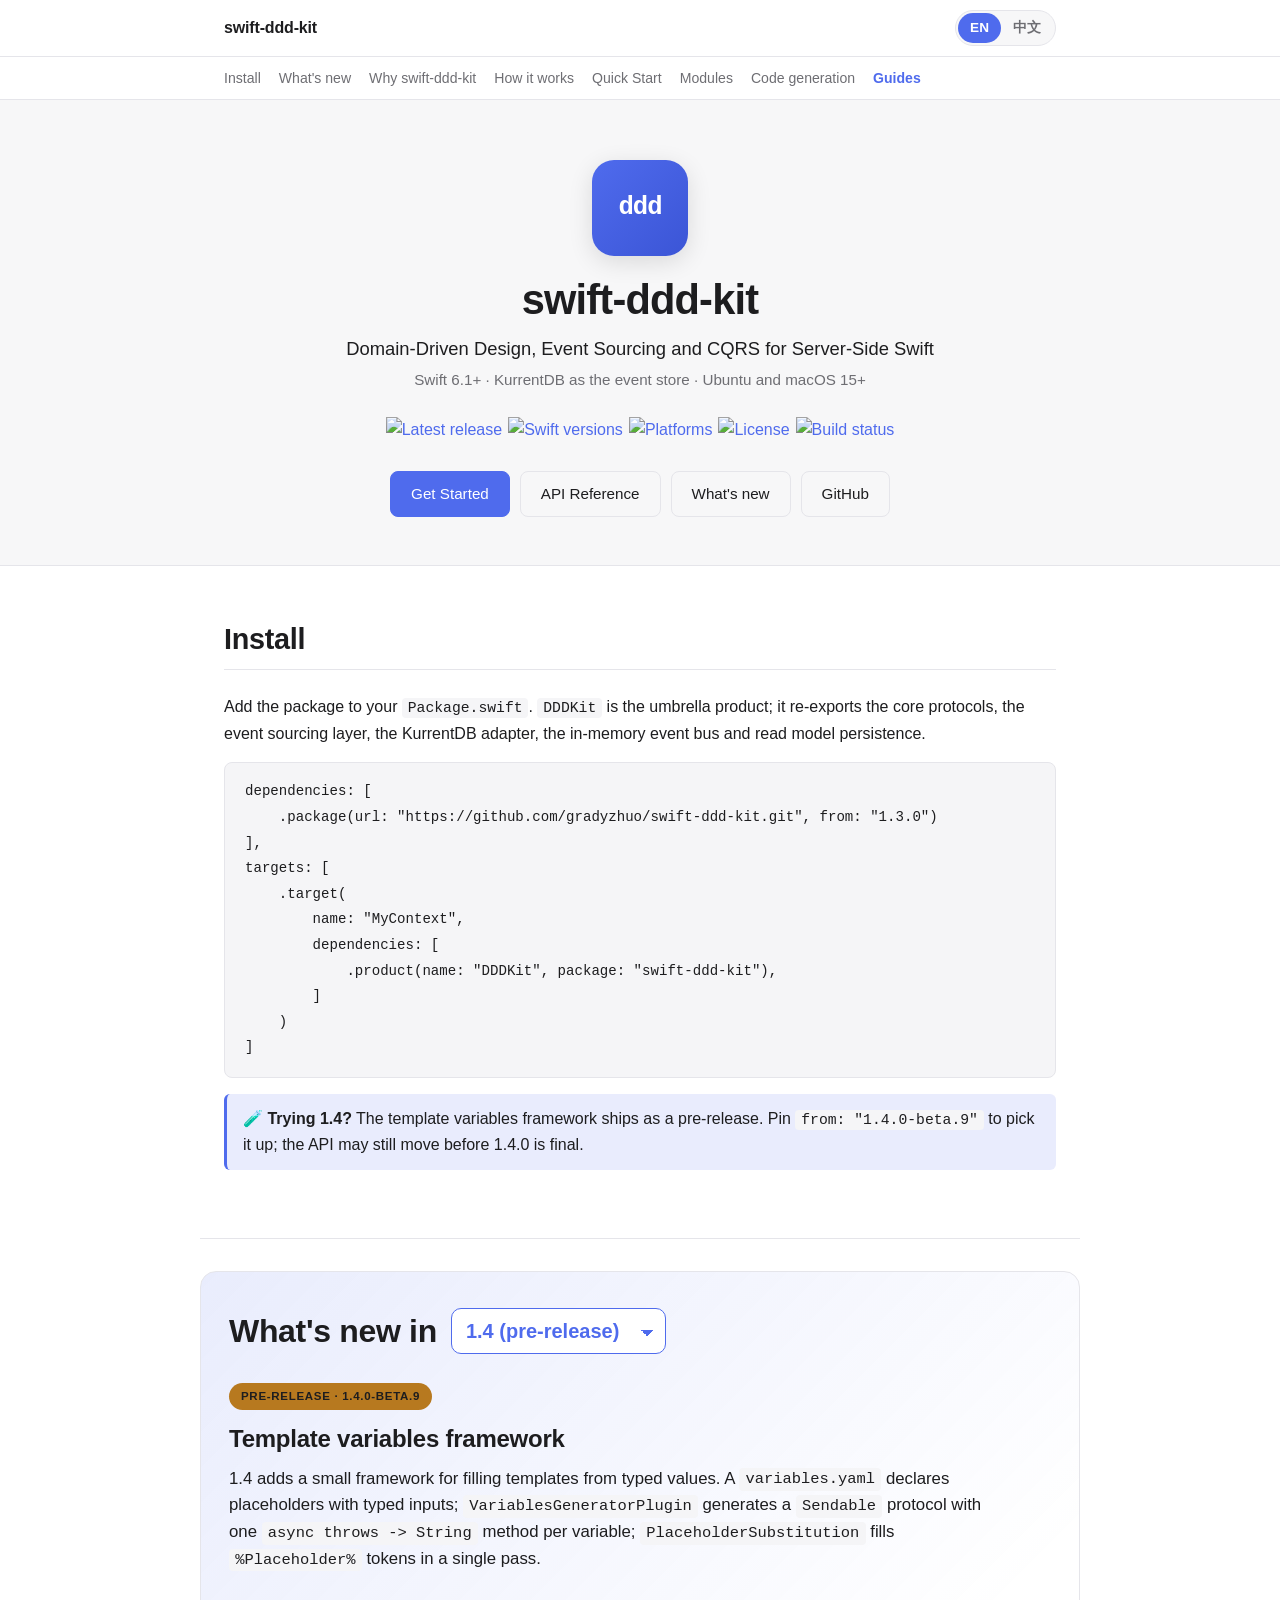
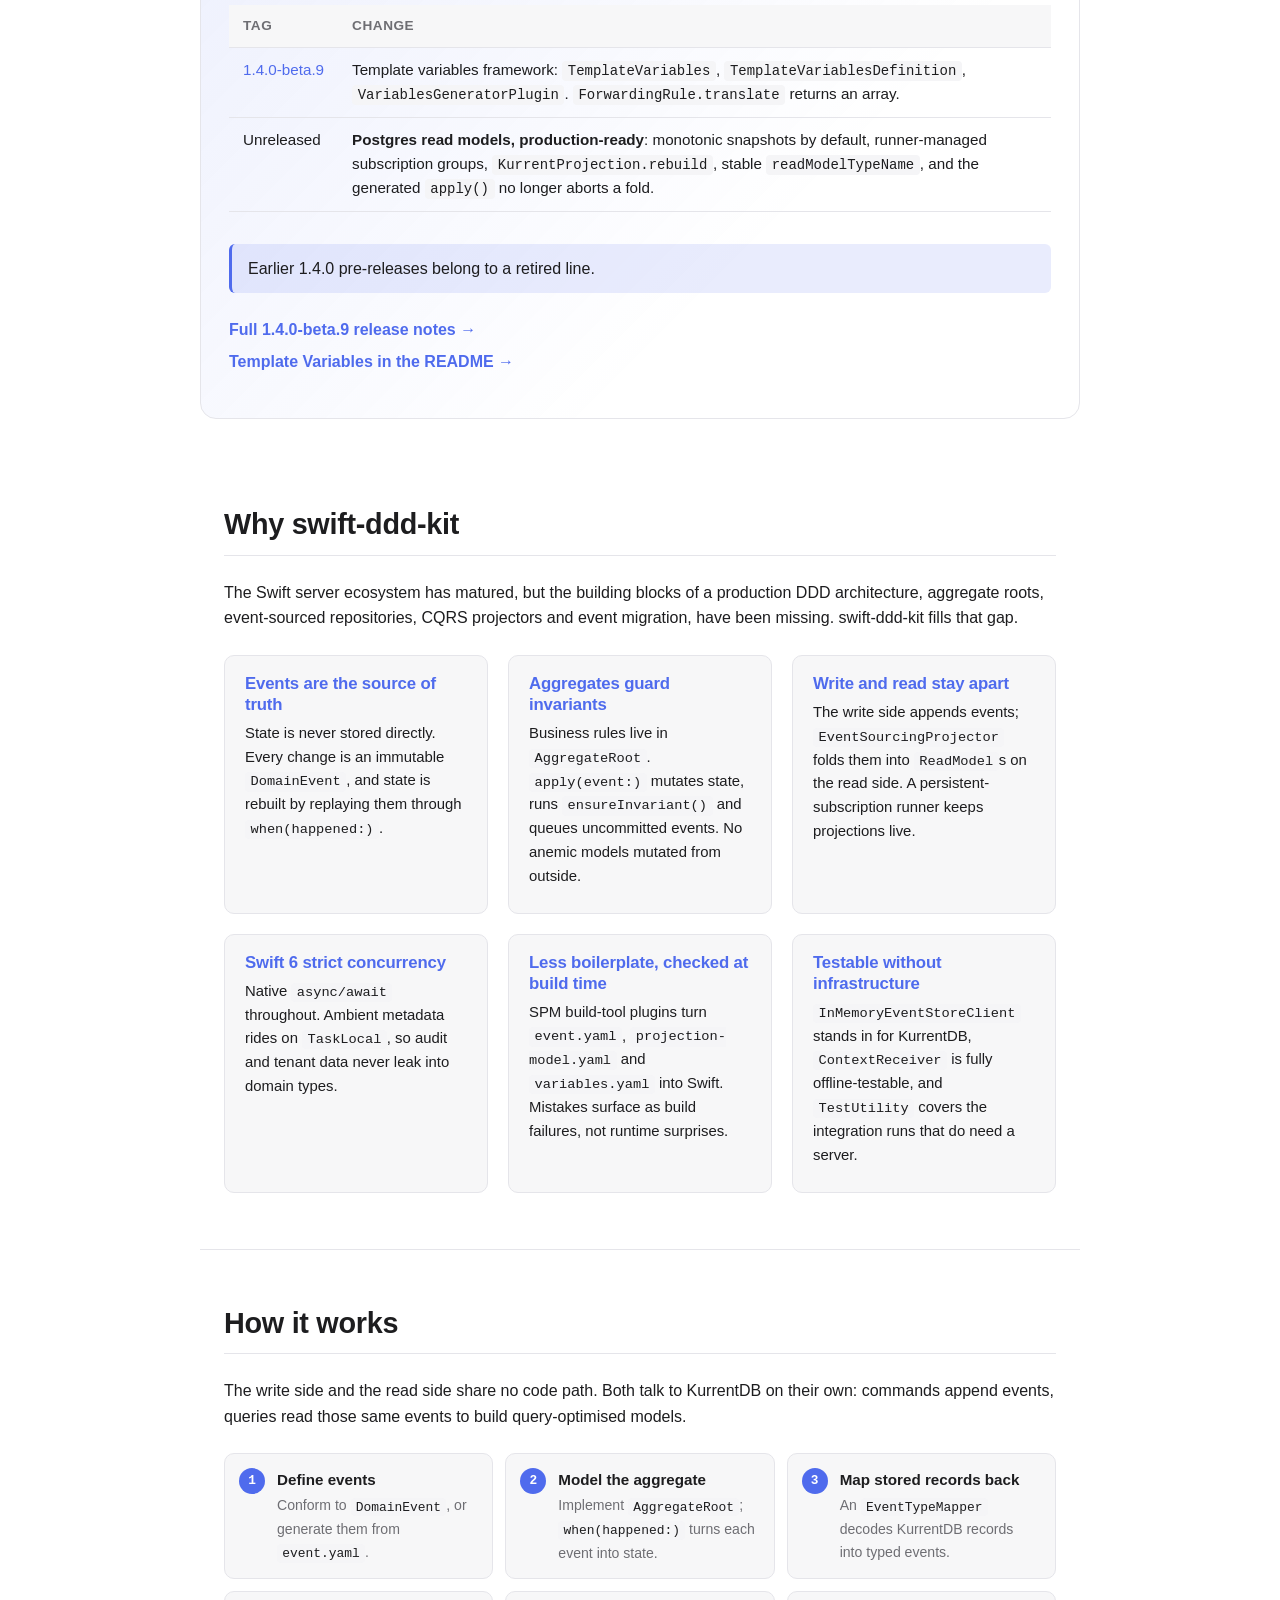
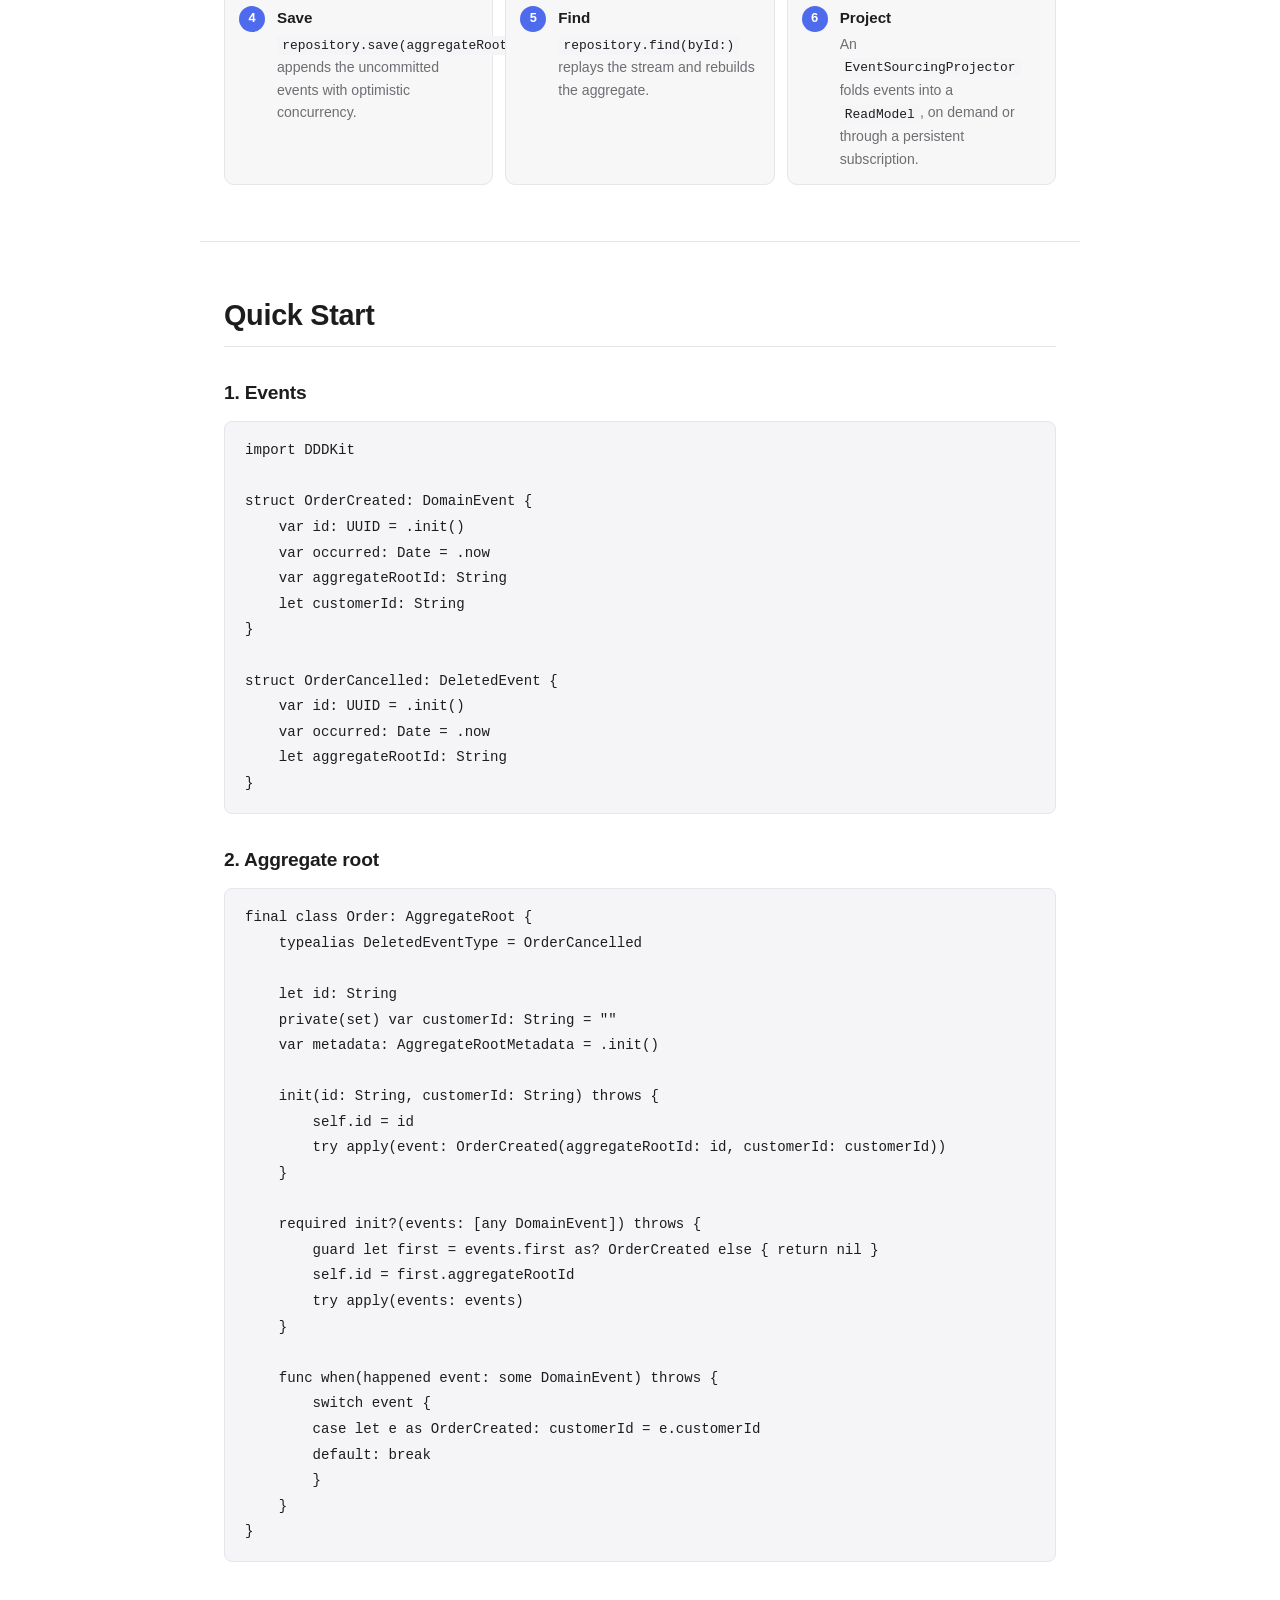
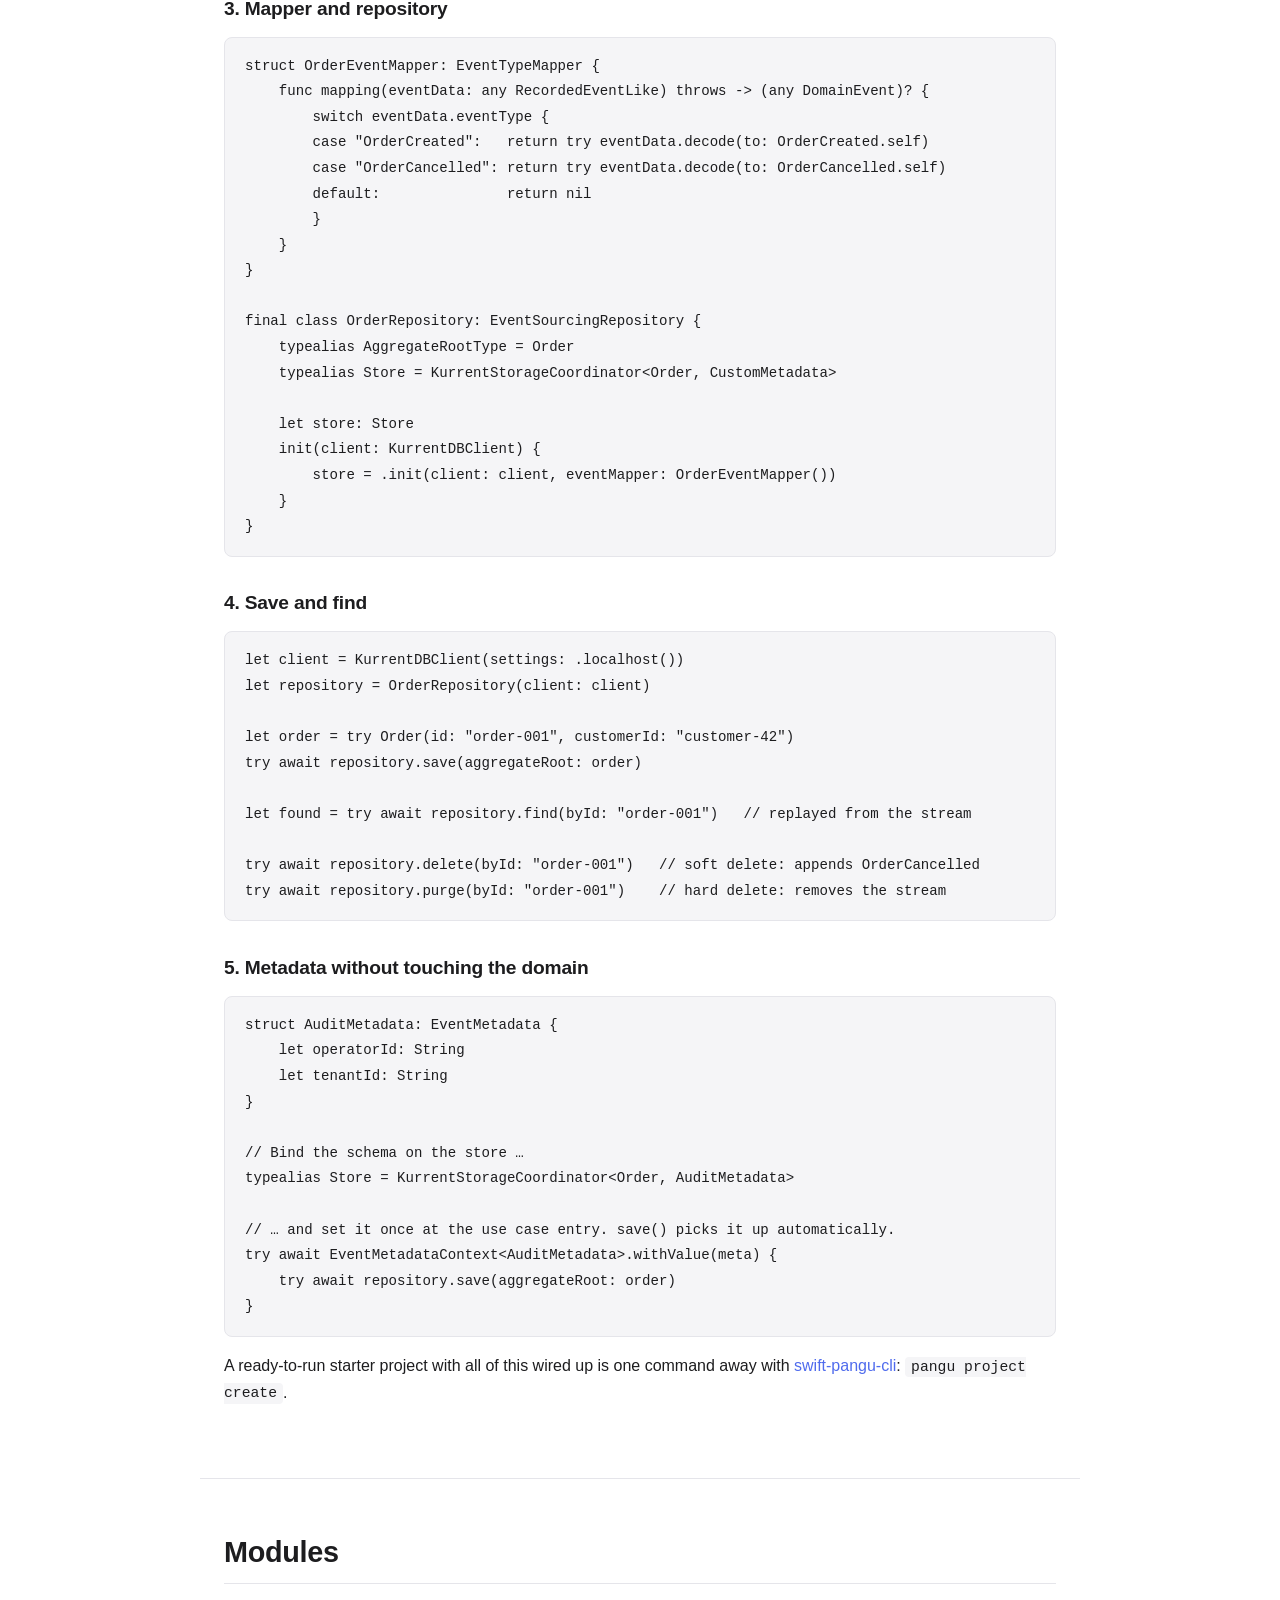
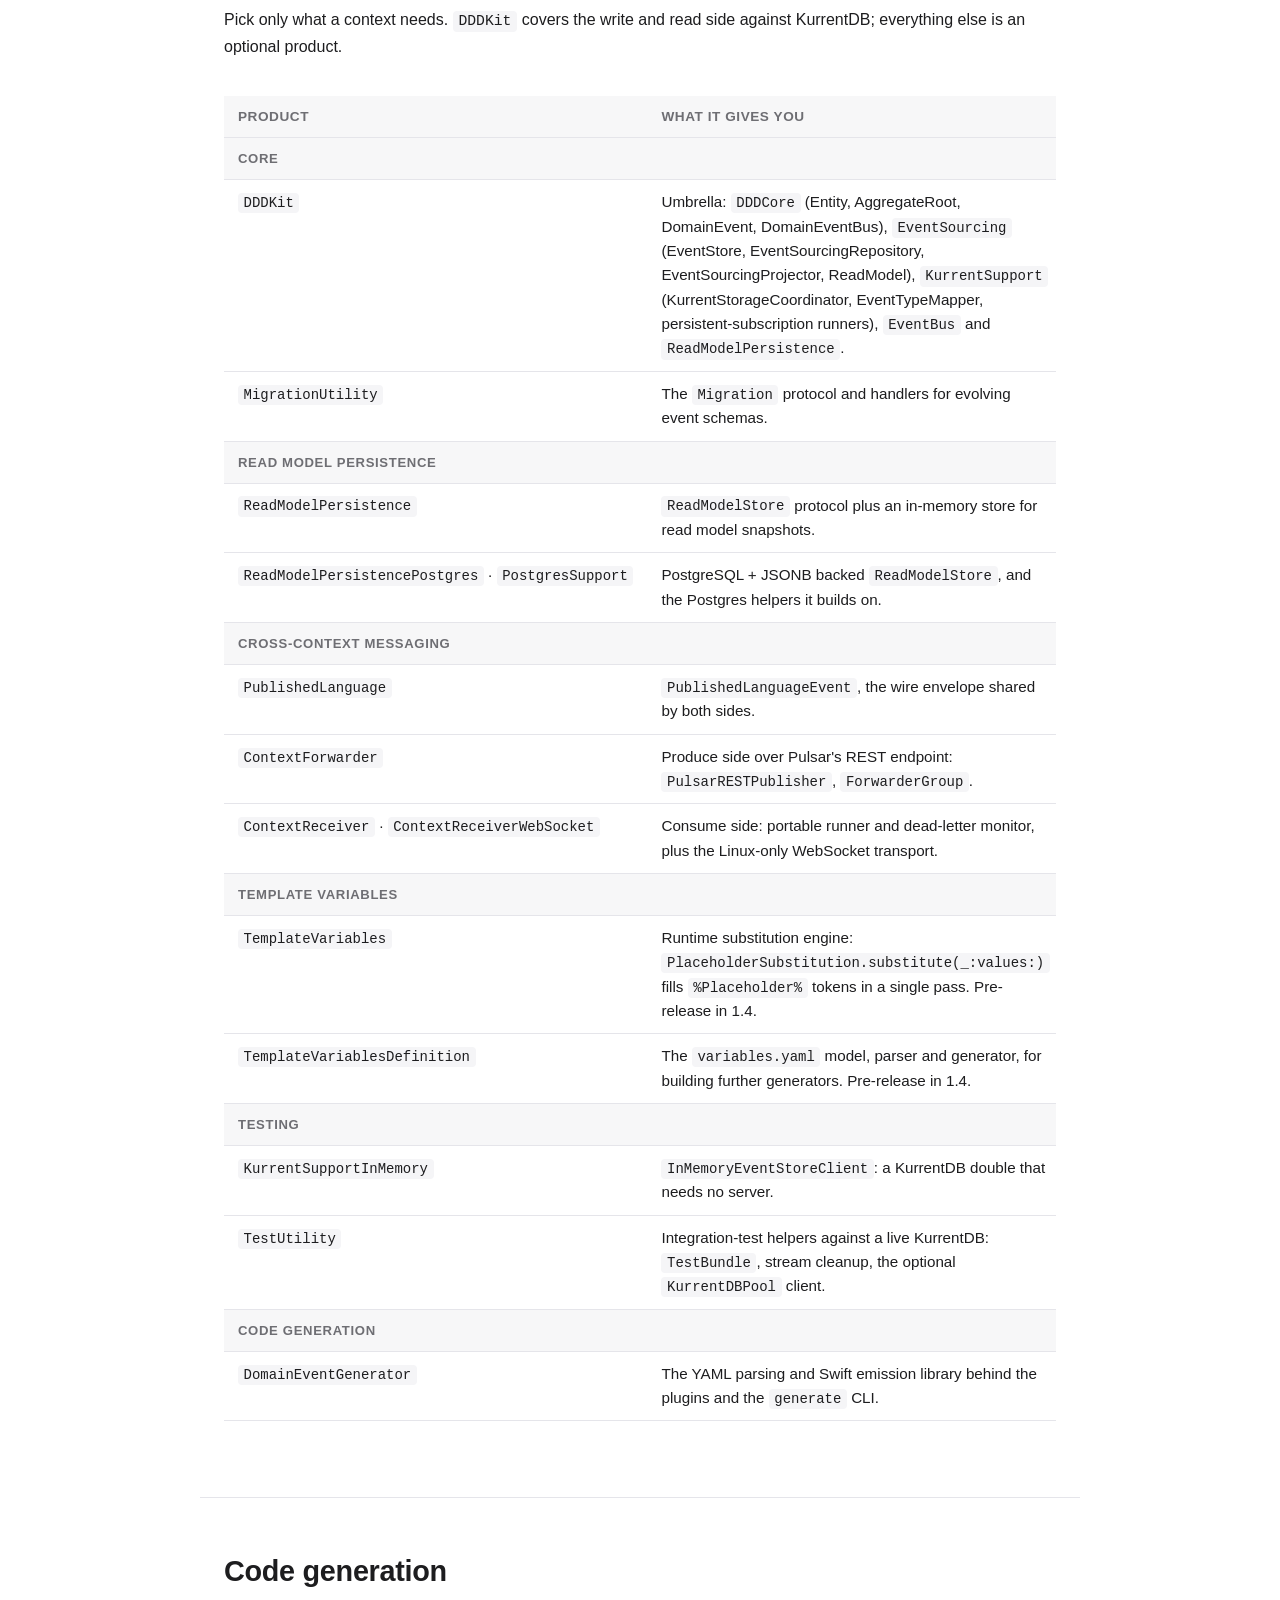
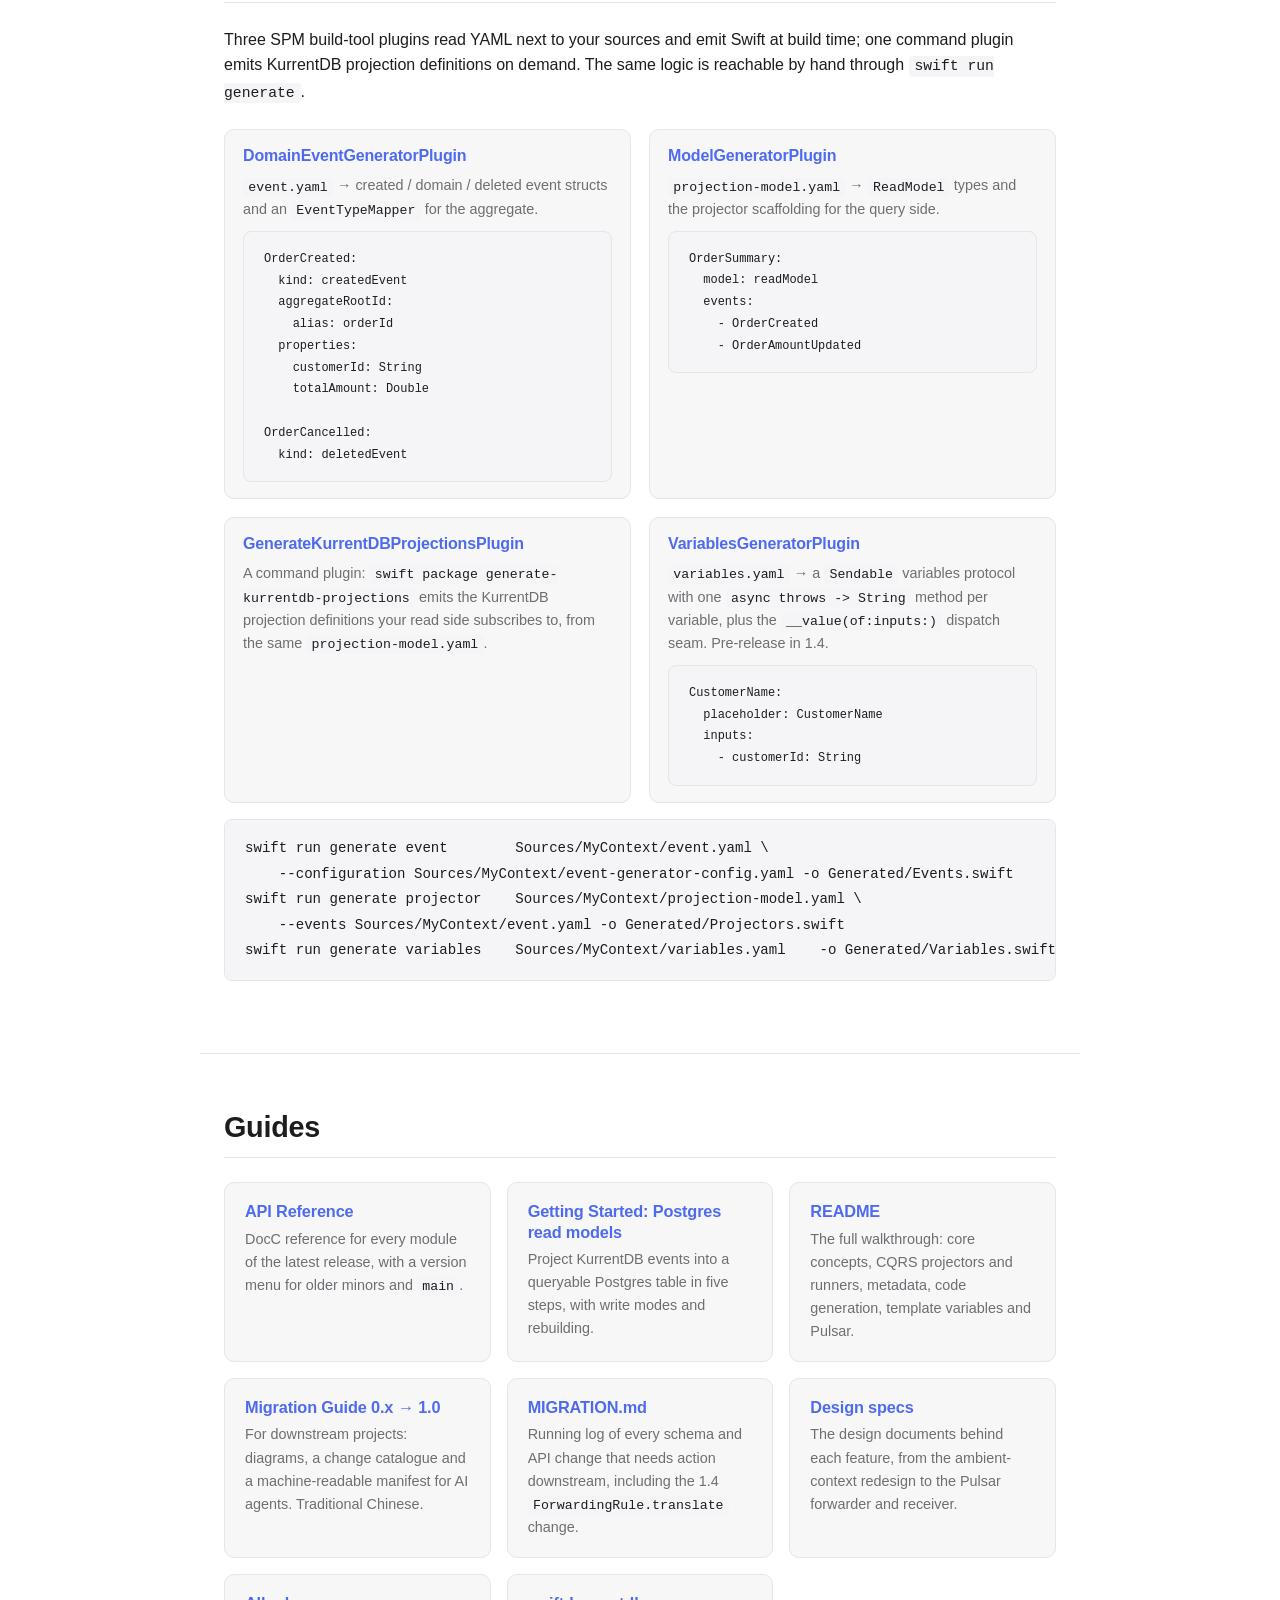
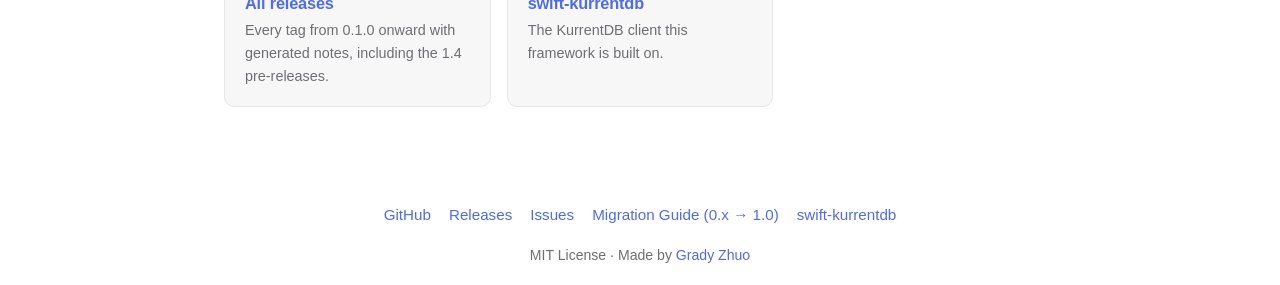
==== docs/index.html @ 11a8700d "build: raise the minimum Swift version to 6.1 The test suite already uses Swift 6.1 syntax, and the " ====
<!DOCTYPE html>
<html lang="en" data-lang="en">
<head>
  <meta charset="UTF-8">
  <meta name="viewport" content="width=device-width, initial-scale=1.0, viewport-fit=cover">
  <title>swift-ddd-kit — DDD, Event Sourcing and CQRS for Server-Side Swift</title>
  <meta name="description" content="swift-ddd-kit brings Domain-Driven Design, Event Sourcing and CQRS to Server-Side Swift: aggregate roots, event-sourced repositories, projectors, YAML code generation and KurrentDB as the event store. Swift 6.1+, Ubuntu and macOS 15+.">
  <meta property="og:title" content="swift-ddd-kit">
  <meta property="og:description" content="Domain-Driven Design, Event Sourcing and CQRS for Server-Side Swift, backed by KurrentDB.">
  <meta property="og:url" content="https://gradyzhuo.github.io/swift-ddd-kit/">
  <meta property="og:type" content="website">
  <link rel="stylesheet" href="style.css">
</head>
<body>

<nav class="topbar" aria-label="Site">
  <div class="container topbar-inner">
    <a class="topbar-brand" href="#top">swift-ddd-kit</a>
    <div class="lang-switch" role="group" aria-label="Language · 語言">
      <button type="button" data-lang-switch="en" aria-pressed="true">EN</button>
      <button type="button" data-lang-switch="zh" aria-pressed="false">中文</button>
    </div>
  </div>
</nav>

<nav class="toc" aria-label="On this page · 本頁目錄">
  <p class="toc-title"><span lang="en">On this page</span><span lang="zh-Hant">本頁目錄</span></p>
  <ol>
    <li><a href="#install"><span lang="en">Install</span><span lang="zh-Hant">安裝</span></a></li>
    <li><a href="#whats-new"><span lang="en">What's new</span><span lang="zh-Hant">版本更新</span></a></li>
    <li><a href="#why"><span lang="en">Why swift-ddd-kit</span><span lang="zh-Hant">為什麼選擇</span></a></li>
    <li><a href="#flow"><span lang="en">How it works</span><span lang="zh-Hant">運作方式</span></a></li>
    <li><a href="#quick-start"><span lang="en">Quick Start</span><span lang="zh-Hant">快速上手</span></a></li>
    <li><a href="#modules"><span lang="en">Modules</span><span lang="zh-Hant">模組</span></a></li>
    <li><a href="#codegen"><span lang="en">Code generation</span><span lang="zh-Hant">程式碼生成</span></a></li>
    <li><a href="#docs"><span lang="en">Guides</span><span lang="zh-Hant">文件</span></a></li>
  </ol>
</nav>

<header class="hero" id="top">
  <div class="container">
    <div class="hero-mark" aria-hidden="true">ddd</div>
    <h1>swift-ddd-kit</h1>
    <p class="tagline" lang="en">Domain-Driven Design, Event Sourcing and CQRS for Server-Side Swift</p>
    <p class="tagline" lang="zh-Hant">為 Server-Side Swift 打造的 Domain-Driven Design、Event Sourcing 與 CQRS 框架</p>
    <p class="subtagline" lang="en">Swift 6.1+ · KurrentDB as the event store · Ubuntu and macOS 15+</p>
    <p class="subtagline" lang="zh-Hant">Swift 6.1+ · 以 KurrentDB 作為事件儲存 · Ubuntu 與 macOS 15+</p>

    <div class="badges">
      <a href="https://github.com/gradyzhuo/swift-ddd-kit/releases"><img src="https://img.shields.io/github/v/release/gradyzhuo/swift-ddd-kit?include_prereleases&label=release" alt="Latest release"></a>
      <a href="https://swiftpackageindex.com/gradyzhuo/swift-ddd-kit"><img src="https://img.shields.io/endpoint?url=https%3A%2F%2Fswiftpackageindex.com%2Fapi%2Fpackages%2Fgradyzhuo%2Fswift-ddd-kit%2Fbadge%3Ftype%3Dswift-versions" alt="Swift versions"></a>
      <a href="https://swiftpackageindex.com/gradyzhuo/swift-ddd-kit"><img src="https://img.shields.io/endpoint?url=https%3A%2F%2Fswiftpackageindex.com%2Fapi%2Fpackages%2Fgradyzhuo%2Fswift-ddd-kit%2Fbadge%3Ftype%3Dplatforms" alt="Platforms"></a>
      <a href="https://github.com/gradyzhuo/swift-ddd-kit/blob/main/LICENSE"><img src="https://img.shields.io/badge/license-MIT-blue.svg" alt="License"></a>
      <a href="https://github.com/gradyzhuo/swift-ddd-kit/actions/workflows/swift-build-testing.yml"><img src="https://github.com/gradyzhuo/swift-ddd-kit/actions/workflows/swift-build-testing.yml/badge.svg" alt="Build status"></a>
    </div>

    <div class="cta">
      <a class="btn primary" href="#quick-start"><span lang="en">Get Started</span><span lang="zh-Hant">開始使用</span></a>
      <a class="btn" href="./documentation/"><span lang="en">API Reference</span><span lang="zh-Hant">API 文件</span></a>
      <a class="btn" href="#whats-new"><span lang="en">What's new</span><span lang="zh-Hant">版本更新</span></a>
      <a class="btn" href="https://github.com/gradyzhuo/swift-ddd-kit" target="_blank" rel="noopener">GitHub</a>
    </div>
  </div>
</header>

<!-- ===================================================================== -->
<section id="install" class="container">
  <h2><span lang="en">Install</span><span lang="zh-Hant">安裝</span></h2>
  <p lang="en">Add the package to your <code>Package.swift</code>. <code>DDDKit</code> is the umbrella product; it re-exports the core protocols, the event sourcing layer, the KurrentDB adapter, the in-memory event bus and read model persistence.</p>
  <p lang="zh-Hant">在 <code>Package.swift</code> 加入套件。<code>DDDKit</code> 是 umbrella product，會一併重新導出核心協定、event sourcing 層、KurrentDB 轉接層、記憶體內 event bus 與 read model 持久化。</p>
  <pre><code class="lang-swift">dependencies: [
    .package(url: "https://github.com/gradyzhuo/swift-ddd-kit.git", from: "1.3.0")
],
targets: [
    .target(
        name: "MyContext",
        dependencies: [
            .product(name: "DDDKit", package: "swift-ddd-kit"),
        ]
    )
]</code></pre>
  <p class="note" lang="en">🧪 <strong>Trying 1.4?</strong> The template variables framework ships as a pre-release. Pin <code>from: "1.4.0-beta.9"</code> to pick it up; the API may still move before 1.4.0 is final.</p>
  <p class="note" lang="zh-Hant">🧪 <strong>想試 1.4？</strong> Template variables 框架目前以 pre-release 發佈。將版本設為 <code>from: "1.4.0-beta.9"</code> 即可取得；在 1.4.0 正式版之前 API 仍可能調整。</p>
</section>

<!-- ===================================================================== -->
<section id="whats-new" class="container whats-new">
  <div class="release-header">
    <h2>
      <span lang="en">What's new in</span><span lang="zh-Hant">版本更新</span>
    </h2>
    <div class="release-picker">
      <label class="visually-hidden" for="release-select"><span lang="en">Choose a release</span><span lang="zh-Hant">選擇版本</span></label>
      <select id="release-select">
        <option value="v1.4" data-en="1.4 (pre-release)" data-zh="1.4（預覽版）">1.4 (pre-release)</option>
        <option value="v1.3" data-en="1.3 (latest stable)" data-zh="1.3（最新穩定版）">1.3 (latest stable)</option>
        <option value="v1.2" data-en="1.2" data-zh="1.2">1.2</option>
        <option value="v1.1" data-en="1.1" data-zh="1.1">1.1</option>
        <option value="v1.0" data-en="1.0" data-zh="1.0">1.0</option>
      </select>
    </div>
  </div>

  <!-- ------------------------------------------------------------------ 1.4 -->
  <article class="release" id="v1.4">
    <div class="whats-new-tag beta"><span lang="en">Pre-release · 1.4.0-beta.9</span><span lang="zh-Hant">預覽版 · 1.4.0-beta.9</span></div>
    <h3 class="release-title"><span lang="en">Template variables framework</span><span lang="zh-Hant">Template variables 框架</span></h3>
    <p class="lead" lang="en">
      1.4 adds a small framework for filling templates from typed values. A <code>variables.yaml</code>
      declares placeholders with typed inputs; <code>VariablesGeneratorPlugin</code> generates a
      <code>Sendable</code> protocol with one <code>async throws -&gt; String</code> method per variable;
      <code>PlaceholderSubstitution</code> fills <code>%Placeholder%</code> tokens in a single pass.
    </p>
    <p class="lead" lang="zh-Hant">
      1.4 新增一個以型別化數值填入模板的小框架。<code>variables.yaml</code> 宣告帶有型別化 input 的 placeholder；
      <code>VariablesGeneratorPlugin</code> 為每個變數生成一個 <code>async throws -&gt; String</code> 方法，
      組成一個 <code>Sendable</code> protocol；<code>PlaceholderSubstitution</code> 以單一遍歷填入 <code>%Placeholder%</code>。
    </p>

    <div class="table-scroll">
      <table class="compat">
        <thead>
          <tr>
            <th><span lang="en">Tag</span><span lang="zh-Hant">Tag</span></th>
            <th><span lang="en">Change</span><span lang="zh-Hant">變更</span></th>
          </tr>
        </thead>
        <tbody>
          <tr><td><a href="https://github.com/gradyzhuo/swift-ddd-kit/releases/tag/1.4.0-beta.9">1.4.0-beta.9</a></td><td><span lang="en">Template variables framework: <code>TemplateVariables</code>, <code>TemplateVariablesDefinition</code>, <code>VariablesGeneratorPlugin</code>. <code>ForwardingRule.translate</code> returns an array.</span><span lang="zh-Hant">Template variables 框架：<code>TemplateVariables</code>、<code>TemplateVariablesDefinition</code>、<code>VariablesGeneratorPlugin</code>。<code>ForwardingRule.translate</code> 改為回傳陣列。</span></td></tr>
          <tr><td><span lang="en">Unreleased</span><span lang="zh-Hant">未發行</span></td><td><span lang="en"><strong>Postgres read models, production-ready</strong>: monotonic snapshots by default, runner-managed subscription groups, <code>KurrentProjection.rebuild</code>, stable <code>readModelTypeName</code>, and the generated <code>apply()</code> no longer aborts a fold.</span><span lang="zh-Hant"><strong>Postgres read model 上線強化</strong>：預設 monotonic snapshot、runner 自行管理 subscription group、<code>KurrentProjection.rebuild</code>、穩定的 <code>readModelTypeName</code>，且生成的 <code>apply()</code> 不再中斷整個 fold。</span></td></tr>
        </tbody>
      </table>
    </div>
    <p class="note" lang="en">Earlier 1.4.0 pre-releases belong to a retired line.</p>
    <p class="note" lang="zh-Hant">較早的 1.4.0 預覽版屬於已停用的版本線。</p>

    <p class="release-link"><a href="https://github.com/gradyzhuo/swift-ddd-kit/releases/tag/1.4.0-beta.9" target="_blank" rel="noopener"><span lang="en">Full 1.4.0-beta.9 release notes →</span><span lang="zh-Hant">1.4.0-beta.9 完整 release notes →</span></a></p>
    <p class="release-link"><a href="https://github.com/gradyzhuo/swift-ddd-kit/blob/main/README.md#template-variables" target="_blank" rel="noopener"><span lang="en">Template Variables in the README →</span><span lang="zh-Hant">README 的 Template Variables 章節 →</span></a></p>
  </article>

  <!-- ------------------------------------------------------------------ 1.3 -->
  <article class="release" id="v1.3">
    <div class="whats-new-tag"><span lang="en">Latest stable · 1.3.0</span><span lang="zh-Hant">最新穩定版 · 1.3.0</span></div>
    <h3 class="release-title"><span lang="en">Cross-context events over Apache Pulsar</span><span lang="zh-Hant">跨 Bounded Context 的事件：Apache Pulsar</span></h3>
    <p class="lead" lang="en">
      Domain events stay inside their context. What crosses the boundary is a Published Language
      event, and 1.3 adds both halves of that trip over Apache Pulsar, with neither side depending
      on a Pulsar client library.
    </p>
    <p class="lead" lang="zh-Hant">
      Domain event 留在自己的 context 裡；跨越邊界的是 Published Language 事件。1.3 補上這段旅程在 Apache Pulsar 上的兩端，
      而且兩端都不依賴 Pulsar 的 client library。
    </p>

    <div class="highlights">
      <div class="highlight">
        <h3>PublishedLanguage</h3>
        <p lang="en">The zero-dependency wire envelope, <code>PublishedLanguageEvent</code>, shared by producers and consumers.</p>
        <p lang="zh-Hant">零依賴的 wire envelope <code>PublishedLanguageEvent</code>，由發送端與接收端共用。</p>
      </div>
      <div class="highlight">
        <h3>ContextForwarder</h3>
        <p lang="en">Produce side. Subscribes to the context's own KurrentDB, translates events through <code>ForwardingRule</code>s and posts them to Pulsar's REST produce endpoint. Bearer-token auth and a self-healing <code>ForwarderGroup</code>.</p>
        <p lang="zh-Hant">發送端。訂閱自身 context 的 KurrentDB，透過 <code>ForwardingRule</code> 轉譯後 POST 到 Pulsar 的 REST produce 端點。支援 Bearer token 驗證與會自我修復的 <code>ForwarderGroup</code>。</p>
      </div>
      <div class="highlight">
        <h3>ContextReceiver</h3>
        <p lang="en">Consume side, portable. Drives a <code>PulsarMessageSource</code> into your handler with permit-based flow control, settlement rules and a <code>DeadLetterMonitor</code>. Fully testable offline.</p>
        <p lang="zh-Hant">接收端，可攜。透過 permit 流量控制把 <code>PulsarMessageSource</code> 的訊息送進你的 handler，內含結算規則與 <code>DeadLetterMonitor</code>。可完全離線測試。</p>
      </div>
      <div class="highlight">
        <h3>ContextReceiverWebSocket</h3>
        <p lang="en">The concrete transport over Pulsar's WebSocket consumer protocol. Linux-only for now: the upstream WebSocket dependency does not build on the macOS 26 SDK.</p>
        <p lang="zh-Hant">走 Pulsar WebSocket consumer 協定的實際 transport。目前僅支援 Linux：上游的 WebSocket 依賴在 macOS 26 SDK 上無法編譯。</p>
      </div>
    </div>

    <p class="note warn" lang="en"><strong>Things only a live broker teaches.</strong> REST produce takes a raw JSON string while the WebSocket consumer returns it base64-encoded. Delivery is at-least-once, so derive downstream ids from the upstream <code>eventId</code> to stay idempotent. Set <code>maxRedeliverCount</code> and <code>deadLetterTopic</code>, or a message you gave up on will redeliver forever.</p>
    <p class="note warn" lang="zh-Hant"><strong>只有真實 broker 才會教你的事。</strong> REST produce 收原始 JSON 字串，WebSocket consumer 卻回傳 base64 編碼。投遞是 at-least-once，請從上游 <code>eventId</code> 推導下游 id 以保持冪等。務必設定 <code>maxRedeliverCount</code> 與 <code>deadLetterTopic</code>，否則放棄的訊息會無限重送。</p>

    <p class="release-link"><a href="https://github.com/gradyzhuo/swift-ddd-kit/releases/tag/1.3.0" target="_blank" rel="noopener"><span lang="en">Full 1.3.0 release notes →</span><span lang="zh-Hant">1.3.0 完整 release notes →</span></a></p>
  </article>

  <!-- ------------------------------------------------------------------ 1.2 -->
  <article class="release" id="v1.2">
    <div class="whats-new-tag"><span lang="en">1.2.0</span><span lang="zh-Hant">1.2.0</span></div>
    <h3 class="release-title"><span lang="en">Test without a server: an in-memory KurrentDB double</span><span lang="zh-Hant">不用伺服器也能測：記憶體內的 KurrentDB 替身</span></h3>
    <p class="lead" lang="en">
      swift-kurrentdb's <code>RecordedEvent</code> and <code>Streams</code> cannot be constructed
      from outside that package, so a fake could never conform to the client protocol. 1.2 adds a
      narrow <code>EventStoreClient</code> seam covering exactly what the coordinator and the
      projection runners call, and ships two conformances: the live one, and one that needs no
      server at all.
    </p>
    <p class="lead" lang="zh-Hant">
      swift-kurrentdb 的 <code>RecordedEvent</code> 與 <code>Streams</code> 無法在套件外建構，因此假物件永遠無法 conform 原本的 client 協定。
      1.2 新增一個窄的 <code>EventStoreClient</code> seam，只涵蓋 coordinator 與 projection runner 實際呼叫的操作，並提供兩個實作：一個接真實伺服器，一個完全不需要伺服器。
    </p>

    <div class="highlights">
      <div class="highlight">
        <h3>InMemoryEventStoreClient</h3>
        <p lang="en">In the new <code>KurrentSupportInMemory</code> product. Real optimistic-concurrency semantics, <code>$ce-</code> category routing, replay-on-subscribe for "seed then subscribe" tests, and an opt-in <code>deliveryDelay</code> to test eventual consistency on purpose.</p>
        <p lang="zh-Hant">位於新的 <code>KurrentSupportInMemory</code> product。真實的 optimistic concurrency 語意、<code>$ce-</code> category 路由、訂閱時重播（方便「先塞資料再訂閱」的測試），以及可選的 <code>deliveryDelay</code> 用來刻意測試最終一致性。</p>
      </div>
      <div class="highlight">
        <h3>LiveEventStoreClient</h3>
        <p lang="en">The production conformance wrapping a real <code>KurrentDBClient</code>. The <code>client: KurrentDBClient</code> convenience initializers stay, so existing call sites do not change.</p>
        <p lang="zh-Hant">包著真實 <code>KurrentDBClient</code> 的生產環境實作。<code>client: KurrentDBClient</code> 便利初始化器保留，既有呼叫端不需修改。</p>
      </div>
      <div class="highlight">
        <h3>KurrentDBPool <span class="dim">(TestUtility)</span></h3>
        <p lang="en"><code>KurrentDBClient.withPooledIntegrationTestClient</code> borrows a client from a pool when <code>KURRENTDB_POOL_URLS</code> is set and falls back to the fixed cluster otherwise. Opt-in only.</p>
        <p lang="zh-Hant"><code>KurrentDBClient.withPooledIntegrationTestClient</code> 在設定 <code>KURRENTDB_POOL_URLS</code> 時從連線池借用 client，否則退回固定叢集。純選用。</p>
      </div>
    </div>

    <h4 class="subsection-title"><span lang="en">Breaking: mappers receive <code>any RecordedEventLike</code></span><span lang="zh-Hant">破壞性變更：mapper 改收 <code>any RecordedEventLike</code></span></h4>
    <div class="compare">
      <div class="compare-col compare-old">
        <h5><span lang="en">1.1</span><span lang="zh-Hant">1.1</span></h5>
        <pre><code class="lang-swift">func mapping(eventData: RecordedEvent) throws
    -> (any DomainEvent)? {
    switch eventData.eventType { ... }
}

let stream = record.streamIdentifier.name</code></pre>
      </div>
      <div class="compare-col compare-new">
        <h5><span lang="en">1.2</span><span lang="zh-Hant">1.2</span></h5>
        <pre><code class="lang-swift">func mapping(eventData: any RecordedEventLike) throws
    -> (any DomainEvent)? {
    switch eventData.eventType { ... }   // unchanged body
}

let stream = record.streamName</code></pre>
      </div>
    </div>
    <p lang="en">The same applies to <code>KurrentProjection</code>'s <code>register(extractInput:)</code> closures. Code that only switches on <code>eventType</code> and calls <code>decode(to:)</code> is source-compatible after updating the parameter type. The <code>dddkit</code> scaffolding CLI moved out to <a href="https://github.com/gradyzhuo/swift-pangu-cli">swift-pangu-cli</a> in this release.</p>
    <p lang="zh-Hant"><code>KurrentProjection</code> 的 <code>register(extractInput:)</code> closure 也一樣。只 switch <code>eventType</code>、呼叫 <code>decode(to:)</code> 的程式碼，改參數型別後即可相容。此版也把 <code>dddkit</code> 腳手架 CLI 拆到 <a href="https://github.com/gradyzhuo/swift-pangu-cli">swift-pangu-cli</a>。</p>

    <p class="release-link"><a href="https://github.com/gradyzhuo/swift-ddd-kit/releases/tag/1.2.0" target="_blank" rel="noopener"><span lang="en">Full 1.2.0 release notes →</span><span lang="zh-Hant">1.2.0 完整 release notes →</span></a></p>
  </article>

  <!-- ------------------------------------------------------------------ 1.1 -->
  <article class="release" id="v1.1">
    <div class="whats-new-tag"><span lang="en">1.1.0 · 1.1.1</span><span lang="zh-Hant">1.1.0 · 1.1.1</span></div>
    <h3 class="release-title"><span lang="en">A scaffolding CLI, and a safer first save</span><span lang="zh-Hant">專案腳手架 CLI，與更安全的首次寫入</span></h3>
    <p class="lead" lang="en">
      1.1.0 added the <code>dddkit</code> command-line tool for scaffolding a runnable starter
      project (aggregate, use cases, KurrentDB wiring) plus a release pipeline that publishes it
      as a GitHub Release, a signed apt repository and a Homebrew tap. 1.1.1 fixed a correctness
      hole in the write path.
    </p>
    <p class="lead" lang="zh-Hant">
      1.1.0 新增 <code>dddkit</code> 命令列工具，可產生可直接執行的起始專案（aggregate、use case、KurrentDB 接線），
      並附上把它發佈為 GitHub Release、簽章 apt repository 與 Homebrew tap 的 release pipeline。1.1.1 修補了寫入路徑上的一個正確性漏洞。
    </p>

    <div class="highlights">
      <div class="highlight">
        <h3><span lang="en">First save expects <code>.noStream</code></span><span lang="zh-Hant">首次寫入預期 <code>.noStream</code></span> <span class="since">1.1.1</span></h3>
        <p lang="en">A never-persisted aggregate has no version. <code>KurrentStorageCoordinator.append</code> used to send <code>expectedRevision: .any</code> in that case, which skips the concurrency check entirely. It now sends <code>.noStream</code>, so a duplicate or concurrent create collides with the existing stream instead of silently succeeding.</p>
        <p lang="zh-Hant">從未持久化的 aggregate 沒有版本號。過去 <code>KurrentStorageCoordinator.append</code> 在這種情況送出 <code>expectedRevision: .any</code>，等於完全跳過並行檢查。現在改送 <code>.noStream</code>，重複或並行的建立會撞到既有 stream，而不是靜默成功。</p>
      </div>
      <div class="highlight">
        <h3><span lang="en">Where the CLI lives now</span><span lang="zh-Hant">CLI 現在的位置</span></h3>
        <p lang="en">Since 1.2 the scaffolding tool is maintained separately as <a href="https://github.com/gradyzhuo/swift-pangu-cli">swift-pangu-cli</a> (<code>pangu project create</code>), with no dependency on this package's library targets.</p>
        <p lang="zh-Hant">自 1.2 起，腳手架工具獨立維護為 <a href="https://github.com/gradyzhuo/swift-pangu-cli">swift-pangu-cli</a>（<code>pangu project create</code>），不再依賴本套件的 library target。</p>
      </div>
    </div>

    <p class="release-link"><a href="https://github.com/gradyzhuo/swift-ddd-kit/releases/tag/1.1.1" target="_blank" rel="noopener"><span lang="en">Full 1.1.1 release notes →</span><span lang="zh-Hant">1.1.1 完整 release notes →</span></a></p>
    <p class="release-link"><a href="https://github.com/gradyzhuo/swift-ddd-kit/releases/tag/1.1.0" target="_blank" rel="noopener"><span lang="en">Full 1.1.0 release notes →</span><span lang="zh-Hant">1.1.0 完整 release notes →</span></a></p>
  </article>

  <!-- ------------------------------------------------------------------ 1.0 -->
  <article class="release" id="v1.0">
    <div class="whats-new-tag breaking"><span lang="en">Breaking · 1.0.0 · 1.0.1</span><span lang="zh-Hant">破壞性變更 · 1.0.0 · 1.0.1</span></div>
    <h3 class="release-title"><span lang="en">Ambient context and pluggable metadata</span><span lang="zh-Hant">Ambient context 與可替換的 metadata</span></h3>
    <p class="lead" lang="en">
      0.x carried audit metadata to the store as an <code>external: [String: String]?</code>
      dictionary threaded through every <code>save</code>. 1.0 replaces that with a typed ambient
      context: define your own <code>EventMetadata</code> schema, set it once at the use case entry,
      and structured concurrency carries it to <code>EventStore.append</code>. Aggregates, events
      and use cases never see it.
    </p>
    <p class="lead" lang="zh-Hant">
      0.x 用 <code>external: [String: String]?</code> 字典把稽核 metadata 一路傳進每個 <code>save</code>。
      1.0 改成型別化的 ambient context：自行定義 <code>EventMetadata</code> schema，在 use case 入口設定一次，
      由 structured concurrency 帶到 <code>EventStore.append</code>。Aggregate、event 與 use case 完全不需要碰它。
    </p>

    <div class="compare">
      <div class="compare-col compare-old">
        <h5><span lang="en">0.x</span><span lang="zh-Hant">0.x</span></h5>
        <pre><code class="lang-swift">try await repository.save(
    aggregateRoot: order,
    external: ["operatorId": input.operatorId]
)</code></pre>
      </div>
      <div class="compare-col compare-new">
        <h5><span lang="en">1.0</span><span lang="zh-Hant">1.0</span></h5>
        <pre><code class="lang-swift">struct AuditMetadata: EventMetadata {
    let operatorId: String
    let tenantId: String
}

let meta = AuditMetadata(operatorId: ..., tenantId: ...)
try await EventMetadataContext&lt;AuditMetadata&gt;.withValue(meta) {
    try await repository.save(aggregateRoot: order)
}</code></pre>
      </div>
    </div>

    <h4 class="subsection-title"><span lang="en">Renames at a glance</span><span lang="zh-Hant">重新命名一覽</span></h4>
    <div class="table-scroll">
      <table class="compat rename">
        <thead>
          <tr>
            <th><span lang="en">Concept</span><span lang="zh-Hant">項目</span></th>
            <th>0.x</th>
            <th>1.0</th>
          </tr>
        </thead>
        <tbody>
          <tr><td><span lang="en">Storage protocol</span><span lang="zh-Hant">儲存抽象 protocol</span></td><td class="old"><code>EventStorageCoordinator</code></td><td class="new"><code>EventStore</code></td></tr>
          <tr><td><span lang="en">Repository / Projector associated type</span><span lang="zh-Hant">Repository / Projector 關聯型別</span></td><td class="old"><code>StorageCoordinator</code></td><td class="new"><code>Store</code></td></tr>
          <tr><td><span lang="en">Repository / Projector property</span><span lang="zh-Hant">Repository / Projector 屬性</span></td><td class="old"><code>coordinator</code></td><td class="new"><code>store</code></td></tr>
          <tr><td><span lang="en">Metadata channel on append</span><span lang="zh-Hant">append 的 metadata 通道</span></td><td class="old"><code>external: [String:String]?</code></td><td class="new"><code>metadata: Metadata?</code></td></tr>
          <tr><td><span lang="en">Kurrent store generics</span><span lang="zh-Hant">Kurrent 儲存實作泛型</span></td><td class="old"><code>KurrentStorageCoordinator&lt;S&gt;</code></td><td class="new"><code>KurrentStorageCoordinator&lt;S, Metadata&gt;</code></td></tr>
          <tr><td><span lang="en">Event type discriminator</span><span lang="zh-Hant">事件型別判斷</span></td><td class="old"><code>RecordedEvent.mappingClassName</code></td><td class="new"><code>RecordedEvent.eventType</code></td></tr>
          <tr><td><code>CustomMetadata</code></td><td class="old"><code>{ className, external }</code></td><td class="new"><code>{ operatorId }</code></td></tr>
        </tbody>
      </table>
    </div>
    <p lang="en">1.0.1 fixed a double-apply bug in <code>find(byId:hiddingDeleted: false)</code> when reconstructing a soft-deleted aggregate.</p>
    <p lang="zh-Hant">1.0.1 修正 <code>find(byId:hiddingDeleted: false)</code> 重建已軟刪除 aggregate 時的重複 apply 錯誤。</p>

    <div class="cta-row">
      <a class="btn primary" href="./migration/swift-ddd-kit-0.x-to-1.0.html"><span lang="en">0.x → 1.0 Migration Guide</span><span lang="zh-Hant">0.x → 1.0 遷移指南</span></a>
      <p class="cta-note" lang="en">Step-by-step changes, before/after data flow, and a machine-readable manifest for AI agents. Written in Traditional Chinese.</p>
      <p class="cta-note" lang="zh-Hant">逐項變更、新舊資料流對照，以及給 AI agent 的機器可讀遷移清單。</p>
    </div>

    <p class="release-link"><a href="https://github.com/gradyzhuo/swift-ddd-kit/releases/tag/1.0.1" target="_blank" rel="noopener"><span lang="en">Full 1.0.1 release notes →</span><span lang="zh-Hant">1.0.1 完整 release notes →</span></a></p>
    <p class="release-link"><a href="https://github.com/gradyzhuo/swift-ddd-kit/releases/tag/1.0.0" target="_blank" rel="noopener"><span lang="en">Full 1.0.0 release notes →</span><span lang="zh-Hant">1.0.0 完整 release notes →</span></a></p>
  </article>
</section>

<!-- ===================================================================== -->
<section id="why" class="container">
  <h2><span lang="en">Why swift-ddd-kit</span><span lang="zh-Hant">為什麼選擇 swift-ddd-kit</span></h2>
  <p lang="en">The Swift server ecosystem has matured, but the building blocks of a production DDD architecture, aggregate roots, event-sourced repositories, CQRS projectors and event migration, have been missing. swift-ddd-kit fills that gap.</p>
  <p lang="zh-Hant">Swift 後端生態已經成熟，但 production 等級 DDD 架構的建構元件，aggregate root、event-sourced repository、CQRS projector、事件 migration，一直缺席。swift-ddd-kit 補上這一塊。</p>
  <div class="features">
    <div class="feature">
      <h3><span lang="en">Events are the source of truth</span><span lang="zh-Hant">事件就是事實的來源</span></h3>
      <p lang="en">State is never stored directly. Every change is an immutable <code>DomainEvent</code>, and state is rebuilt by replaying them through <code>when(happened:)</code>.</p>
      <p lang="zh-Hant">狀態從不直接儲存。每次變更都是一個不可變的 <code>DomainEvent</code>，狀態透過 <code>when(happened:)</code> 重播事件重建。</p>
    </div>
    <div class="feature">
      <h3><span lang="en">Aggregates guard invariants</span><span lang="zh-Hant">Aggregate 守住不變條件</span></h3>
      <p lang="en">Business rules live in <code>AggregateRoot</code>. <code>apply(event:)</code> mutates state, runs <code>ensureInvariant()</code> and queues uncommitted events. No anemic models mutated from outside.</p>
      <p lang="zh-Hant">商業規則放在 <code>AggregateRoot</code>。<code>apply(event:)</code> 變更狀態、執行 <code>ensureInvariant()</code> 並排入未提交事件。沒有從外部被改動的貧血模型。</p>
    </div>
    <div class="feature">
      <h3><span lang="en">Write and read stay apart</span><span lang="zh-Hant">讀寫分離</span></h3>
      <p lang="en">The write side appends events; <code>EventSourcingProjector</code> folds them into <code>ReadModel</code>s on the read side. A persistent-subscription runner keeps projections live.</p>
      <p lang="zh-Hant">寫入端只附加事件；讀取端由 <code>EventSourcingProjector</code> 把事件折疊成 <code>ReadModel</code>。Persistent subscription runner 讓投影持續更新。</p>
    </div>
    <div class="feature">
      <h3><span lang="en">Swift 6 strict concurrency</span><span lang="zh-Hant">Swift 6 strict concurrency</span></h3>
      <p lang="en">Native <code>async/await</code> throughout. Ambient metadata rides on <code>TaskLocal</code>, so audit and tenant data never leak into domain types.</p>
      <p lang="zh-Hant">全面使用原生 <code>async/await</code>。Ambient metadata 搭在 <code>TaskLocal</code> 上，稽核與租戶資料永遠不會滲入 domain 型別。</p>
    </div>
    <div class="feature">
      <h3><span lang="en">Less boilerplate, checked at build time</span><span lang="zh-Hant">更少樣板，在建置期檢查</span></h3>
      <p lang="en">SPM build-tool plugins turn <code>event.yaml</code>, <code>projection-model.yaml</code> and <code>variables.yaml</code> into Swift. Mistakes surface as build failures, not runtime surprises.</p>
      <p lang="zh-Hant">SPM build-tool plugin 把 <code>event.yaml</code>、<code>projection-model.yaml</code> 與 <code>variables.yaml</code> 轉成 Swift。錯誤在建置時就浮現，而不是執行期才發現。</p>
    </div>
    <div class="feature">
      <h3><span lang="en">Testable without infrastructure</span><span lang="zh-Hant">不需基礎設施也能測</span></h3>
      <p lang="en"><code>InMemoryEventStoreClient</code> stands in for KurrentDB, <code>ContextReceiver</code> is fully offline-testable, and <code>TestUtility</code> covers the integration runs that do need a server.</p>
      <p lang="zh-Hant"><code>InMemoryEventStoreClient</code> 代替 KurrentDB，<code>ContextReceiver</code> 可完全離線測試，<code>TestUtility</code> 則涵蓋真的需要伺服器的整合測試。</p>
    </div>
  </div>
</section>

<!-- ===================================================================== -->
<section id="flow" class="container">
  <h2><span lang="en">How it works</span><span lang="zh-Hant">運作方式</span></h2>
  <p lang="en">The write side and the read side share no code path. Both talk to KurrentDB on their own: commands append events, queries read those same events to build query-optimised models.</p>
  <p lang="zh-Hant">寫入端與讀取端沒有共用的程式路徑，各自對 KurrentDB 存取：command 附加事件，query 讀取同一批事件建立查詢最佳化的模型。</p>
  <ol class="steps">
    <li>
      <strong><span lang="en">Define events</span><span lang="zh-Hant">定義事件</span></strong>
      <p lang="en">Conform to <code>DomainEvent</code>, or generate them from <code>event.yaml</code>.</p>
      <p lang="zh-Hant">讓事件 conform <code>DomainEvent</code>，或從 <code>event.yaml</code> 生成。</p>
    </li>
    <li>
      <strong><span lang="en">Model the aggregate</span><span lang="zh-Hant">建立 aggregate</span></strong>
      <p lang="en">Implement <code>AggregateRoot</code>; <code>when(happened:)</code> turns each event into state.</p>
      <p lang="zh-Hant">實作 <code>AggregateRoot</code>；<code>when(happened:)</code> 把每個事件轉成狀態。</p>
    </li>
    <li>
      <strong><span lang="en">Map stored records back</span><span lang="zh-Hant">把儲存的記錄映射回來</span></strong>
      <p lang="en">An <code>EventTypeMapper</code> decodes KurrentDB records into typed events.</p>
      <p lang="zh-Hant"><code>EventTypeMapper</code> 把 KurrentDB 的記錄解碼回型別化的事件。</p>
    </li>
    <li>
      <strong><span lang="en">Save</span><span lang="zh-Hant">儲存</span></strong>
      <p lang="en"><code>repository.save(aggregateRoot:)</code> appends the uncommitted events with optimistic concurrency.</p>
      <p lang="zh-Hant"><code>repository.save(aggregateRoot:)</code> 以 optimistic concurrency 附加未提交的事件。</p>
    </li>
    <li>
      <strong><span lang="en">Find</span><span lang="zh-Hant">讀取</span></strong>
      <p lang="en"><code>repository.find(byId:)</code> replays the stream and rebuilds the aggregate.</p>
      <p lang="zh-Hant"><code>repository.find(byId:)</code> 重播 stream、重建 aggregate。</p>
    </li>
    <li>
      <strong><span lang="en">Project</span><span lang="zh-Hant">投影</span></strong>
      <p lang="en">An <code>EventSourcingProjector</code> folds events into a <code>ReadModel</code>, on demand or through a persistent subscription.</p>
      <p lang="zh-Hant"><code>EventSourcingProjector</code> 把事件折疊成 <code>ReadModel</code>，可即時計算，也可透過 persistent subscription 持續更新。</p>
    </li>
  </ol>
</section>

<!-- ===================================================================== -->
<section id="quick-start" class="container">
  <h2><span lang="en">Quick Start</span><span lang="zh-Hant">快速上手</span></h2>

  <h3><span lang="en">1. Events</span><span lang="zh-Hant">1. 事件</span></h3>
  <pre><code class="lang-swift">import DDDKit

struct OrderCreated: DomainEvent {
    var id: UUID = .init()
    var occurred: Date = .now
    var aggregateRootId: String
    let customerId: String
}

struct OrderCancelled: DeletedEvent {
    var id: UUID = .init()
    var occurred: Date = .now
    let aggregateRootId: String
}</code></pre>

  <h3><span lang="en">2. Aggregate root</span><span lang="zh-Hant">2. Aggregate root</span></h3>
  <pre><code class="lang-swift">final class Order: AggregateRoot {
    typealias DeletedEventType = OrderCancelled

    let id: String
    private(set) var customerId: String = ""
    var metadata: AggregateRootMetadata = .init()

    init(id: String, customerId: String) throws {
        self.id = id
        try apply(event: OrderCreated(aggregateRootId: id, customerId: customerId))
    }

    required init?(events: [any DomainEvent]) throws {
        guard let first = events.first as? OrderCreated else { return nil }
        self.id = first.aggregateRootId
        try apply(events: events)
    }

    func when(happened event: some DomainEvent) throws {
        switch event {
        case let e as OrderCreated: customerId = e.customerId
        default: break
        }
    }
}</code></pre>

  <h3><span lang="en">3. Mapper and repository</span><span lang="zh-Hant">3. Mapper 與 repository</span></h3>
  <pre><code class="lang-swift">struct OrderEventMapper: EventTypeMapper {
    func mapping(eventData: any RecordedEventLike) throws -> (any DomainEvent)? {
        switch eventData.eventType {
        case "OrderCreated":   return try eventData.decode(to: OrderCreated.self)
        case "OrderCancelled": return try eventData.decode(to: OrderCancelled.self)
        default:               return nil
        }
    }
}

final class OrderRepository: EventSourcingRepository {
    typealias AggregateRootType = Order
    typealias Store = KurrentStorageCoordinator&lt;Order, CustomMetadata&gt;

    let store: Store
    init(client: KurrentDBClient) {
        store = .init(client: client, eventMapper: OrderEventMapper())
    }
}</code></pre>

  <h3><span lang="en">4. Save and find</span><span lang="zh-Hant">4. 儲存與讀取</span></h3>
  <pre><code class="lang-swift">let client = KurrentDBClient(settings: .localhost())
let repository = OrderRepository(client: client)

let order = try Order(id: "order-001", customerId: "customer-42")
try await repository.save(aggregateRoot: order)

let found = try await repository.find(byId: "order-001")   // replayed from the stream

try await repository.delete(byId: "order-001")   // soft delete: appends OrderCancelled
try await repository.purge(byId: "order-001")    // hard delete: removes the stream</code></pre>

  <h3><span lang="en">5. Metadata without touching the domain</span><span lang="zh-Hant">5. 不碰 domain 的 metadata</span></h3>
  <pre><code class="lang-swift">struct AuditMetadata: EventMetadata {
    let operatorId: String
    let tenantId: String
}

// Bind the schema on the store …
typealias Store = KurrentStorageCoordinator&lt;Order, AuditMetadata&gt;

// … and set it once at the use case entry. save() picks it up automatically.
try await EventMetadataContext&lt;AuditMetadata&gt;.withValue(meta) {
    try await repository.save(aggregateRoot: order)
}</code></pre>
  <p lang="en">A ready-to-run starter project with all of this wired up is one command away with <a href="https://github.com/gradyzhuo/swift-pangu-cli">swift-pangu-cli</a>: <code>pangu project create</code>.</p>
  <p lang="zh-Hant">想要一個已經接好線、可直接執行的起始專案，用 <a href="https://github.com/gradyzhuo/swift-pangu-cli">swift-pangu-cli</a> 一行搞定：<code>pangu project create</code>。</p>
</section>

<!-- ===================================================================== -->
<section id="modules" class="container">
  <h2><span lang="en">Modules</span><span lang="zh-Hant">模組</span></h2>
  <p lang="en">Pick only what a context needs. <code>DDDKit</code> covers the write and read side against KurrentDB; everything else is an optional product.</p>
  <p lang="zh-Hant">只挑 context 需要的部分。<code>DDDKit</code> 涵蓋對 KurrentDB 的寫入與讀取端；其餘都是選用的 product。</p>
  <div class="table-scroll">
    <table class="compat">
      <thead>
        <tr>
          <th><span lang="en">Product</span><span lang="zh-Hant">Product</span></th>
          <th><span lang="en">What it gives you</span><span lang="zh-Hant">提供什麼</span></th>
        </tr>
      </thead>
      <tbody>
        <tr class="group-row"><td colspan="2"><span lang="en">Core</span><span lang="zh-Hant">核心</span></td></tr>
        <tr><td><code>DDDKit</code></td><td><span lang="en">Umbrella: <code>DDDCore</code> (Entity, AggregateRoot, DomainEvent, DomainEventBus), <code>EventSourcing</code> (EventStore, EventSourcingRepository, EventSourcingProjector, ReadModel), <code>KurrentSupport</code> (KurrentStorageCoordinator, EventTypeMapper, persistent-subscription runners), <code>EventBus</code> and <code>ReadModelPersistence</code>.</span><span lang="zh-Hant">Umbrella：<code>DDDCore</code>（Entity、AggregateRoot、DomainEvent、DomainEventBus）、<code>EventSourcing</code>（EventStore、EventSourcingRepository、EventSourcingProjector、ReadModel）、<code>KurrentSupport</code>（KurrentStorageCoordinator、EventTypeMapper、persistent subscription runner）、<code>EventBus</code> 與 <code>ReadModelPersistence</code>。</span></td></tr>
        <tr><td><code>MigrationUtility</code></td><td><span lang="en">The <code>Migration</code> protocol and handlers for evolving event schemas.</span><span lang="zh-Hant"><code>Migration</code> 協定與 handler，用於演進事件 schema。</span></td></tr>
        <tr class="group-row"><td colspan="2"><span lang="en">Read model persistence</span><span lang="zh-Hant">Read model 持久化</span></td></tr>
        <tr><td><code>ReadModelPersistence</code></td><td><span lang="en"><code>ReadModelStore</code> protocol plus an in-memory store for read model snapshots.</span><span lang="zh-Hant"><code>ReadModelStore</code> 協定與記憶體內的 read model 快照儲存。</span></td></tr>
        <tr><td><code>ReadModelPersistencePostgres</code> · <code>PostgresSupport</code></td><td><span lang="en">PostgreSQL + JSONB backed <code>ReadModelStore</code>, and the Postgres helpers it builds on.</span><span lang="zh-Hant">以 PostgreSQL + JSONB 實作的 <code>ReadModelStore</code>，以及它依賴的 Postgres 輔助工具。</span></td></tr>
        <tr class="group-row"><td colspan="2"><span lang="en">Cross-context messaging</span><span lang="zh-Hant">跨 context 訊息</span></td></tr>
        <tr><td><code>PublishedLanguage</code></td><td><span lang="en"><code>PublishedLanguageEvent</code>, the wire envelope shared by both sides.</span><span lang="zh-Hant">雙方共用的 wire envelope <code>PublishedLanguageEvent</code>。</span></td></tr>
        <tr><td><code>ContextForwarder</code></td><td><span lang="en">Produce side over Pulsar's REST endpoint: <code>PulsarRESTPublisher</code>, <code>ForwarderGroup</code>.</span><span lang="zh-Hant">透過 Pulsar REST 端點的發送端：<code>PulsarRESTPublisher</code>、<code>ForwarderGroup</code>。</span></td></tr>
        <tr><td><code>ContextReceiver</code> · <code>ContextReceiverWebSocket</code></td><td><span lang="en">Consume side: portable runner and dead-letter monitor, plus the Linux-only WebSocket transport.</span><span lang="zh-Hant">接收端：可攜的 runner 與 dead-letter monitor，加上僅限 Linux 的 WebSocket transport。</span></td></tr>
        <tr class="group-row"><td colspan="2"><span lang="en">Template variables</span><span lang="zh-Hant">模板變數</span></td></tr>
        <tr><td><code>TemplateVariables</code></td><td><span lang="en">Runtime substitution engine: <code>PlaceholderSubstitution.substitute(_:values:)</code> fills <code>%Placeholder%</code> tokens in a single pass. Pre-release in 1.4.</span><span lang="zh-Hant">Runtime 替換引擎：<code>PlaceholderSubstitution.substitute(_:values:)</code> 以單一遍歷填入 <code>%Placeholder%</code>。1.4 預覽版。</span></td></tr>
        <tr><td><code>TemplateVariablesDefinition</code></td><td><span lang="en">The <code>variables.yaml</code> model, parser and generator, for building further generators. Pre-release in 1.4.</span><span lang="zh-Hant"><code>variables.yaml</code> 的模型、解析器與生成器，供建立更多生成器使用。1.4 預覽版。</span></td></tr>
        <tr class="group-row"><td colspan="2"><span lang="en">Testing</span><span lang="zh-Hant">測試</span></td></tr>
        <tr><td><code>KurrentSupportInMemory</code></td><td><span lang="en"><code>InMemoryEventStoreClient</code>: a KurrentDB double that needs no server.</span><span lang="zh-Hant"><code>InMemoryEventStoreClient</code>：不需要伺服器的 KurrentDB 替身。</span></td></tr>
        <tr><td><code>TestUtility</code></td><td><span lang="en">Integration-test helpers against a live KurrentDB: <code>TestBundle</code>, stream cleanup, the optional <code>KurrentDBPool</code> client.</span><span lang="zh-Hant">對真實 KurrentDB 做整合測試的輔助：<code>TestBundle</code>、stream 清理、選用的 <code>KurrentDBPool</code> client。</span></td></tr>
        <tr class="group-row"><td colspan="2"><span lang="en">Code generation</span><span lang="zh-Hant">程式碼生成</span></td></tr>
        <tr><td><code>DomainEventGenerator</code></td><td><span lang="en">The YAML parsing and Swift emission library behind the plugins and the <code>generate</code> CLI.</span><span lang="zh-Hant">plugin 與 <code>generate</code> CLI 背後的 YAML 解析與 Swift 輸出函式庫。</span></td></tr>
      </tbody>
    </table>
  </div>
</section>

<!-- ===================================================================== -->
<section id="codegen" class="container">
  <h2><span lang="en">Code generation</span><span lang="zh-Hant">程式碼生成</span></h2>
  <p lang="en">Three SPM build-tool plugins read YAML next to your sources and emit Swift at build time; one command plugin emits KurrentDB projection definitions on demand. The same logic is reachable by hand through <code>swift run generate</code>.</p>
  <p lang="zh-Hant">三個 SPM build-tool plugin 讀取原始碼旁的 YAML，在建置時輸出 Swift；另有一個 command plugin 可隨時輸出 KurrentDB projection 定義。同樣的邏輯也可以透過 <code>swift run generate</code> 手動執行。</p>

  <div class="api-grid">
    <div class="api-card">
      <h3>DomainEventGeneratorPlugin</h3>
      <p lang="en"><code>event.yaml</code> → created / domain / deleted event structs and an <code>EventTypeMapper</code> for the aggregate.</p>
      <p lang="zh-Hant"><code>event.yaml</code> → created / domain / deleted 事件 struct，以及該 aggregate 的 <code>EventTypeMapper</code>。</p>
      <pre><code class="lang-yaml">OrderCreated:
  kind: createdEvent
  aggregateRootId:
    alias: orderId
  properties:
    customerId: String
    totalAmount: Double

OrderCancelled:
  kind: deletedEvent</code></pre>
    </div>
    <div class="api-card">
      <h3>ModelGeneratorPlugin</h3>
      <p lang="en"><code>projection-model.yaml</code> → <code>ReadModel</code> types and the projector scaffolding for the query side.</p>
      <p lang="zh-Hant"><code>projection-model.yaml</code> → 查詢端的 <code>ReadModel</code> 型別與 projector 骨架。</p>
      <pre><code class="lang-yaml">OrderSummary:
  model: readModel
  events:
    - OrderCreated
    - OrderAmountUpdated</code></pre>
    </div>
    <div class="api-card">
      <h3>GenerateKurrentDBProjectionsPlugin</h3>
      <p lang="en">A command plugin: <code>swift package generate-kurrentdb-projections</code> emits the KurrentDB projection definitions your read side subscribes to, from the same <code>projection-model.yaml</code>.</p>
      <p lang="zh-Hant">Command plugin：<code>swift package generate-kurrentdb-projections</code> 從同一份 <code>projection-model.yaml</code> 輸出讀取端要訂閱的 KurrentDB projection 定義。</p>
    </div>
    <div class="api-card">
      <h3>VariablesGeneratorPlugin</h3>
      <p lang="en"><code>variables.yaml</code> → a <code>Sendable</code> variables protocol with one <code>async throws -&gt; String</code> method per variable, plus the <code>__value(of:inputs:)</code> dispatch seam. Pre-release in 1.4.</p>
      <p lang="zh-Hant"><code>variables.yaml</code> → 一個 <code>Sendable</code> 變數 protocol，每個變數一個 <code>async throws -&gt; String</code> 方法，另附 <code>__value(of:inputs:)</code> 分派入口。1.4 預覽版。</p>
      <pre><code class="lang-yaml">CustomerName:
  placeholder: CustomerName
  inputs:
    - customerId: String</code></pre>
    </div>
  </div>
  <pre><code class="lang-bash">swift run generate event        Sources/MyContext/event.yaml \
    --configuration Sources/MyContext/event-generator-config.yaml -o Generated/Events.swift
swift run generate projector    Sources/MyContext/projection-model.yaml \
    --events Sources/MyContext/event.yaml -o Generated/Projectors.swift
swift run generate variables    Sources/MyContext/variables.yaml    -o Generated/Variables.swift</code></pre>
</section>

<!-- ===================================================================== -->
<section id="docs" class="container">
  <h2><span lang="en">Guides</span><span lang="zh-Hant">文件</span></h2>
  <div class="doc-cards">
    <a class="doc-card" href="./documentation/">
      <h3><span lang="en">API Reference</span><span lang="zh-Hant">API 文件</span></h3>
      <p lang="en">DocC reference for every module of the latest release, with a version menu for older minors and <code>main</code>.</p>
      <p lang="zh-Hant">最新版本每個模組的 DocC 參考文件，可用版本選單切換到較舊的 minor 版本與 <code>main</code>。</p>
    </a>
    <a class="doc-card" href="https://gradyzhuo.github.io/swift-ddd-kit/main/documentation/readmodelpersistencepostgres/gettingstarted" target="_blank" rel="noopener">
      <h3><span lang="en">Getting Started: Postgres read models</span><span lang="zh-Hant">快速上手：Postgres read model</span></h3>
      <p lang="en">Project KurrentDB events into a queryable Postgres table in five steps, with write modes and rebuilding.</p>
      <p lang="zh-Hant">五個步驟把 KurrentDB 事件投影到可查詢的 Postgres 資料表，並說明寫入模式與重建。</p>
    </a>
    <a class="doc-card" href="https://github.com/gradyzhuo/swift-ddd-kit#readme" target="_blank" rel="noopener">
      <h3>README</h3>
      <p lang="en">The full walkthrough: core concepts, CQRS projectors and runners, metadata, code generation, template variables and Pulsar.</p>
      <p lang="zh-Hant">完整導覽：核心概念、CQRS projector 與 runner、metadata、程式碼生成、模板變數與 Pulsar。</p>
    </a>
    <a class="doc-card" href="./migration/swift-ddd-kit-0.x-to-1.0.html">
      <h3><span lang="en">Migration Guide 0.x → 1.0</span><span lang="zh-Hant">遷移指南 0.x → 1.0</span></h3>
      <p lang="en">For downstream projects: diagrams, a change catalogue and a machine-readable manifest for AI agents. Traditional Chinese.</p>
      <p lang="zh-Hant">給下游專案：圖表、變更總表，以及給 AI agent 的機器可讀遷移清單。</p>
    </a>
    <a class="doc-card" href="https://github.com/gradyzhuo/swift-ddd-kit/blob/main/MIGRATION.md" target="_blank" rel="noopener">
      <h3>MIGRATION.md</h3>
      <p lang="en">Running log of every schema and API change that needs action downstream, including the 1.4 <code>ForwardingRule.translate</code> change.</p>
      <p lang="zh-Hant">所有需要下游處理的 schema 與 API 變更紀錄，包含 1.4 的 <code>ForwardingRule.translate</code> 調整。</p>
    </a>
    <a class="doc-card" href="https://github.com/gradyzhuo/swift-ddd-kit/tree/main/docs/superpowers/specs" target="_blank" rel="noopener">
      <h3><span lang="en">Design specs</span><span lang="zh-Hant">設計文件</span></h3>
      <p lang="en">The design documents behind each feature, from the ambient-context redesign to the Pulsar forwarder and receiver.</p>
      <p lang="zh-Hant">每個功能背後的設計文件，從 ambient context 重構到 Pulsar 發送端與接收端。</p>
    </a>
    <a class="doc-card" href="https://github.com/gradyzhuo/swift-ddd-kit/releases" target="_blank" rel="noopener">
      <h3><span lang="en">All releases</span><span lang="zh-Hant">所有版本</span></h3>
      <p lang="en">Every tag from 0.1.0 onward with generated notes, including the 1.4 pre-releases.</p>
      <p lang="zh-Hant">從 0.1.0 起每個 tag 的 release notes，包含 1.4 的預覽版。</p>
    </a>
    <a class="doc-card" href="https://gradyzhuo.github.io/swift-kurrentdb/" target="_blank" rel="noopener">
      <h3>swift-kurrentdb</h3>
      <p lang="en">The KurrentDB client this framework is built on.</p>
      <p lang="zh-Hant">本框架所依賴的 KurrentDB client。</p>
    </a>
  </div>
</section>

<footer class="container">
  <div class="footer-links">
    <a href="https://github.com/gradyzhuo/swift-ddd-kit" target="_blank" rel="noopener">GitHub</a>
    <a href="https://github.com/gradyzhuo/swift-ddd-kit/releases" target="_blank" rel="noopener"><span lang="en">Releases</span><span lang="zh-Hant">版本</span></a>
    <a href="https://github.com/gradyzhuo/swift-ddd-kit/issues" target="_blank" rel="noopener">Issues</a>
    <a href="./migration/swift-ddd-kit-0.x-to-1.0.html"><span lang="en">Migration Guide (0.x → 1.0)</span><span lang="zh-Hant">遷移指南（0.x → 1.0）</span></a>
    <a href="https://gradyzhuo.github.io/swift-kurrentdb/" target="_blank" rel="noopener">swift-kurrentdb</a>
  </div>
  <p class="footer-meta"><span lang="en">MIT License · Made by</span><span lang="zh-Hant">MIT 授權 · 作者</span> <a href="https://github.com/gradyzhuo" target="_blank" rel="noopener">Grady Zhuo</a></p>
</footer>

<script src="site.js"></script>
</body>
</html>
---- docs/style.css ----
:root {
  --accent: #4F6BED;
  --accent-strong: #3B55D6;
  --accent-soft: #4F6BED20;
  --bg: #ffffff;
  --bg-alt: #f7f7f8;
  --text: #1d1d1f;
  --text-dim: #6e6e73;
  --border: #e5e5ea;
  --code-bg: #f5f5f7;
  --code-text: #1d1d1f;
  --ok: #1f8a4c;
  --warn: #b7791f;
}

@media (prefers-color-scheme: dark) {
  :root {
    --bg: #0d0d0f;
    --bg-alt: #15151a;
    --text: #f5f5f7;
    --text-dim: #9a9aa3;
    --border: #2a2a30;
    --code-bg: #16161b;
    --code-text: #e8e8ec;
    --accent: #7B8FFF;
    --accent-strong: #98a8ff;
    --accent-soft: #7B8FFF33;
    --ok: #4fd07f;
    --warn: #e3b341;
  }
}

* { box-sizing: border-box; }

html, body {
  margin: 0;
  padding: 0;
  background: var(--bg);
  color: var(--text);
  font-family: -apple-system, BlinkMacSystemFont, "Segoe UI", "PingFang TC", "Hiragino Sans", "Noto Sans CJK TC", sans-serif;
  font-size: 16px;
  line-height: 1.6;
  -webkit-font-smoothing: antialiased;
}

.container {
  max-width: 880px;
  margin: 0 auto;
  /* Side gutter only. A `padding` shorthand here would out-rank `section` /
     `footer` (class beats element) and silently zero their vertical padding. */
  padding-inline: 24px;
}

a {
  color: var(--accent);
  text-decoration: none;
}
a:hover { text-decoration: underline; }

code {
  font-family: "SF Mono", "JetBrains Mono", Menlo, Monaco, Consolas, monospace;
  font-size: 0.92em;
  background: var(--code-bg);
  color: var(--code-text);
  padding: 0.15em 0.4em;
  border-radius: 4px;
}

pre {
  background: var(--code-bg);
  color: var(--code-text);
  padding: 16px 20px;
  border-radius: 8px;
  overflow-x: auto;
  border: 1px solid var(--border);
  margin: 16px 0;
}

pre code {
  background: none;
  padding: 0;
  font-size: 0.88em;
  line-height: 1.55;
  color: inherit;
}

h1, h2, h3 {
  line-height: 1.25;
  letter-spacing: -0.01em;
}

h2 {
  font-size: 1.8rem;
  margin-top: 0;
  border-bottom: 1px solid var(--border);
  padding-bottom: 0.4em;
}

h3 {
  font-size: 1.2rem;
  margin-top: 1.8em;
  margin-bottom: 0.4em;
}

/* Language switch: the page carries both languages; only the chosen one shows.
   <html data-lang="en"> ships in the markup, so without JS the page is English. */
html[data-lang="en"] body [lang="zh-Hant"],
html[data-lang="zh"] body [lang="en"] {
  display: none !important;
}

[hidden] { display: none !important; }

.visually-hidden {
  position: absolute;
  width: 1px;
  height: 1px;
  margin: -1px;
  padding: 0;
  overflow: hidden;
  clip: rect(0 0 0 0);
  white-space: nowrap;
  border: 0;
}

.dim { color: var(--text-dim); font-weight: normal; }

/* Anchor jumps: smooth, and clear of the sticky top bar. */
html { scroll-behavior: smooth; }
@media (prefers-reduced-motion: reduce) {
  html { scroll-behavior: auto; }
}
section[id], header[id] { scroll-margin-top: 64px; }

/* Table of contents.
   Narrow screens: a horizontal, scrollable row under the top bar.
   Wide screens (≥ 1320px, where the left gutter can hold it without
   covering the 880px content column): a fixed sidebar on the left. */
.toc {
  border-bottom: 1px solid var(--border);
  background: var(--bg);
  overflow-x: auto;
  padding-inline: 24px;
}
.toc-title { display: none; }
.toc ol {
  list-style: none;
  margin: 0 auto;
  padding: 8px 0;
  max-width: 832px;
  display: flex;
  gap: 4px 18px;
  white-space: nowrap;
}
.toc a {
  display: block;
  font-size: 0.88rem;
  color: var(--text-dim);
  padding: 2px 0;
  border-radius: 4px;
}
.toc a:hover { color: var(--text); text-decoration: none; }
.toc a[aria-current="true"] { color: var(--accent); font-weight: 600; }
.toc a:focus-visible { outline: 2px solid var(--accent); outline-offset: 2px; }

@media (min-width: 1320px) {
  .toc {
    position: fixed;
    top: calc(env(safe-area-inset-top, 0px) + 84px);
    left: calc((100vw - 880px) / 2 - 204px);
    width: 180px;
    padding: 0;
    border-bottom: 0;
    background: transparent;
    overflow: visible;
    z-index: 5;
  }
  .toc-title {
    display: block;
    margin: 0 0 8px;
    font-size: 0.72rem;
    font-weight: 700;
    letter-spacing: 0.06em;
    text-transform: uppercase;
    color: var(--text-dim);
  }
  .toc ol {
    flex-direction: column;
    gap: 2px;
    padding: 0;
    white-space: normal;
    border-left: 1px solid var(--border);
  }
  .toc a {
    padding: 4px 0 4px 12px;
    margin-left: -1px;
    border-left: 2px solid transparent;
    border-radius: 0;
  }
  .toc a[aria-current="true"] { border-left-color: var(--accent); }
}

/* Top bar */
.topbar {
  position: sticky;
  top: env(safe-area-inset-top, 0px);
  z-index: 10;
  background: var(--bg);
  background: color-mix(in srgb, var(--bg) 88%, transparent);
  -webkit-backdrop-filter: saturate(180%) blur(12px);
  backdrop-filter: saturate(180%) blur(12px);
  border-bottom: 1px solid var(--border);
}
.topbar-inner {
  display: flex;
  align-items: center;
  justify-content: space-between;
  gap: 12px;
  padding-block: 10px;
}
.topbar-brand {
  font-weight: 700;
  color: var(--text);
  letter-spacing: -0.01em;
}
.topbar-brand:hover { text-decoration: none; color: var(--accent); }

.lang-switch {
  display: inline-flex;
  border: 1px solid var(--border);
  border-radius: 999px;
  padding: 2px;
  background: var(--bg-alt);
}
.lang-switch button {
  font: inherit;
  font-size: 0.85rem;
  font-weight: 600;
  color: var(--text-dim);
  background: transparent;
  border: 0;
  border-radius: 999px;
  padding: 4px 12px;
  cursor: pointer;
}
.lang-switch button[aria-pressed="true"] {
  background: var(--accent);
  color: #fff;
}
.lang-switch button:focus-visible,
.release-picker select:focus-visible {
  outline: 2px solid var(--accent);
  outline-offset: 2px;
}

.note {
  background: var(--accent-soft);
  border-left: 3px solid var(--accent);
  padding: 12px 16px;
  border-radius: 6px;
  margin: 12px 0;
}
.note.warn {
  background: color-mix(in srgb, var(--warn) 14%, transparent);
  border-left-color: var(--warn);
}

/* Hero */
.hero {
  background: var(--bg-alt);
  border-bottom: 1px solid var(--border);
  padding: 60px 0 48px;
  text-align: center;
}

.hero-mark {
  display: inline-grid;
  place-items: center;
  width: 96px;
  height: 96px;
  border-radius: 22px;
  background: linear-gradient(135deg, var(--accent) 0%, var(--accent-strong) 100%);
  color: #fff;
  font-family: "SF Mono", "JetBrains Mono", Menlo, monospace;
  font-weight: 700;
  font-size: 1.6rem;
  letter-spacing: -0.04em;
  box-shadow: 0 6px 24px rgba(0,0,0,0.12);
}

.hero h1 {
  font-size: 2.6rem;
  margin: 18px 0 4px;
  letter-spacing: -0.02em;
}

.tagline {
  font-size: 1.15rem;
  margin: 8px 0 4px;
  font-weight: 500;
}

.subtagline {
  color: var(--text-dim);
  margin: 0 0 24px;
  font-size: 0.95rem;
}

.badges {
  display: flex;
  flex-wrap: wrap;
  gap: 6px;
  justify-content: center;
  margin: 20px 0 28px;
}
.badges img { vertical-align: middle; }

.cta {
  display: flex;
  flex-wrap: wrap;
  gap: 10px;
  justify-content: center;
  margin-top: 8px;
}

.btn {
  display: inline-block;
  padding: 10px 20px;
  border: 1px solid var(--border);
  border-radius: 8px;
  color: var(--text);
  font-weight: 500;
  font-size: 0.95rem;
  transition: background 0.15s, border-color 0.15s;
}
.btn:hover {
  background: var(--bg);
  text-decoration: none;
  border-color: var(--text-dim);
}
.btn.primary {
  background: var(--accent);
  color: #fff;
  border-color: var(--accent);
}
.btn.primary:hover {
  background: var(--accent-strong);
  border-color: var(--accent-strong);
}

/* Sections */
section {
  padding: 56px 0;
  border-bottom: 1px solid var(--border);
}
section:last-of-type { border-bottom: none; }

/* Features grid */
.features {
  display: grid;
  grid-template-columns: repeat(auto-fit, minmax(240px, 1fr));
  gap: 20px;
  margin-top: 24px;
}

.feature {
  background: var(--bg-alt);
  border: 1px solid var(--border);
  border-radius: 10px;
  padding: 18px 20px;
}
.feature h3 {
  margin: 0 0 6px;
  font-size: 1.05rem;
  color: var(--accent);
}
.feature p { margin: 6px 0; font-size: 0.93rem; }

/* Event-sourcing flow: numbered steps */
.steps {
  list-style: none;
  counter-reset: step;
  padding: 0;
  margin: 24px 0 0;
  display: grid;
  grid-template-columns: repeat(auto-fit, minmax(260px, 1fr));
  gap: 12px;
}
.steps li {
  counter-increment: step;
  position: relative;
  background: var(--bg-alt);
  border: 1px solid var(--border);
  border-radius: 10px;
  padding: 14px 16px 14px 52px;
}
.steps li::before {
  content: counter(step);
  position: absolute;
  left: 14px;
  top: 14px;
  width: 26px;
  height: 26px;
  border-radius: 50%;
  background: var(--accent);
  color: #fff;
  font: 700 0.8rem/26px "SF Mono", Menlo, monospace;
  text-align: center;
}
.steps li strong { display: block; font-size: 0.95rem; margin-bottom: 2px; }
.steps li p { margin: 0; font-size: 0.88rem; color: var(--text-dim); }

/* Module table */
.table-scroll { overflow-x: auto; }
table.compat {
  width: 100%;
  border-collapse: collapse;
  margin: 20px 0;
  font-size: 0.95rem;
}
table.compat th,
table.compat td {
  text-align: left;
  padding: 10px 14px;
  border-bottom: 1px solid var(--border);
  vertical-align: top;
}
table.compat thead {
  background: var(--bg-alt);
}
table.compat th {
  font-weight: 600;
  font-size: 0.85rem;
  text-transform: uppercase;
  letter-spacing: 0.04em;
  color: var(--text-dim);
}
table.compat td:first-child { white-space: nowrap; }
.group-row td {
  background: var(--bg-alt);
  font-weight: 600;
  font-size: 0.82rem;
  text-transform: uppercase;
  letter-spacing: 0.05em;
  color: var(--text-dim);
}

/* API grid */
.api-grid {
  display: grid;
  grid-template-columns: repeat(auto-fit, minmax(320px, 1fr));
  gap: 18px;
  margin-top: 24px;
}

.api-card {
  background: var(--bg-alt);
  border: 1px solid var(--border);
  border-radius: 10px;
  padding: 16px 18px;
}
.api-card h3 {
  margin: 0 0 8px;
  font-size: 1rem;
  color: var(--accent);
}
.api-card p { margin: 0 0 10px; font-size: 0.9rem; color: var(--text-dim); }
.api-card pre {
  margin: 0;
  font-size: 0.85em;
}

/* Footer */
footer {
  padding: 40px 0 32px;
  text-align: center;
  color: var(--text-dim);
}
.footer-links {
  display: flex;
  flex-wrap: wrap;
  gap: 18px;
  justify-content: center;
  margin-bottom: 16px;
}
.footer-links a { font-size: 0.95rem; }
.footer-meta {
  margin: 0;
  font-size: 0.88rem;
}

/* What's new */
.whats-new {
  background: linear-gradient(135deg, var(--accent-soft) 0%, transparent 70%);
  border-radius: 16px;
  padding: 36px 28px 44px;
  margin: 32px auto;
  border: 1px solid var(--border);
}

.whats-new-tag {
  display: inline-block;
  padding: 4px 12px;
  background: var(--accent);
  color: #fff;
  border-radius: 100px;
  font-size: 0.72rem;
  font-weight: 700;
  letter-spacing: 0.06em;
  text-transform: uppercase;
  margin-bottom: 10px;
}
.whats-new-tag.beta { background: var(--warn); color: #1d1d1f; }
.whats-new-tag.breaking { background: #c0392b; }

.whats-new h2 {
  border-bottom: none;
  padding-bottom: 0;
  margin: 0;
  font-size: 2rem;
}

/* Release picker: "What's new in [ 1.4 (pre-release) ▾ ]" */
.release-header {
  display: flex;
  flex-wrap: wrap;
  align-items: center;
  gap: 12px 14px;
  margin-bottom: 28px;
}
.release-picker { display: none; }
html.js .release-picker { display: block; }
.release-picker select {
  font: inherit;
  font-size: 1.25rem;
  font-weight: 700;
  color: var(--accent);
  background: var(--bg);
  border: 1px solid var(--accent);
  border-radius: 10px;
  padding: 6px 36px 6px 14px;
  cursor: pointer;
  appearance: none;
  -webkit-appearance: none;
  background-image: linear-gradient(45deg, transparent 50%, var(--accent) 50%),
                    linear-gradient(135deg, var(--accent) 50%, transparent 50%);
  background-position: calc(100% - 18px) 55%, calc(100% - 12px) 55%;
  background-size: 6px 6px, 6px 6px;
  background-repeat: no-repeat;
}

/* Without JS every release is shown; separate them. */
.release + .release {
  margin-top: 40px;
  padding-top: 32px;
  border-top: 1px solid var(--border);
}
html.js .release + .release { margin-top: 0; padding-top: 0; border-top: 0; }

.release-title {
  font-size: 1.5rem;
  margin: 4px 0 8px;
}
.release-link {
  margin: 24px 0 0;
  font-weight: 600;
}
.release-link + .release-link { margin-top: 6px; }

.lead {
  font-size: 1.05rem;
  margin: 12px 0;
  max-width: 760px;
}

.highlights {
  display: grid;
  grid-template-columns: repeat(auto-fit, minmax(240px, 1fr));
  gap: 16px;
  margin: 28px 0 36px;
}

.highlight {
  padding: 18px 20px;
  border-radius: 10px;
  background: var(--bg);
  border: 1px solid var(--border);
  transition: transform 0.15s, box-shadow 0.15s;
}
.highlight:hover {
  transform: translateY(-2px);
  box-shadow: 0 6px 16px rgba(0, 0, 0, 0.06);
}
.highlight h3 {
  margin: 0 0 8px;
  font-size: 1.02rem;
  color: var(--text);
}
.highlight h3 .since {
  display: inline-block;
  margin-left: 6px;
  font-size: 0.7rem;
  font-weight: 700;
  color: var(--accent);
  background: var(--accent-soft);
  border-radius: 999px;
  padding: 2px 8px;
  vertical-align: middle;
}
.highlight p {
  margin: 6px 0;
  font-size: 0.92rem;
}
.highlight pre {
  margin: 10px 0 0;
  font-size: 0.8em;
}

.compare {
  display: grid;
  grid-template-columns: 1fr 1fr;
  gap: 16px;
  margin: 16px 0 24px;
}
.compare-col h5 {
  margin: 0 0 8px;
  font-size: 0.8rem;
  font-weight: 700;
  text-transform: uppercase;
  letter-spacing: 0.06em;
  color: var(--text-dim);
}
.compare-old h5::before {
  content: "↩ ";
  color: var(--text-dim);
}
.compare-new h5 {
  color: var(--accent);
}
.compare-new h5::before {
  content: "→ ";
}
.compare-col pre {
  margin: 0;
  font-size: 0.82em;
  height: 100%;
}
.compare-new pre {
  border-color: var(--accent);
  box-shadow: 0 0 0 1px var(--accent-soft);
}

.subsection-title {
  margin: 32px 0 10px;
  font-size: 1.15rem;
}

.cta-row {
  display: flex;
  flex-wrap: wrap;
  align-items: center;
  gap: 18px;
  margin-top: 8px;
}
.cta-note {
  color: var(--text-dim);
  font-size: 0.88rem;
  flex: 1;
  min-width: 220px;
}

/* Rename table inside a release */
table.rename td code { white-space: nowrap; }
table.rename td.old { color: #c0392b; }
table.rename td.new { color: var(--ok); }

/* Docs cards */
.doc-cards {
  display: grid;
  grid-template-columns: repeat(auto-fit, minmax(240px, 1fr));
  gap: 16px;
  margin-top: 24px;
}
.doc-card {
  display: block;
  background: var(--bg-alt);
  border: 1px solid var(--border);
  border-radius: 10px;
  padding: 18px 20px;
  color: var(--text);
}
.doc-card:hover { border-color: var(--accent); text-decoration: none; }
.doc-card h3 { margin: 0 0 6px; font-size: 1.02rem; color: var(--accent); }
.doc-card p { margin: 0; font-size: 0.9rem; color: var(--text-dim); }

@media (max-width: 720px) {
  .compare { grid-template-columns: 1fr; }
}

/* Mobile */
@media (max-width: 600px) {
  .hero { padding: 40px 0 32px; }
  .hero h1 { font-size: 2rem; }
  .tagline { font-size: 1rem; }
  h2 { font-size: 1.5rem; }
  section { padding: 40px 0; }
  pre { padding: 12px 14px; font-size: 0.85em; }
  .whats-new { padding: 28px 20px 32px; margin: 20px 12px; }
  .whats-new h2 { font-size: 1.6rem; }
}
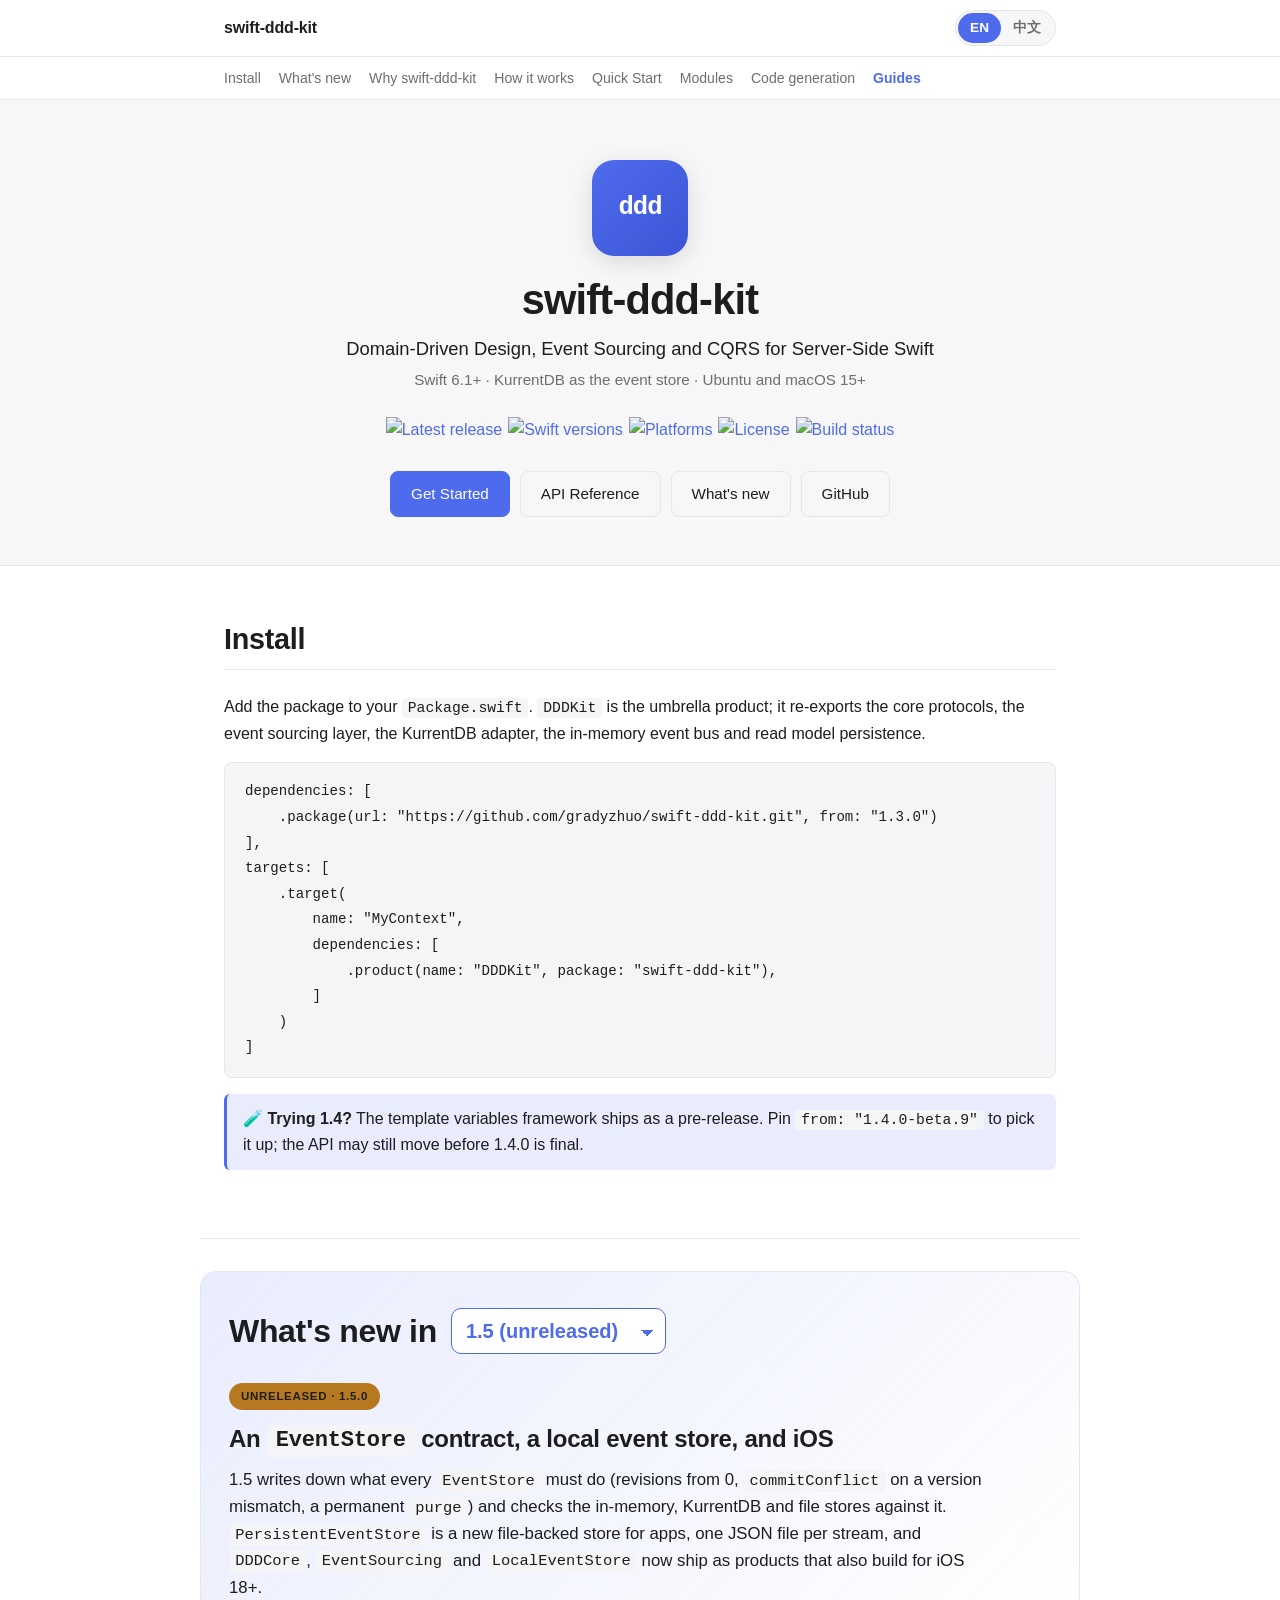
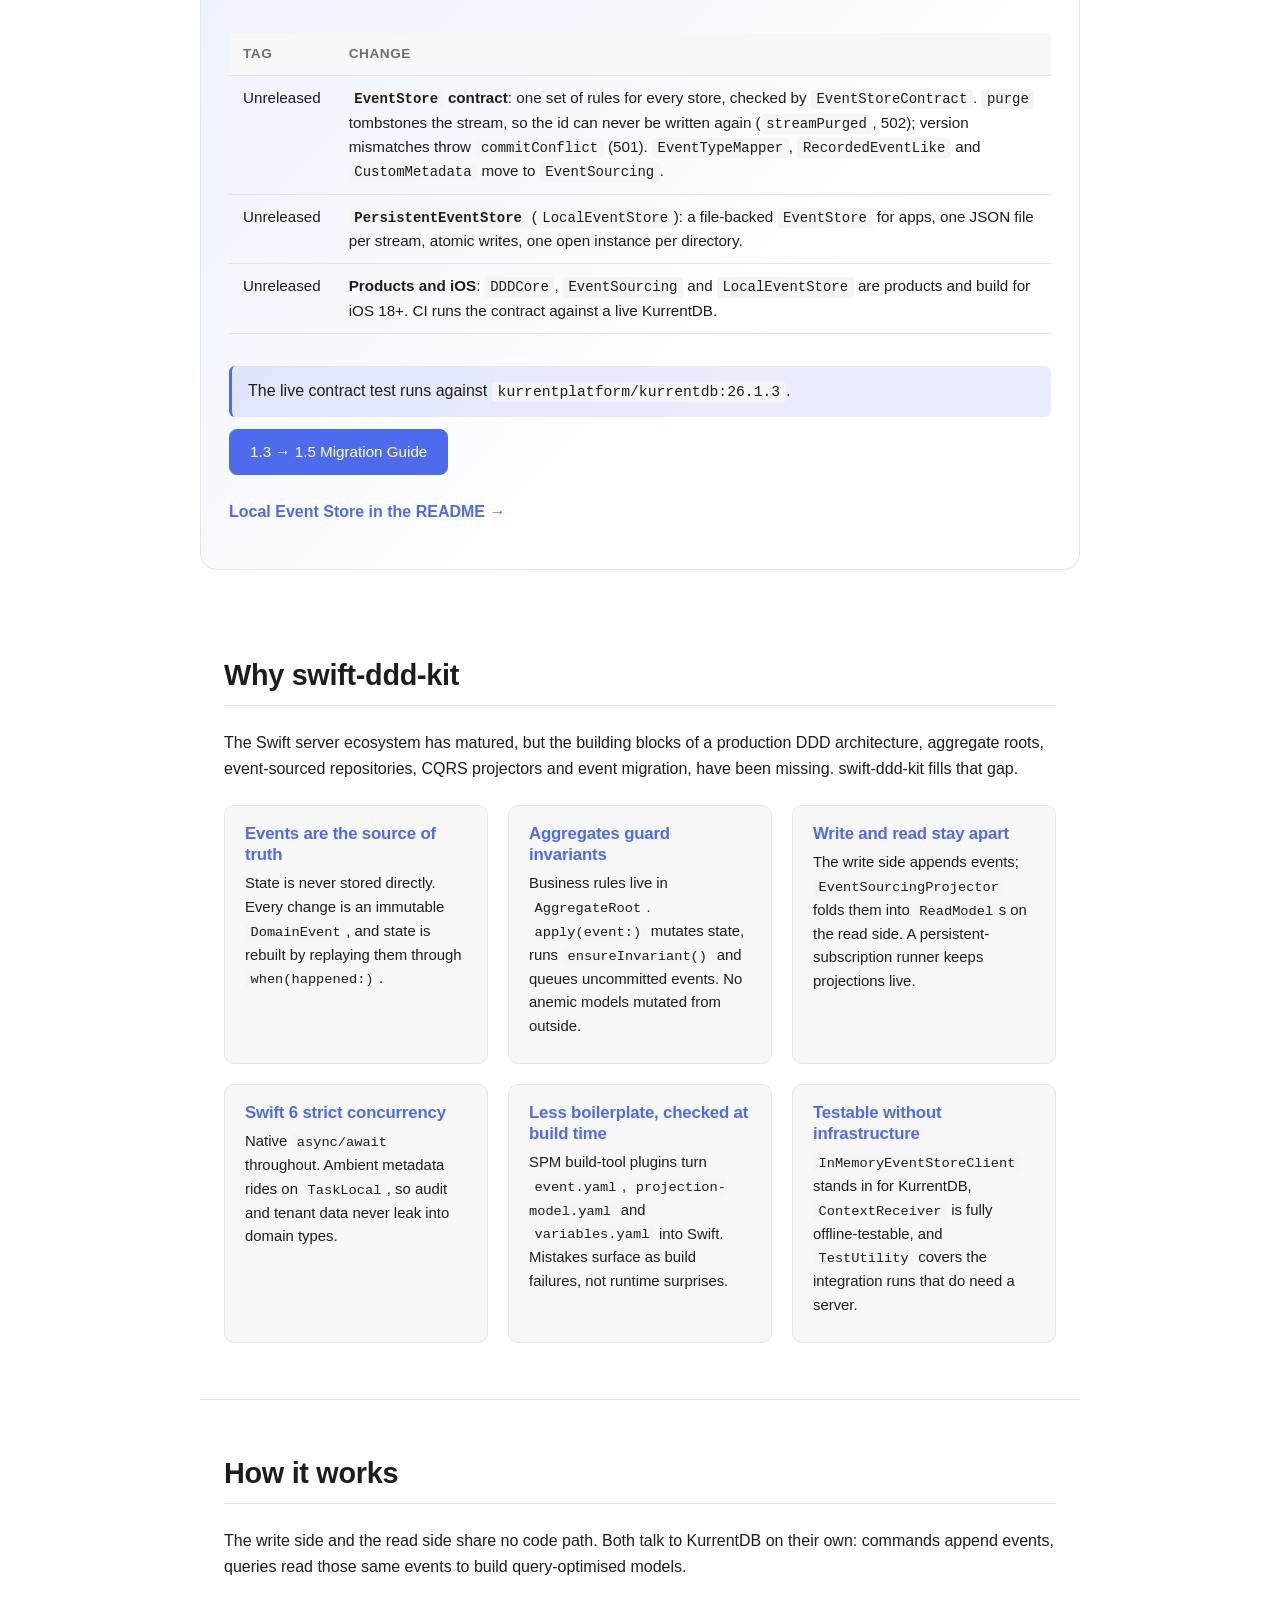
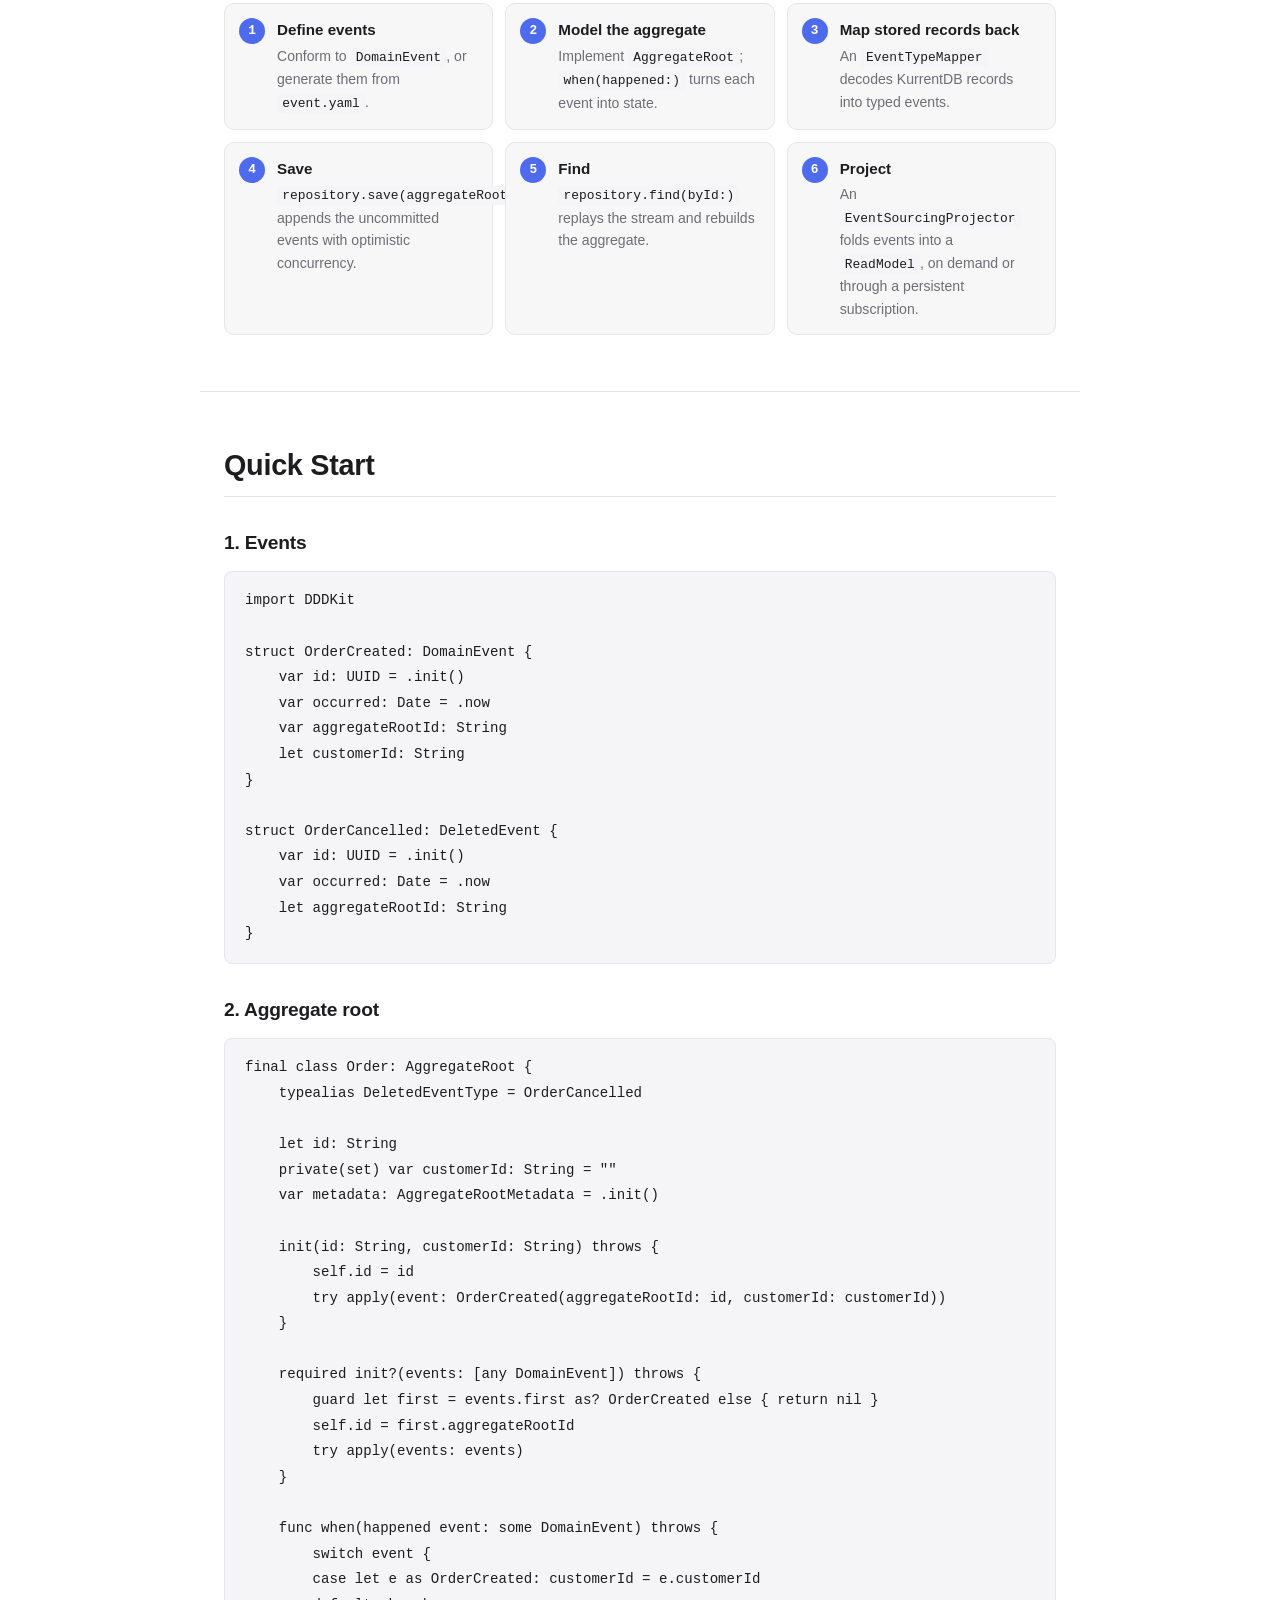
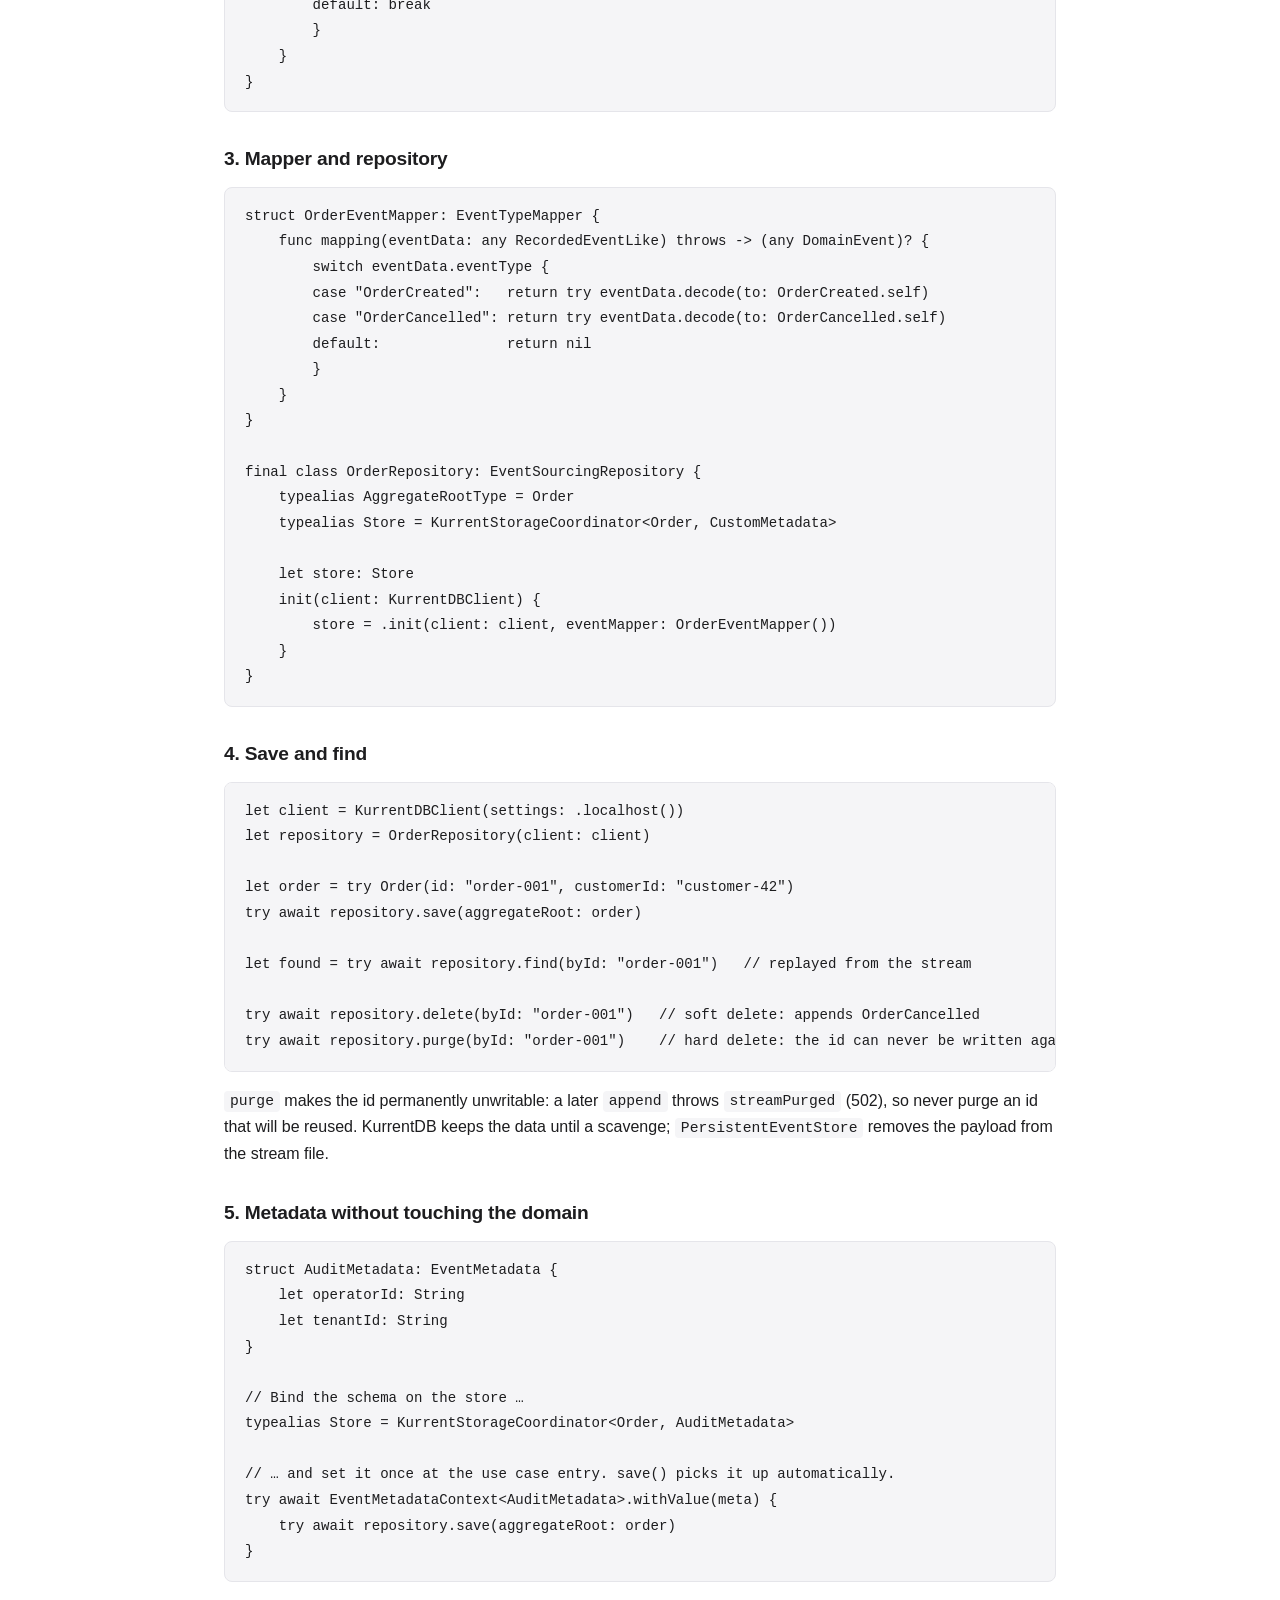
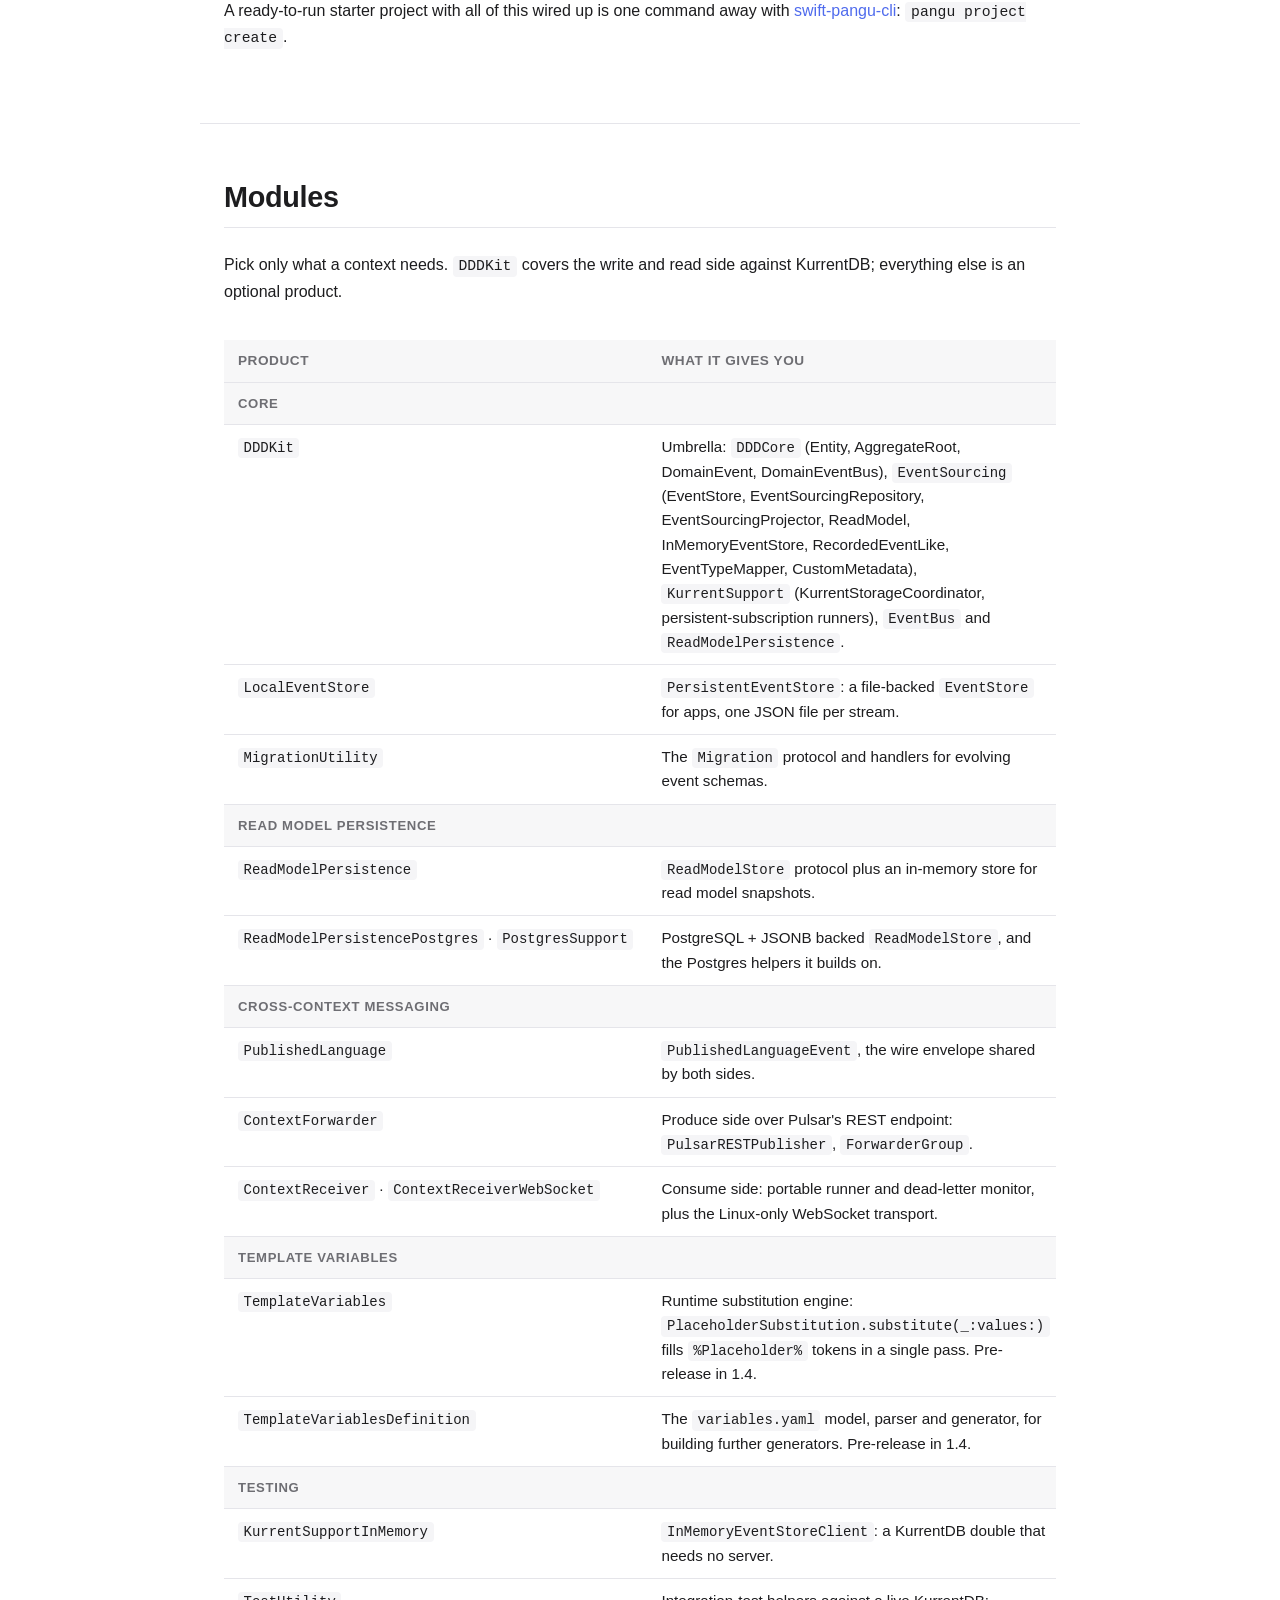
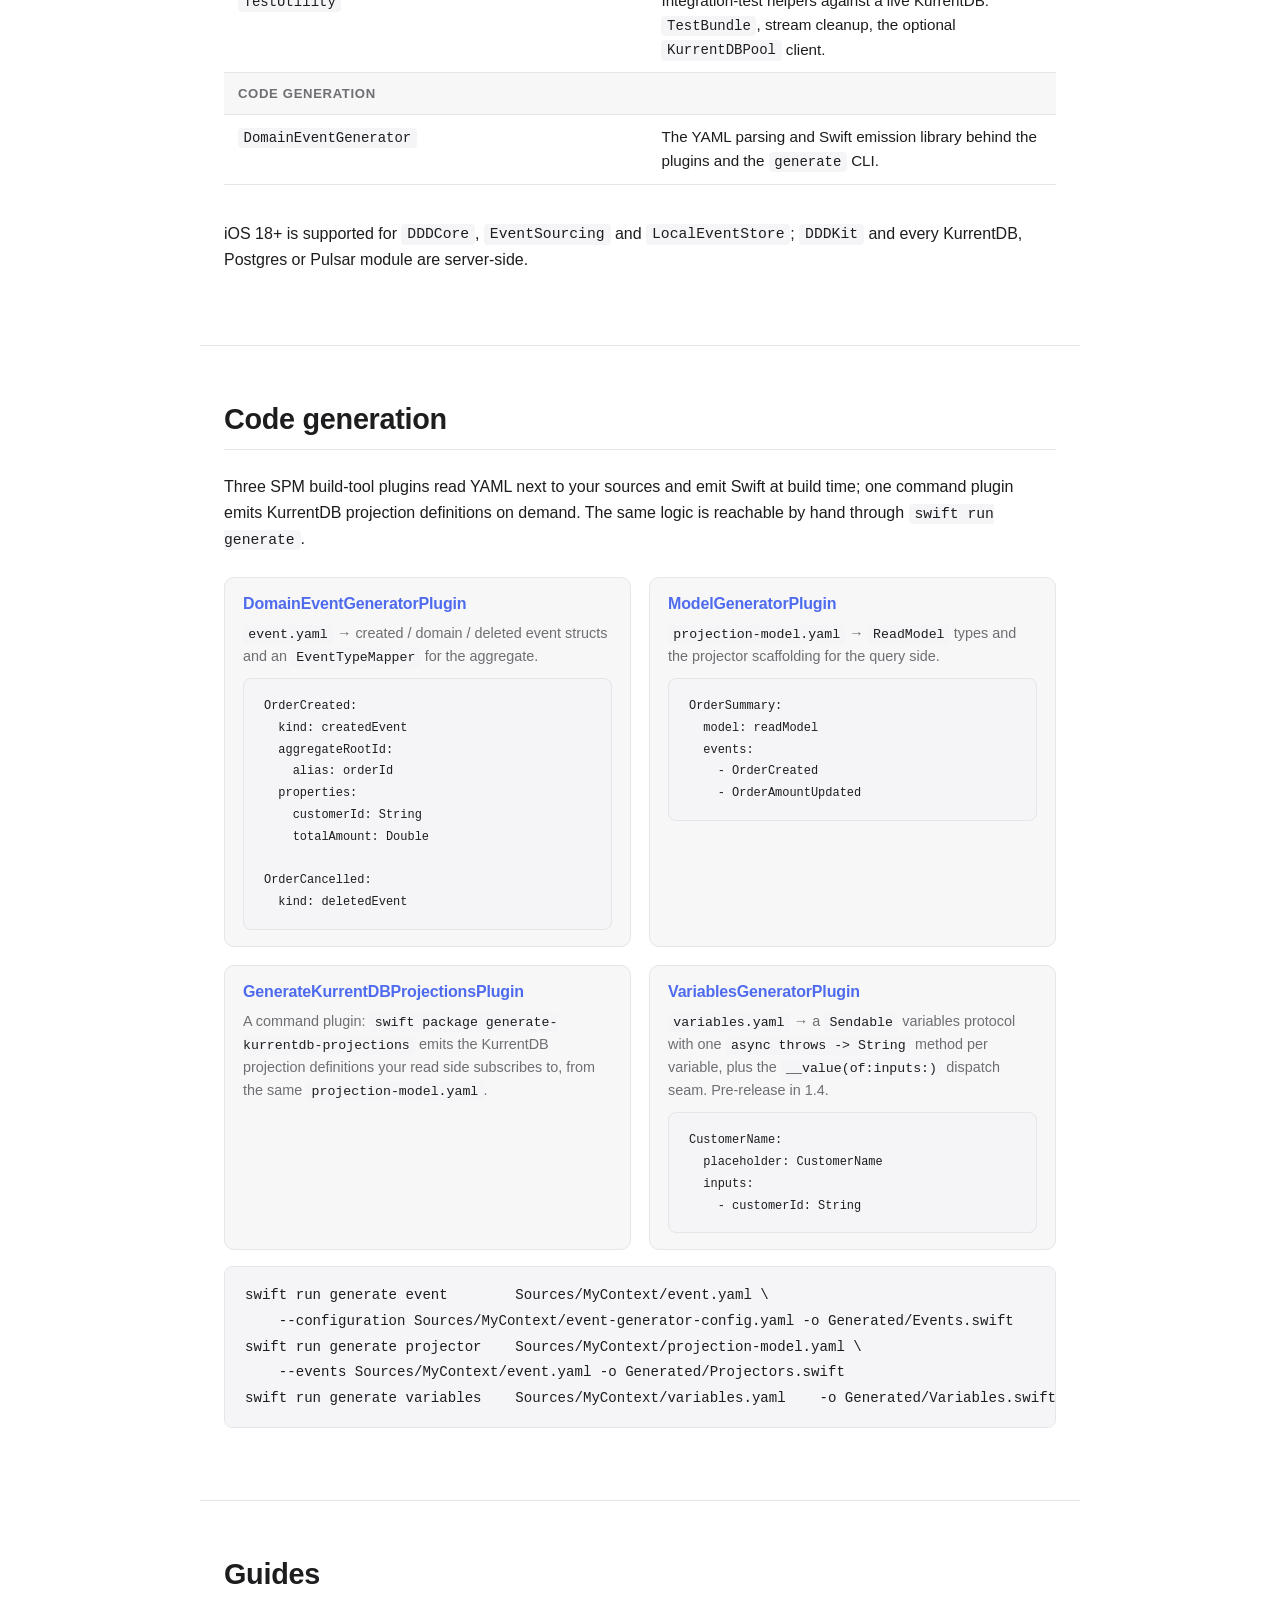
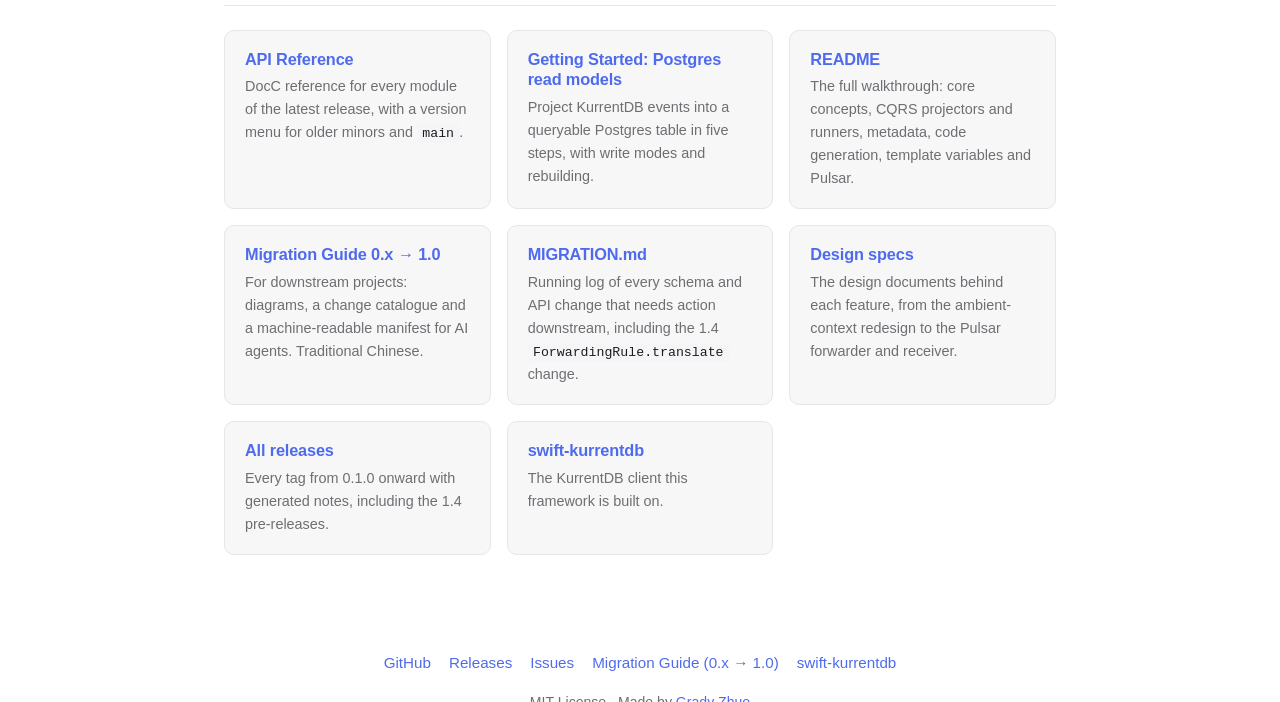
==== commit abb9fff3: "docs: document LocalEventStore, iOS products, purge semantics and the live contract test Co-Authored" ====
--- a/docs/index.html
+++ b/docs/index.html
@@ -92,6 +92,7 @@
     <div class="release-picker">
       <label class="visually-hidden" for="release-select"><span lang="en">Choose a release</span><span lang="zh-Hant">選擇版本</span></label>
       <select id="release-select">
+        <option value="v1.5" data-en="1.5 (unreleased)" data-zh="1.5（未發行）">1.5 (unreleased)</option>
         <option value="v1.4" data-en="1.4 (pre-release)" data-zh="1.4（預覽版）">1.4 (pre-release)</option>
         <option value="v1.3" data-en="1.3 (latest stable)" data-zh="1.3（最新穩定版）">1.3 (latest stable)</option>
         <option value="v1.2" data-en="1.2" data-zh="1.2">1.2</option>
@@ -101,9 +102,52 @@
     </div>
   </div>
 
+  <!-- ------------------------------------------------------------------ 1.5 -->
+  <article class="release" id="v1.5">
+    <div class="whats-new-tag beta"><span lang="en">Unreleased · 1.5.0</span><span lang="zh-Hant">未發行 · 1.5.0</span></div>
+    <h3 class="release-title"><span lang="en">An <code>EventStore</code> contract, a local event store, and iOS</span><span lang="zh-Hant"><code>EventStore</code> 契約、本機事件儲存與 iOS</span></h3>
+    <p class="lead" lang="en">
+      1.5 writes down what every <code>EventStore</code> must do (revisions from 0, <code>commitConflict</code> on a
+      version mismatch, a permanent <code>purge</code>) and checks the in-memory, KurrentDB and file stores against
+      it. <code>PersistentEventStore</code> is a new file-backed store for apps, one JSON file per stream, and
+      <code>DDDCore</code>, <code>EventSourcing</code> and <code>LocalEventStore</code> now ship as products that also
+      build for iOS 18+.
+    </p>
+    <p class="lead" lang="zh-Hant">
+      1.5 明文規定每個 <code>EventStore</code> 該怎麼做（revision 從 0 起算、版本不符丟 <code>commitConflict</code>、
+      <code>purge</code> 永久生效），並以此檢查記憶體、KurrentDB 與檔案三種儲存。新增的 <code>PersistentEventStore</code>
+      是給 app 用的檔案儲存，每個 stream 一個 JSON 檔；<code>DDDCore</code>、<code>EventSourcing</code> 與
+      <code>LocalEventStore</code> 改以 product 發佈，並可建置於 iOS 18+。
+    </p>
+
+    <div class="table-scroll">
+      <table class="compat">
+        <thead>
+          <tr>
+            <th><span lang="en">Tag</span><span lang="zh-Hant">Tag</span></th>
+            <th><span lang="en">Change</span><span lang="zh-Hant">變更</span></th>
+          </tr>
+        </thead>
+        <tbody>
+          <tr><td><span lang="en">Unreleased</span><span lang="zh-Hant">未發行</span></td><td><span lang="en"><strong><code>EventStore</code> contract</strong>: one set of rules for every store, checked by <code>EventStoreContract</code>. <code>purge</code> tombstones the stream, so the id can never be written again (<code>streamPurged</code>, 502); version mismatches throw <code>commitConflict</code> (501). <code>EventTypeMapper</code>, <code>RecordedEventLike</code> and <code>CustomMetadata</code> move to <code>EventSourcing</code>.</span><span lang="zh-Hant"><strong><code>EventStore</code> 契約</strong>：所有儲存共用一套規則，由 <code>EventStoreContract</code> 檢查。<code>purge</code> 改為 tombstone，該 id 永遠無法再寫入（<code>streamPurged</code>，502）；版本不符丟 <code>commitConflict</code>（501）。<code>EventTypeMapper</code>、<code>RecordedEventLike</code> 與 <code>CustomMetadata</code> 搬到 <code>EventSourcing</code>。</span></td></tr>
+          <tr><td><span lang="en">Unreleased</span><span lang="zh-Hant">未發行</span></td><td><span lang="en"><strong><code>PersistentEventStore</code></strong> (<code>LocalEventStore</code>): a file-backed <code>EventStore</code> for apps, one JSON file per stream, atomic writes, one open instance per directory.</span><span lang="zh-Hant"><strong><code>PersistentEventStore</code></strong>（<code>LocalEventStore</code>）：給 app 用的檔案式 <code>EventStore</code>，每個 stream 一個 JSON 檔、原子寫入、每個目錄只能開一個實例。</span></td></tr>
+          <tr><td><span lang="en">Unreleased</span><span lang="zh-Hant">未發行</span></td><td><span lang="en"><strong>Products and iOS</strong>: <code>DDDCore</code>, <code>EventSourcing</code> and <code>LocalEventStore</code> are products and build for iOS 18+. CI runs the contract against a live KurrentDB.</span><span lang="zh-Hant"><strong>Product 與 iOS</strong>：<code>DDDCore</code>、<code>EventSourcing</code> 與 <code>LocalEventStore</code> 成為 product，並可建置於 iOS 18+。CI 對真實 KurrentDB 執行契約測試。</span></td></tr>
+        </tbody>
+      </table>
+    </div>
+    <p class="note" lang="en">The live contract test runs against <code>kurrentplatform/kurrentdb:26.1.3</code>.</p>
+    <p class="note" lang="zh-Hant">真實 KurrentDB 的契約測試以 <code>kurrentplatform/kurrentdb:26.1.3</code> 為準。</p>
+
+    <div class="cta-row">
+      <a class="btn primary" href="./migration/swift-ddd-kit-1.3-to-1.5.html"><span lang="en">1.3 → 1.5 Migration Guide</span><span lang="zh-Hant">1.3 → 1.5 遷移指南</span></a>
+    </div>
+
+    <p class="release-link"><a href="https://github.com/gradyzhuo/swift-ddd-kit/blob/main/README.md#local-event-store-ios-and-macos-apps" target="_blank" rel="noopener"><span lang="en">Local Event Store in the README →</span><span lang="zh-Hant">README 的 Local Event Store 章節 →</span></a></p>
+  </article>
+
   <!-- ------------------------------------------------------------------ 1.4 -->
   <article class="release" id="v1.4">
-    <div class="whats-new-tag beta"><span lang="en">Pre-release · 1.4.0-beta.9</span><span lang="zh-Hant">預覽版 · 1.4.0-beta.9</span></div>
+    <div class="whats-new-tag beta"><span lang="en">Pre-release · 1.4.0-beta.14</span><span lang="zh-Hant">預覽版 · 1.4.0-beta.14</span></div>
     <h3 class="release-title"><span lang="en">Template variables framework</span><span lang="zh-Hant">Template variables 框架</span></h3>
     <p class="lead" lang="en">
       1.4 adds a small framework for filling templates from typed values. A <code>variables.yaml</code>
@@ -127,7 +171,7 @@
         </thead>
         <tbody>
           <tr><td><a href="https://github.com/gradyzhuo/swift-ddd-kit/releases/tag/1.4.0-beta.9">1.4.0-beta.9</a></td><td><span lang="en">Template variables framework: <code>TemplateVariables</code>, <code>TemplateVariablesDefinition</code>, <code>VariablesGeneratorPlugin</code>. <code>ForwardingRule.translate</code> returns an array.</span><span lang="zh-Hant">Template variables 框架：<code>TemplateVariables</code>、<code>TemplateVariablesDefinition</code>、<code>VariablesGeneratorPlugin</code>。<code>ForwardingRule.translate</code> 改為回傳陣列。</span></td></tr>
-          <tr><td><span lang="en">Unreleased</span><span lang="zh-Hant">未發行</span></td><td><span lang="en"><strong>Postgres read models, production-ready</strong>: monotonic snapshots by default, runner-managed subscription groups, <code>KurrentProjection.rebuild</code>, stable <code>readModelTypeName</code>, and the generated <code>apply()</code> no longer aborts a fold.</span><span lang="zh-Hant"><strong>Postgres read model 上線強化</strong>：預設 monotonic snapshot、runner 自行管理 subscription group、<code>KurrentProjection.rebuild</code>、穩定的 <code>readModelTypeName</code>，且生成的 <code>apply()</code> 不再中斷整個 fold。</span></td></tr>
+          <tr><td><a href="https://github.com/gradyzhuo/swift-ddd-kit/releases/tag/1.4.0-beta.12">1.4.0-beta.12</a></td><td><span lang="en"><strong>Postgres read models, production-ready</strong>: monotonic snapshots by default, runner-managed subscription groups, <code>KurrentProjection.rebuild</code>, stable <code>readModelTypeName</code>, and the generated <code>apply()</code> no longer aborts a fold.</span><span lang="zh-Hant"><strong>Postgres read model 上線強化</strong>：預設 monotonic snapshot、runner 自行管理 subscription group、<code>KurrentProjection.rebuild</code>、穩定的 <code>readModelTypeName</code>，且生成的 <code>apply()</code> 不再中斷整個 fold。</span></td></tr>
         </tbody>
       </table>
     </div>
@@ -504,7 +548,9 @@
 let found = try await repository.find(byId: "order-001")   // replayed from the stream
 
 try await repository.delete(byId: "order-001")   // soft delete: appends OrderCancelled
-try await repository.purge(byId: "order-001")    // hard delete: removes the stream</code></pre>
+try await repository.purge(byId: "order-001")    // hard delete: the id can never be written again</code></pre>
+  <p lang="en"><code>purge</code> makes the id permanently unwritable: a later <code>append</code> throws <code>streamPurged</code> (502), so never purge an id that will be reused. KurrentDB keeps the data until a scavenge; <code>PersistentEventStore</code> removes the payload from the stream file.</p>
+  <p lang="zh-Hant"><code>purge</code> 讓該 id 永久無法寫入：之後的 <code>append</code> 會丟 <code>streamPurged</code>（502），所以不要 purge 之後還會重用的 id。KurrentDB 會保留資料直到 scavenge；<code>PersistentEventStore</code> 會把 payload 從 stream 檔中移除。</p>
 
   <h3><span lang="en">5. Metadata without touching the domain</span><span lang="zh-Hant">5. 不碰 domain 的 metadata</span></h3>
   <pre><code class="lang-swift">struct AuditMetadata: EventMetadata {
@@ -538,7 +584,8 @@
       </thead>
       <tbody>
         <tr class="group-row"><td colspan="2"><span lang="en">Core</span><span lang="zh-Hant">核心</span></td></tr>
-        <tr><td><code>DDDKit</code></td><td><span lang="en">Umbrella: <code>DDDCore</code> (Entity, AggregateRoot, DomainEvent, DomainEventBus), <code>EventSourcing</code> (EventStore, EventSourcingRepository, EventSourcingProjector, ReadModel), <code>KurrentSupport</code> (KurrentStorageCoordinator, EventTypeMapper, persistent-subscription runners), <code>EventBus</code> and <code>ReadModelPersistence</code>.</span><span lang="zh-Hant">Umbrella：<code>DDDCore</code>（Entity、AggregateRoot、DomainEvent、DomainEventBus）、<code>EventSourcing</code>（EventStore、EventSourcingRepository、EventSourcingProjector、ReadModel）、<code>KurrentSupport</code>（KurrentStorageCoordinator、EventTypeMapper、persistent subscription runner）、<code>EventBus</code> 與 <code>ReadModelPersistence</code>。</span></td></tr>
+        <tr><td><code>DDDKit</code></td><td><span lang="en">Umbrella: <code>DDDCore</code> (Entity, AggregateRoot, DomainEvent, DomainEventBus), <code>EventSourcing</code> (EventStore, EventSourcingRepository, EventSourcingProjector, ReadModel, InMemoryEventStore, RecordedEventLike, EventTypeMapper, CustomMetadata), <code>KurrentSupport</code> (KurrentStorageCoordinator, persistent-subscription runners), <code>EventBus</code> and <code>ReadModelPersistence</code>.</span><span lang="zh-Hant">Umbrella：<code>DDDCore</code>（Entity、AggregateRoot、DomainEvent、DomainEventBus）、<code>EventSourcing</code>（EventStore、EventSourcingRepository、EventSourcingProjector、ReadModel、InMemoryEventStore、RecordedEventLike、EventTypeMapper、CustomMetadata）、<code>KurrentSupport</code>（KurrentStorageCoordinator、persistent subscription runner）、<code>EventBus</code> 與 <code>ReadModelPersistence</code>。</span></td></tr>
+        <tr><td><code>LocalEventStore</code></td><td><span lang="en"><code>PersistentEventStore</code>: a file-backed <code>EventStore</code> for apps, one JSON file per stream.</span><span lang="zh-Hant"><code>PersistentEventStore</code>：給 app 用的檔案式 <code>EventStore</code>，每個 stream 一個 JSON 檔。</span></td></tr>
         <tr><td><code>MigrationUtility</code></td><td><span lang="en">The <code>Migration</code> protocol and handlers for evolving event schemas.</span><span lang="zh-Hant"><code>Migration</code> 協定與 handler，用於演進事件 schema。</span></td></tr>
         <tr class="group-row"><td colspan="2"><span lang="en">Read model persistence</span><span lang="zh-Hant">Read model 持久化</span></td></tr>
         <tr><td><code>ReadModelPersistence</code></td><td><span lang="en"><code>ReadModelStore</code> protocol plus an in-memory store for read model snapshots.</span><span lang="zh-Hant"><code>ReadModelStore</code> 協定與記憶體內的 read model 快照儲存。</span></td></tr>
@@ -558,6 +605,8 @@
       </tbody>
     </table>
   </div>
+  <p lang="en">iOS 18+ is supported for <code>DDDCore</code>, <code>EventSourcing</code> and <code>LocalEventStore</code>; <code>DDDKit</code> and every KurrentDB, Postgres or Pulsar module are server-side.</p>
+  <p lang="zh-Hant"><code>DDDCore</code>、<code>EventSourcing</code> 與 <code>LocalEventStore</code> 支援 iOS 18+；<code>DDDKit</code> 以及所有 KurrentDB、Postgres、Pulsar 模組都是伺服器端用的。</p>
 </section>
 
 <!-- ===================================================================== -->
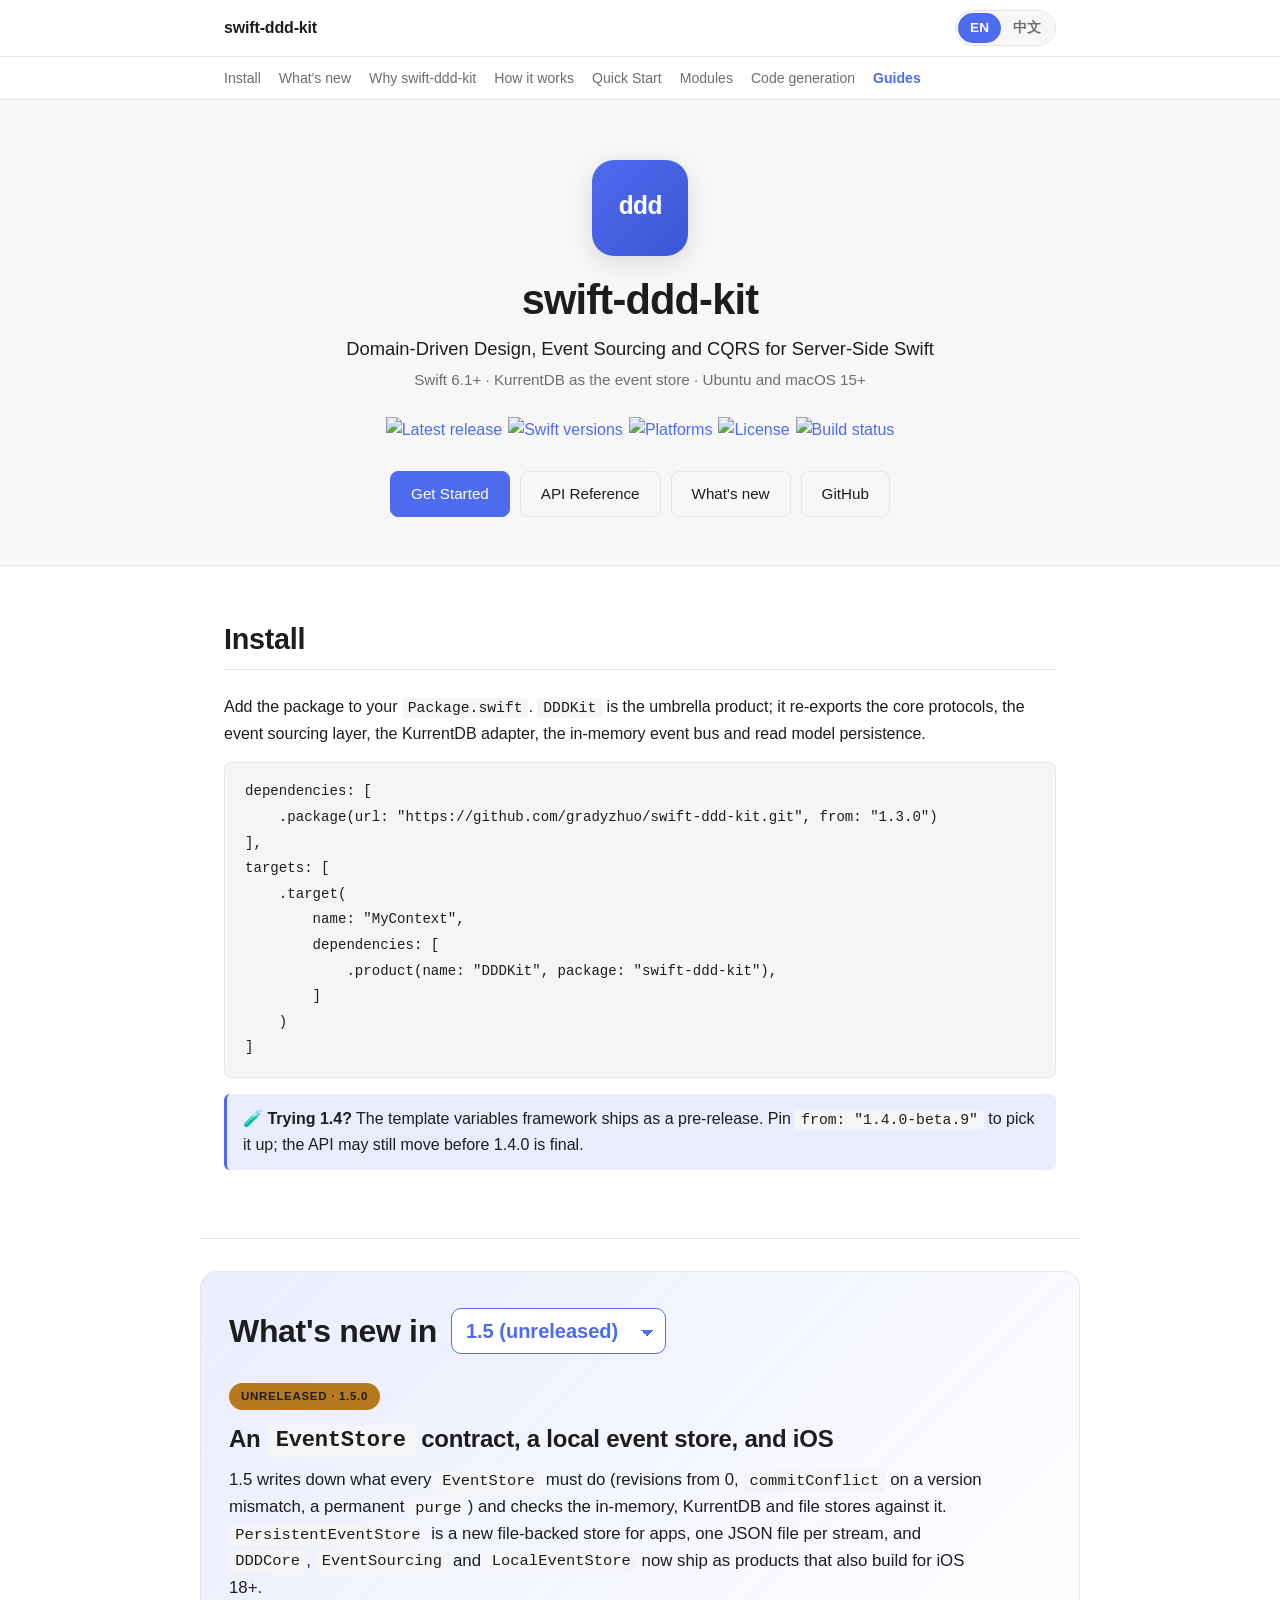
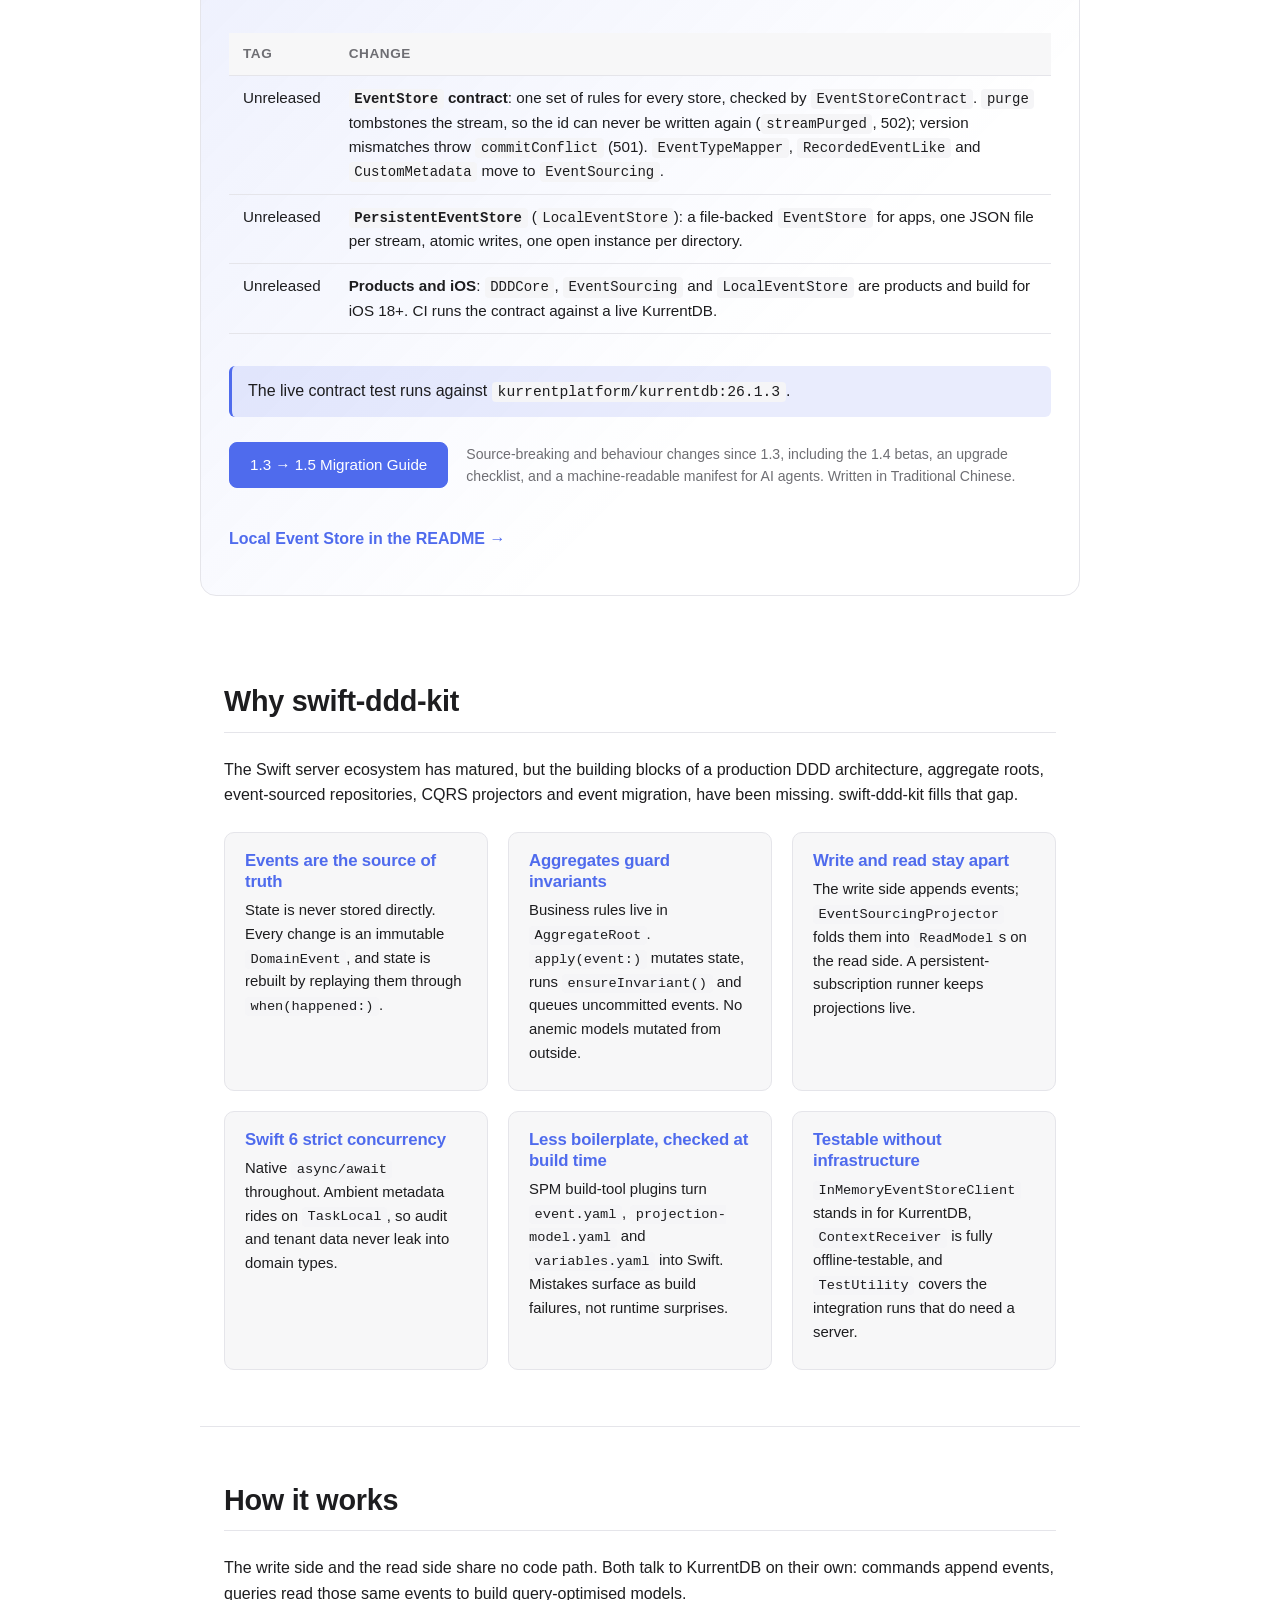
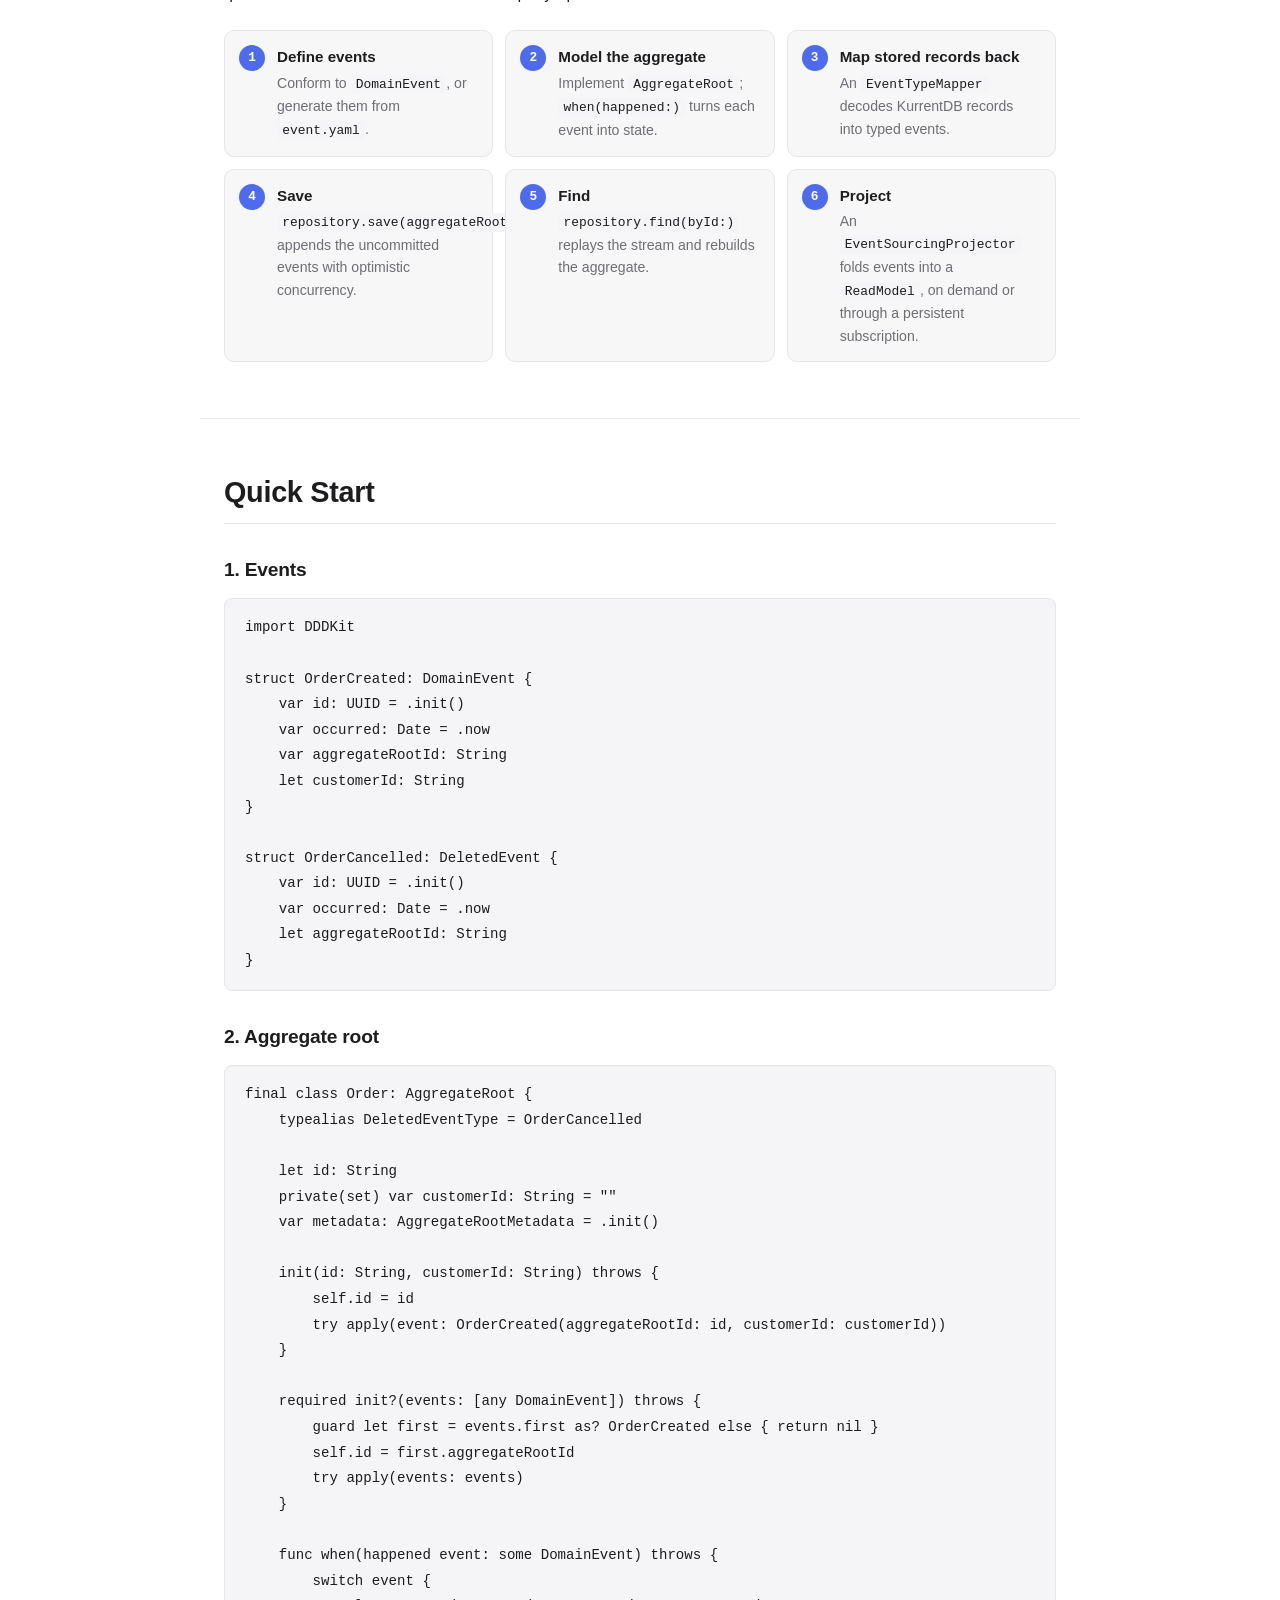
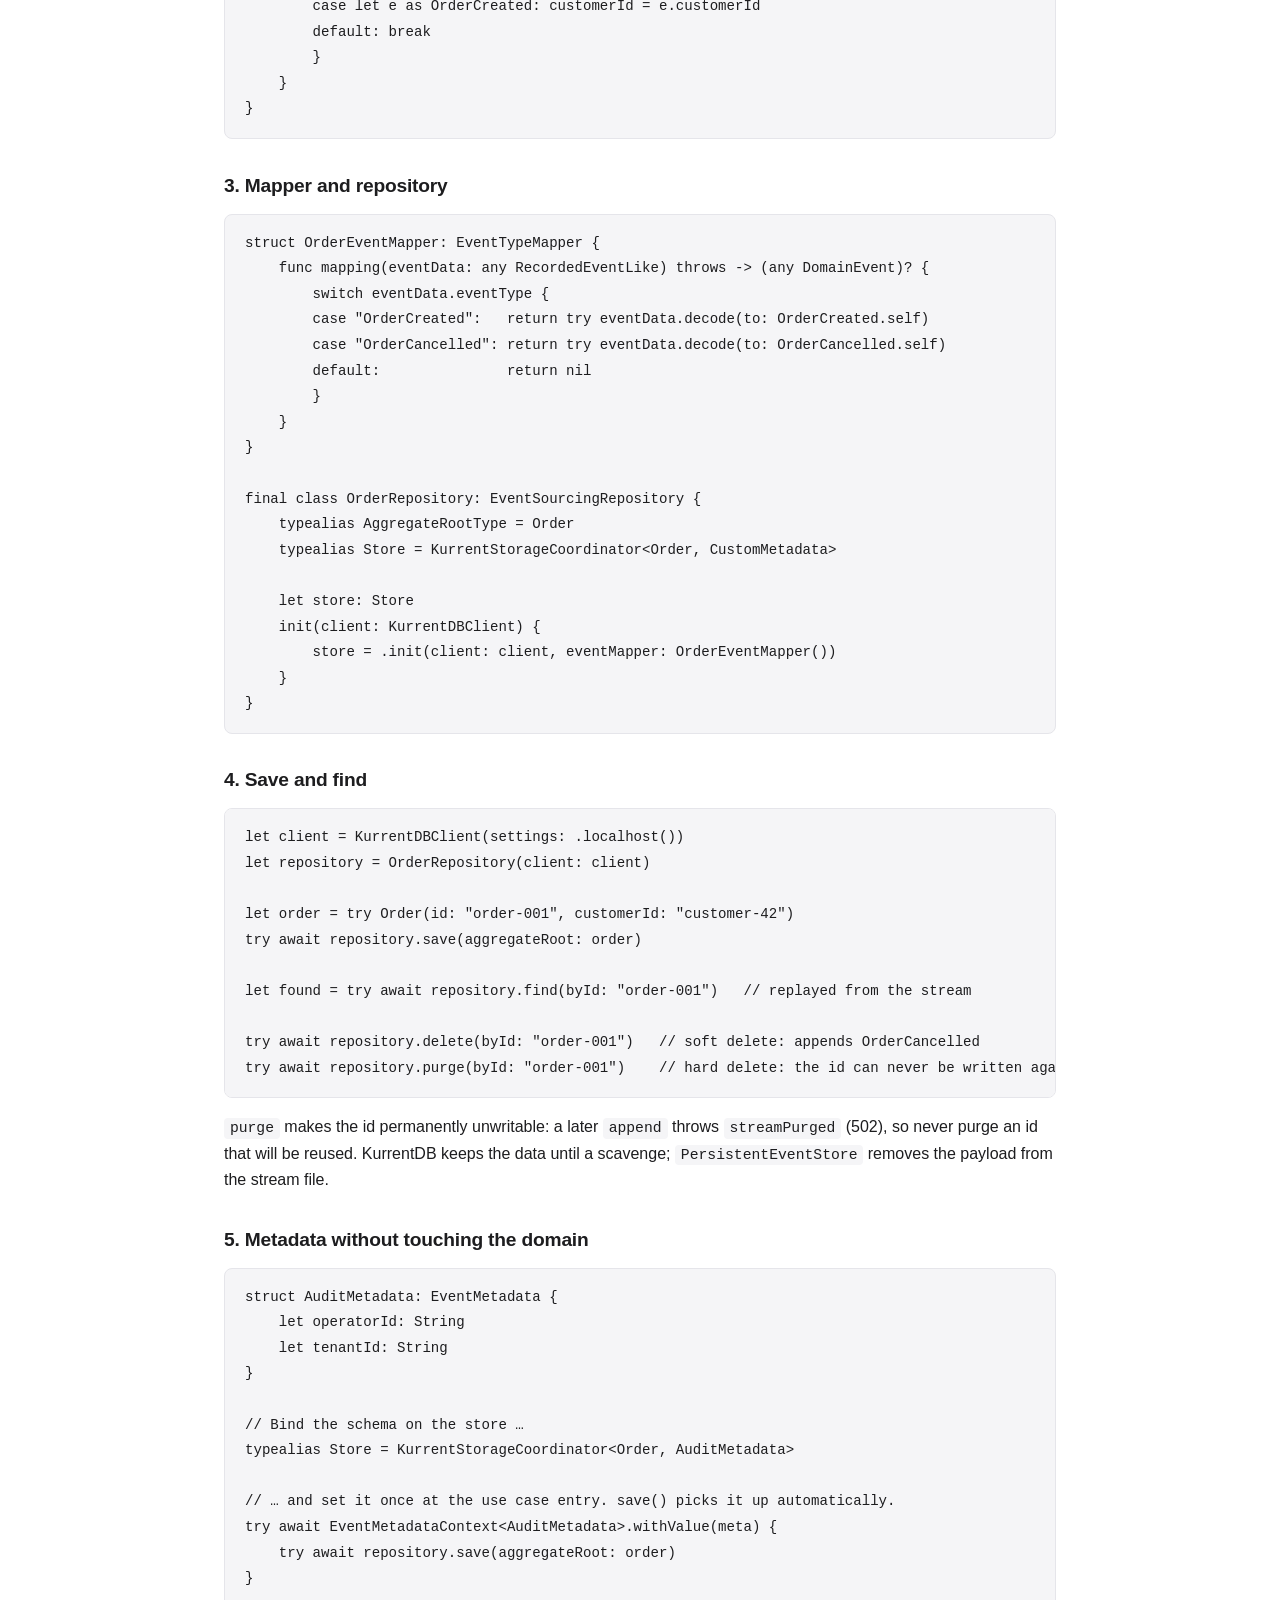
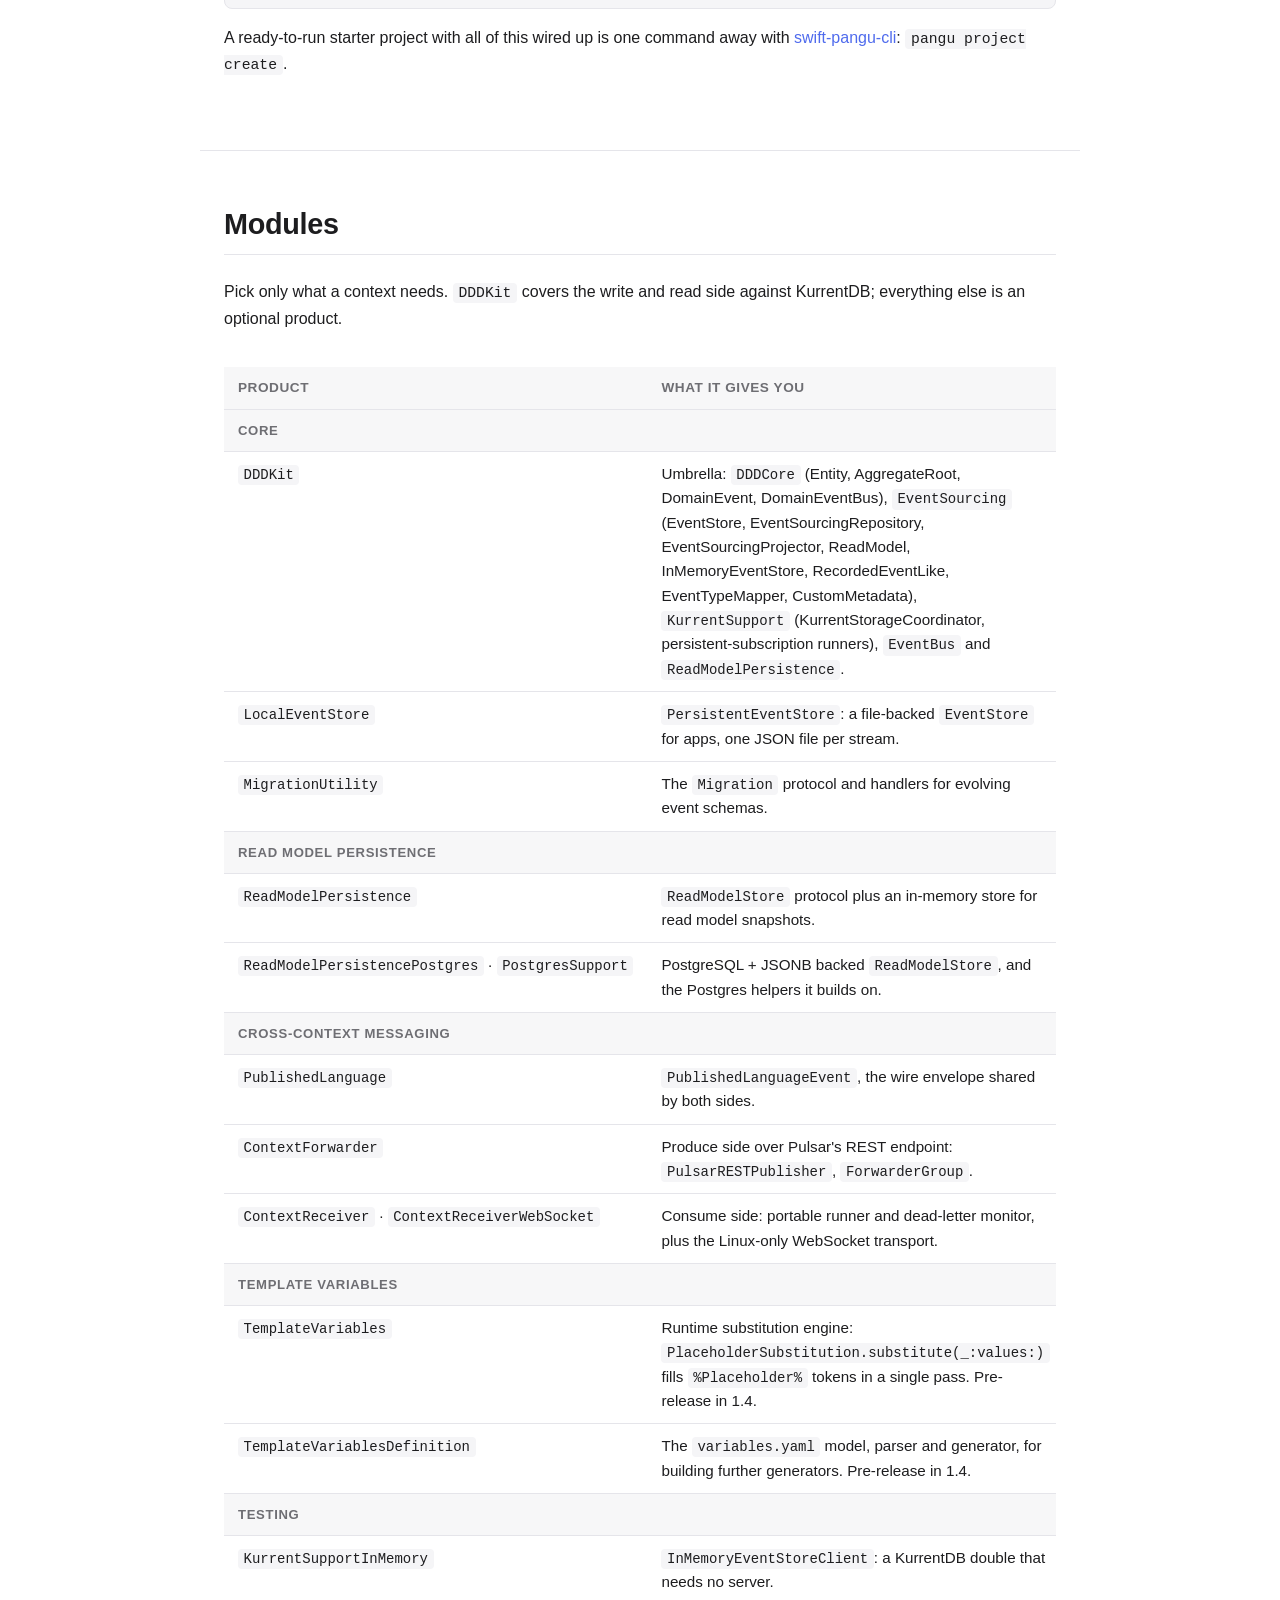
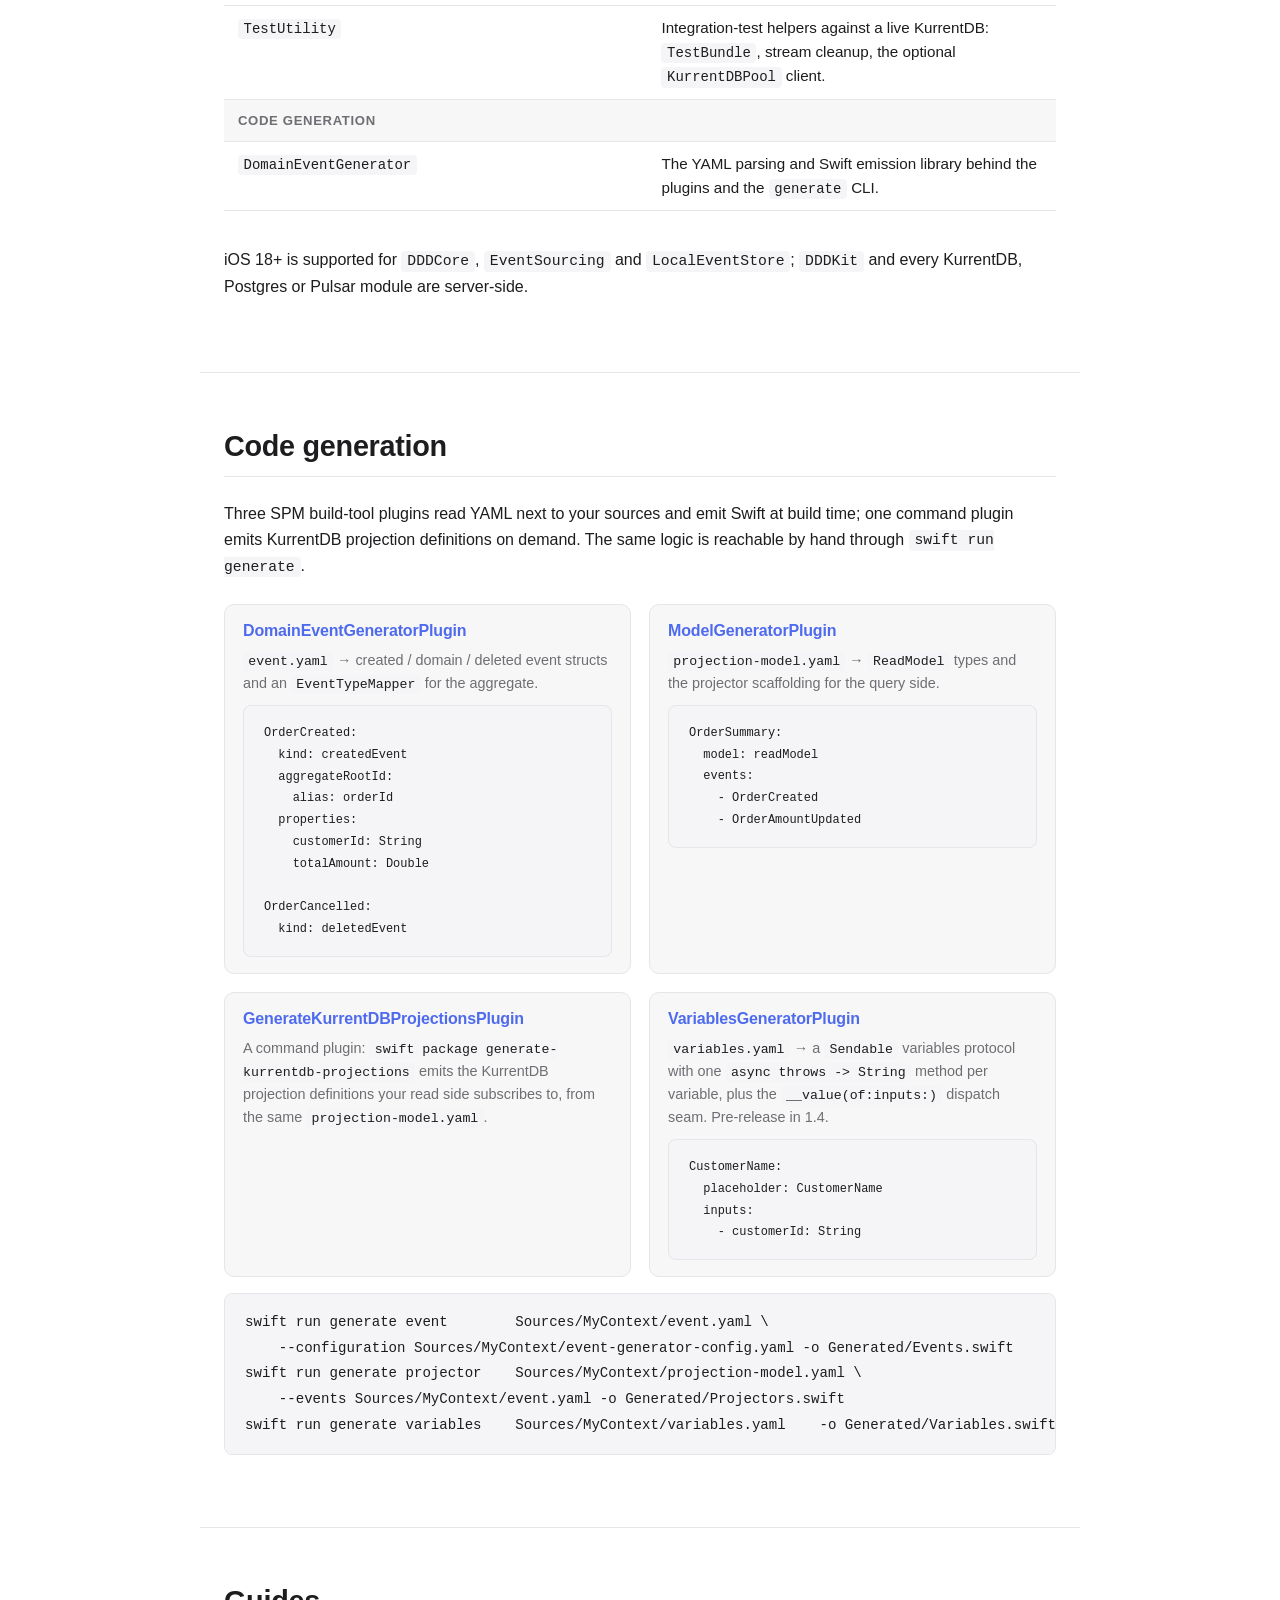
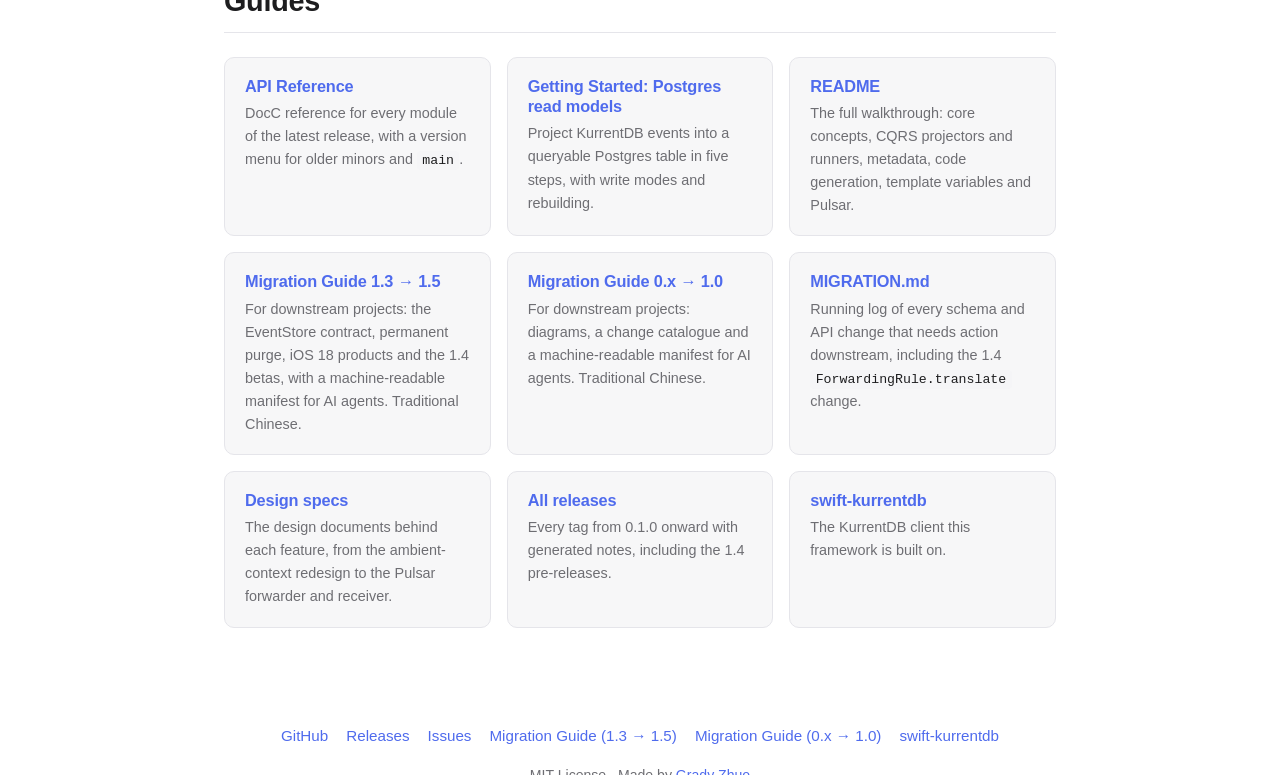
==== commit 4e1cce78: "docs(migration): 1.5.0 notes in MIGRATION.md and a 1.3 to 1.5 guide Co-Authored-By: Claude Opus 5.5 " ====
--- a/docs/index.html
+++ b/docs/index.html
@@ -140,6 +140,8 @@
 
     <div class="cta-row">
       <a class="btn primary" href="./migration/swift-ddd-kit-1.3-to-1.5.html"><span lang="en">1.3 → 1.5 Migration Guide</span><span lang="zh-Hant">1.3 → 1.5 遷移指南</span></a>
+      <p class="cta-note" lang="en">Source-breaking and behaviour changes since 1.3, including the 1.4 betas, an upgrade checklist, and a machine-readable manifest for AI agents. Written in Traditional Chinese.</p>
+      <p class="cta-note" lang="zh-Hant">1.3 以來的 source-breaking 與行為變更（包含 1.4 預覽版）、升級步驟清單，以及給 AI agent 的機器可讀遷移清單。</p>
     </div>
 
     <p class="release-link"><a href="https://github.com/gradyzhuo/swift-ddd-kit/blob/main/README.md#local-event-store-ios-and-macos-apps" target="_blank" rel="noopener"><span lang="en">Local Event Store in the README →</span><span lang="zh-Hant">README 的 Local Event Store 章節 →</span></a></p>
@@ -682,6 +684,11 @@
       <p lang="en">The full walkthrough: core concepts, CQRS projectors and runners, metadata, code generation, template variables and Pulsar.</p>
       <p lang="zh-Hant">完整導覽：核心概念、CQRS projector 與 runner、metadata、程式碼生成、模板變數與 Pulsar。</p>
     </a>
+    <a class="doc-card" href="./migration/swift-ddd-kit-1.3-to-1.5.html">
+      <h3><span lang="en">Migration Guide 1.3 → 1.5</span><span lang="zh-Hant">遷移指南 1.3 → 1.5</span></h3>
+      <p lang="en">For downstream projects: the EventStore contract, permanent purge, iOS 18 products and the 1.4 betas, with a machine-readable manifest for AI agents. Traditional Chinese.</p>
+      <p lang="zh-Hant">給下游專案：EventStore 契約、永久 purge、iOS 18 product 與 1.4 預覽版的變更，附給 AI agent 的機器可讀遷移清單。</p>
+    </a>
     <a class="doc-card" href="./migration/swift-ddd-kit-0.x-to-1.0.html">
       <h3><span lang="en">Migration Guide 0.x → 1.0</span><span lang="zh-Hant">遷移指南 0.x → 1.0</span></h3>
       <p lang="en">For downstream projects: diagrams, a change catalogue and a machine-readable manifest for AI agents. Traditional Chinese.</p>
@@ -715,6 +722,7 @@
     <a href="https://github.com/gradyzhuo/swift-ddd-kit" target="_blank" rel="noopener">GitHub</a>
     <a href="https://github.com/gradyzhuo/swift-ddd-kit/releases" target="_blank" rel="noopener"><span lang="en">Releases</span><span lang="zh-Hant">版本</span></a>
     <a href="https://github.com/gradyzhuo/swift-ddd-kit/issues" target="_blank" rel="noopener">Issues</a>
+    <a href="./migration/swift-ddd-kit-1.3-to-1.5.html"><span lang="en">Migration Guide (1.3 → 1.5)</span><span lang="zh-Hant">遷移指南（1.3 → 1.5）</span></a>
     <a href="./migration/swift-ddd-kit-0.x-to-1.0.html"><span lang="en">Migration Guide (0.x → 1.0)</span><span lang="zh-Hant">遷移指南（0.x → 1.0）</span></a>
     <a href="https://gradyzhuo.github.io/swift-kurrentdb/" target="_blank" rel="noopener">swift-kurrentdb</a>
   </div>
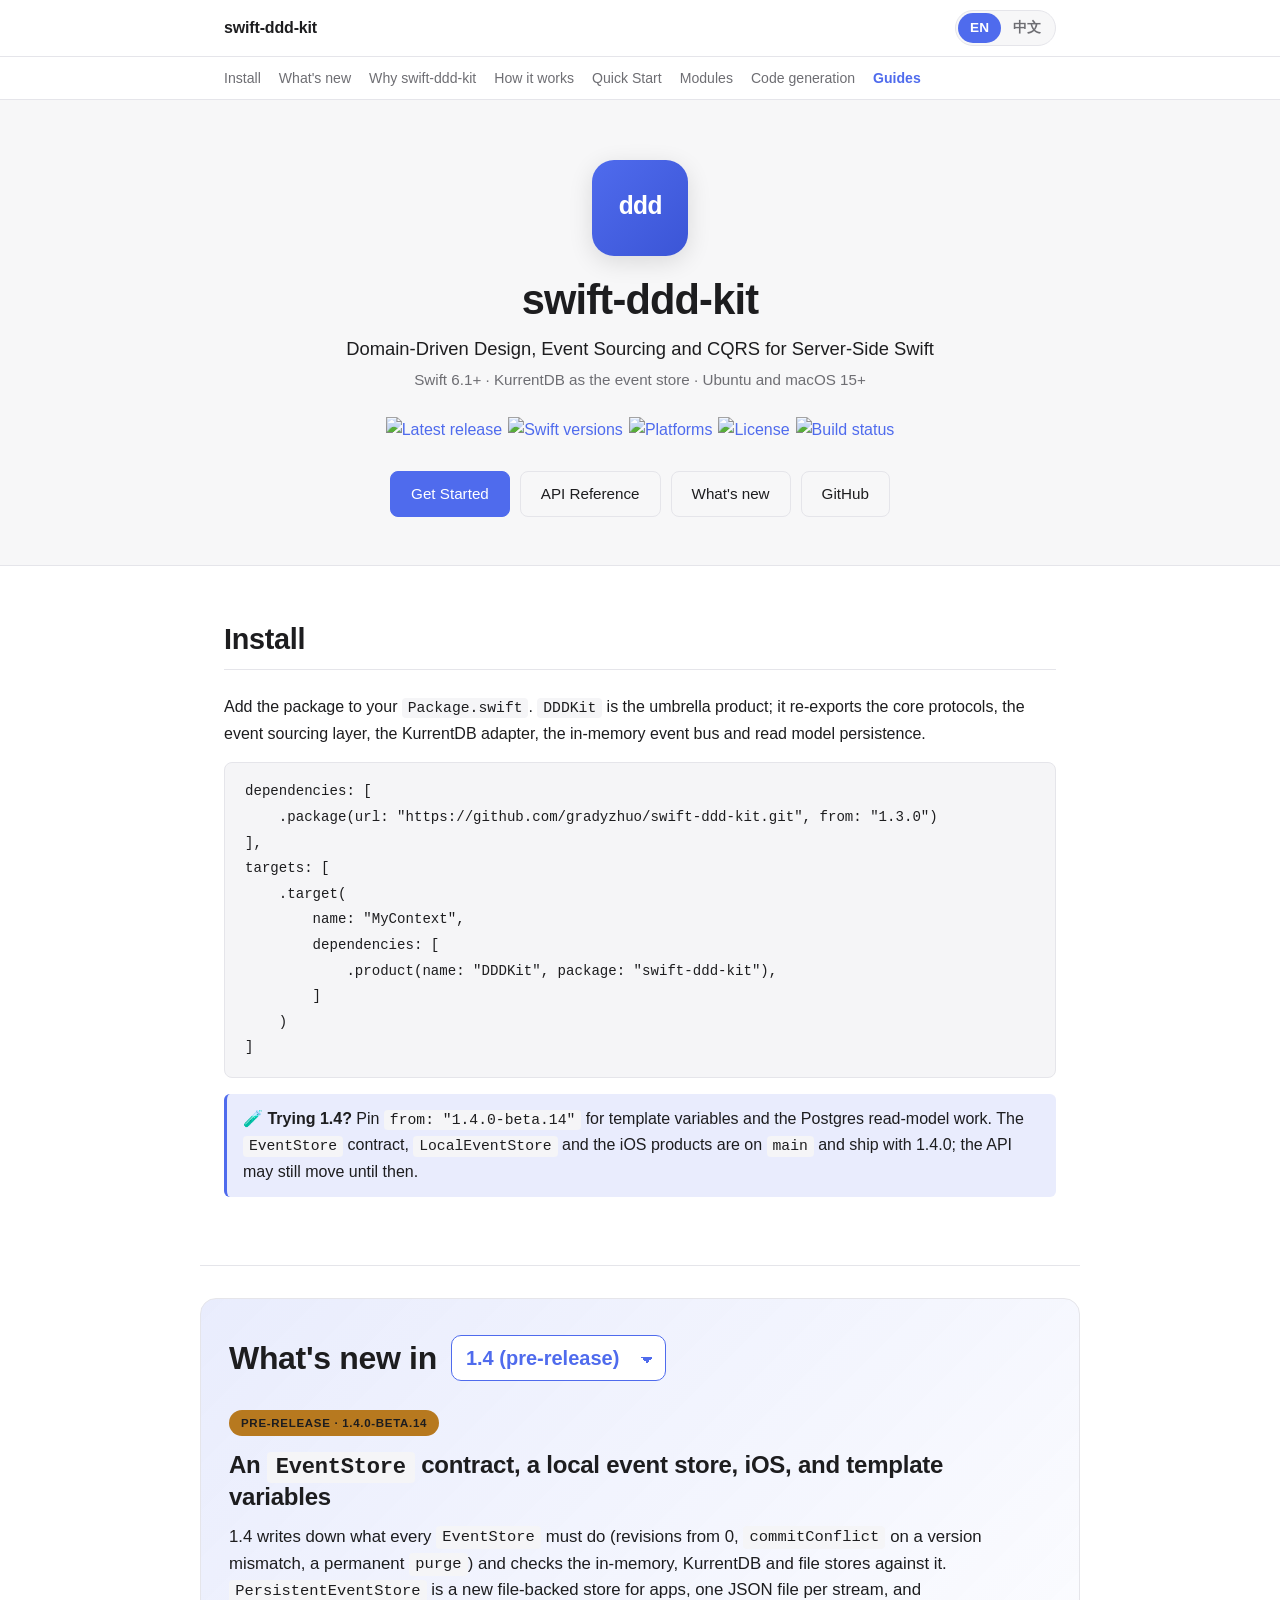
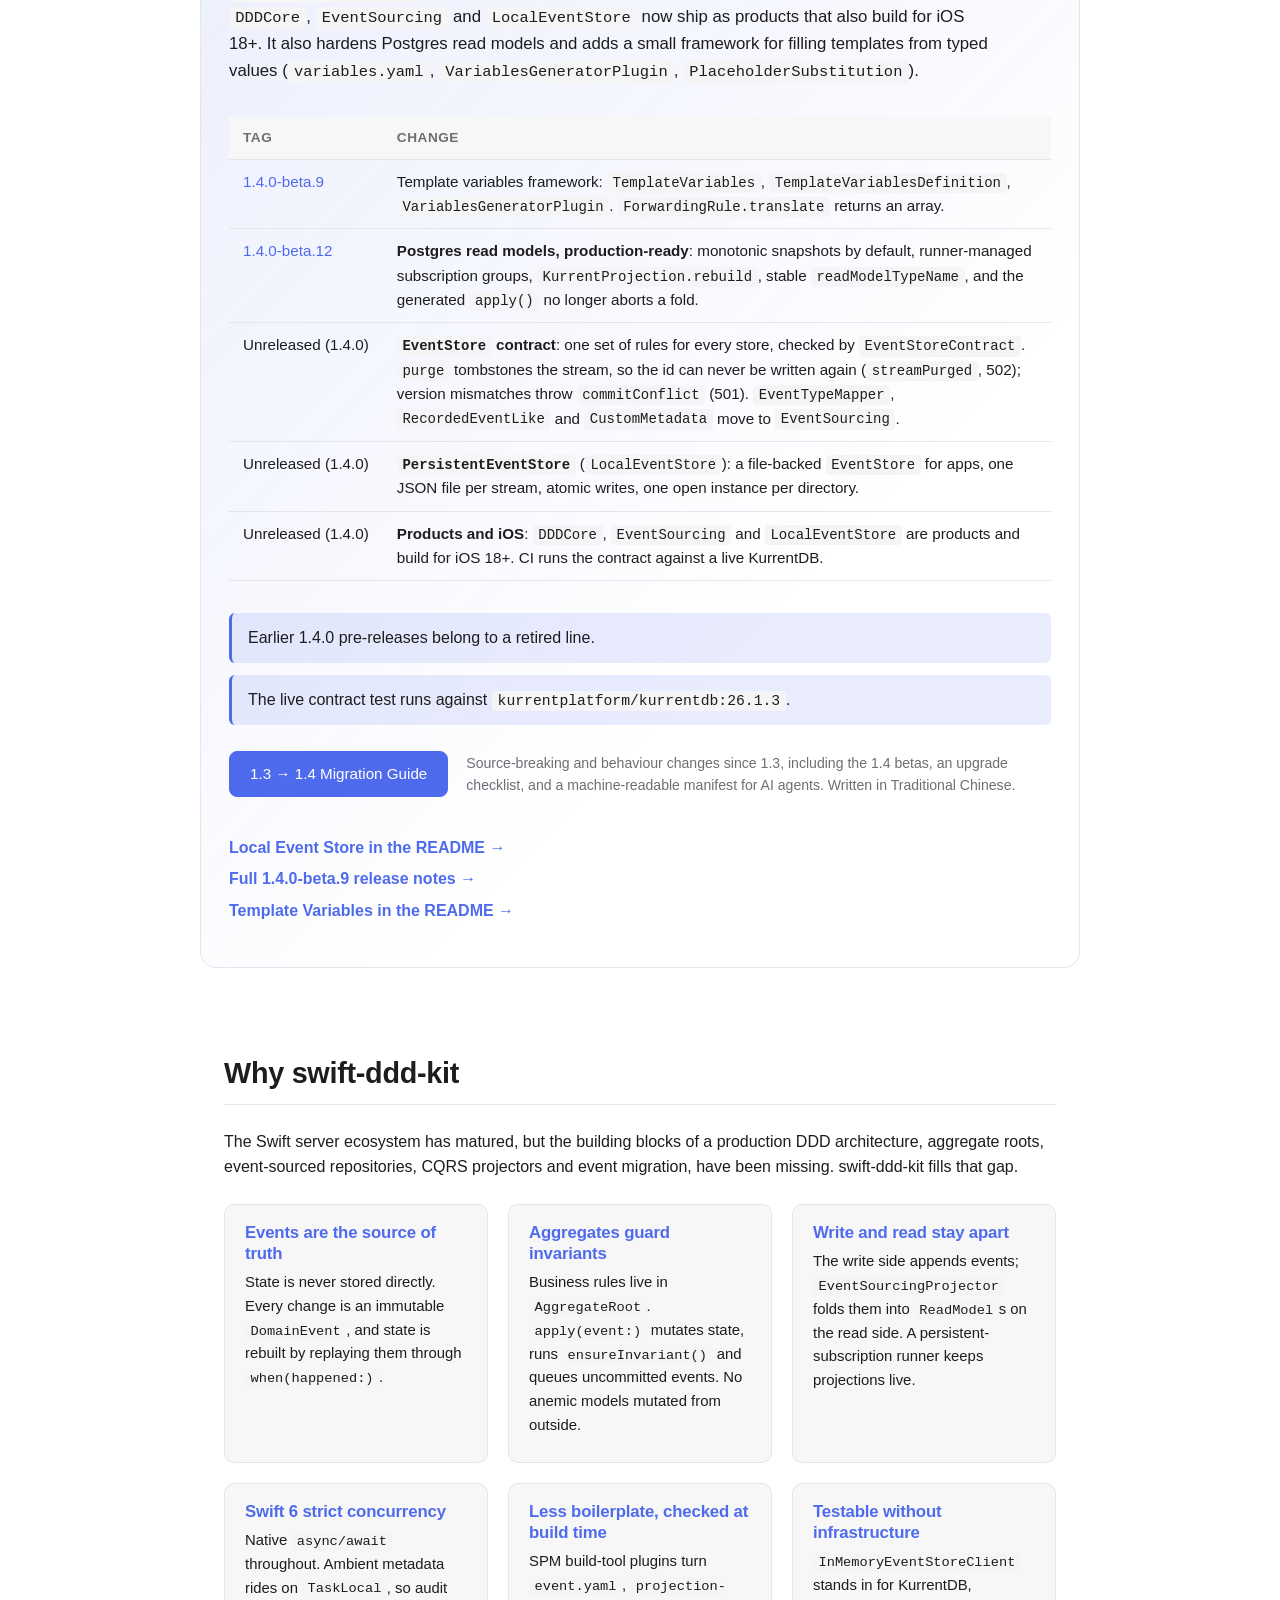
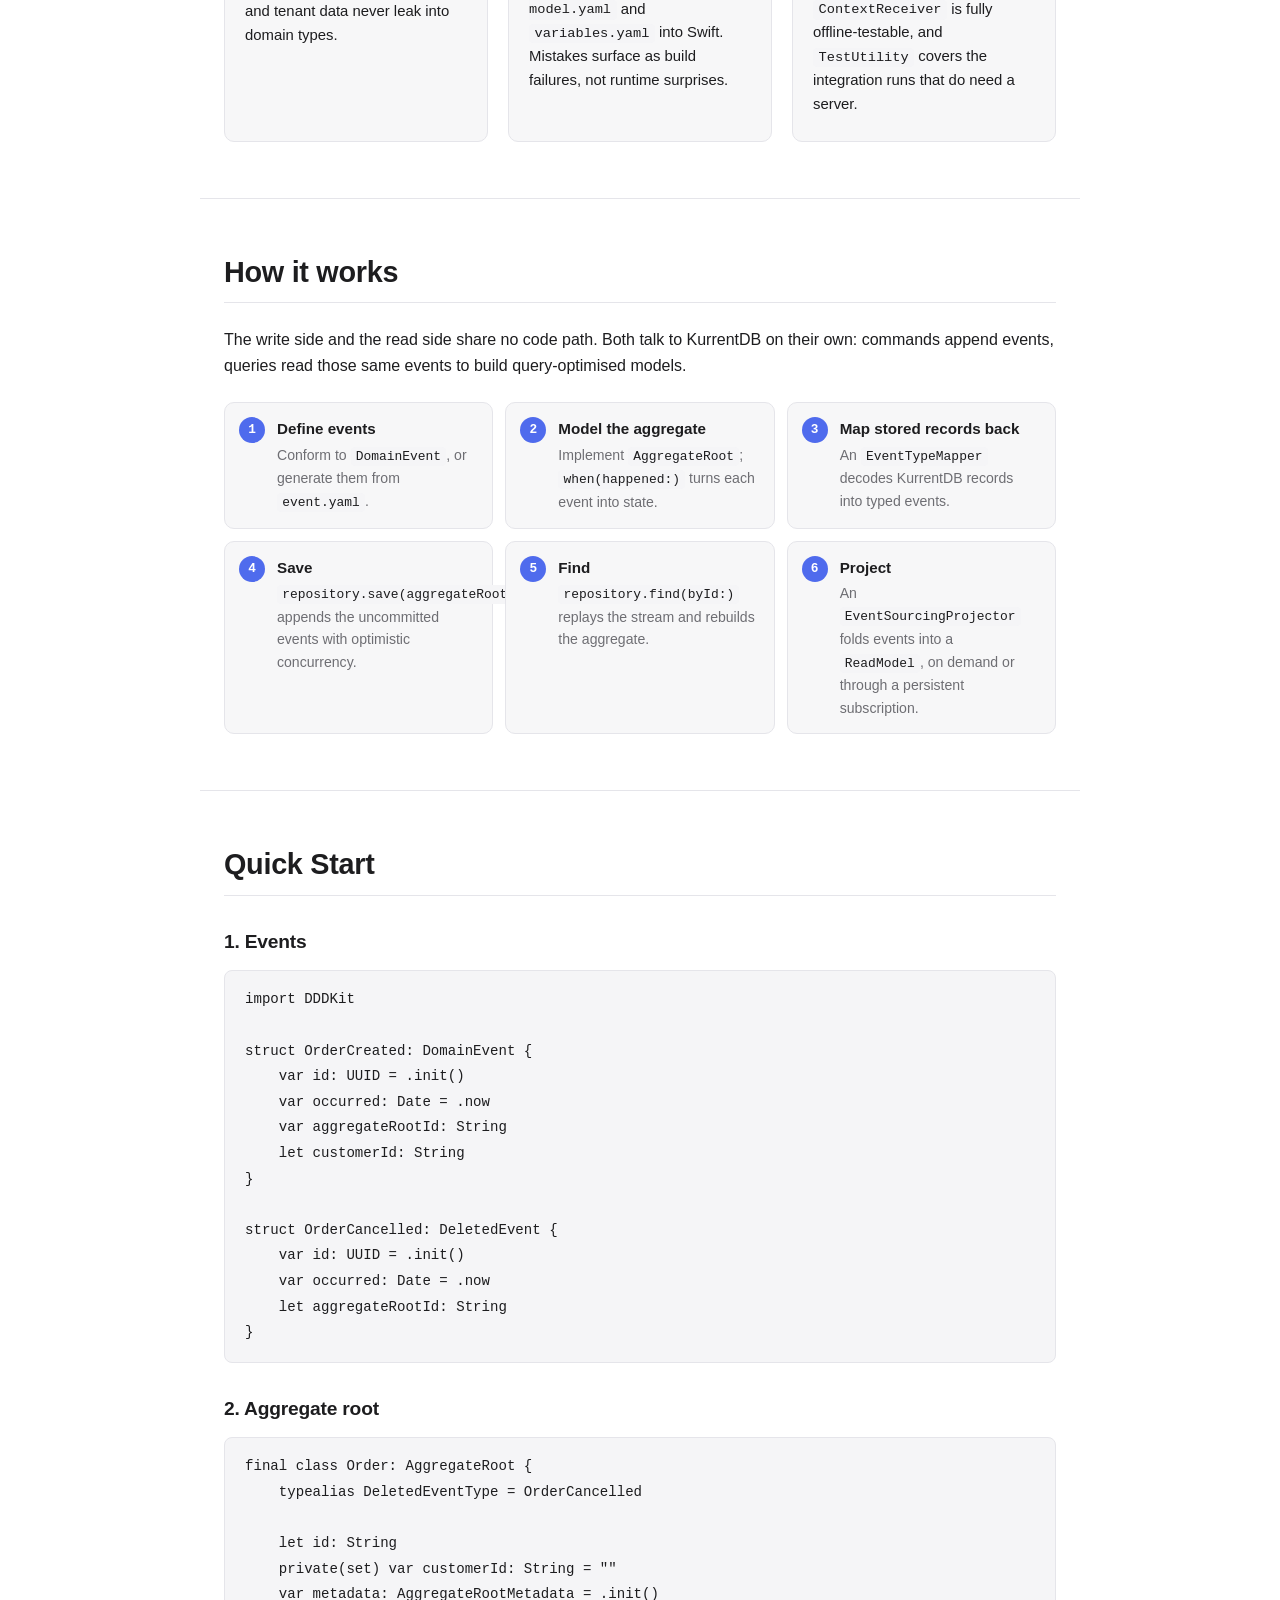
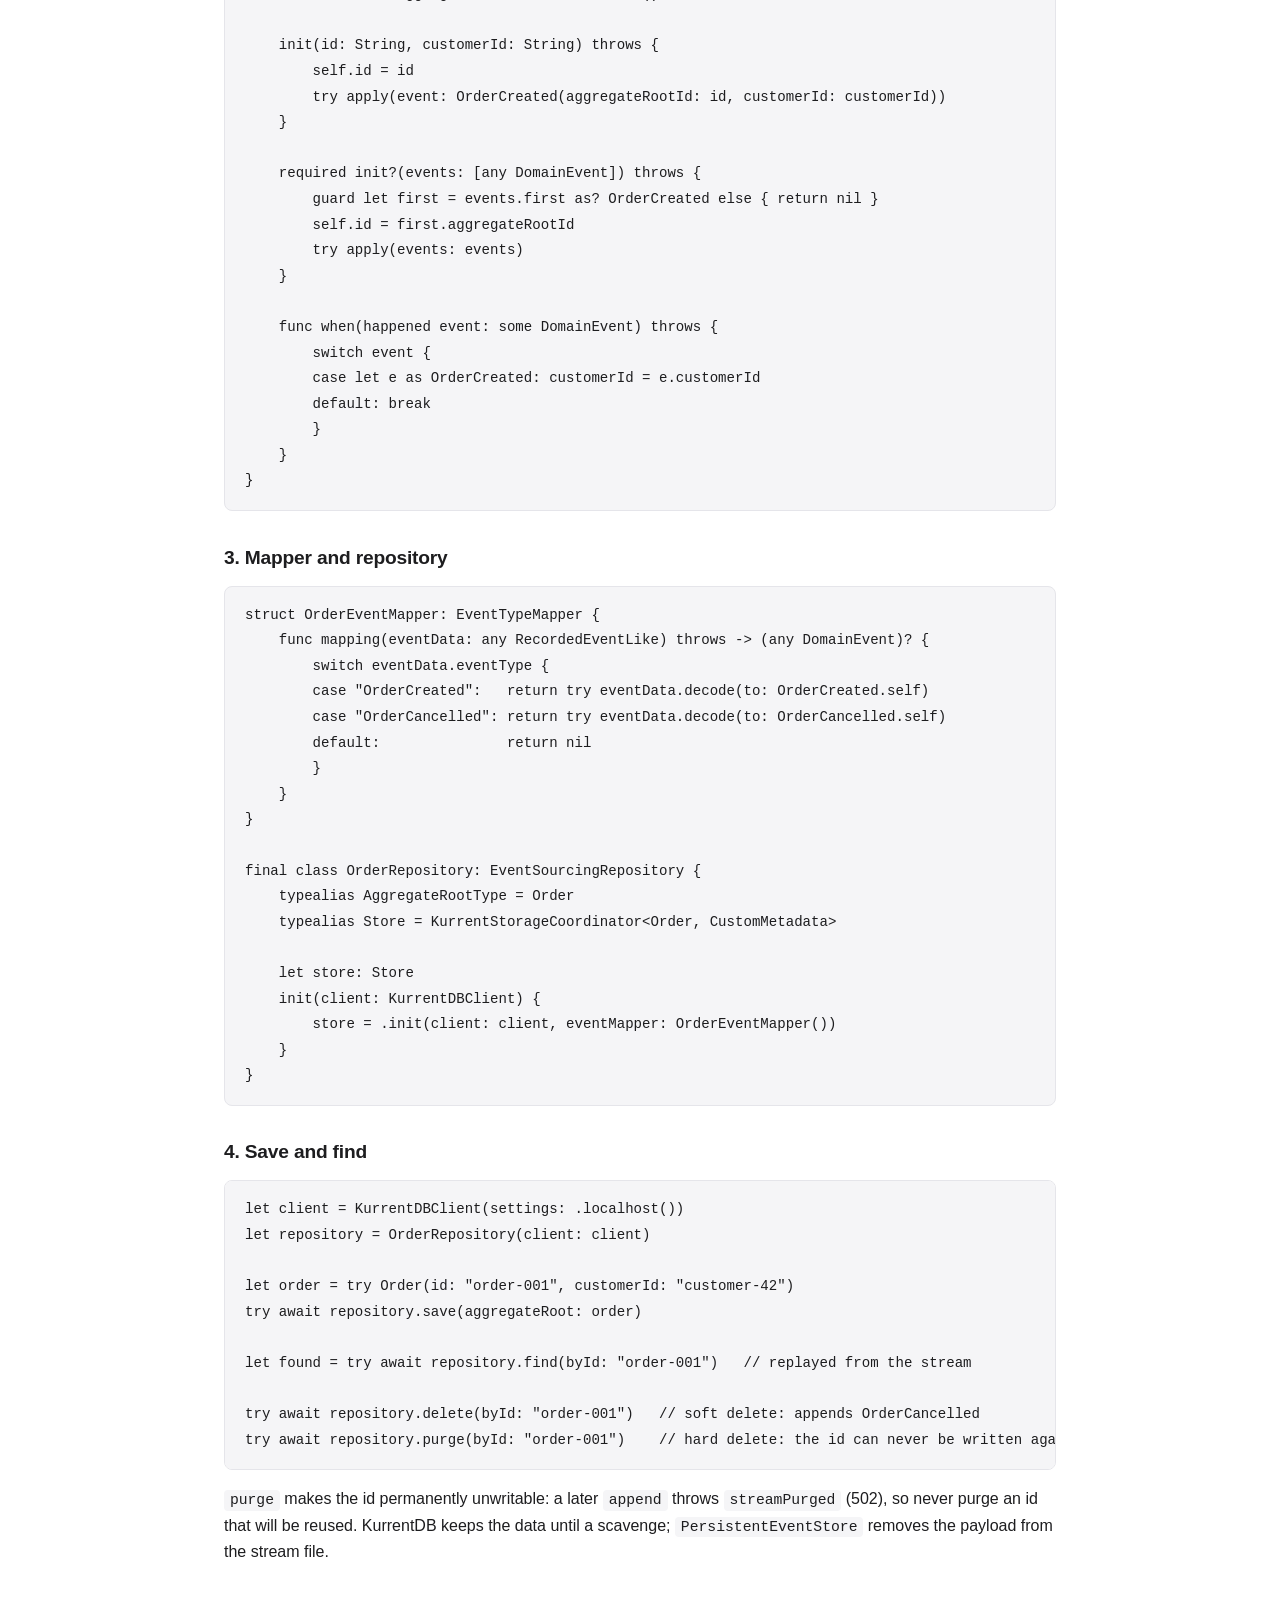
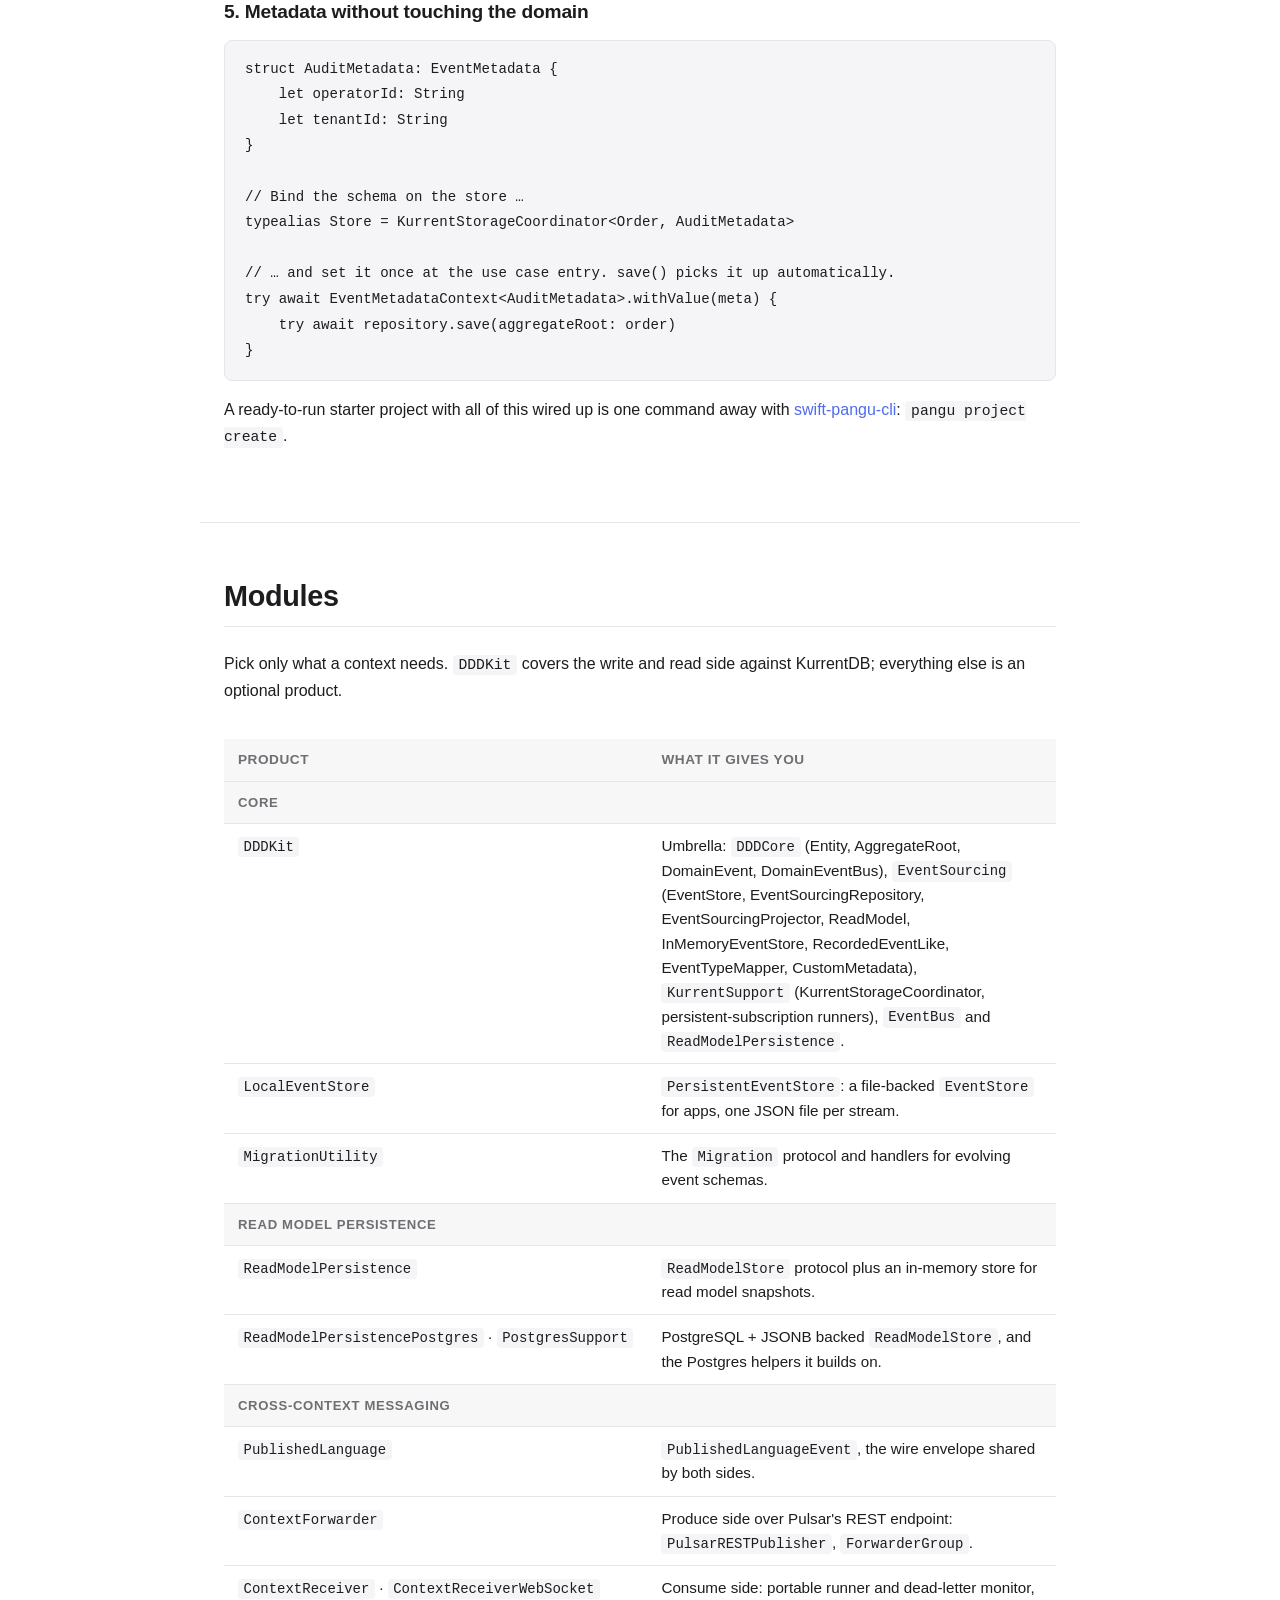
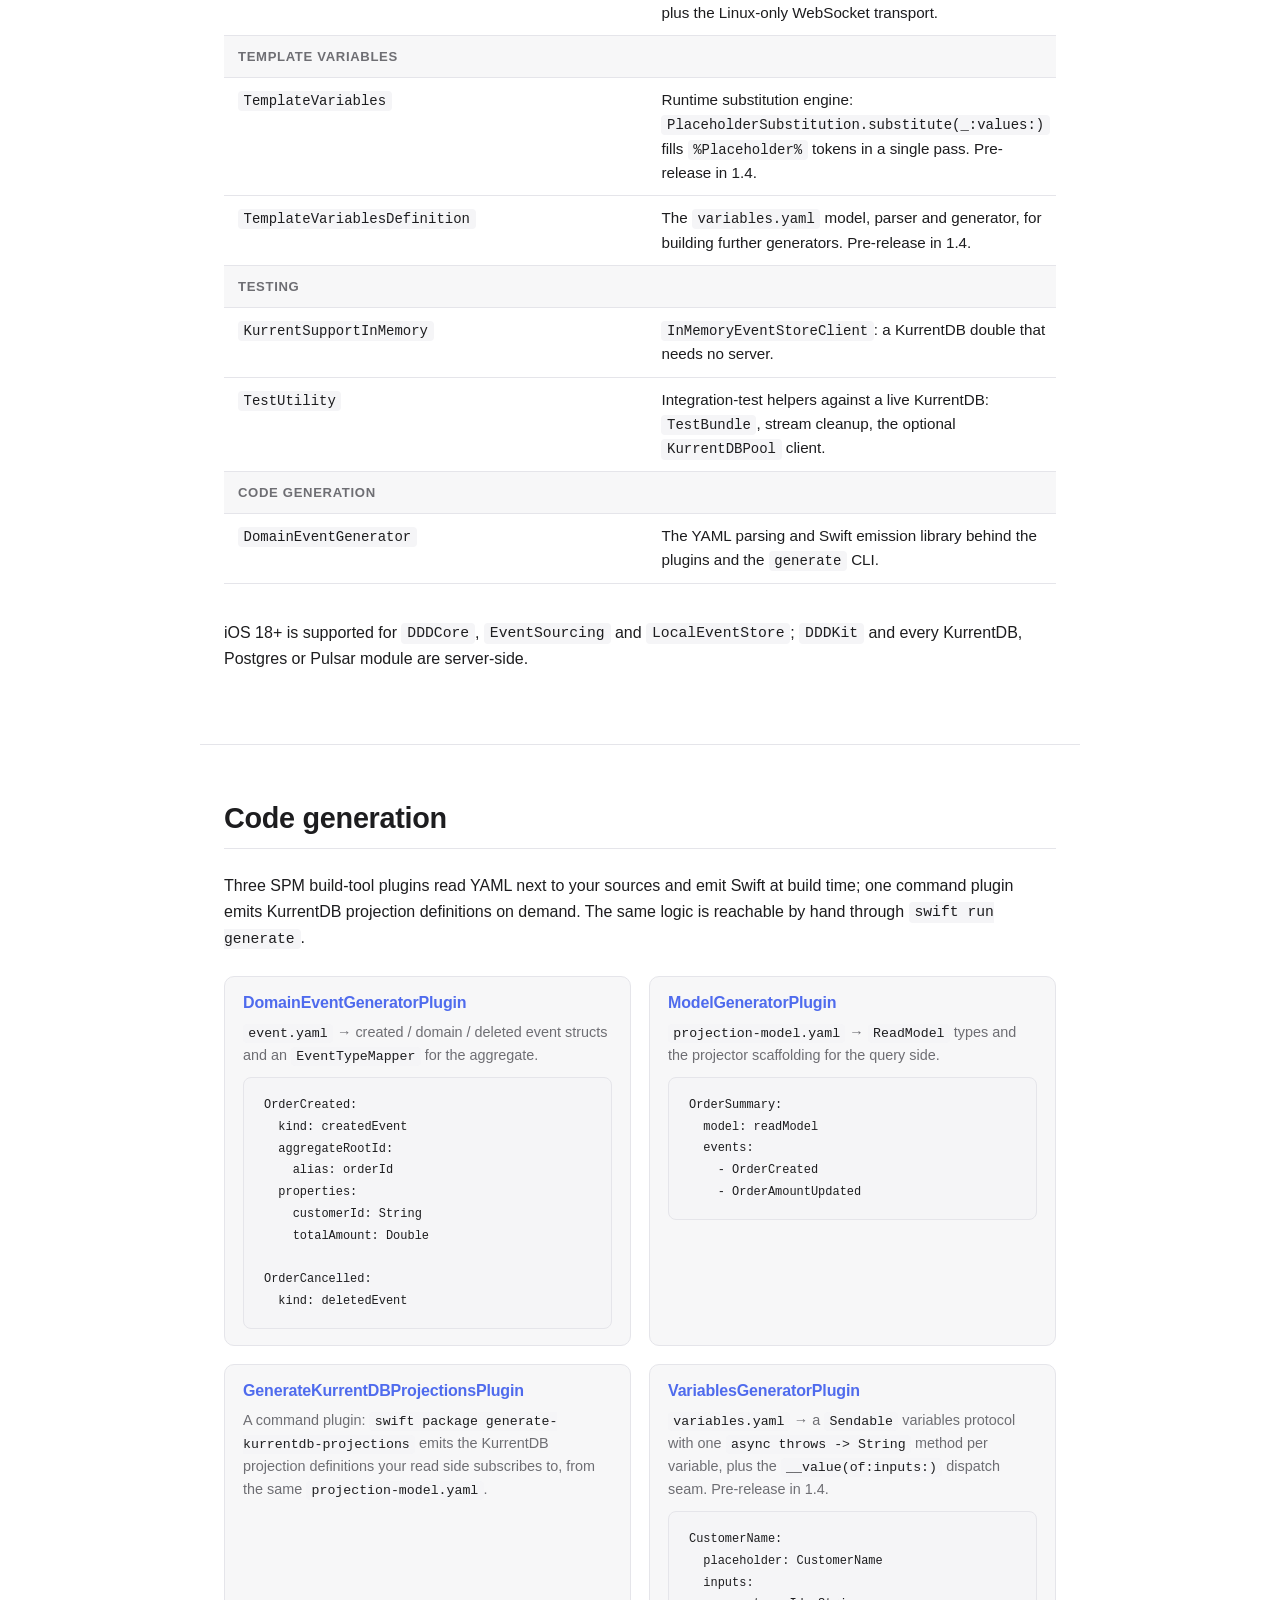
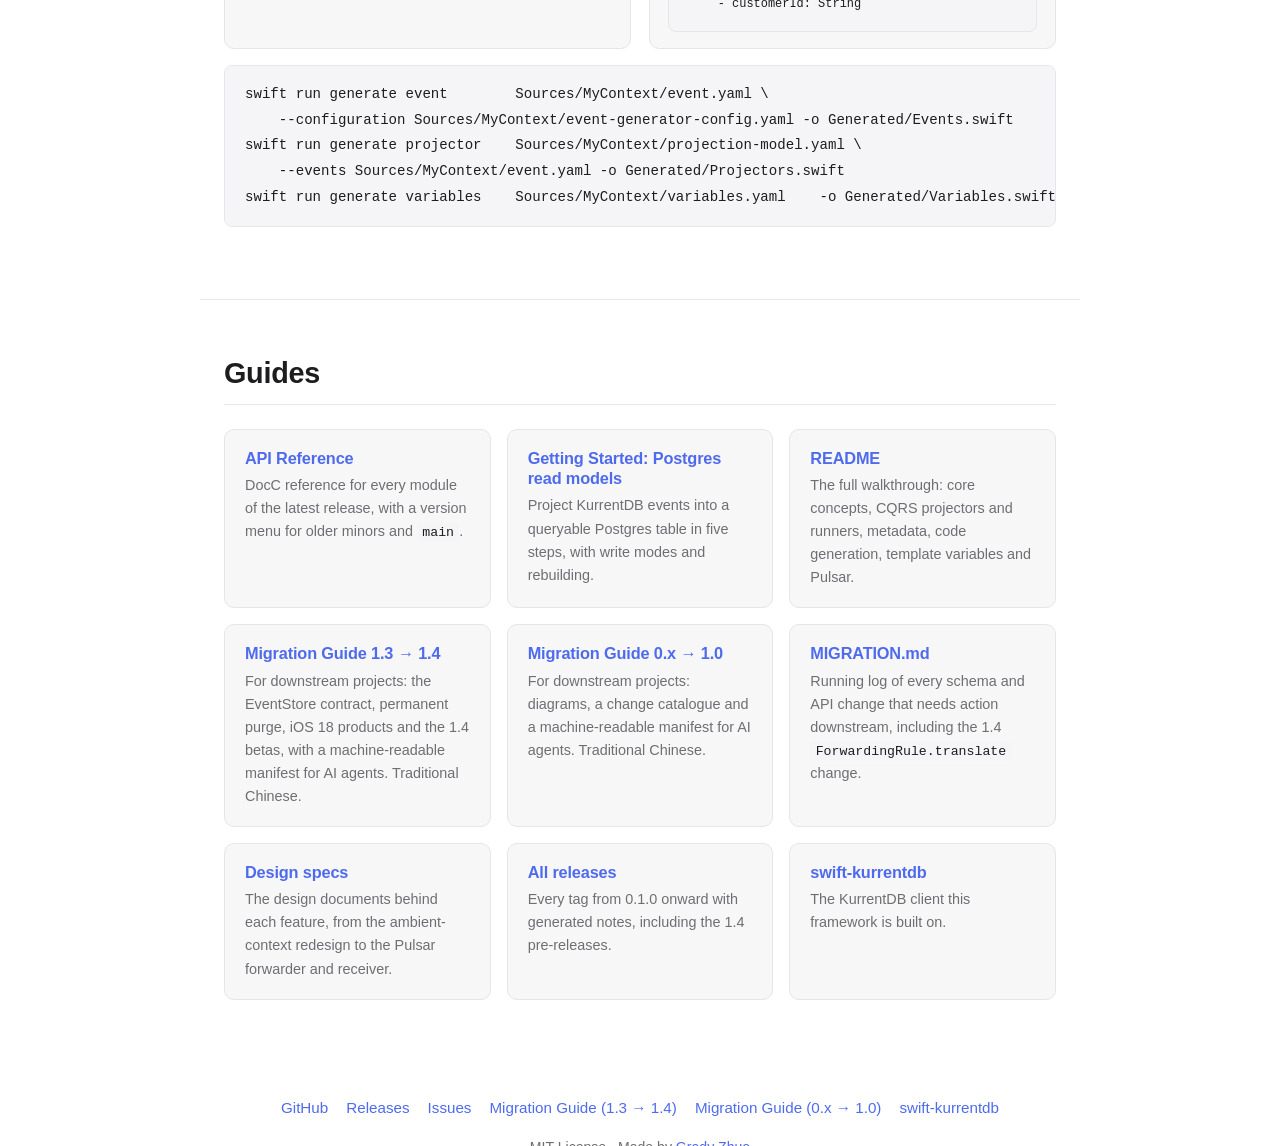
==== commit a5847ef7: "docs: label the EventStore contract work as 1.4.0, not 1.5 1.4.0 has not shipped yet, so the contrac" ====
--- a/docs/index.html
+++ b/docs/index.html
@@ -79,8 +79,8 @@
         ]
     )
 ]</code></pre>
-  <p class="note" lang="en">🧪 <strong>Trying 1.4?</strong> The template variables framework ships as a pre-release. Pin <code>from: "1.4.0-beta.9"</code> to pick it up; the API may still move before 1.4.0 is final.</p>
-  <p class="note" lang="zh-Hant">🧪 <strong>想試 1.4？</strong> Template variables 框架目前以 pre-release 發佈。將版本設為 <code>from: "1.4.0-beta.9"</code> 即可取得；在 1.4.0 正式版之前 API 仍可能調整。</p>
+  <p class="note" lang="en">🧪 <strong>Trying 1.4?</strong> Pin <code>from: "1.4.0-beta.14"</code> for template variables and the Postgres read-model work. The <code>EventStore</code> contract, <code>LocalEventStore</code> and the iOS products are on <code>main</code> and ship with 1.4.0; the API may still move until then.</p>
+  <p class="note" lang="zh-Hant">🧪 <strong>想試 1.4？</strong> 將版本設為 <code>from: "1.4.0-beta.14"</code> 即可取得 Template variables 與 Postgres read model 的改進。<code>EventStore</code> 契約、<code>LocalEventStore</code> 與 iOS product 已在 <code>main</code>，隨 1.4.0 正式版發佈；在那之前 API 仍可能調整。</p>
 </section>
 
 <!-- ===================================================================== -->
@@ -92,7 +92,6 @@
     <div class="release-picker">
       <label class="visually-hidden" for="release-select"><span lang="en">Choose a release</span><span lang="zh-Hant">選擇版本</span></label>
       <select id="release-select">
-        <option value="v1.5" data-en="1.5 (unreleased)" data-zh="1.5（未發行）">1.5 (unreleased)</option>
         <option value="v1.4" data-en="1.4 (pre-release)" data-zh="1.4（預覽版）">1.4 (pre-release)</option>
         <option value="v1.3" data-en="1.3 (latest stable)" data-zh="1.3（最新穩定版）">1.3 (latest stable)</option>
         <option value="v1.2" data-en="1.2" data-zh="1.2">1.2</option>
@@ -102,65 +101,24 @@
     </div>
   </div>
 
-  <!-- ------------------------------------------------------------------ 1.5 -->
-  <article class="release" id="v1.5">
-    <div class="whats-new-tag beta"><span lang="en">Unreleased · 1.5.0</span><span lang="zh-Hant">未發行 · 1.5.0</span></div>
-    <h3 class="release-title"><span lang="en">An <code>EventStore</code> contract, a local event store, and iOS</span><span lang="zh-Hant"><code>EventStore</code> 契約、本機事件儲存與 iOS</span></h3>
+  <!-- ------------------------------------------------------------------ 1.4 -->
+  <article class="release" id="v1.4">
+    <div class="whats-new-tag beta"><span lang="en">Pre-release · 1.4.0-beta.14</span><span lang="zh-Hant">預覽版 · 1.4.0-beta.14</span></div>
+    <h3 class="release-title"><span lang="en">An <code>EventStore</code> contract, a local event store, iOS, and template variables</span><span lang="zh-Hant"><code>EventStore</code> 契約、本機事件儲存、iOS 與 Template variables</span></h3>
     <p class="lead" lang="en">
-      1.5 writes down what every <code>EventStore</code> must do (revisions from 0, <code>commitConflict</code> on a
+      1.4 writes down what every <code>EventStore</code> must do (revisions from 0, <code>commitConflict</code> on a
       version mismatch, a permanent <code>purge</code>) and checks the in-memory, KurrentDB and file stores against
       it. <code>PersistentEventStore</code> is a new file-backed store for apps, one JSON file per stream, and
       <code>DDDCore</code>, <code>EventSourcing</code> and <code>LocalEventStore</code> now ship as products that also
-      build for iOS 18+.
+      build for iOS 18+. It also hardens Postgres read models and adds a small framework for filling templates from
+      typed values (<code>variables.yaml</code>, <code>VariablesGeneratorPlugin</code>, <code>PlaceholderSubstitution</code>).
     </p>
     <p class="lead" lang="zh-Hant">
-      1.5 明文規定每個 <code>EventStore</code> 該怎麼做（revision 從 0 起算、版本不符丟 <code>commitConflict</code>、
+      1.4 明文規定每個 <code>EventStore</code> 該怎麼做（revision 從 0 起算、版本不符丟 <code>commitConflict</code>、
       <code>purge</code> 永久生效），並以此檢查記憶體、KurrentDB 與檔案三種儲存。新增的 <code>PersistentEventStore</code>
       是給 app 用的檔案儲存，每個 stream 一個 JSON 檔；<code>DDDCore</code>、<code>EventSourcing</code> 與
-      <code>LocalEventStore</code> 改以 product 發佈，並可建置於 iOS 18+。
-    </p>
-
-    <div class="table-scroll">
-      <table class="compat">
-        <thead>
-          <tr>
-            <th><span lang="en">Tag</span><span lang="zh-Hant">Tag</span></th>
-            <th><span lang="en">Change</span><span lang="zh-Hant">變更</span></th>
-          </tr>
-        </thead>
-        <tbody>
-          <tr><td><span lang="en">Unreleased</span><span lang="zh-Hant">未發行</span></td><td><span lang="en"><strong><code>EventStore</code> contract</strong>: one set of rules for every store, checked by <code>EventStoreContract</code>. <code>purge</code> tombstones the stream, so the id can never be written again (<code>streamPurged</code>, 502); version mismatches throw <code>commitConflict</code> (501). <code>EventTypeMapper</code>, <code>RecordedEventLike</code> and <code>CustomMetadata</code> move to <code>EventSourcing</code>.</span><span lang="zh-Hant"><strong><code>EventStore</code> 契約</strong>：所有儲存共用一套規則，由 <code>EventStoreContract</code> 檢查。<code>purge</code> 改為 tombstone，該 id 永遠無法再寫入（<code>streamPurged</code>，502）；版本不符丟 <code>commitConflict</code>（501）。<code>EventTypeMapper</code>、<code>RecordedEventLike</code> 與 <code>CustomMetadata</code> 搬到 <code>EventSourcing</code>。</span></td></tr>
-          <tr><td><span lang="en">Unreleased</span><span lang="zh-Hant">未發行</span></td><td><span lang="en"><strong><code>PersistentEventStore</code></strong> (<code>LocalEventStore</code>): a file-backed <code>EventStore</code> for apps, one JSON file per stream, atomic writes, one open instance per directory.</span><span lang="zh-Hant"><strong><code>PersistentEventStore</code></strong>（<code>LocalEventStore</code>）：給 app 用的檔案式 <code>EventStore</code>，每個 stream 一個 JSON 檔、原子寫入、每個目錄只能開一個實例。</span></td></tr>
-          <tr><td><span lang="en">Unreleased</span><span lang="zh-Hant">未發行</span></td><td><span lang="en"><strong>Products and iOS</strong>: <code>DDDCore</code>, <code>EventSourcing</code> and <code>LocalEventStore</code> are products and build for iOS 18+. CI runs the contract against a live KurrentDB.</span><span lang="zh-Hant"><strong>Product 與 iOS</strong>：<code>DDDCore</code>、<code>EventSourcing</code> 與 <code>LocalEventStore</code> 成為 product，並可建置於 iOS 18+。CI 對真實 KurrentDB 執行契約測試。</span></td></tr>
-        </tbody>
-      </table>
-    </div>
-    <p class="note" lang="en">The live contract test runs against <code>kurrentplatform/kurrentdb:26.1.3</code>.</p>
-    <p class="note" lang="zh-Hant">真實 KurrentDB 的契約測試以 <code>kurrentplatform/kurrentdb:26.1.3</code> 為準。</p>
-
-    <div class="cta-row">
-      <a class="btn primary" href="./migration/swift-ddd-kit-1.3-to-1.5.html"><span lang="en">1.3 → 1.5 Migration Guide</span><span lang="zh-Hant">1.3 → 1.5 遷移指南</span></a>
-      <p class="cta-note" lang="en">Source-breaking and behaviour changes since 1.3, including the 1.4 betas, an upgrade checklist, and a machine-readable manifest for AI agents. Written in Traditional Chinese.</p>
-      <p class="cta-note" lang="zh-Hant">1.3 以來的 source-breaking 與行為變更（包含 1.4 預覽版）、升級步驟清單，以及給 AI agent 的機器可讀遷移清單。</p>
-    </div>
-
-    <p class="release-link"><a href="https://github.com/gradyzhuo/swift-ddd-kit/blob/main/README.md#local-event-store-ios-and-macos-apps" target="_blank" rel="noopener"><span lang="en">Local Event Store in the README →</span><span lang="zh-Hant">README 的 Local Event Store 章節 →</span></a></p>
-  </article>
-
-  <!-- ------------------------------------------------------------------ 1.4 -->
-  <article class="release" id="v1.4">
-    <div class="whats-new-tag beta"><span lang="en">Pre-release · 1.4.0-beta.14</span><span lang="zh-Hant">預覽版 · 1.4.0-beta.14</span></div>
-    <h3 class="release-title"><span lang="en">Template variables framework</span><span lang="zh-Hant">Template variables 框架</span></h3>
-    <p class="lead" lang="en">
-      1.4 adds a small framework for filling templates from typed values. A <code>variables.yaml</code>
-      declares placeholders with typed inputs; <code>VariablesGeneratorPlugin</code> generates a
-      <code>Sendable</code> protocol with one <code>async throws -&gt; String</code> method per variable;
-      <code>PlaceholderSubstitution</code> fills <code>%Placeholder%</code> tokens in a single pass.
-    </p>
-    <p class="lead" lang="zh-Hant">
-      1.4 新增一個以型別化數值填入模板的小框架。<code>variables.yaml</code> 宣告帶有型別化 input 的 placeholder；
-      <code>VariablesGeneratorPlugin</code> 為每個變數生成一個 <code>async throws -&gt; String</code> 方法，
-      組成一個 <code>Sendable</code> protocol；<code>PlaceholderSubstitution</code> 以單一遍歷填入 <code>%Placeholder%</code>。
+      <code>LocalEventStore</code> 改以 product 發佈，並可建置於 iOS 18+。另外強化 Postgres read model，並新增以型別化數值填入模板的小框架
+      （<code>variables.yaml</code>、<code>VariablesGeneratorPlugin</code>、<code>PlaceholderSubstitution</code>）。
     </p>
 
     <div class="table-scroll">
@@ -174,12 +132,24 @@
         <tbody>
           <tr><td><a href="https://github.com/gradyzhuo/swift-ddd-kit/releases/tag/1.4.0-beta.9">1.4.0-beta.9</a></td><td><span lang="en">Template variables framework: <code>TemplateVariables</code>, <code>TemplateVariablesDefinition</code>, <code>VariablesGeneratorPlugin</code>. <code>ForwardingRule.translate</code> returns an array.</span><span lang="zh-Hant">Template variables 框架：<code>TemplateVariables</code>、<code>TemplateVariablesDefinition</code>、<code>VariablesGeneratorPlugin</code>。<code>ForwardingRule.translate</code> 改為回傳陣列。</span></td></tr>
           <tr><td><a href="https://github.com/gradyzhuo/swift-ddd-kit/releases/tag/1.4.0-beta.12">1.4.0-beta.12</a></td><td><span lang="en"><strong>Postgres read models, production-ready</strong>: monotonic snapshots by default, runner-managed subscription groups, <code>KurrentProjection.rebuild</code>, stable <code>readModelTypeName</code>, and the generated <code>apply()</code> no longer aborts a fold.</span><span lang="zh-Hant"><strong>Postgres read model 上線強化</strong>：預設 monotonic snapshot、runner 自行管理 subscription group、<code>KurrentProjection.rebuild</code>、穩定的 <code>readModelTypeName</code>，且生成的 <code>apply()</code> 不再中斷整個 fold。</span></td></tr>
+          <tr><td><span lang="en">Unreleased (1.4.0)</span><span lang="zh-Hant">未發行（1.4.0）</span></td><td><span lang="en"><strong><code>EventStore</code> contract</strong>: one set of rules for every store, checked by <code>EventStoreContract</code>. <code>purge</code> tombstones the stream, so the id can never be written again (<code>streamPurged</code>, 502); version mismatches throw <code>commitConflict</code> (501). <code>EventTypeMapper</code>, <code>RecordedEventLike</code> and <code>CustomMetadata</code> move to <code>EventSourcing</code>.</span><span lang="zh-Hant"><strong><code>EventStore</code> 契約</strong>：所有儲存共用一套規則，由 <code>EventStoreContract</code> 檢查。<code>purge</code> 改為 tombstone，該 id 永遠無法再寫入（<code>streamPurged</code>，502）；版本不符丟 <code>commitConflict</code>（501）。<code>EventTypeMapper</code>、<code>RecordedEventLike</code> 與 <code>CustomMetadata</code> 搬到 <code>EventSourcing</code>。</span></td></tr>
+          <tr><td><span lang="en">Unreleased (1.4.0)</span><span lang="zh-Hant">未發行（1.4.0）</span></td><td><span lang="en"><strong><code>PersistentEventStore</code></strong> (<code>LocalEventStore</code>): a file-backed <code>EventStore</code> for apps, one JSON file per stream, atomic writes, one open instance per directory.</span><span lang="zh-Hant"><strong><code>PersistentEventStore</code></strong>（<code>LocalEventStore</code>）：給 app 用的檔案式 <code>EventStore</code>，每個 stream 一個 JSON 檔、原子寫入、每個目錄只能開一個實例。</span></td></tr>
+          <tr><td><span lang="en">Unreleased (1.4.0)</span><span lang="zh-Hant">未發行（1.4.0）</span></td><td><span lang="en"><strong>Products and iOS</strong>: <code>DDDCore</code>, <code>EventSourcing</code> and <code>LocalEventStore</code> are products and build for iOS 18+. CI runs the contract against a live KurrentDB.</span><span lang="zh-Hant"><strong>Product 與 iOS</strong>：<code>DDDCore</code>、<code>EventSourcing</code> 與 <code>LocalEventStore</code> 成為 product，並可建置於 iOS 18+。CI 對真實 KurrentDB 執行契約測試。</span></td></tr>
         </tbody>
       </table>
     </div>
     <p class="note" lang="en">Earlier 1.4.0 pre-releases belong to a retired line.</p>
     <p class="note" lang="zh-Hant">較早的 1.4.0 預覽版屬於已停用的版本線。</p>
-
+    <p class="note" lang="en">The live contract test runs against <code>kurrentplatform/kurrentdb:26.1.3</code>.</p>
+    <p class="note" lang="zh-Hant">真實 KurrentDB 的契約測試以 <code>kurrentplatform/kurrentdb:26.1.3</code> 為準。</p>
+
+    <div class="cta-row">
+      <a class="btn primary" href="./migration/swift-ddd-kit-1.3-to-1.4.html"><span lang="en">1.3 → 1.4 Migration Guide</span><span lang="zh-Hant">1.3 → 1.4 遷移指南</span></a>
+      <p class="cta-note" lang="en">Source-breaking and behaviour changes since 1.3, including the 1.4 betas, an upgrade checklist, and a machine-readable manifest for AI agents. Written in Traditional Chinese.</p>
+      <p class="cta-note" lang="zh-Hant">1.3 以來的 source-breaking 與行為變更（包含 1.4 預覽版）、升級步驟清單，以及給 AI agent 的機器可讀遷移清單。</p>
+    </div>
+
+    <p class="release-link"><a href="https://github.com/gradyzhuo/swift-ddd-kit/blob/main/README.md#local-event-store-ios-and-macos-apps" target="_blank" rel="noopener"><span lang="en">Local Event Store in the README →</span><span lang="zh-Hant">README 的 Local Event Store 章節 →</span></a></p>
     <p class="release-link"><a href="https://github.com/gradyzhuo/swift-ddd-kit/releases/tag/1.4.0-beta.9" target="_blank" rel="noopener"><span lang="en">Full 1.4.0-beta.9 release notes →</span><span lang="zh-Hant">1.4.0-beta.9 完整 release notes →</span></a></p>
     <p class="release-link"><a href="https://github.com/gradyzhuo/swift-ddd-kit/blob/main/README.md#template-variables" target="_blank" rel="noopener"><span lang="en">Template Variables in the README →</span><span lang="zh-Hant">README 的 Template Variables 章節 →</span></a></p>
   </article>
@@ -684,8 +654,8 @@
       <p lang="en">The full walkthrough: core concepts, CQRS projectors and runners, metadata, code generation, template variables and Pulsar.</p>
       <p lang="zh-Hant">完整導覽：核心概念、CQRS projector 與 runner、metadata、程式碼生成、模板變數與 Pulsar。</p>
     </a>
-    <a class="doc-card" href="./migration/swift-ddd-kit-1.3-to-1.5.html">
-      <h3><span lang="en">Migration Guide 1.3 → 1.5</span><span lang="zh-Hant">遷移指南 1.3 → 1.5</span></h3>
+    <a class="doc-card" href="./migration/swift-ddd-kit-1.3-to-1.4.html">
+      <h3><span lang="en">Migration Guide 1.3 → 1.4</span><span lang="zh-Hant">遷移指南 1.3 → 1.4</span></h3>
       <p lang="en">For downstream projects: the EventStore contract, permanent purge, iOS 18 products and the 1.4 betas, with a machine-readable manifest for AI agents. Traditional Chinese.</p>
       <p lang="zh-Hant">給下游專案：EventStore 契約、永久 purge、iOS 18 product 與 1.4 預覽版的變更，附給 AI agent 的機器可讀遷移清單。</p>
     </a>
@@ -722,7 +692,7 @@
     <a href="https://github.com/gradyzhuo/swift-ddd-kit" target="_blank" rel="noopener">GitHub</a>
     <a href="https://github.com/gradyzhuo/swift-ddd-kit/releases" target="_blank" rel="noopener"><span lang="en">Releases</span><span lang="zh-Hant">版本</span></a>
     <a href="https://github.com/gradyzhuo/swift-ddd-kit/issues" target="_blank" rel="noopener">Issues</a>
-    <a href="./migration/swift-ddd-kit-1.3-to-1.5.html"><span lang="en">Migration Guide (1.3 → 1.5)</span><span lang="zh-Hant">遷移指南（1.3 → 1.5）</span></a>
+    <a href="./migration/swift-ddd-kit-1.3-to-1.4.html"><span lang="en">Migration Guide (1.3 → 1.4)</span><span lang="zh-Hant">遷移指南（1.3 → 1.4）</span></a>
     <a href="./migration/swift-ddd-kit-0.x-to-1.0.html"><span lang="en">Migration Guide (0.x → 1.0)</span><span lang="zh-Hant">遷移指南（0.x → 1.0）</span></a>
     <a href="https://gradyzhuo.github.io/swift-kurrentdb/" target="_blank" rel="noopener">swift-kurrentdb</a>
   </div>
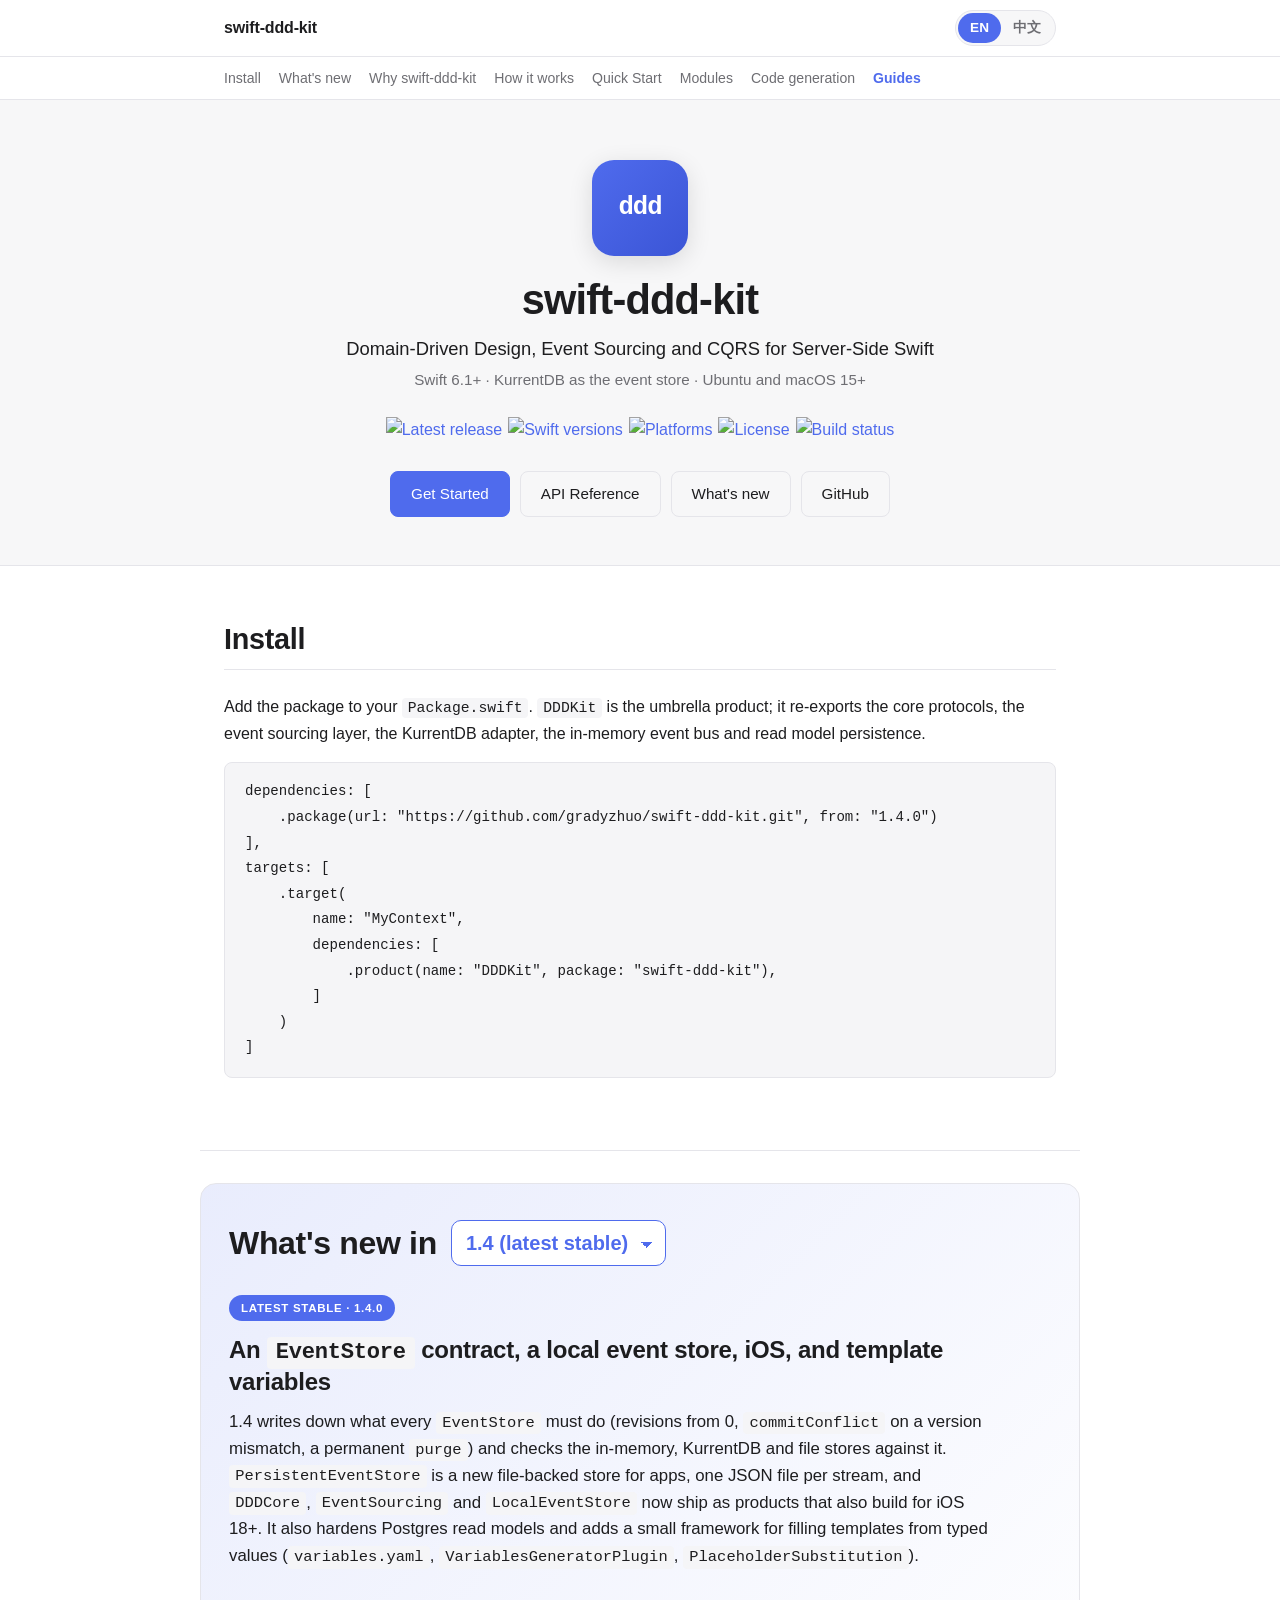
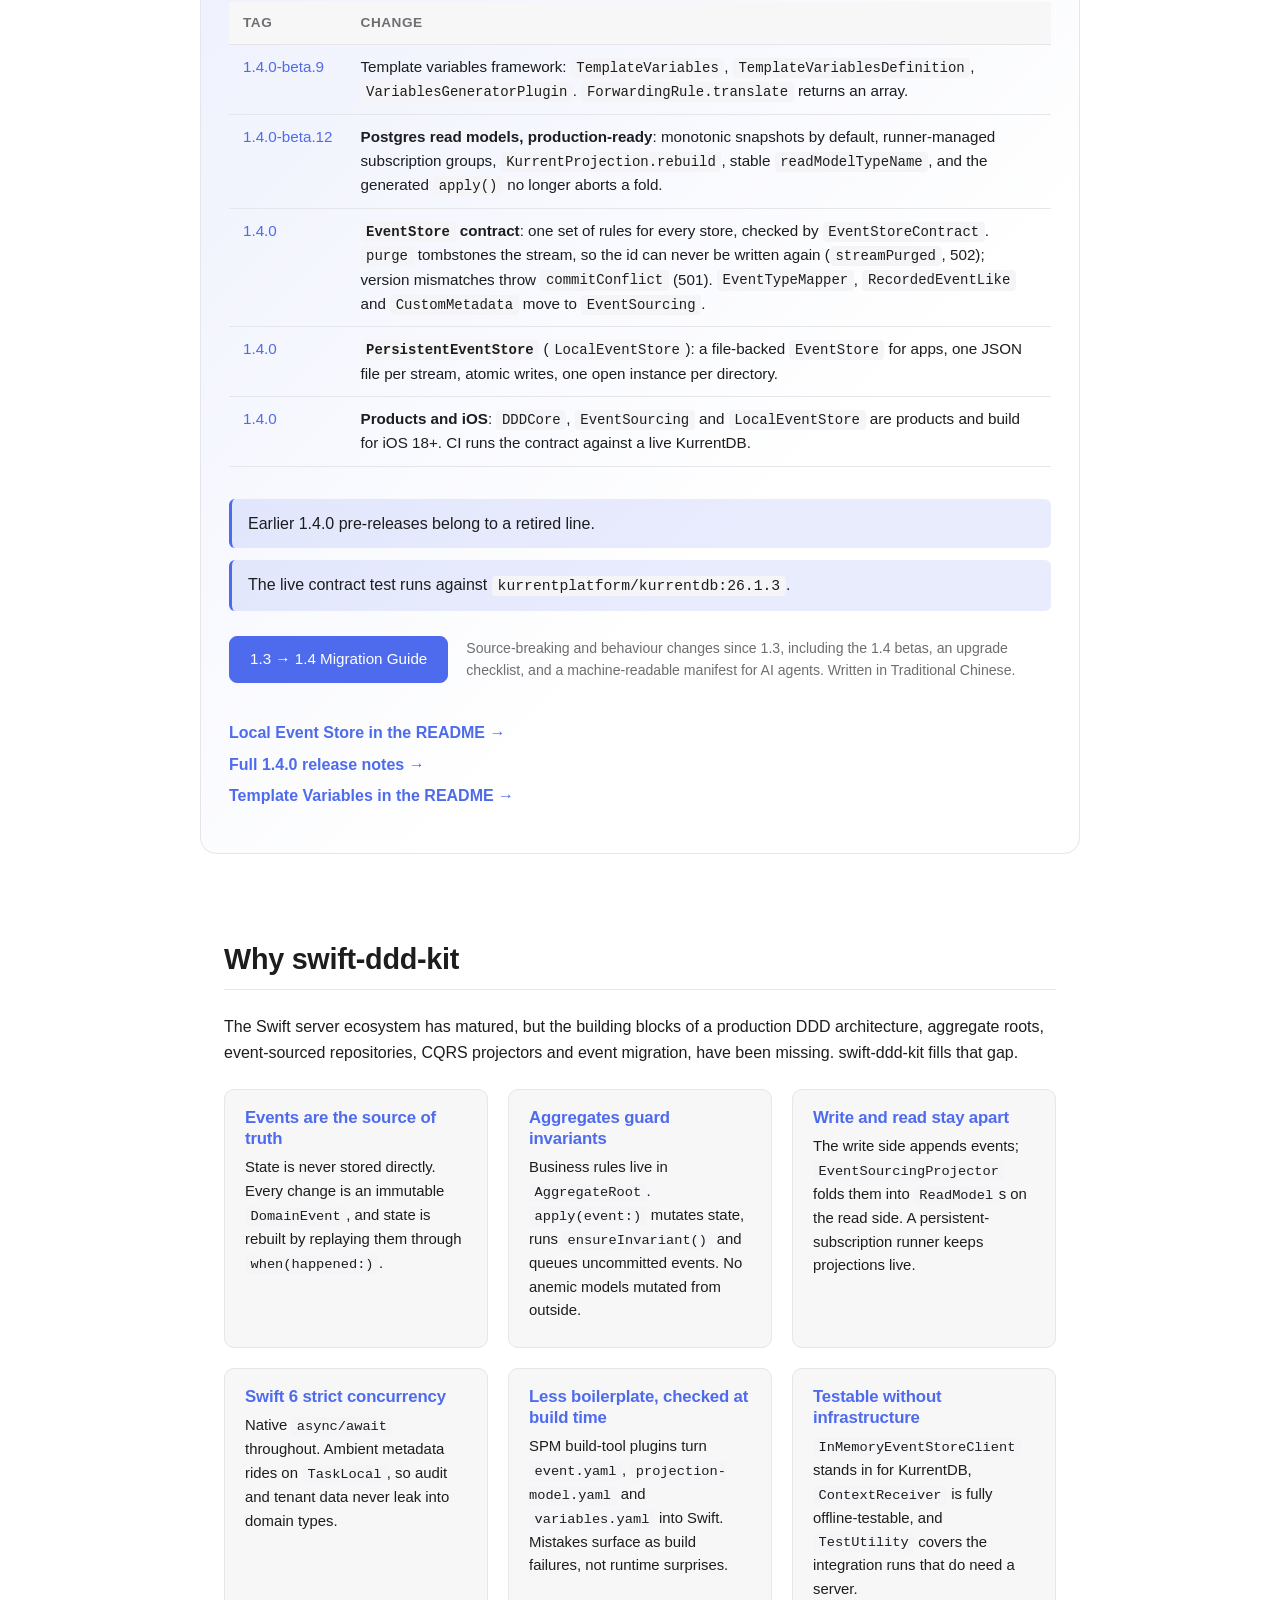
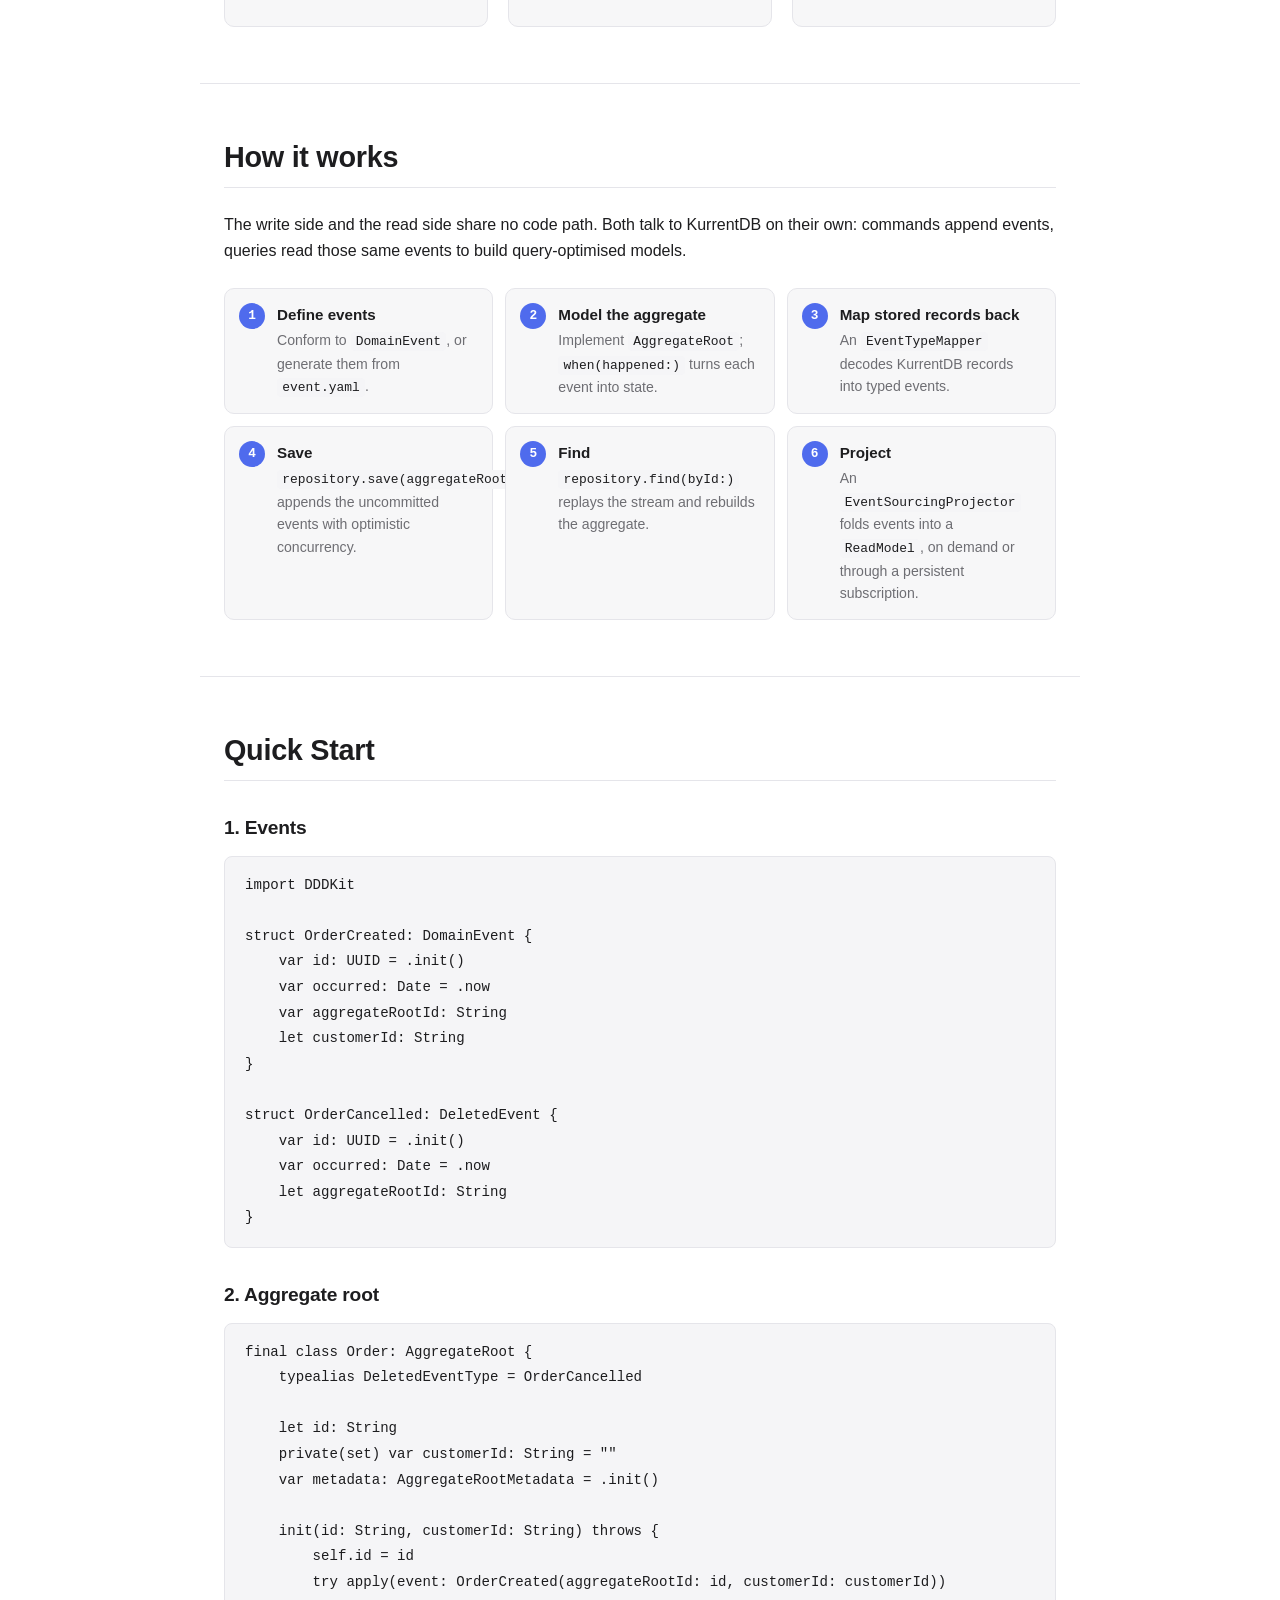
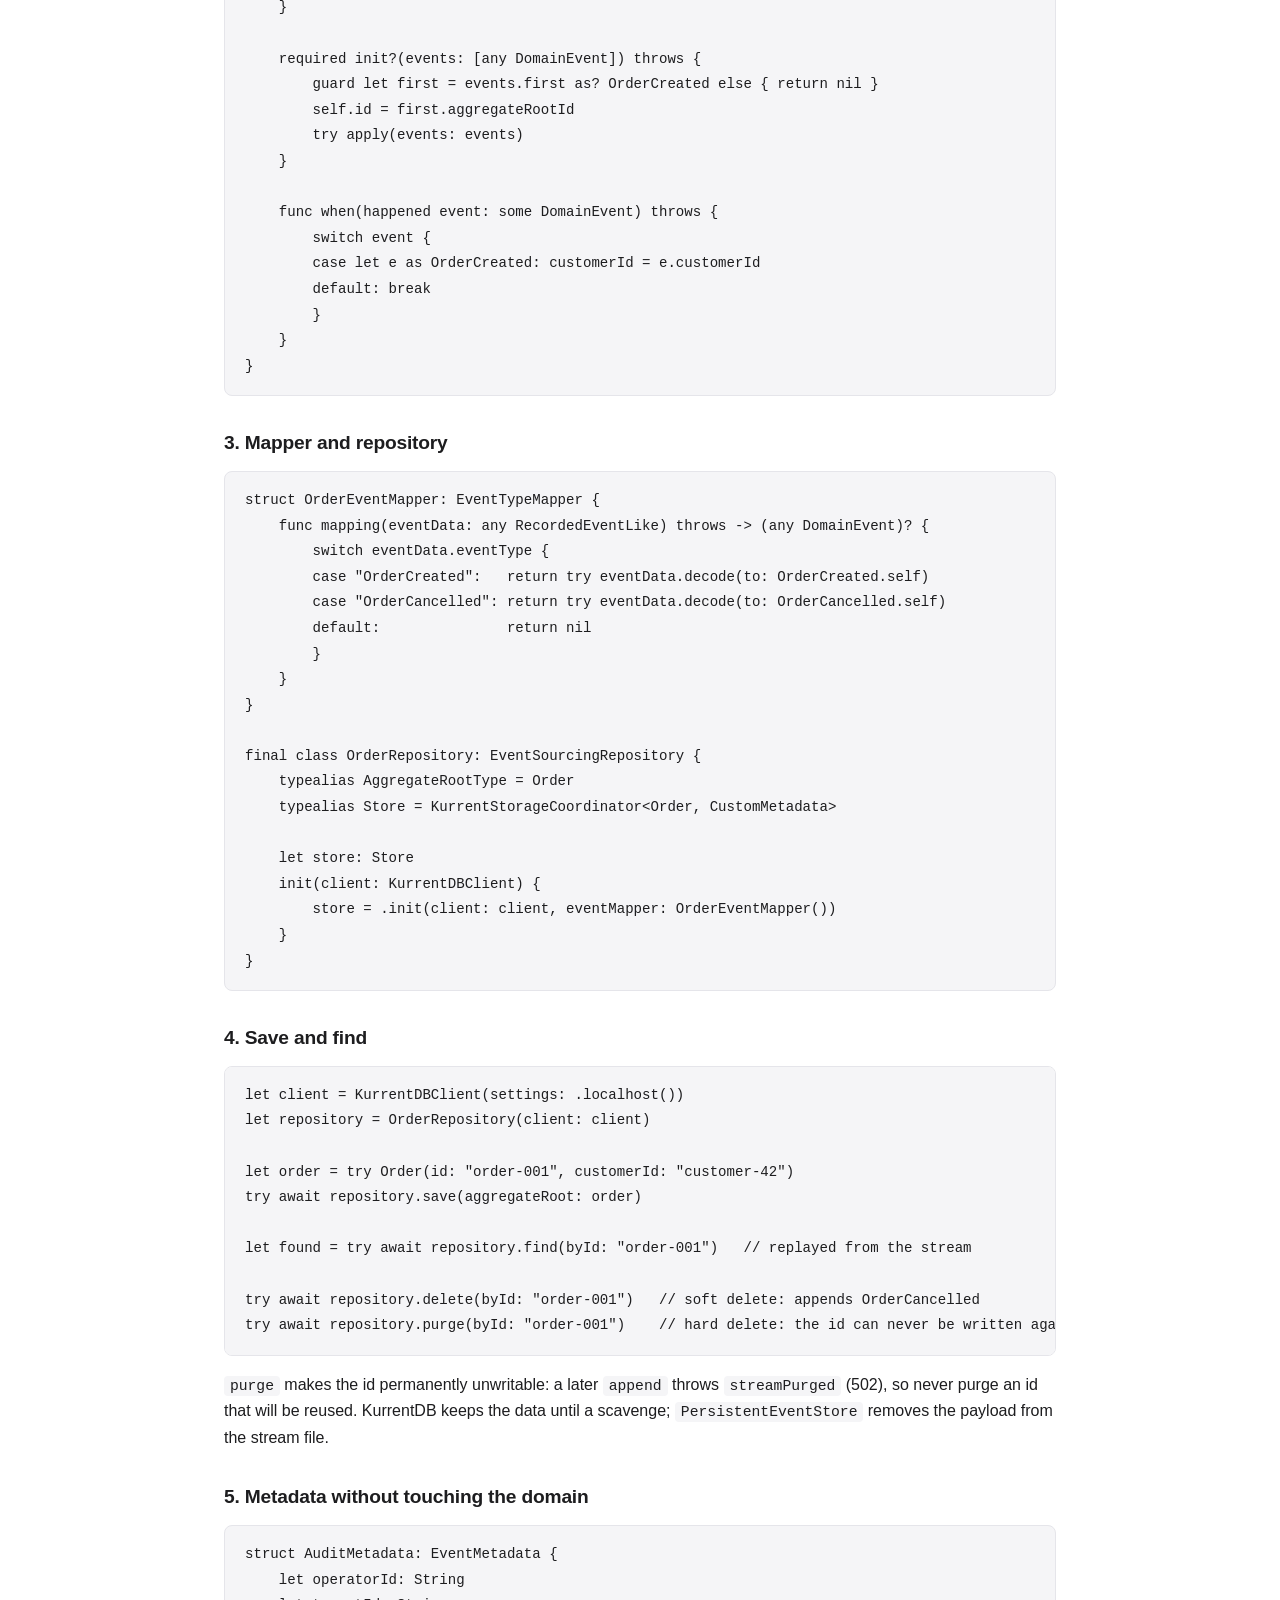
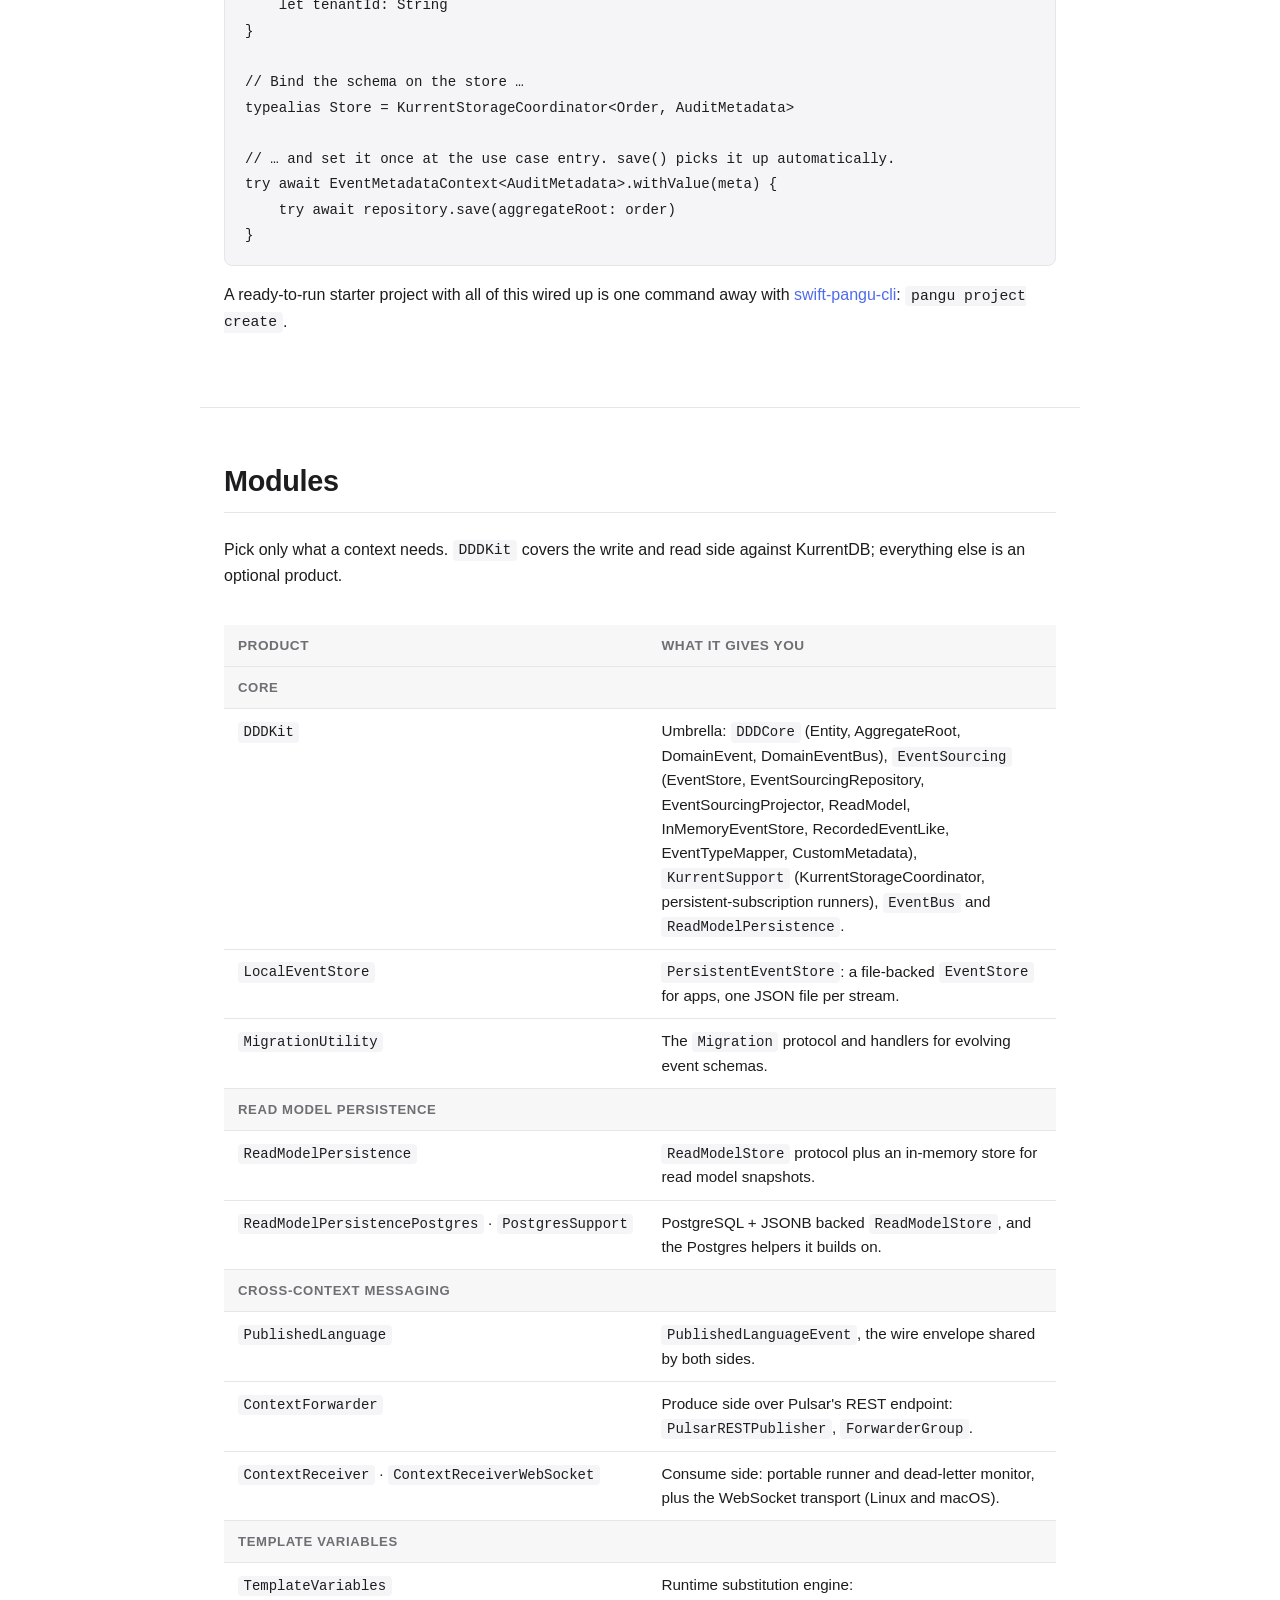
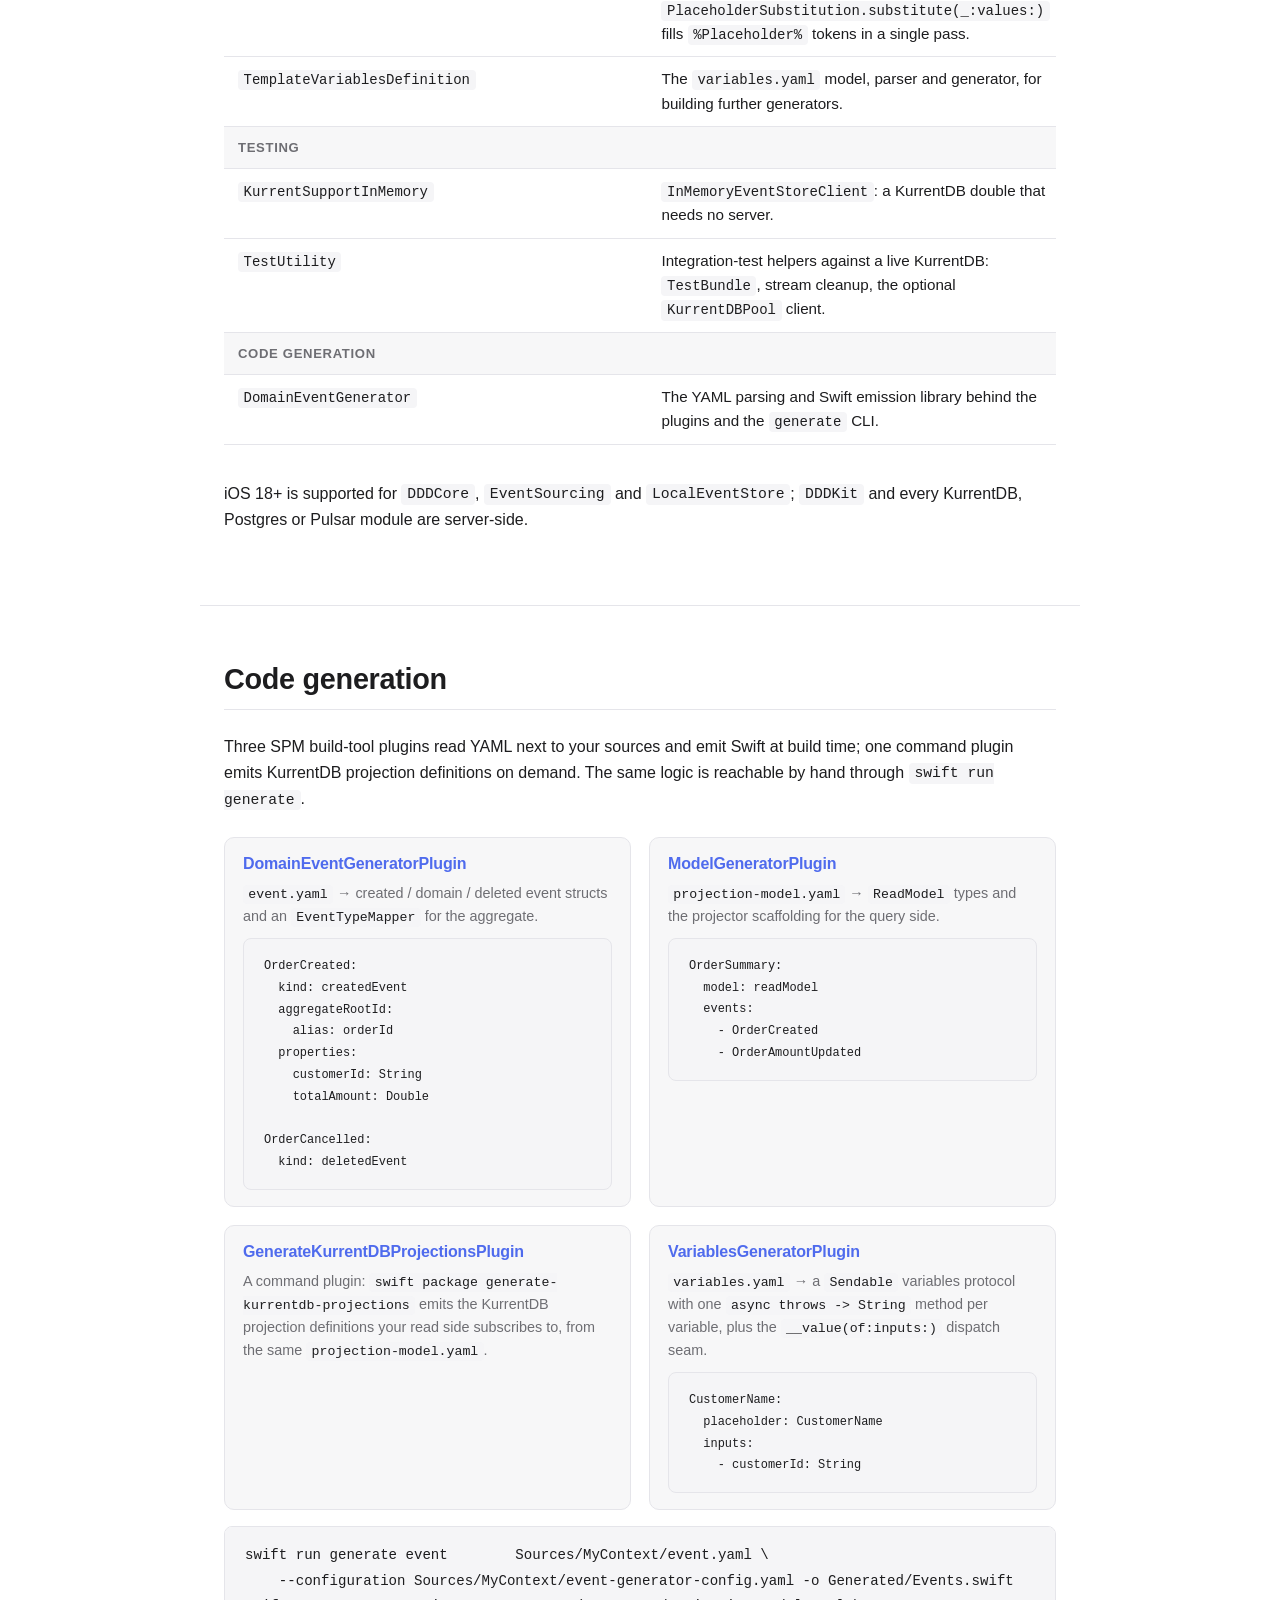
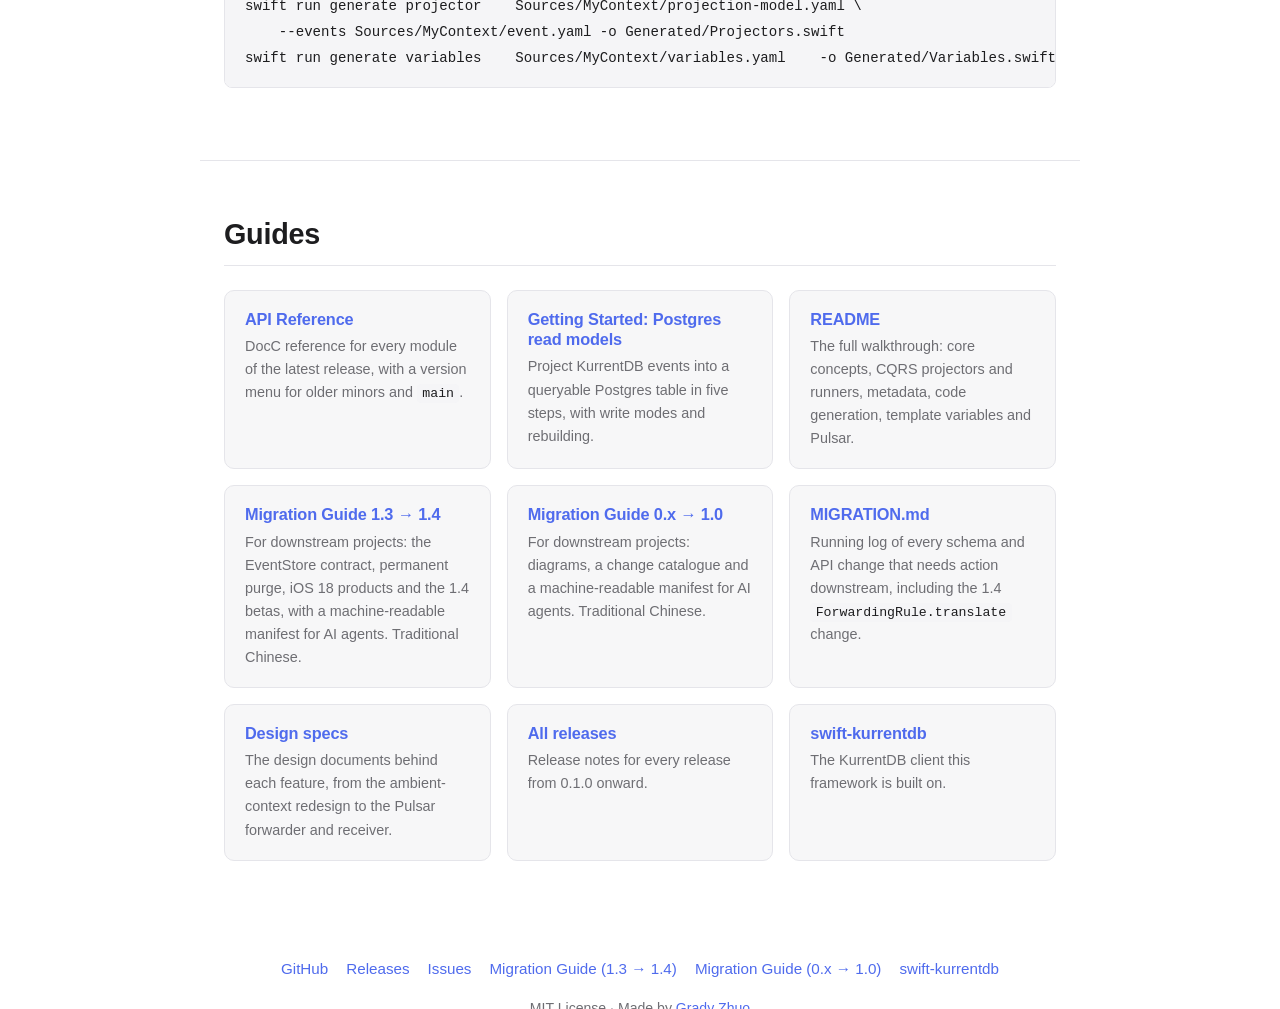
==== commit 1e734fa4: "docs: mark 1.4.0 as the latest stable release The landing page now pins from: "1.4.0" and drops the " ====
--- a/docs/index.html
+++ b/docs/index.html
@@ -69,7 +69,7 @@
   <p lang="en">Add the package to your <code>Package.swift</code>. <code>DDDKit</code> is the umbrella product; it re-exports the core protocols, the event sourcing layer, the KurrentDB adapter, the in-memory event bus and read model persistence.</p>
   <p lang="zh-Hant">在 <code>Package.swift</code> 加入套件。<code>DDDKit</code> 是 umbrella product，會一併重新導出核心協定、event sourcing 層、KurrentDB 轉接層、記憶體內 event bus 與 read model 持久化。</p>
   <pre><code class="lang-swift">dependencies: [
-    .package(url: "https://github.com/gradyzhuo/swift-ddd-kit.git", from: "1.3.0")
+    .package(url: "https://github.com/gradyzhuo/swift-ddd-kit.git", from: "1.4.0")
 ],
 targets: [
     .target(
@@ -79,8 +79,6 @@
         ]
     )
 ]</code></pre>
-  <p class="note" lang="en">🧪 <strong>Trying 1.4?</strong> Pin <code>from: "1.4.0-beta.14"</code> for template variables and the Postgres read-model work. The <code>EventStore</code> contract, <code>LocalEventStore</code> and the iOS products are on <code>main</code> and ship with 1.4.0; the API may still move until then.</p>
-  <p class="note" lang="zh-Hant">🧪 <strong>想試 1.4？</strong> 將版本設為 <code>from: "1.4.0-beta.14"</code> 即可取得 Template variables 與 Postgres read model 的改進。<code>EventStore</code> 契約、<code>LocalEventStore</code> 與 iOS product 已在 <code>main</code>，隨 1.4.0 正式版發佈；在那之前 API 仍可能調整。</p>
 </section>
 
 <!-- ===================================================================== -->
@@ -92,8 +90,8 @@
     <div class="release-picker">
       <label class="visually-hidden" for="release-select"><span lang="en">Choose a release</span><span lang="zh-Hant">選擇版本</span></label>
       <select id="release-select">
-        <option value="v1.4" data-en="1.4 (pre-release)" data-zh="1.4（預覽版）">1.4 (pre-release)</option>
-        <option value="v1.3" data-en="1.3 (latest stable)" data-zh="1.3（最新穩定版）">1.3 (latest stable)</option>
+        <option value="v1.4" data-en="1.4 (latest stable)" data-zh="1.4（最新穩定版）">1.4 (latest stable)</option>
+        <option value="v1.3" data-en="1.3" data-zh="1.3">1.3</option>
         <option value="v1.2" data-en="1.2" data-zh="1.2">1.2</option>
         <option value="v1.1" data-en="1.1" data-zh="1.1">1.1</option>
         <option value="v1.0" data-en="1.0" data-zh="1.0">1.0</option>
@@ -103,7 +101,7 @@
 
   <!-- ------------------------------------------------------------------ 1.4 -->
   <article class="release" id="v1.4">
-    <div class="whats-new-tag beta"><span lang="en">Pre-release · 1.4.0-beta.14</span><span lang="zh-Hant">預覽版 · 1.4.0-beta.14</span></div>
+    <div class="whats-new-tag"><span lang="en">Latest stable · 1.4.0</span><span lang="zh-Hant">最新穩定版 · 1.4.0</span></div>
     <h3 class="release-title"><span lang="en">An <code>EventStore</code> contract, a local event store, iOS, and template variables</span><span lang="zh-Hant"><code>EventStore</code> 契約、本機事件儲存、iOS 與 Template variables</span></h3>
     <p class="lead" lang="en">
       1.4 writes down what every <code>EventStore</code> must do (revisions from 0, <code>commitConflict</code> on a
@@ -132,9 +130,9 @@
         <tbody>
           <tr><td><a href="https://github.com/gradyzhuo/swift-ddd-kit/releases/tag/1.4.0-beta.9">1.4.0-beta.9</a></td><td><span lang="en">Template variables framework: <code>TemplateVariables</code>, <code>TemplateVariablesDefinition</code>, <code>VariablesGeneratorPlugin</code>. <code>ForwardingRule.translate</code> returns an array.</span><span lang="zh-Hant">Template variables 框架：<code>TemplateVariables</code>、<code>TemplateVariablesDefinition</code>、<code>VariablesGeneratorPlugin</code>。<code>ForwardingRule.translate</code> 改為回傳陣列。</span></td></tr>
           <tr><td><a href="https://github.com/gradyzhuo/swift-ddd-kit/releases/tag/1.4.0-beta.12">1.4.0-beta.12</a></td><td><span lang="en"><strong>Postgres read models, production-ready</strong>: monotonic snapshots by default, runner-managed subscription groups, <code>KurrentProjection.rebuild</code>, stable <code>readModelTypeName</code>, and the generated <code>apply()</code> no longer aborts a fold.</span><span lang="zh-Hant"><strong>Postgres read model 上線強化</strong>：預設 monotonic snapshot、runner 自行管理 subscription group、<code>KurrentProjection.rebuild</code>、穩定的 <code>readModelTypeName</code>，且生成的 <code>apply()</code> 不再中斷整個 fold。</span></td></tr>
-          <tr><td><span lang="en">Unreleased (1.4.0)</span><span lang="zh-Hant">未發行（1.4.0）</span></td><td><span lang="en"><strong><code>EventStore</code> contract</strong>: one set of rules for every store, checked by <code>EventStoreContract</code>. <code>purge</code> tombstones the stream, so the id can never be written again (<code>streamPurged</code>, 502); version mismatches throw <code>commitConflict</code> (501). <code>EventTypeMapper</code>, <code>RecordedEventLike</code> and <code>CustomMetadata</code> move to <code>EventSourcing</code>.</span><span lang="zh-Hant"><strong><code>EventStore</code> 契約</strong>：所有儲存共用一套規則，由 <code>EventStoreContract</code> 檢查。<code>purge</code> 改為 tombstone，該 id 永遠無法再寫入（<code>streamPurged</code>，502）；版本不符丟 <code>commitConflict</code>（501）。<code>EventTypeMapper</code>、<code>RecordedEventLike</code> 與 <code>CustomMetadata</code> 搬到 <code>EventSourcing</code>。</span></td></tr>
-          <tr><td><span lang="en">Unreleased (1.4.0)</span><span lang="zh-Hant">未發行（1.4.0）</span></td><td><span lang="en"><strong><code>PersistentEventStore</code></strong> (<code>LocalEventStore</code>): a file-backed <code>EventStore</code> for apps, one JSON file per stream, atomic writes, one open instance per directory.</span><span lang="zh-Hant"><strong><code>PersistentEventStore</code></strong>（<code>LocalEventStore</code>）：給 app 用的檔案式 <code>EventStore</code>，每個 stream 一個 JSON 檔、原子寫入、每個目錄只能開一個實例。</span></td></tr>
-          <tr><td><span lang="en">Unreleased (1.4.0)</span><span lang="zh-Hant">未發行（1.4.0）</span></td><td><span lang="en"><strong>Products and iOS</strong>: <code>DDDCore</code>, <code>EventSourcing</code> and <code>LocalEventStore</code> are products and build for iOS 18+. CI runs the contract against a live KurrentDB.</span><span lang="zh-Hant"><strong>Product 與 iOS</strong>：<code>DDDCore</code>、<code>EventSourcing</code> 與 <code>LocalEventStore</code> 成為 product，並可建置於 iOS 18+。CI 對真實 KurrentDB 執行契約測試。</span></td></tr>
+          <tr><td><a href="https://github.com/gradyzhuo/swift-ddd-kit/releases/tag/1.4.0">1.4.0</a></td><td><span lang="en"><strong><code>EventStore</code> contract</strong>: one set of rules for every store, checked by <code>EventStoreContract</code>. <code>purge</code> tombstones the stream, so the id can never be written again (<code>streamPurged</code>, 502); version mismatches throw <code>commitConflict</code> (501). <code>EventTypeMapper</code>, <code>RecordedEventLike</code> and <code>CustomMetadata</code> move to <code>EventSourcing</code>.</span><span lang="zh-Hant"><strong><code>EventStore</code> 契約</strong>：所有儲存共用一套規則，由 <code>EventStoreContract</code> 檢查。<code>purge</code> 改為 tombstone，該 id 永遠無法再寫入（<code>streamPurged</code>，502）；版本不符丟 <code>commitConflict</code>（501）。<code>EventTypeMapper</code>、<code>RecordedEventLike</code> 與 <code>CustomMetadata</code> 搬到 <code>EventSourcing</code>。</span></td></tr>
+          <tr><td><a href="https://github.com/gradyzhuo/swift-ddd-kit/releases/tag/1.4.0">1.4.0</a></td><td><span lang="en"><strong><code>PersistentEventStore</code></strong> (<code>LocalEventStore</code>): a file-backed <code>EventStore</code> for apps, one JSON file per stream, atomic writes, one open instance per directory.</span><span lang="zh-Hant"><strong><code>PersistentEventStore</code></strong>（<code>LocalEventStore</code>）：給 app 用的檔案式 <code>EventStore</code>，每個 stream 一個 JSON 檔、原子寫入、每個目錄只能開一個實例。</span></td></tr>
+          <tr><td><a href="https://github.com/gradyzhuo/swift-ddd-kit/releases/tag/1.4.0">1.4.0</a></td><td><span lang="en"><strong>Products and iOS</strong>: <code>DDDCore</code>, <code>EventSourcing</code> and <code>LocalEventStore</code> are products and build for iOS 18+. CI runs the contract against a live KurrentDB.</span><span lang="zh-Hant"><strong>Product 與 iOS</strong>：<code>DDDCore</code>、<code>EventSourcing</code> 與 <code>LocalEventStore</code> 成為 product，並可建置於 iOS 18+。CI 對真實 KurrentDB 執行契約測試。</span></td></tr>
         </tbody>
       </table>
     </div>
@@ -150,13 +148,13 @@
     </div>
 
     <p class="release-link"><a href="https://github.com/gradyzhuo/swift-ddd-kit/blob/main/README.md#local-event-store-ios-and-macos-apps" target="_blank" rel="noopener"><span lang="en">Local Event Store in the README →</span><span lang="zh-Hant">README 的 Local Event Store 章節 →</span></a></p>
-    <p class="release-link"><a href="https://github.com/gradyzhuo/swift-ddd-kit/releases/tag/1.4.0-beta.9" target="_blank" rel="noopener"><span lang="en">Full 1.4.0-beta.9 release notes →</span><span lang="zh-Hant">1.4.0-beta.9 完整 release notes →</span></a></p>
+    <p class="release-link"><a href="https://github.com/gradyzhuo/swift-ddd-kit/releases/tag/1.4.0" target="_blank" rel="noopener"><span lang="en">Full 1.4.0 release notes →</span><span lang="zh-Hant">1.4.0 完整 release notes →</span></a></p>
     <p class="release-link"><a href="https://github.com/gradyzhuo/swift-ddd-kit/blob/main/README.md#template-variables" target="_blank" rel="noopener"><span lang="en">Template Variables in the README →</span><span lang="zh-Hant">README 的 Template Variables 章節 →</span></a></p>
   </article>
 
   <!-- ------------------------------------------------------------------ 1.3 -->
   <article class="release" id="v1.3">
-    <div class="whats-new-tag"><span lang="en">Latest stable · 1.3.0</span><span lang="zh-Hant">最新穩定版 · 1.3.0</span></div>
+    <div class="whats-new-tag"><span lang="en">1.3.0</span><span lang="zh-Hant">1.3.0</span></div>
     <h3 class="release-title"><span lang="en">Cross-context events over Apache Pulsar</span><span lang="zh-Hant">跨 Bounded Context 的事件：Apache Pulsar</span></h3>
     <p class="lead" lang="en">
       Domain events stay inside their context. What crosses the boundary is a Published Language
@@ -565,10 +563,10 @@
         <tr class="group-row"><td colspan="2"><span lang="en">Cross-context messaging</span><span lang="zh-Hant">跨 context 訊息</span></td></tr>
         <tr><td><code>PublishedLanguage</code></td><td><span lang="en"><code>PublishedLanguageEvent</code>, the wire envelope shared by both sides.</span><span lang="zh-Hant">雙方共用的 wire envelope <code>PublishedLanguageEvent</code>。</span></td></tr>
         <tr><td><code>ContextForwarder</code></td><td><span lang="en">Produce side over Pulsar's REST endpoint: <code>PulsarRESTPublisher</code>, <code>ForwarderGroup</code>.</span><span lang="zh-Hant">透過 Pulsar REST 端點的發送端：<code>PulsarRESTPublisher</code>、<code>ForwarderGroup</code>。</span></td></tr>
-        <tr><td><code>ContextReceiver</code> · <code>ContextReceiverWebSocket</code></td><td><span lang="en">Consume side: portable runner and dead-letter monitor, plus the Linux-only WebSocket transport.</span><span lang="zh-Hant">接收端：可攜的 runner 與 dead-letter monitor，加上僅限 Linux 的 WebSocket transport。</span></td></tr>
+        <tr><td><code>ContextReceiver</code> · <code>ContextReceiverWebSocket</code></td><td><span lang="en">Consume side: portable runner and dead-letter monitor, plus the WebSocket transport (Linux and macOS).</span><span lang="zh-Hant">接收端：可攜的 runner 與 dead-letter monitor，加上 WebSocket transport（Linux 與 macOS）。</span></td></tr>
         <tr class="group-row"><td colspan="2"><span lang="en">Template variables</span><span lang="zh-Hant">模板變數</span></td></tr>
-        <tr><td><code>TemplateVariables</code></td><td><span lang="en">Runtime substitution engine: <code>PlaceholderSubstitution.substitute(_:values:)</code> fills <code>%Placeholder%</code> tokens in a single pass. Pre-release in 1.4.</span><span lang="zh-Hant">Runtime 替換引擎：<code>PlaceholderSubstitution.substitute(_:values:)</code> 以單一遍歷填入 <code>%Placeholder%</code>。1.4 預覽版。</span></td></tr>
-        <tr><td><code>TemplateVariablesDefinition</code></td><td><span lang="en">The <code>variables.yaml</code> model, parser and generator, for building further generators. Pre-release in 1.4.</span><span lang="zh-Hant"><code>variables.yaml</code> 的模型、解析器與生成器，供建立更多生成器使用。1.4 預覽版。</span></td></tr>
+        <tr><td><code>TemplateVariables</code></td><td><span lang="en">Runtime substitution engine: <code>PlaceholderSubstitution.substitute(_:values:)</code> fills <code>%Placeholder%</code> tokens in a single pass.</span><span lang="zh-Hant">Runtime 替換引擎：<code>PlaceholderSubstitution.substitute(_:values:)</code> 以單一遍歷填入 <code>%Placeholder%</code>。</span></td></tr>
+        <tr><td><code>TemplateVariablesDefinition</code></td><td><span lang="en">The <code>variables.yaml</code> model, parser and generator, for building further generators.</span><span lang="zh-Hant"><code>variables.yaml</code> 的模型、解析器與生成器，供建立更多生成器使用。</span></td></tr>
         <tr class="group-row"><td colspan="2"><span lang="en">Testing</span><span lang="zh-Hant">測試</span></td></tr>
         <tr><td><code>KurrentSupportInMemory</code></td><td><span lang="en"><code>InMemoryEventStoreClient</code>: a KurrentDB double that needs no server.</span><span lang="zh-Hant"><code>InMemoryEventStoreClient</code>：不需要伺服器的 KurrentDB 替身。</span></td></tr>
         <tr><td><code>TestUtility</code></td><td><span lang="en">Integration-test helpers against a live KurrentDB: <code>TestBundle</code>, stream cleanup, the optional <code>KurrentDBPool</code> client.</span><span lang="zh-Hant">對真實 KurrentDB 做整合測試的輔助：<code>TestBundle</code>、stream 清理、選用的 <code>KurrentDBPool</code> client。</span></td></tr>
@@ -620,8 +618,8 @@
     </div>
     <div class="api-card">
       <h3>VariablesGeneratorPlugin</h3>
-      <p lang="en"><code>variables.yaml</code> → a <code>Sendable</code> variables protocol with one <code>async throws -&gt; String</code> method per variable, plus the <code>__value(of:inputs:)</code> dispatch seam. Pre-release in 1.4.</p>
-      <p lang="zh-Hant"><code>variables.yaml</code> → 一個 <code>Sendable</code> 變數 protocol，每個變數一個 <code>async throws -&gt; String</code> 方法，另附 <code>__value(of:inputs:)</code> 分派入口。1.4 預覽版。</p>
+      <p lang="en"><code>variables.yaml</code> → a <code>Sendable</code> variables protocol with one <code>async throws -&gt; String</code> method per variable, plus the <code>__value(of:inputs:)</code> dispatch seam.</p>
+      <p lang="zh-Hant"><code>variables.yaml</code> → 一個 <code>Sendable</code> 變數 protocol，每個變數一個 <code>async throws -&gt; String</code> 方法，另附 <code>__value(of:inputs:)</code> 分派入口。</p>
       <pre><code class="lang-yaml">CustomerName:
   placeholder: CustomerName
   inputs:
@@ -676,8 +674,8 @@
     </a>
     <a class="doc-card" href="https://github.com/gradyzhuo/swift-ddd-kit/releases" target="_blank" rel="noopener">
       <h3><span lang="en">All releases</span><span lang="zh-Hant">所有版本</span></h3>
-      <p lang="en">Every tag from 0.1.0 onward with generated notes, including the 1.4 pre-releases.</p>
-      <p lang="zh-Hant">從 0.1.0 起每個 tag 的 release notes，包含 1.4 的預覽版。</p>
+      <p lang="en">Release notes for every release from 0.1.0 onward.</p>
+      <p lang="zh-Hant">從 0.1.0 起每個版本的 release notes。</p>
     </a>
     <a class="doc-card" href="https://gradyzhuo.github.io/swift-kurrentdb/" target="_blank" rel="noopener">
       <h3>swift-kurrentdb</h3>
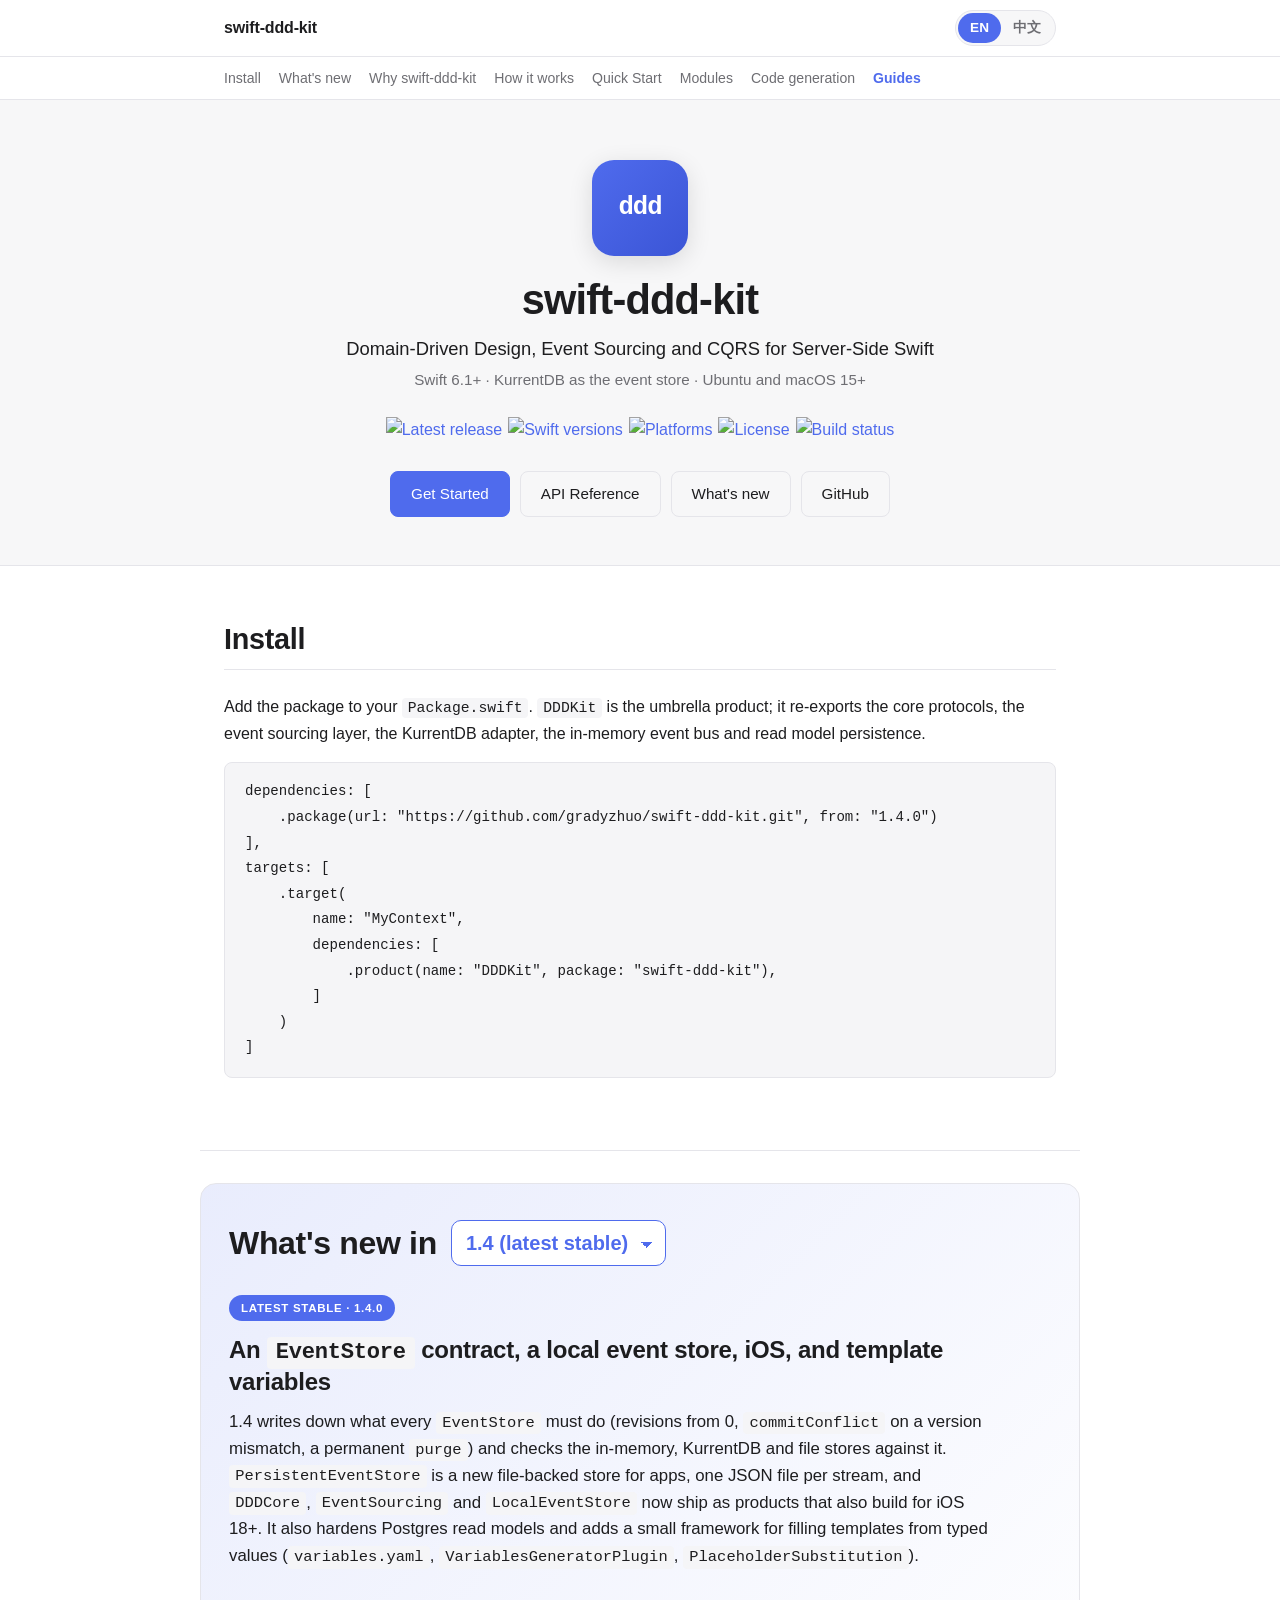
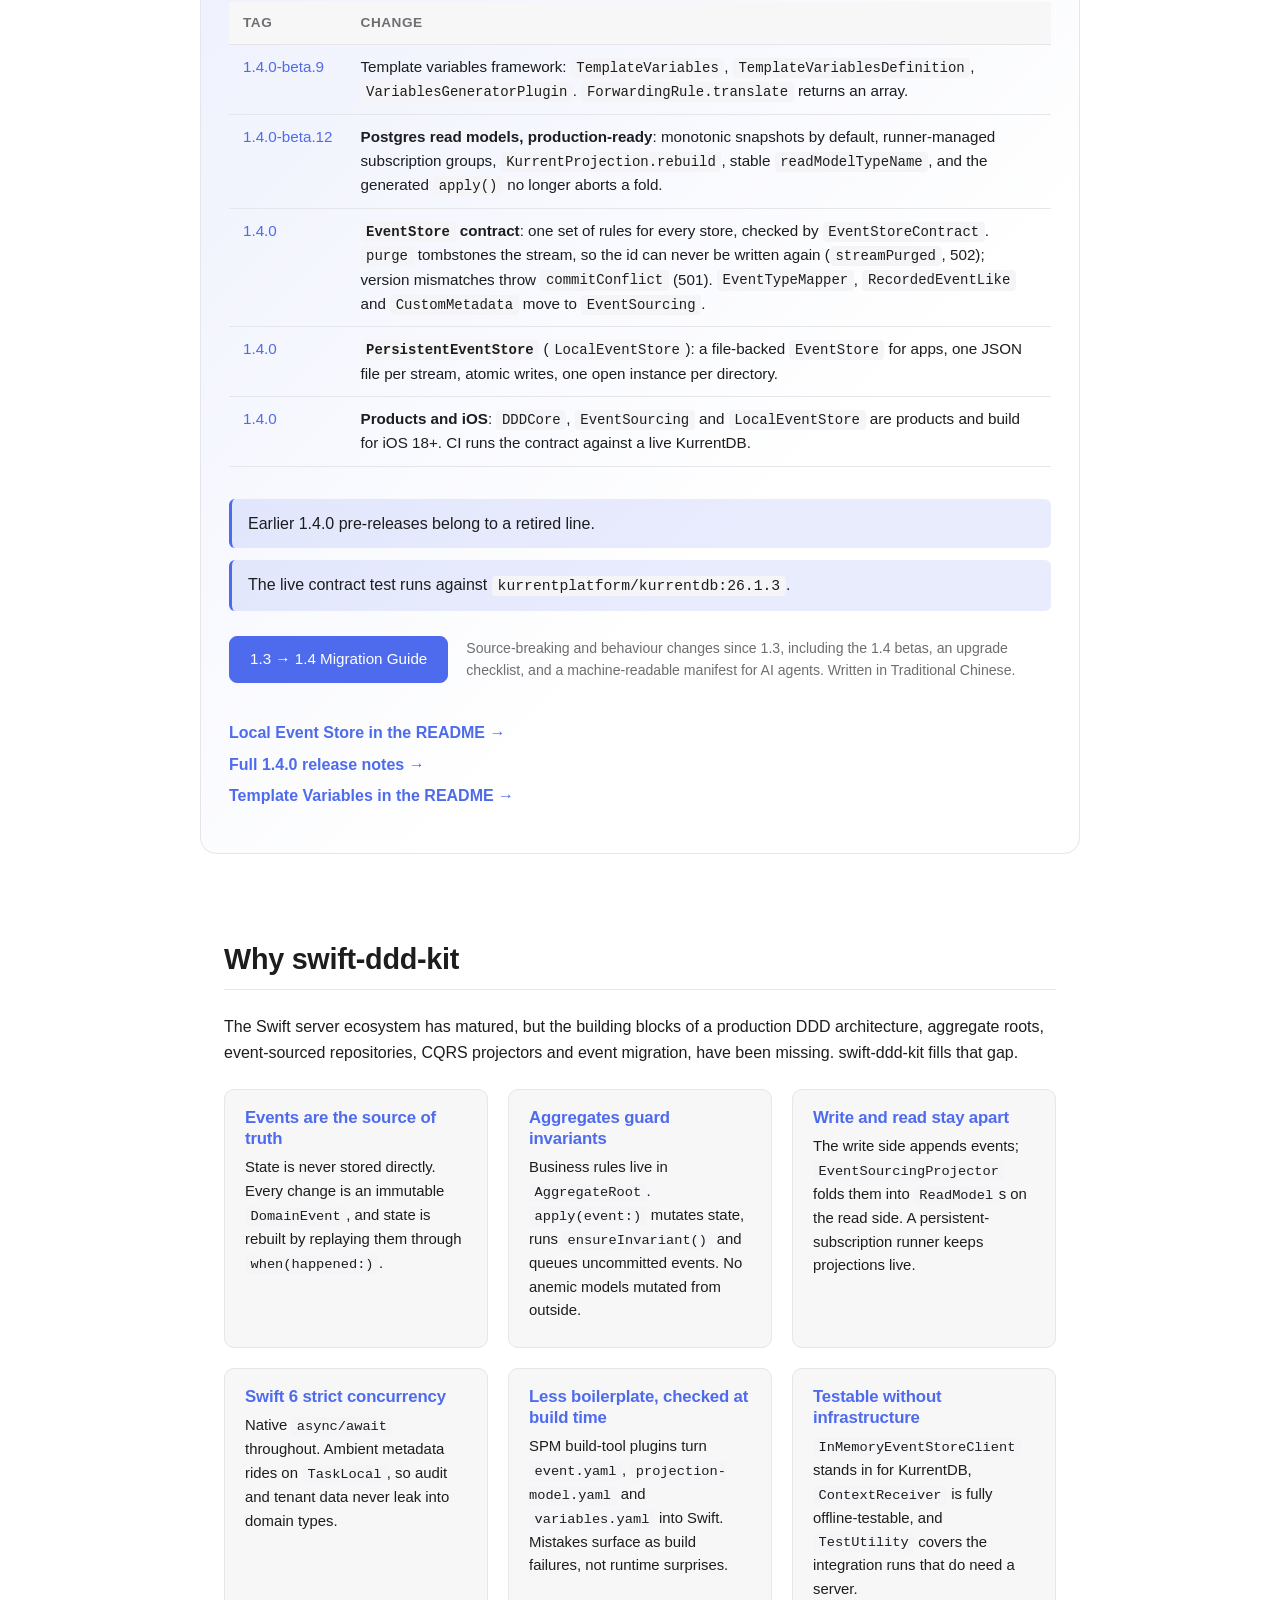
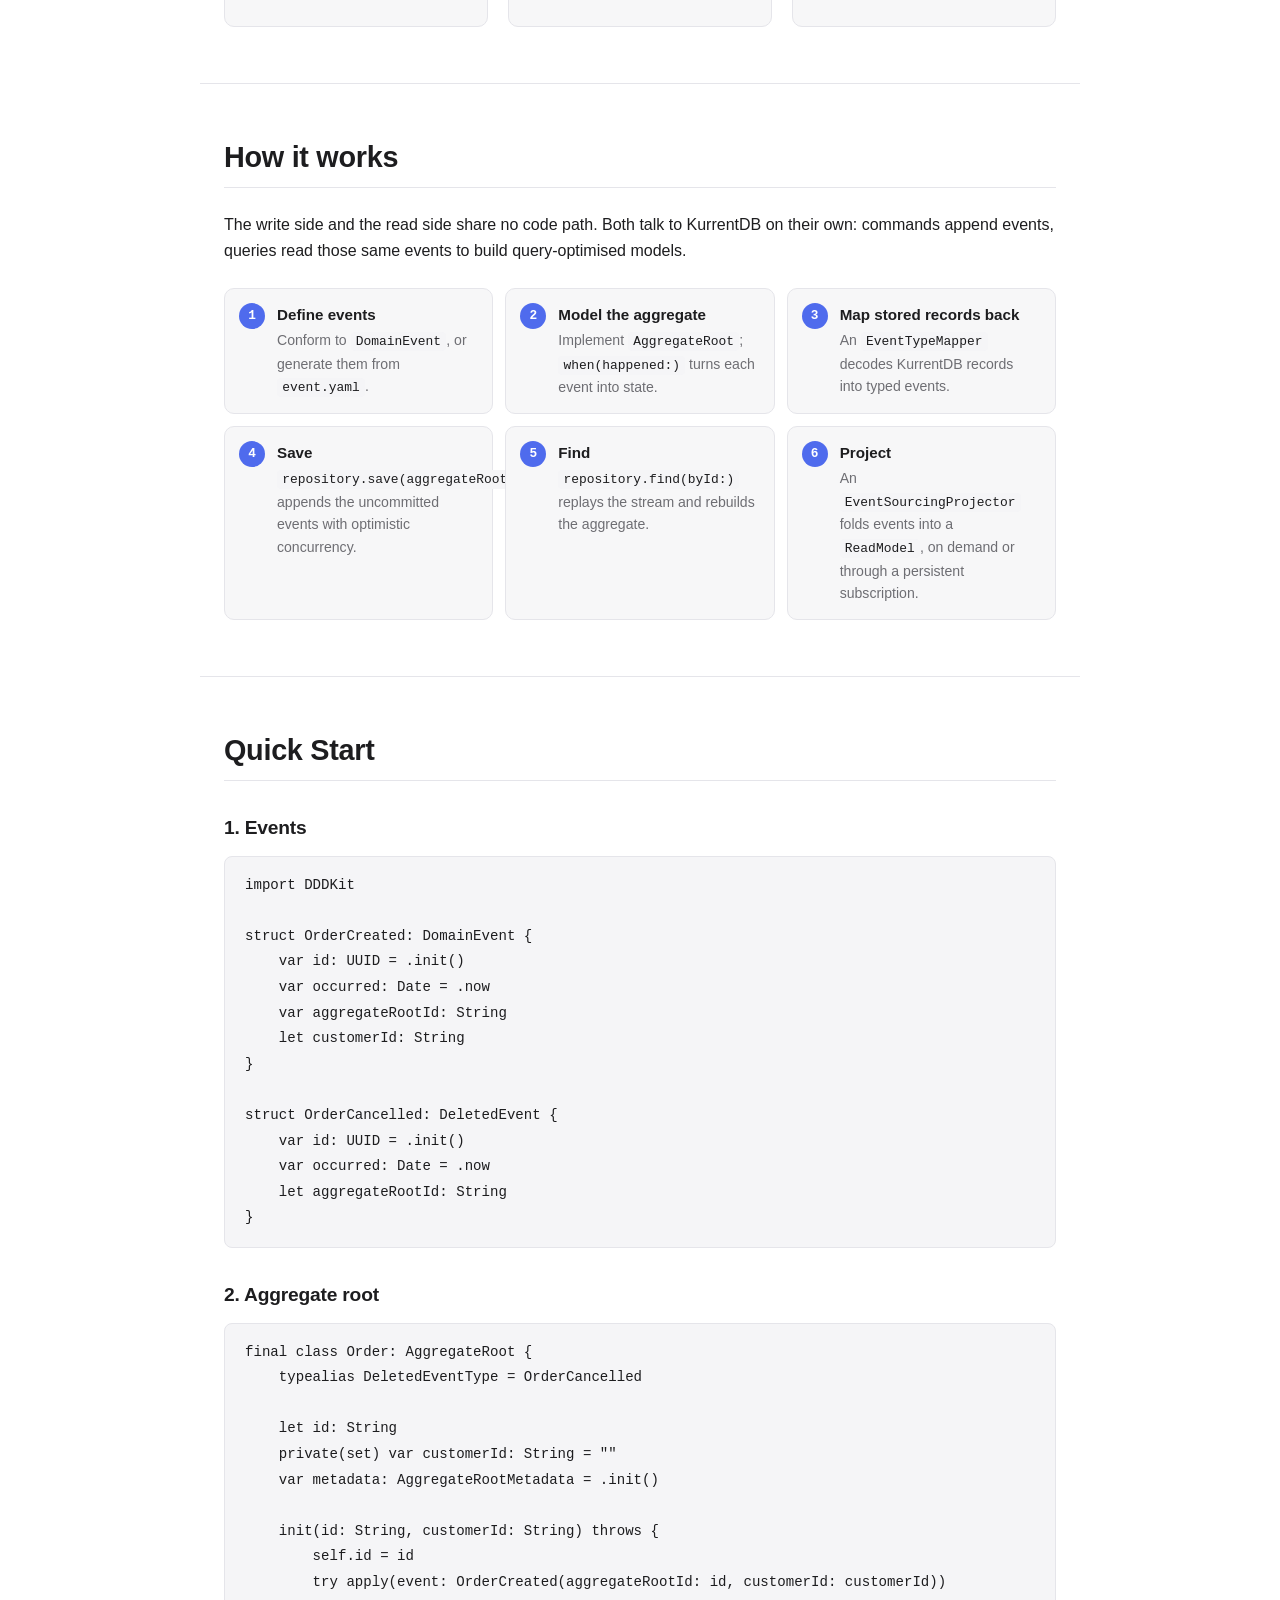
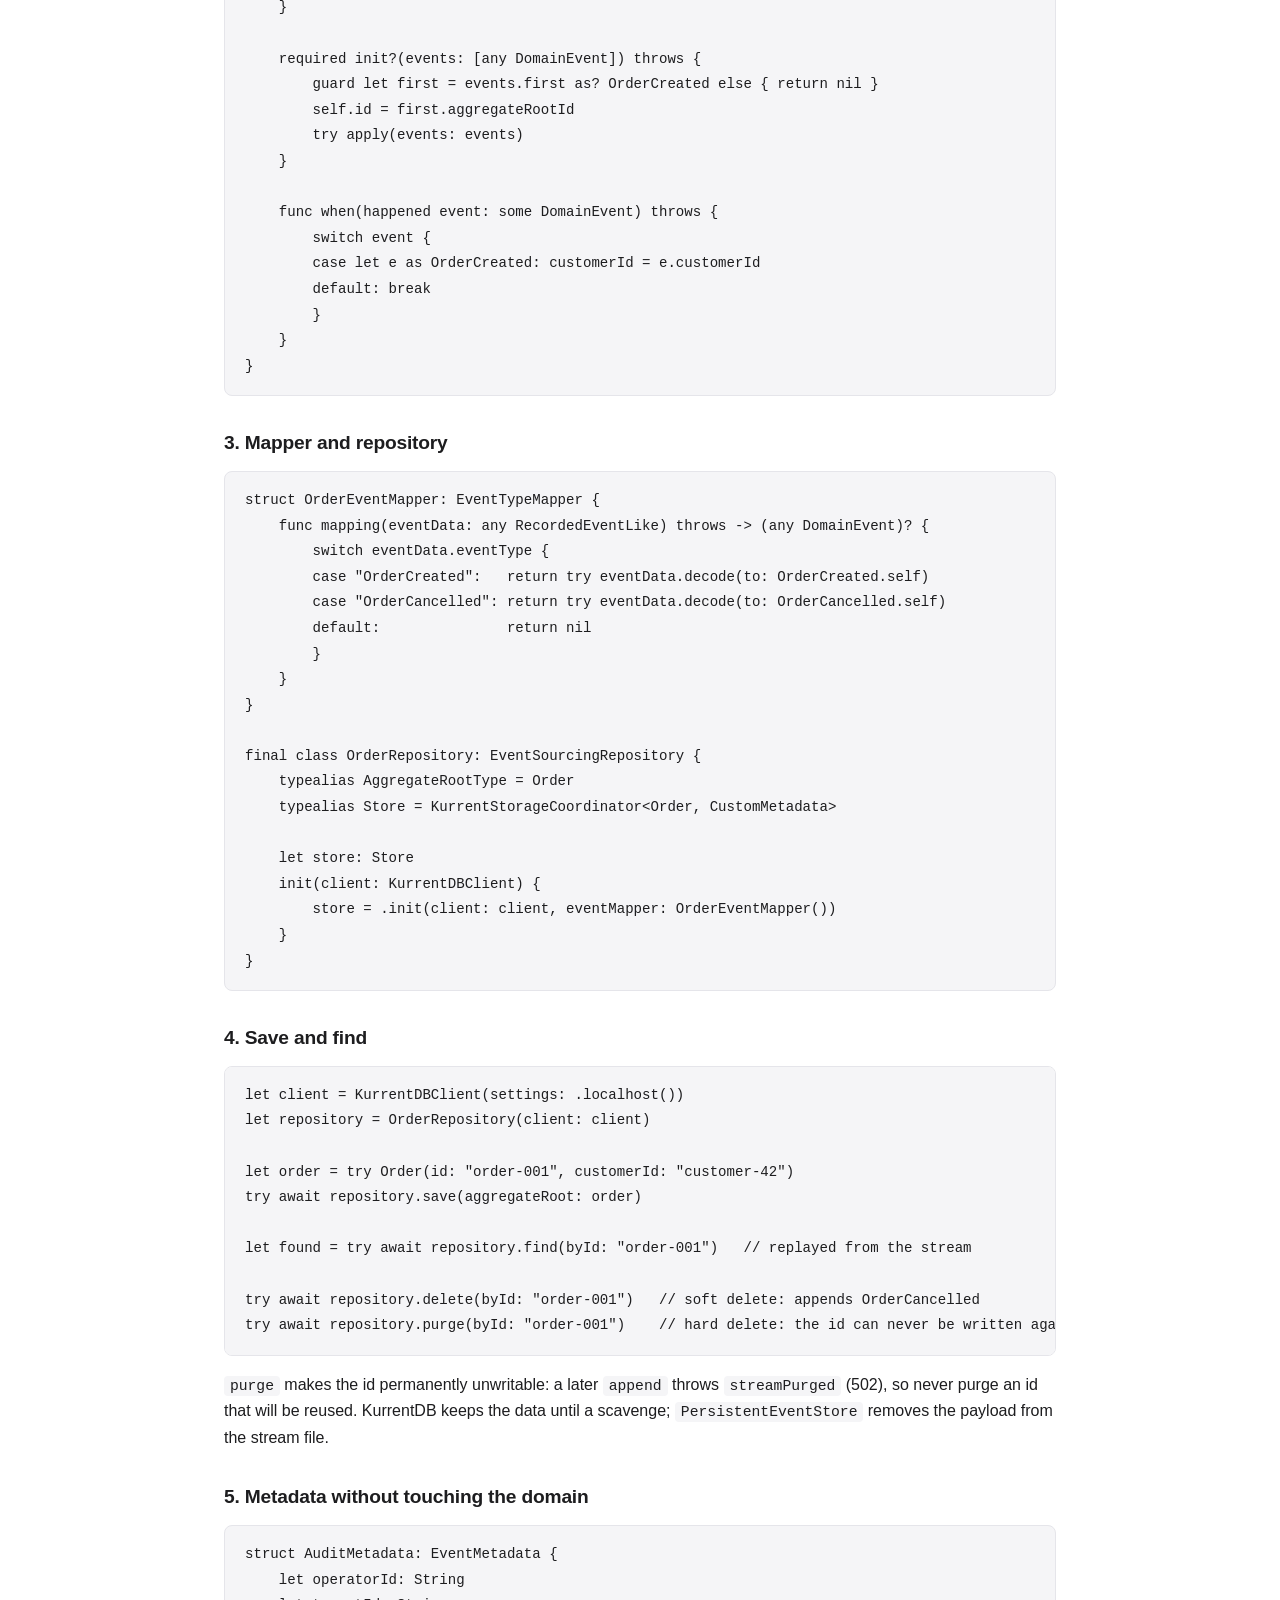
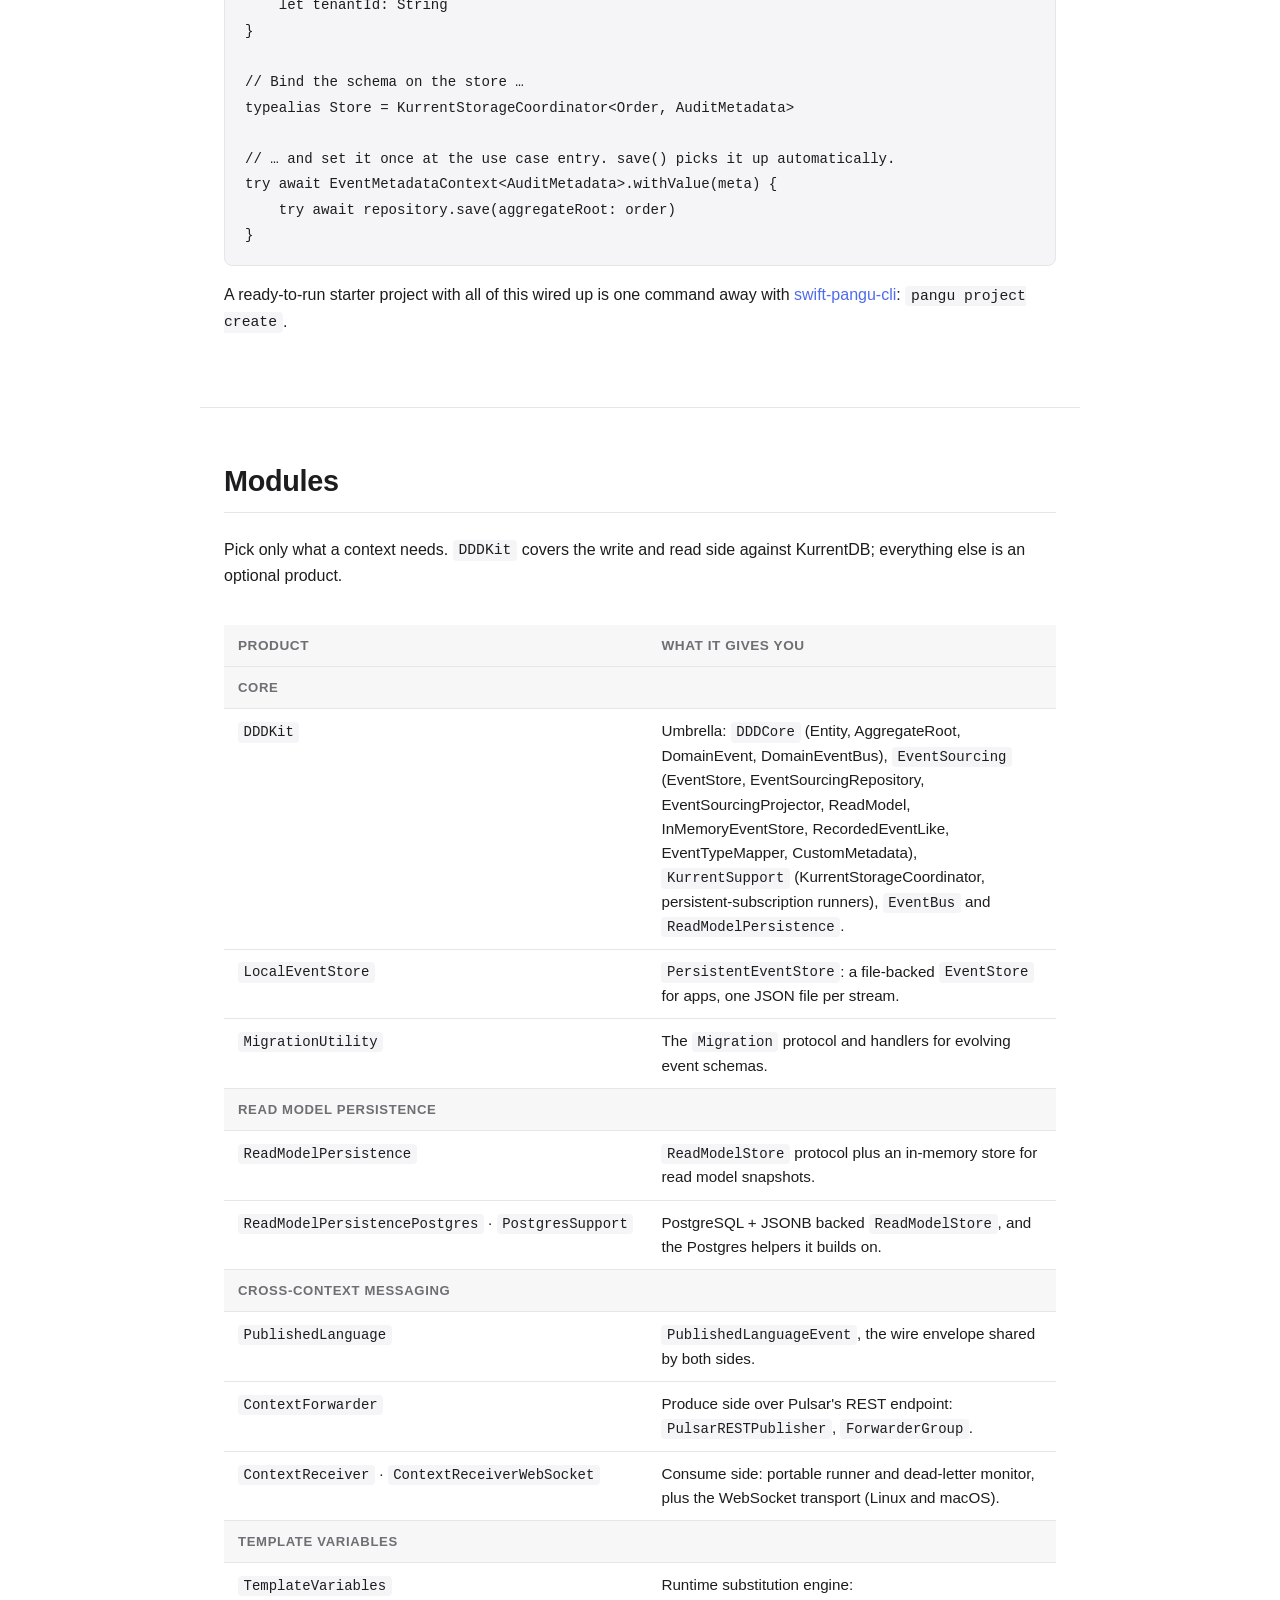
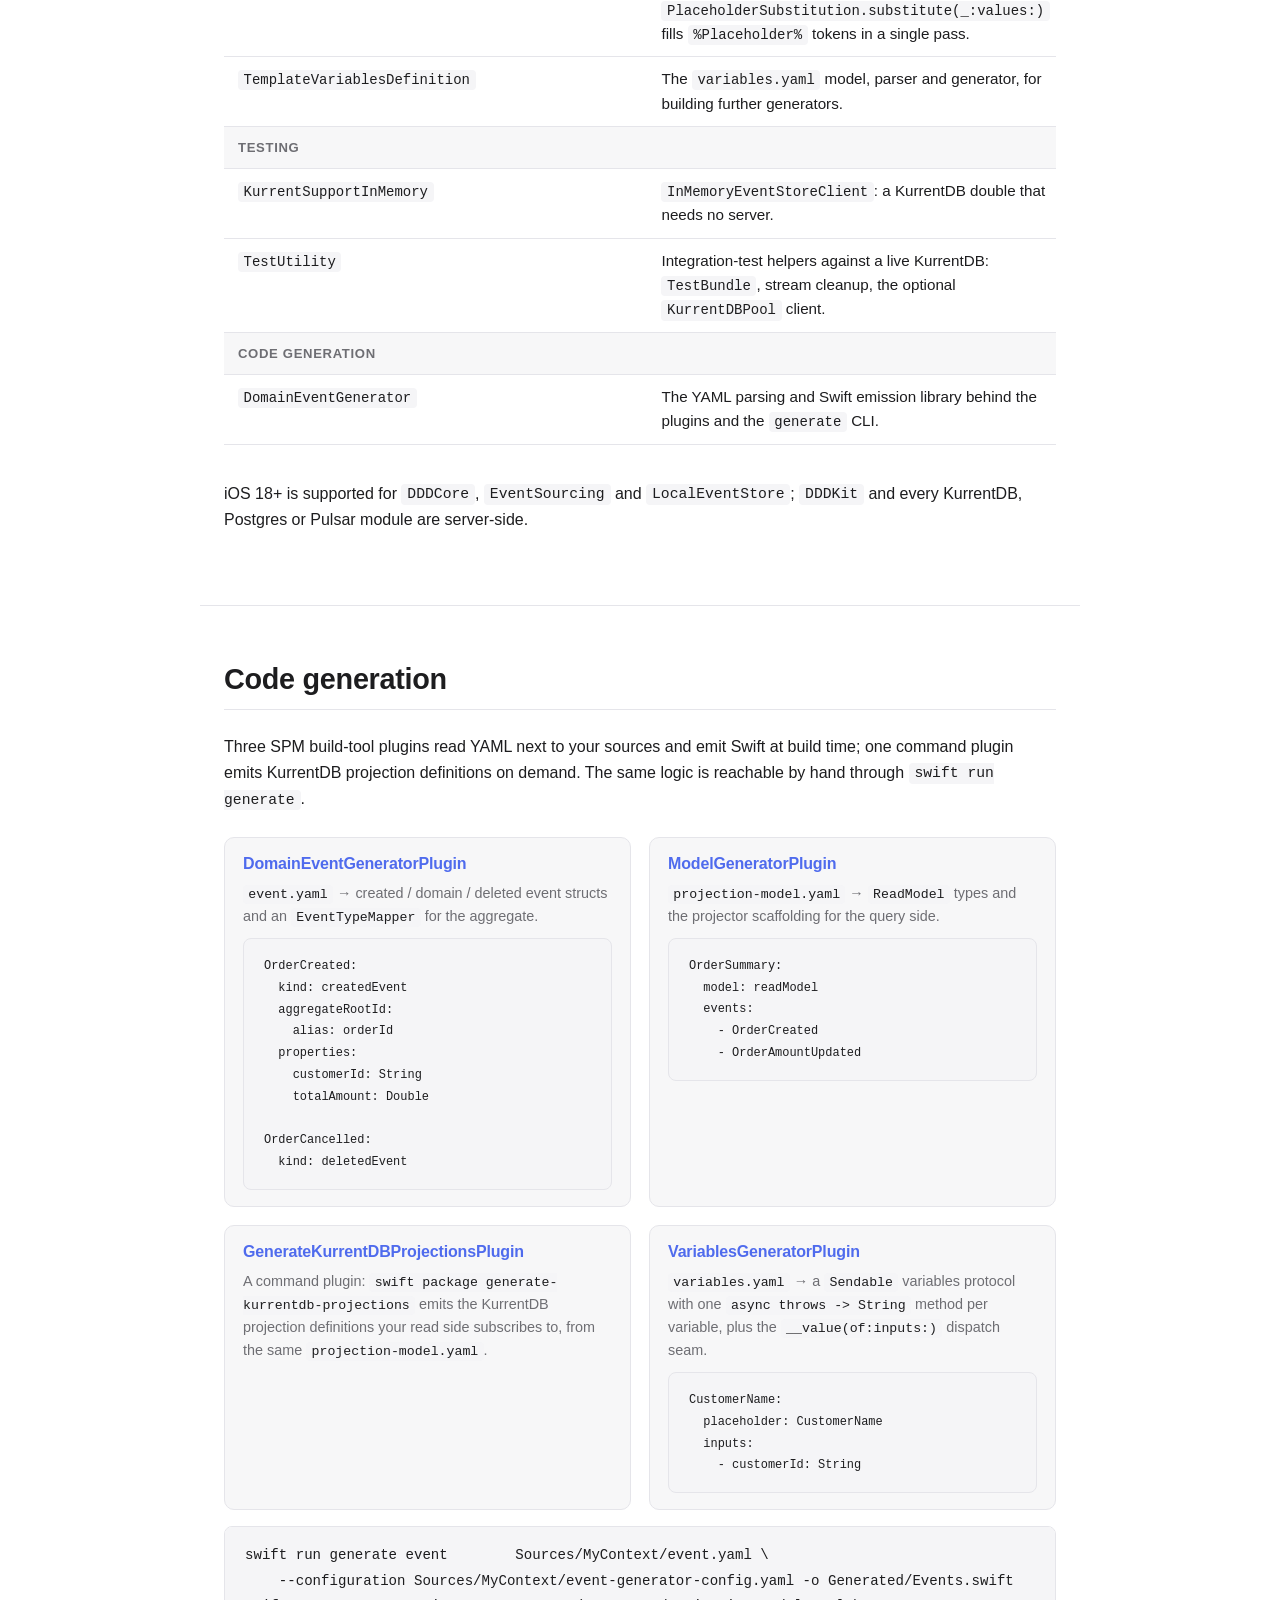
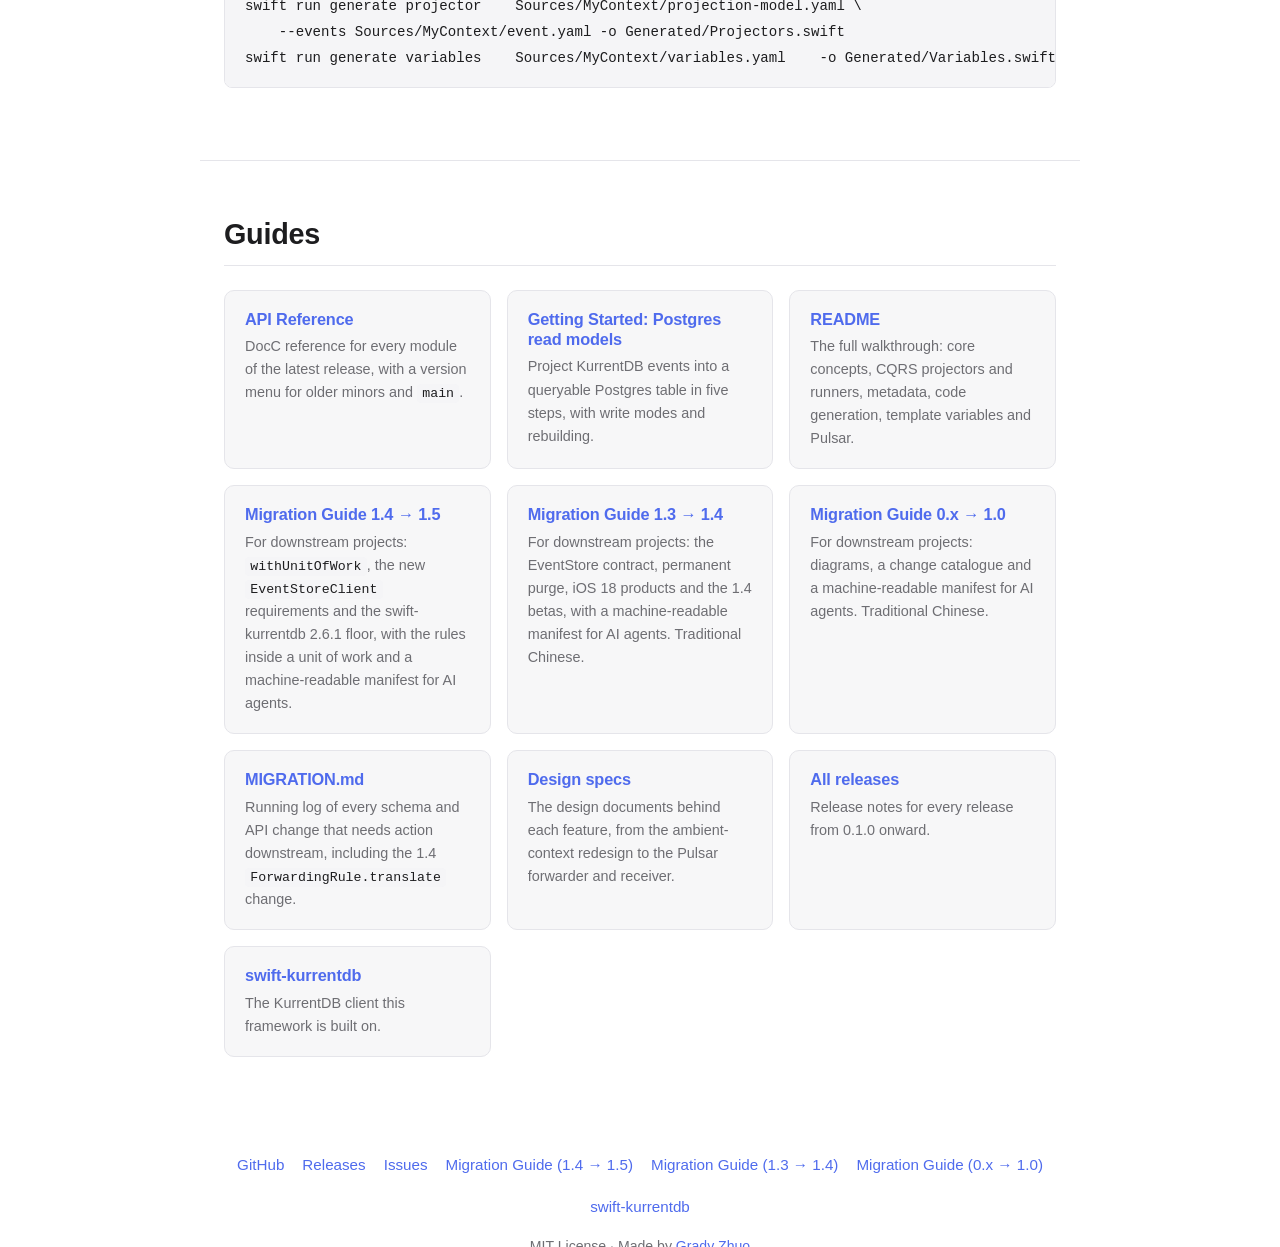
==== commit 516f7082: "docs: describe withUnitOfWork and the 1.5 EventStoreClient changes - README: a "Compose Usecases wit" ====
--- a/docs/index.html
+++ b/docs/index.html
@@ -652,6 +652,11 @@
       <p lang="en">The full walkthrough: core concepts, CQRS projectors and runners, metadata, code generation, template variables and Pulsar.</p>
       <p lang="zh-Hant">完整導覽：核心概念、CQRS projector 與 runner、metadata、程式碼生成、模板變數與 Pulsar。</p>
     </a>
+    <a class="doc-card" href="./migration/swift-ddd-kit-1.4-to-1.5.html">
+      <h3><span lang="en">Migration Guide 1.4 → 1.5</span><span lang="zh-Hant">遷移指南 1.4 → 1.5</span></h3>
+      <p lang="en">For downstream projects: <code>withUnitOfWork</code>, the new <code>EventStoreClient</code> requirements and the swift-kurrentdb 2.6.1 floor, with the rules inside a unit of work and a machine-readable manifest for AI agents.</p>
+      <p lang="zh-Hant">給下游專案：<code>withUnitOfWork</code>、<code>EventStoreClient</code> 的新 requirement 與 swift-kurrentdb 2.6.1 下限，附 unit of work 內的規則與給 AI agent 的機器可讀遷移清單。英文撰寫。</p>
+    </a>
     <a class="doc-card" href="./migration/swift-ddd-kit-1.3-to-1.4.html">
       <h3><span lang="en">Migration Guide 1.3 → 1.4</span><span lang="zh-Hant">遷移指南 1.3 → 1.4</span></h3>
       <p lang="en">For downstream projects: the EventStore contract, permanent purge, iOS 18 products and the 1.4 betas, with a machine-readable manifest for AI agents. Traditional Chinese.</p>
@@ -690,6 +695,7 @@
     <a href="https://github.com/gradyzhuo/swift-ddd-kit" target="_blank" rel="noopener">GitHub</a>
     <a href="https://github.com/gradyzhuo/swift-ddd-kit/releases" target="_blank" rel="noopener"><span lang="en">Releases</span><span lang="zh-Hant">版本</span></a>
     <a href="https://github.com/gradyzhuo/swift-ddd-kit/issues" target="_blank" rel="noopener">Issues</a>
+    <a href="./migration/swift-ddd-kit-1.4-to-1.5.html"><span lang="en">Migration Guide (1.4 → 1.5)</span><span lang="zh-Hant">遷移指南（1.4 → 1.5）</span></a>
     <a href="./migration/swift-ddd-kit-1.3-to-1.4.html"><span lang="en">Migration Guide (1.3 → 1.4)</span><span lang="zh-Hant">遷移指南（1.3 → 1.4）</span></a>
     <a href="./migration/swift-ddd-kit-0.x-to-1.0.html"><span lang="en">Migration Guide (0.x → 1.0)</span><span lang="zh-Hant">遷移指南（0.x → 1.0）</span></a>
     <a href="https://gradyzhuo.github.io/swift-kurrentdb/" target="_blank" rel="noopener">swift-kurrentdb</a>
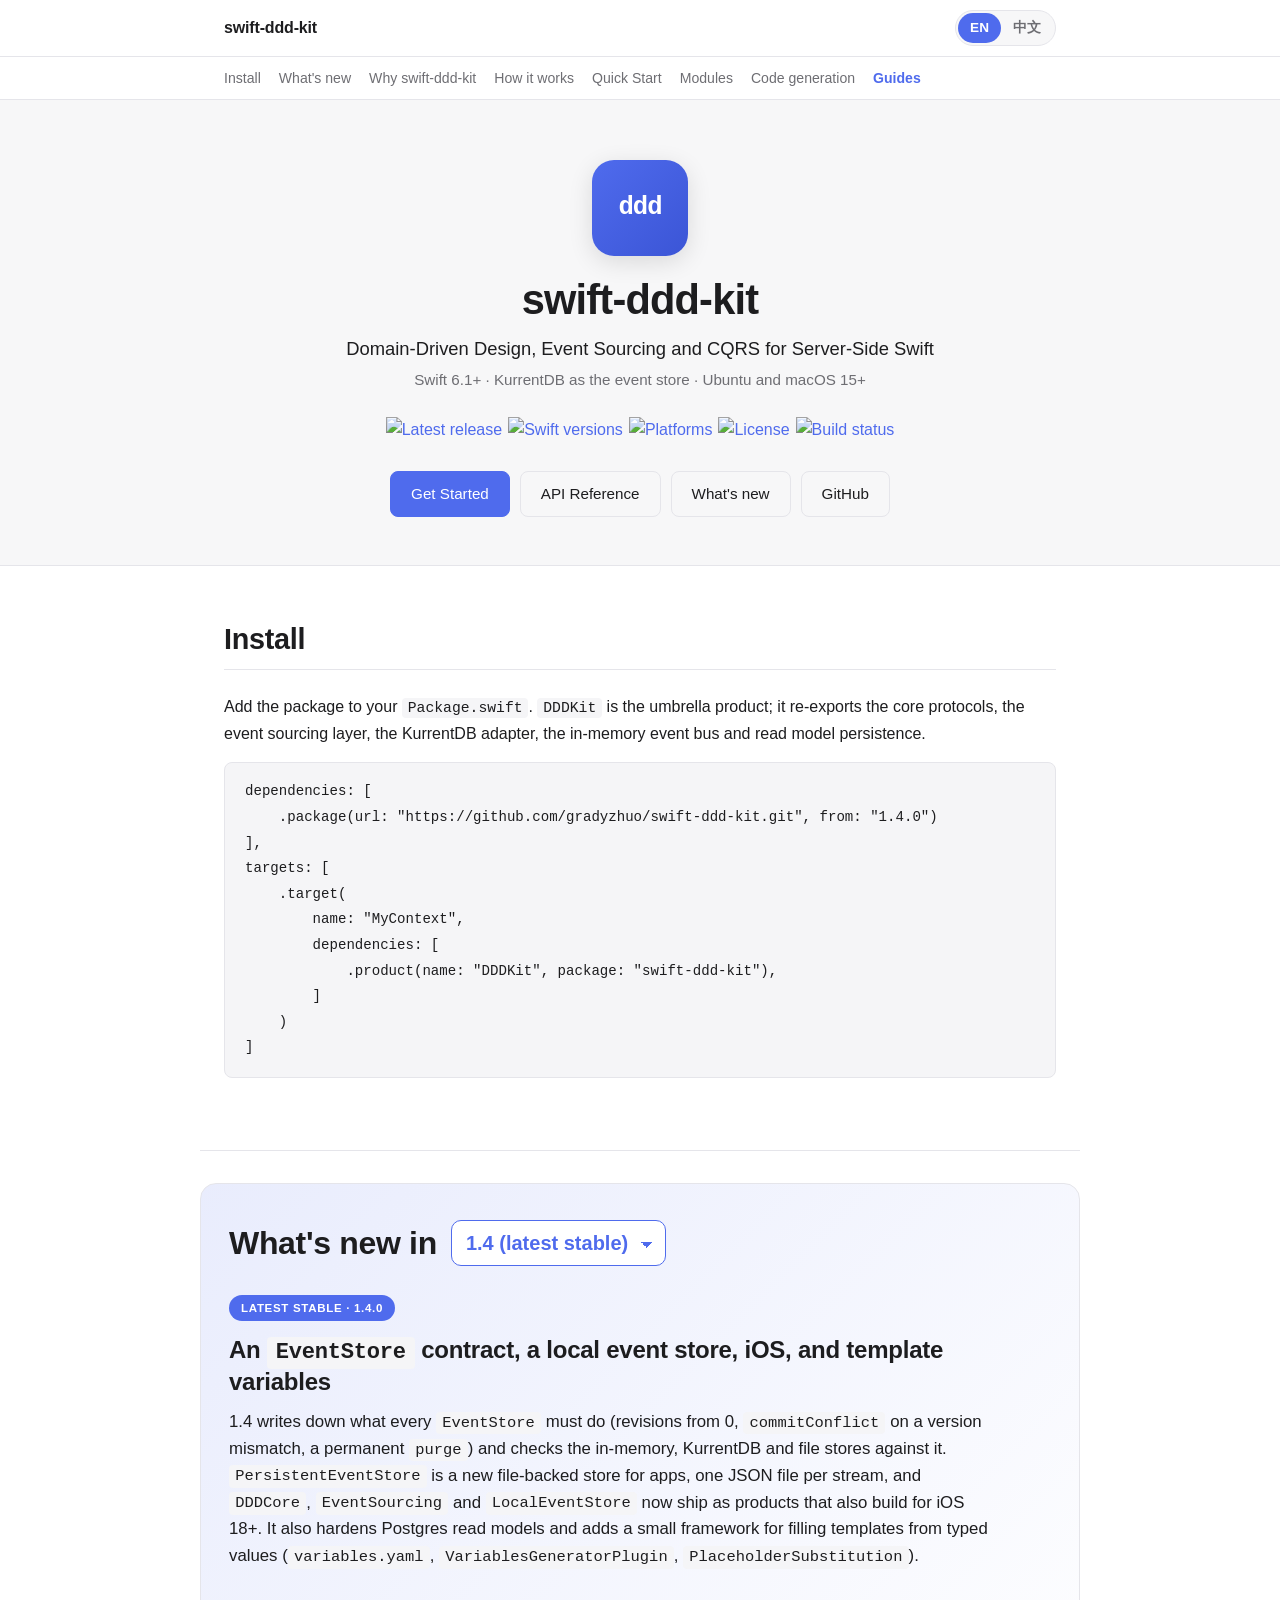
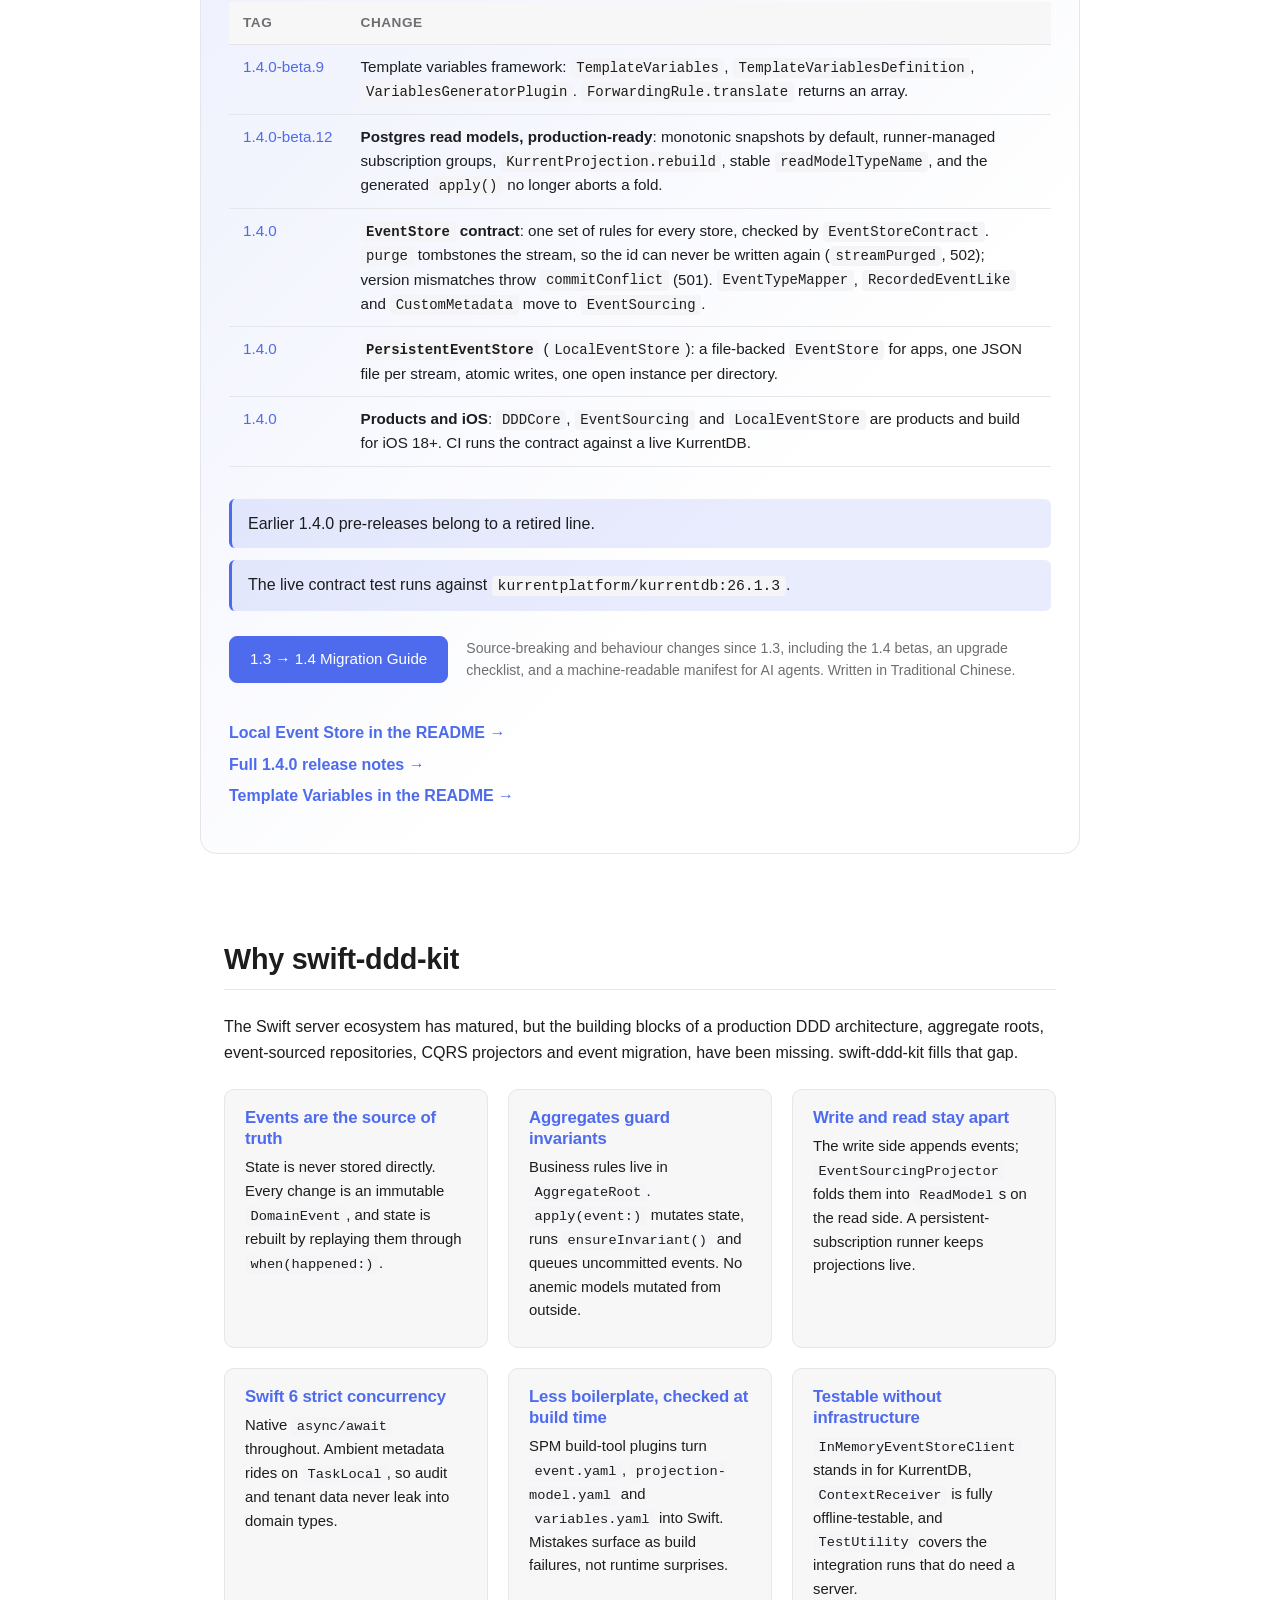
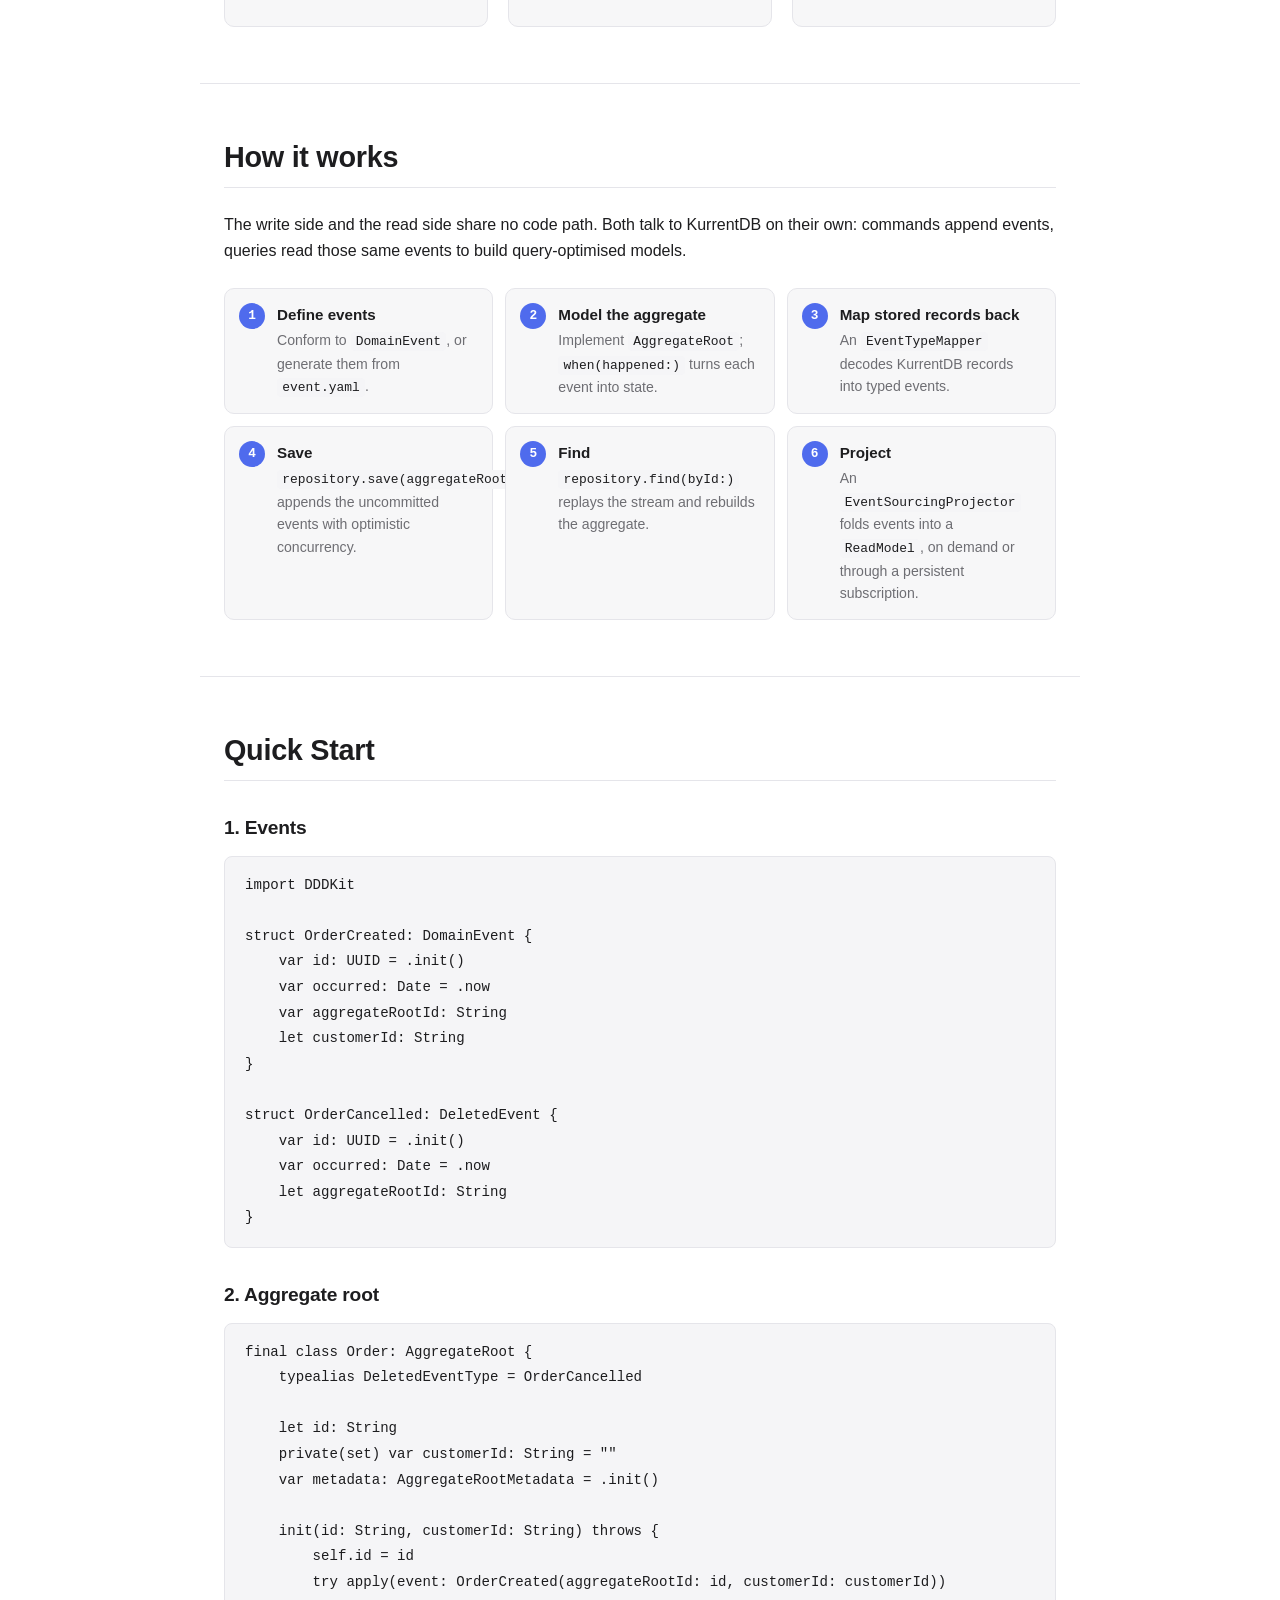
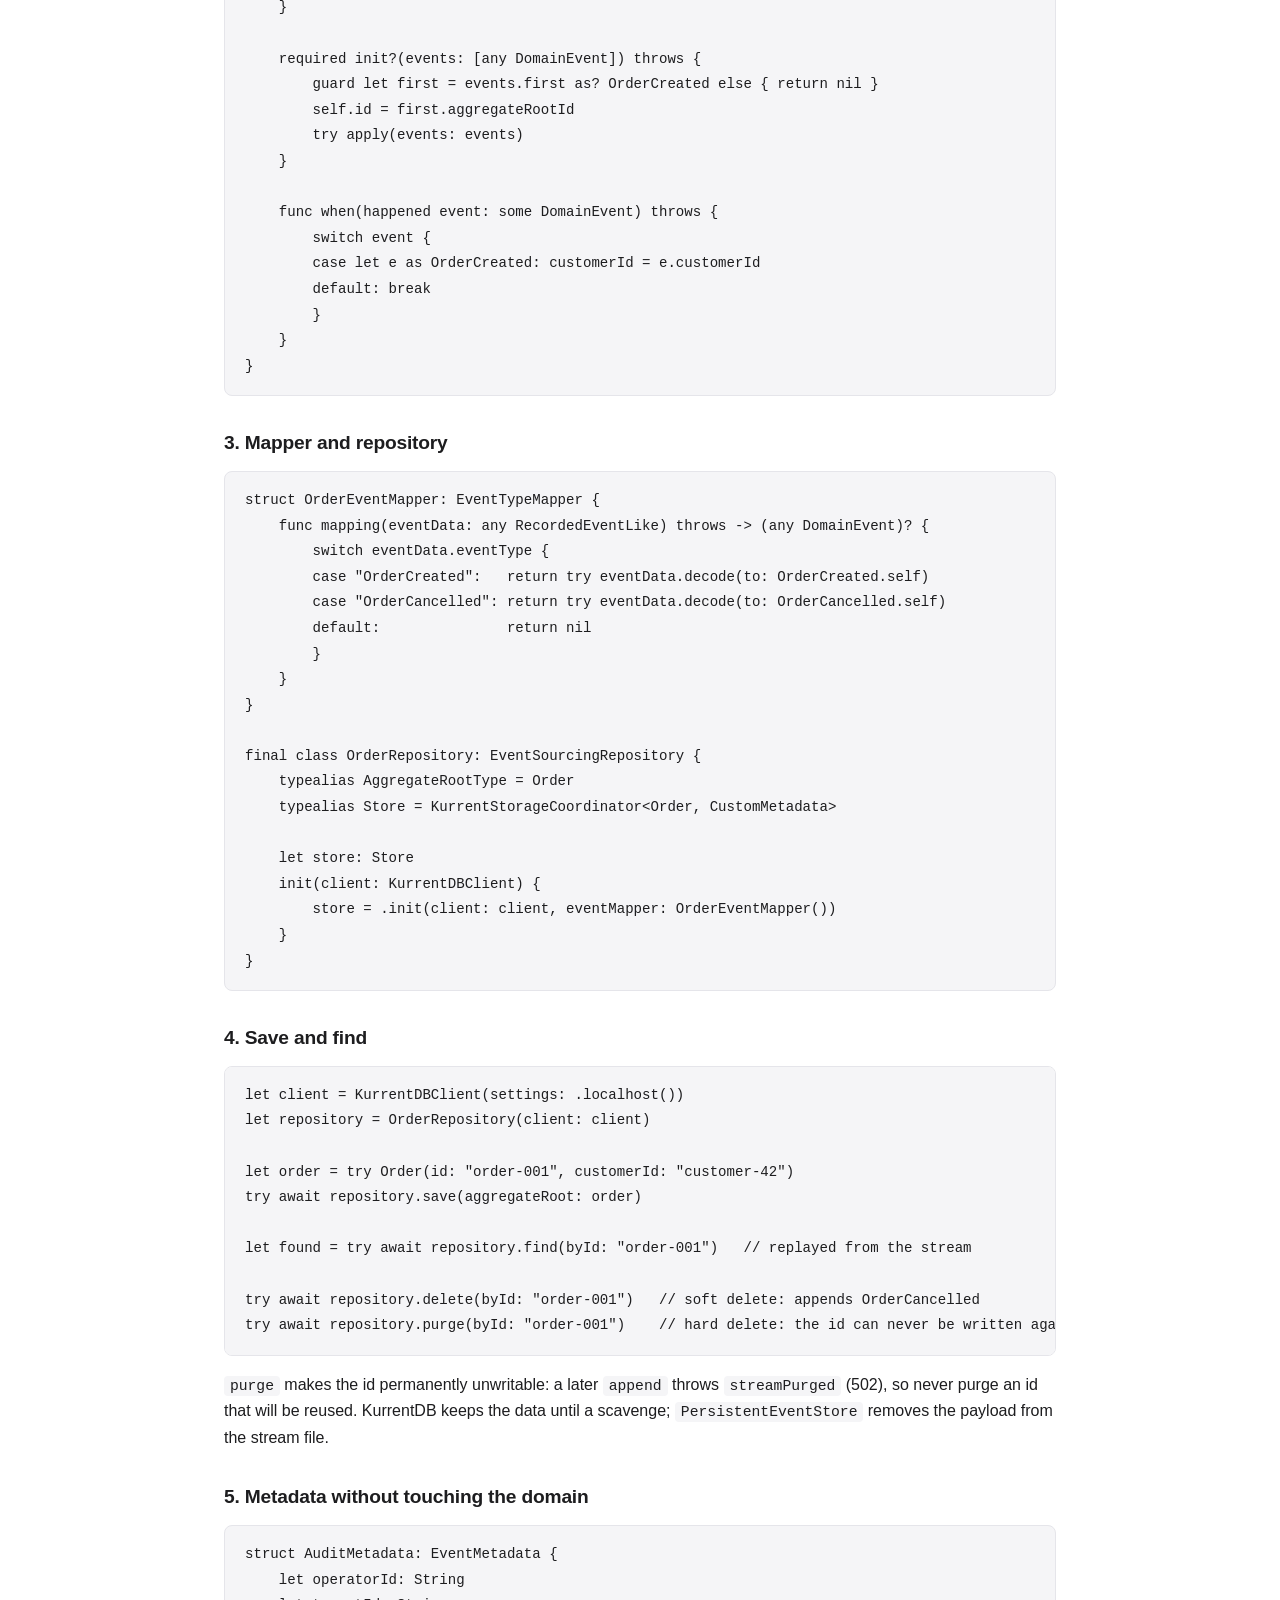
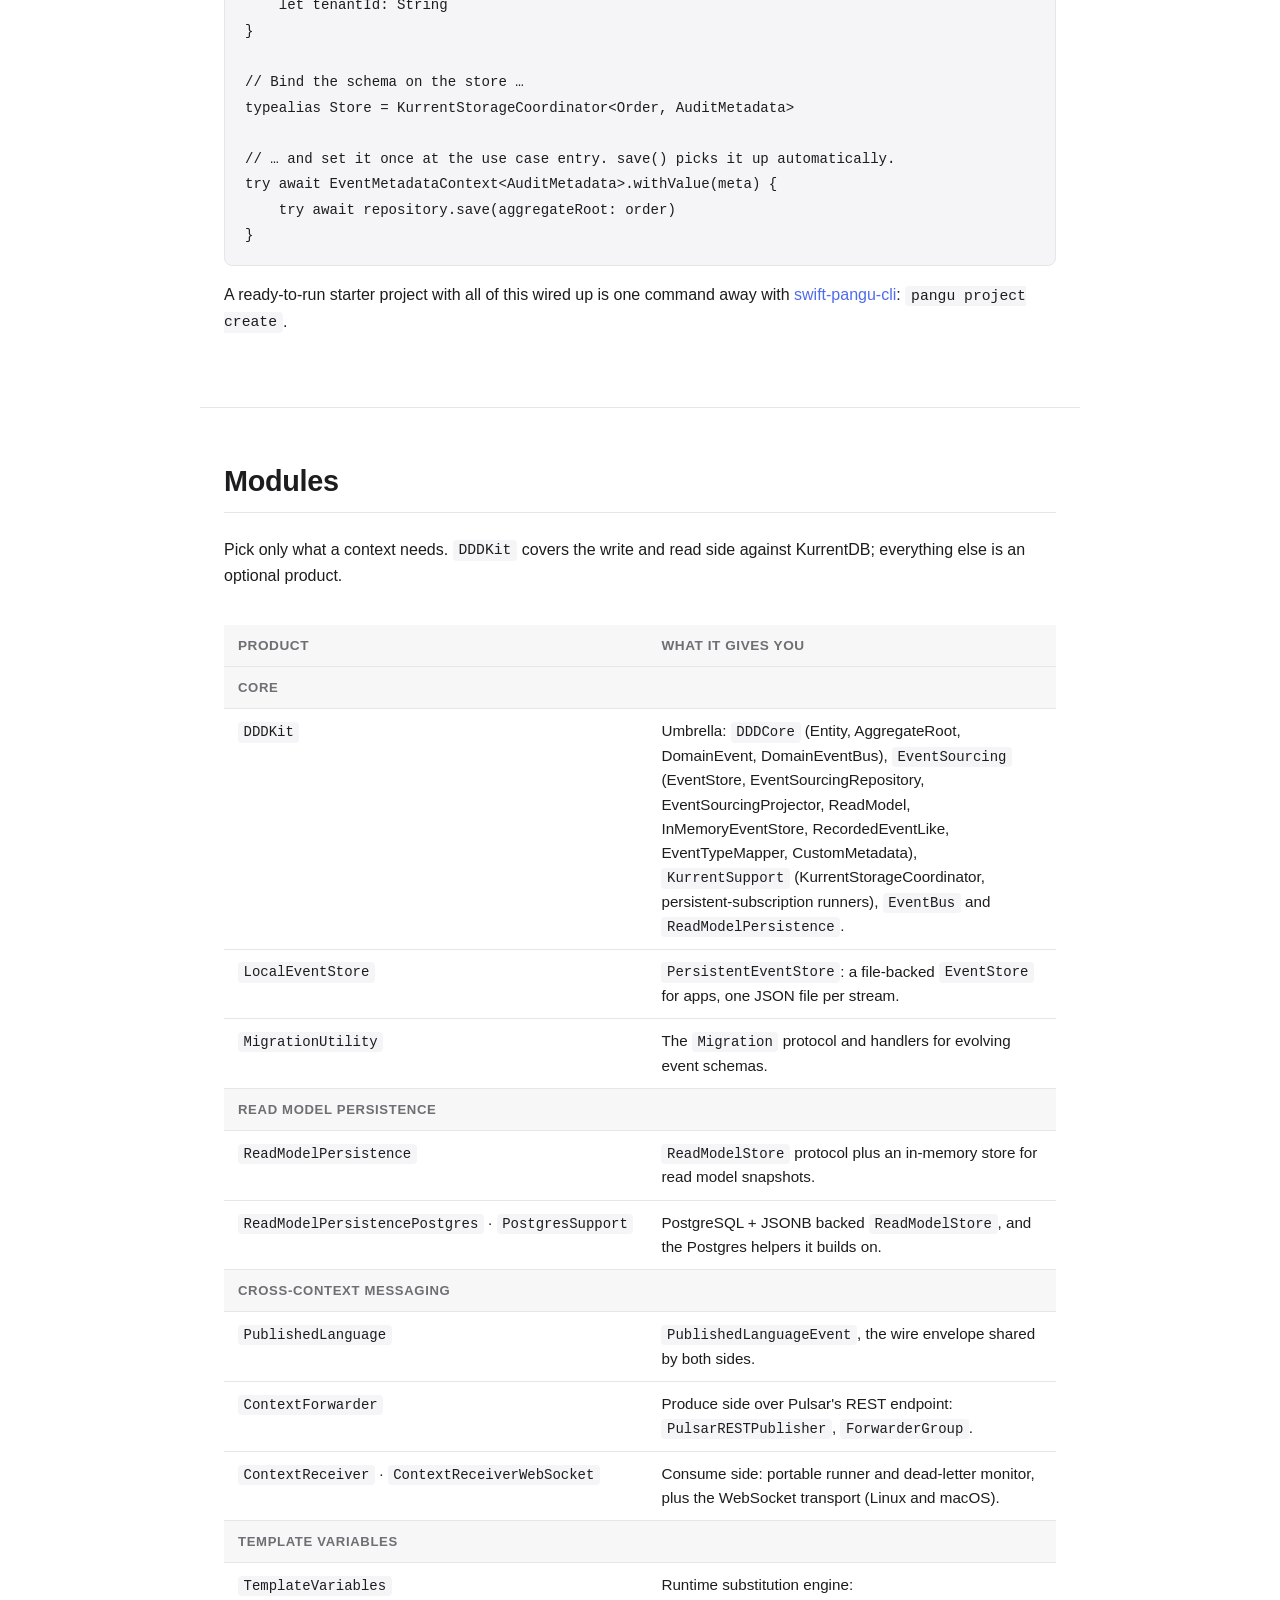
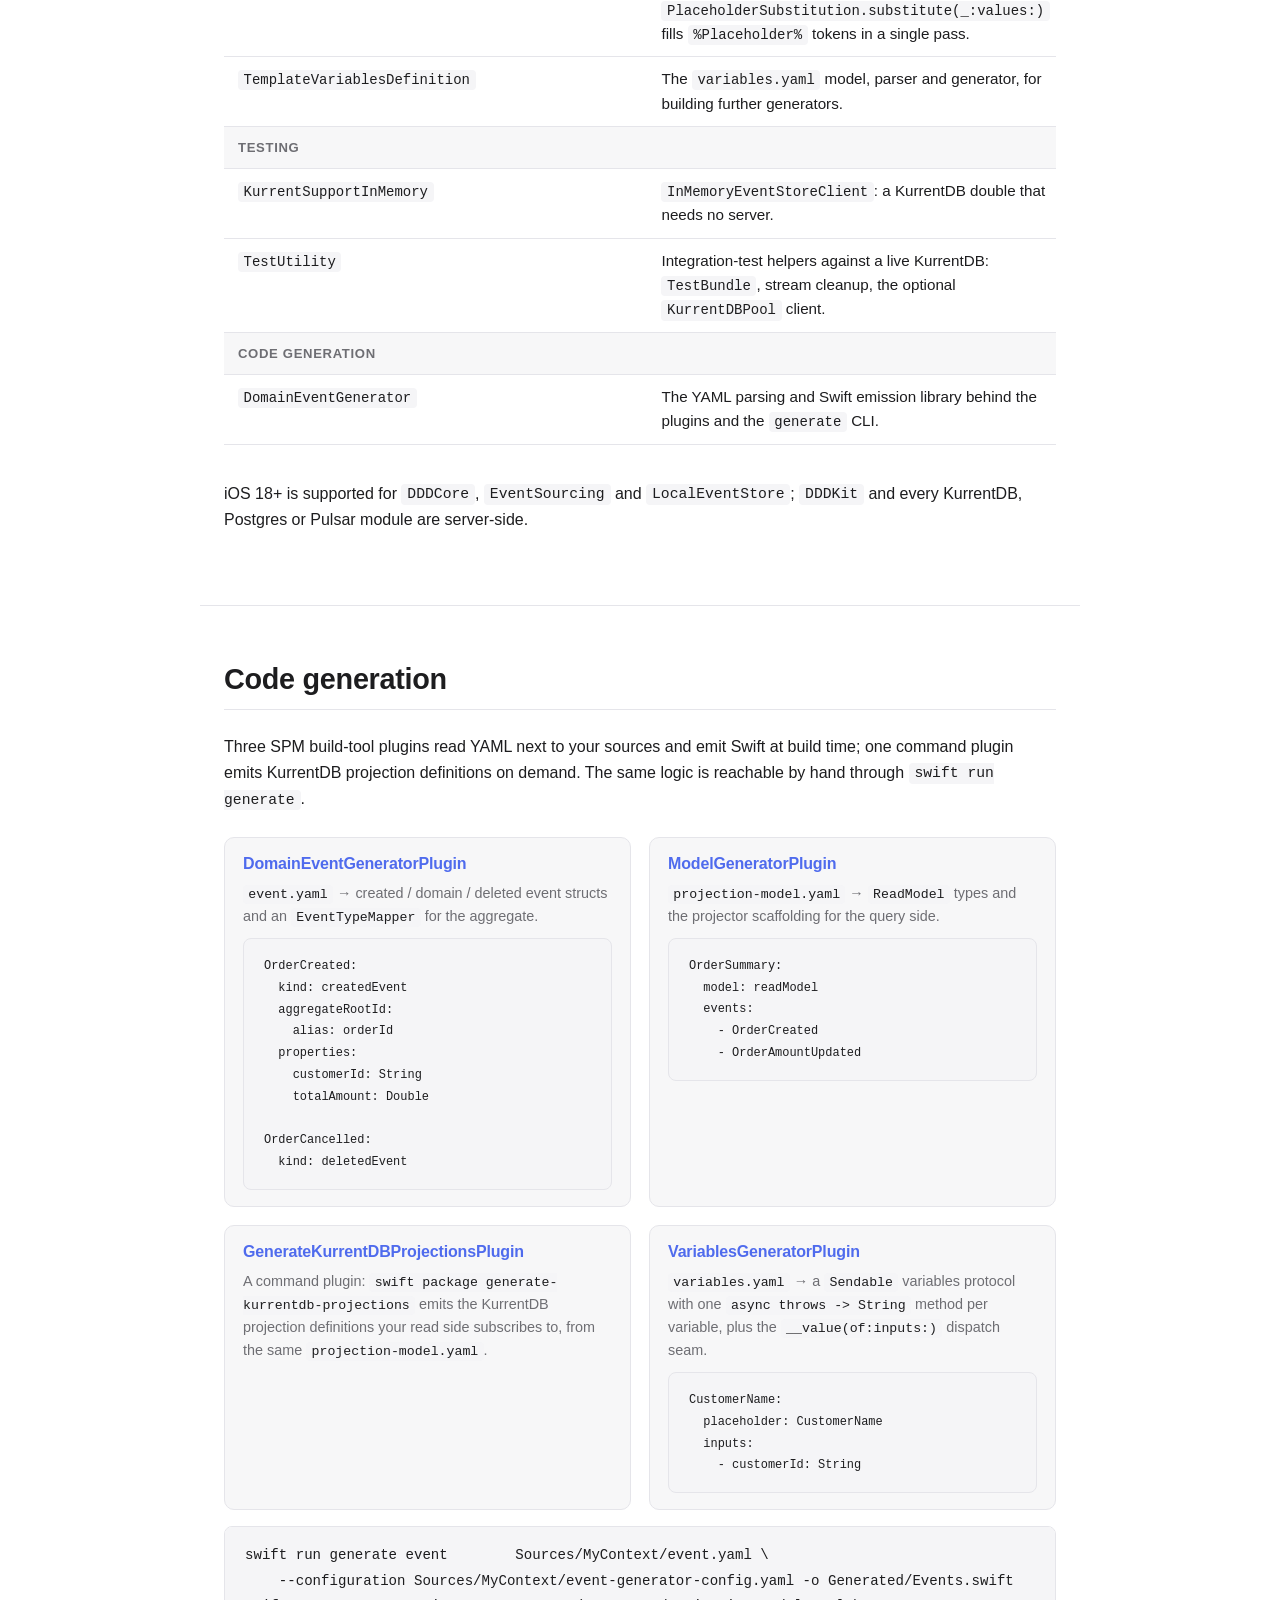
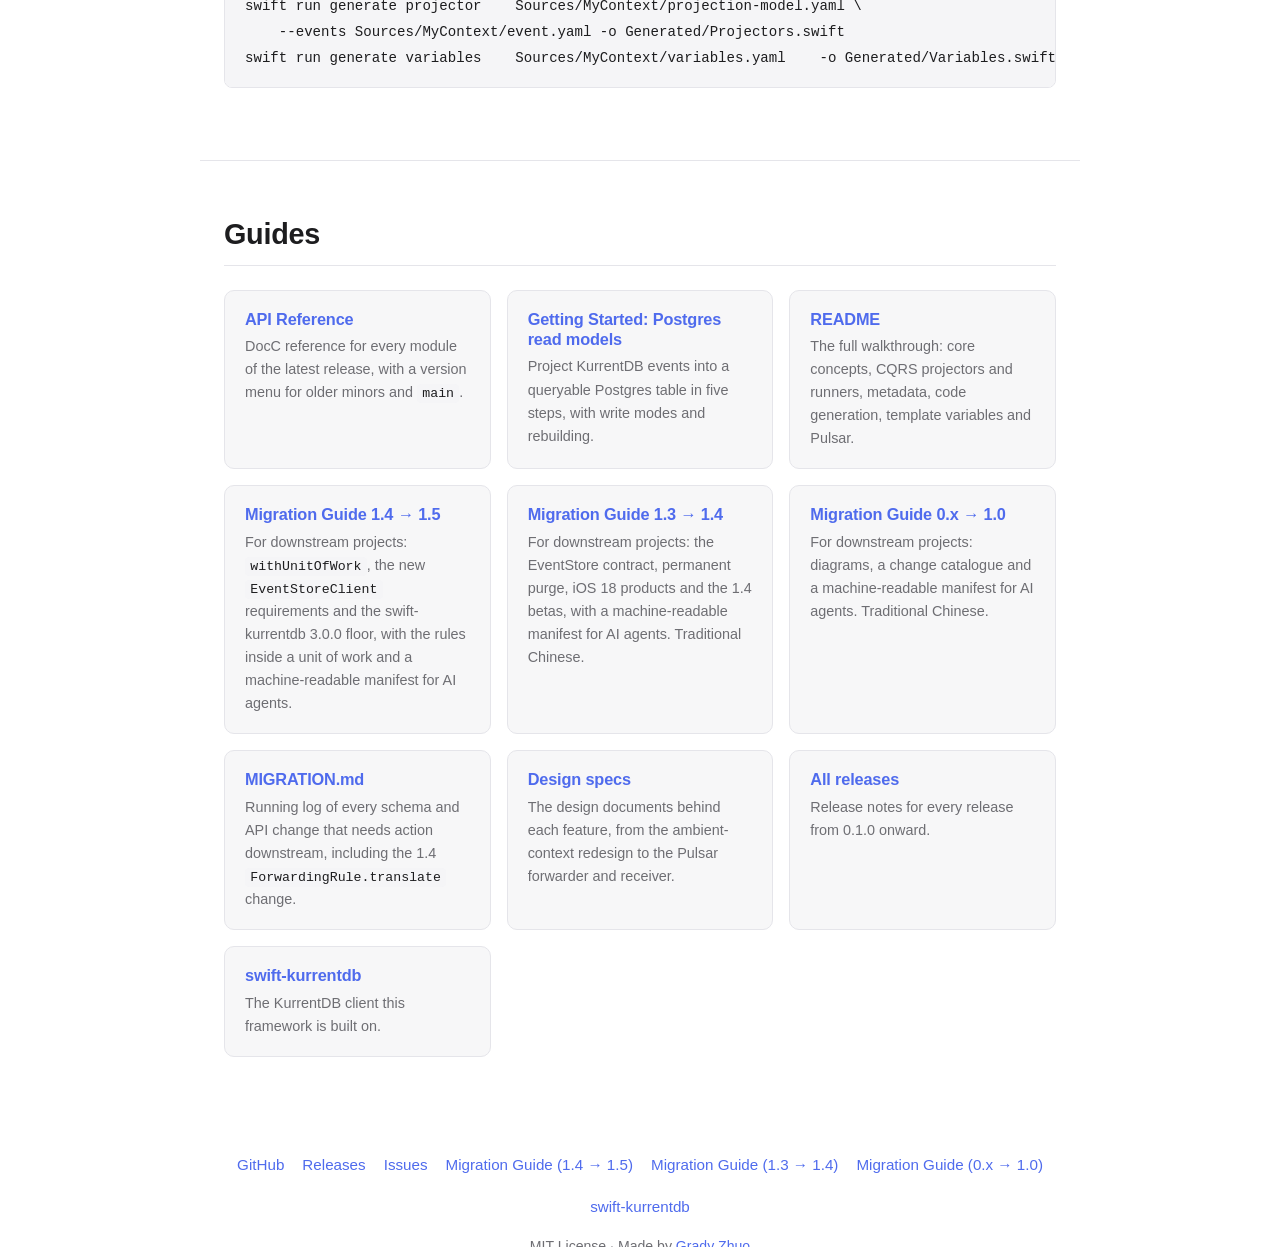
==== commit 1774d79f: "docs: move the 1.5 swift-kurrentdb floor to 3.0.0 SB3 now names 3.0.0 and points at swift-kurrentdb'" ====
--- a/docs/index.html
+++ b/docs/index.html
@@ -654,8 +654,8 @@
     </a>
     <a class="doc-card" href="./migration/swift-ddd-kit-1.4-to-1.5.html">
       <h3><span lang="en">Migration Guide 1.4 → 1.5</span><span lang="zh-Hant">遷移指南 1.4 → 1.5</span></h3>
-      <p lang="en">For downstream projects: <code>withUnitOfWork</code>, the new <code>EventStoreClient</code> requirements and the swift-kurrentdb 2.6.1 floor, with the rules inside a unit of work and a machine-readable manifest for AI agents.</p>
-      <p lang="zh-Hant">給下游專案：<code>withUnitOfWork</code>、<code>EventStoreClient</code> 的新 requirement 與 swift-kurrentdb 2.6.1 下限，附 unit of work 內的規則與給 AI agent 的機器可讀遷移清單。英文撰寫。</p>
+      <p lang="en">For downstream projects: <code>withUnitOfWork</code>, the new <code>EventStoreClient</code> requirements and the swift-kurrentdb 3.0.0 floor, with the rules inside a unit of work and a machine-readable manifest for AI agents.</p>
+      <p lang="zh-Hant">給下游專案：<code>withUnitOfWork</code>、<code>EventStoreClient</code> 的新 requirement 與 swift-kurrentdb 3.0.0 下限，附 unit of work 內的規則與給 AI agent 的機器可讀遷移清單。英文撰寫。</p>
     </a>
     <a class="doc-card" href="./migration/swift-ddd-kit-1.3-to-1.4.html">
       <h3><span lang="en">Migration Guide 1.3 → 1.4</span><span lang="zh-Hant">遷移指南 1.3 → 1.4</span></h3>
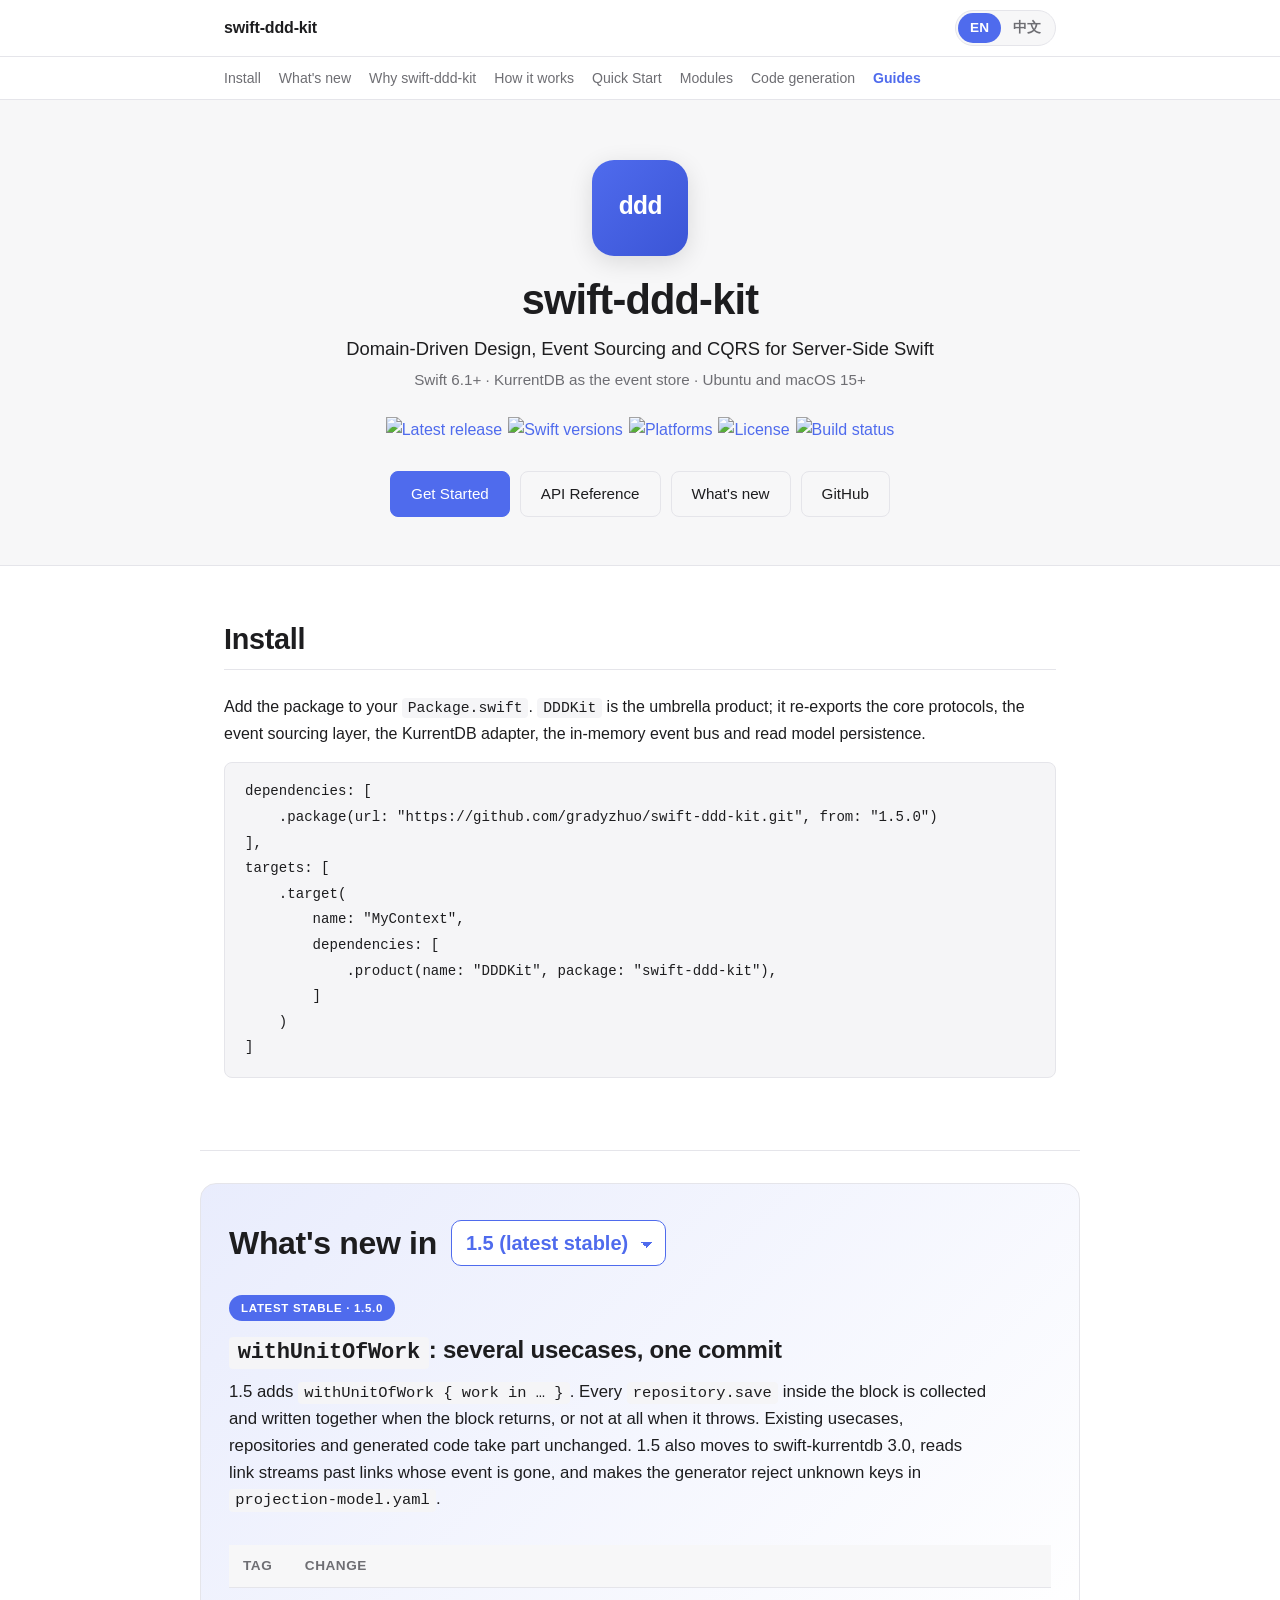
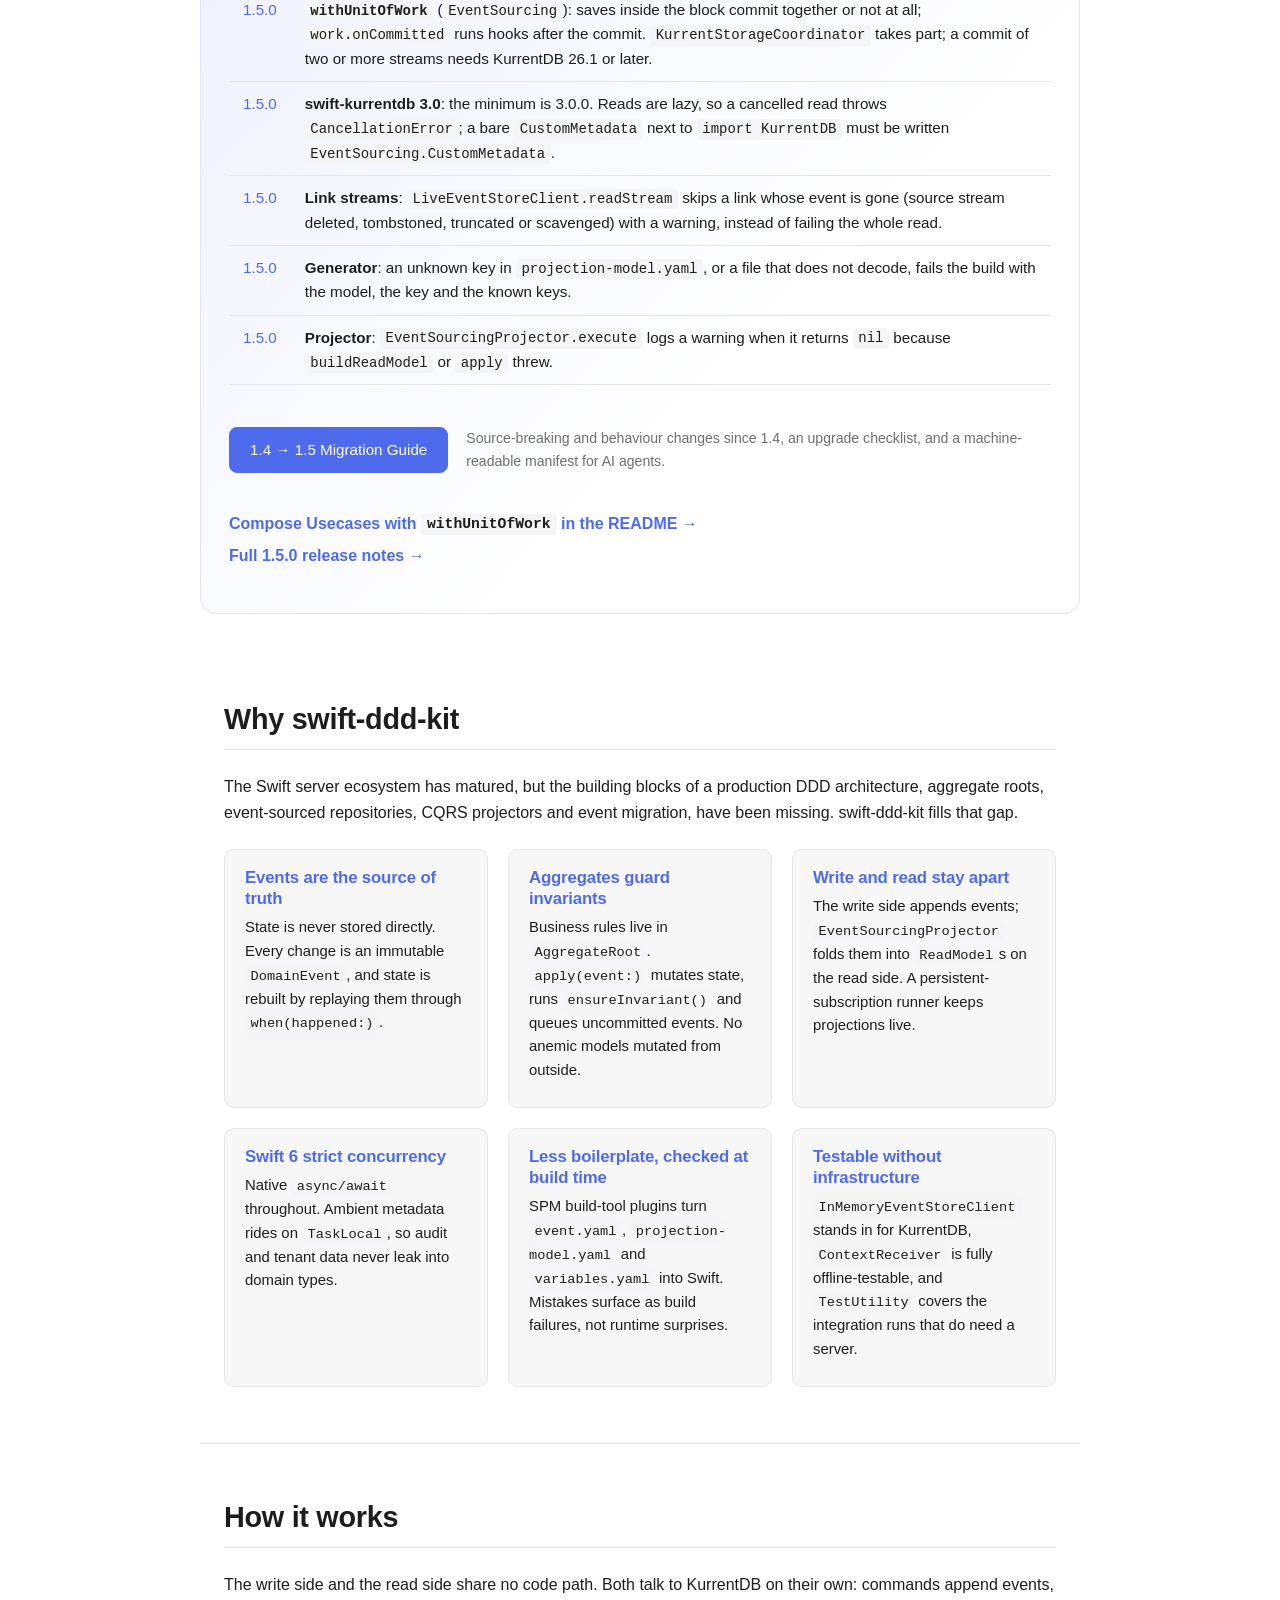
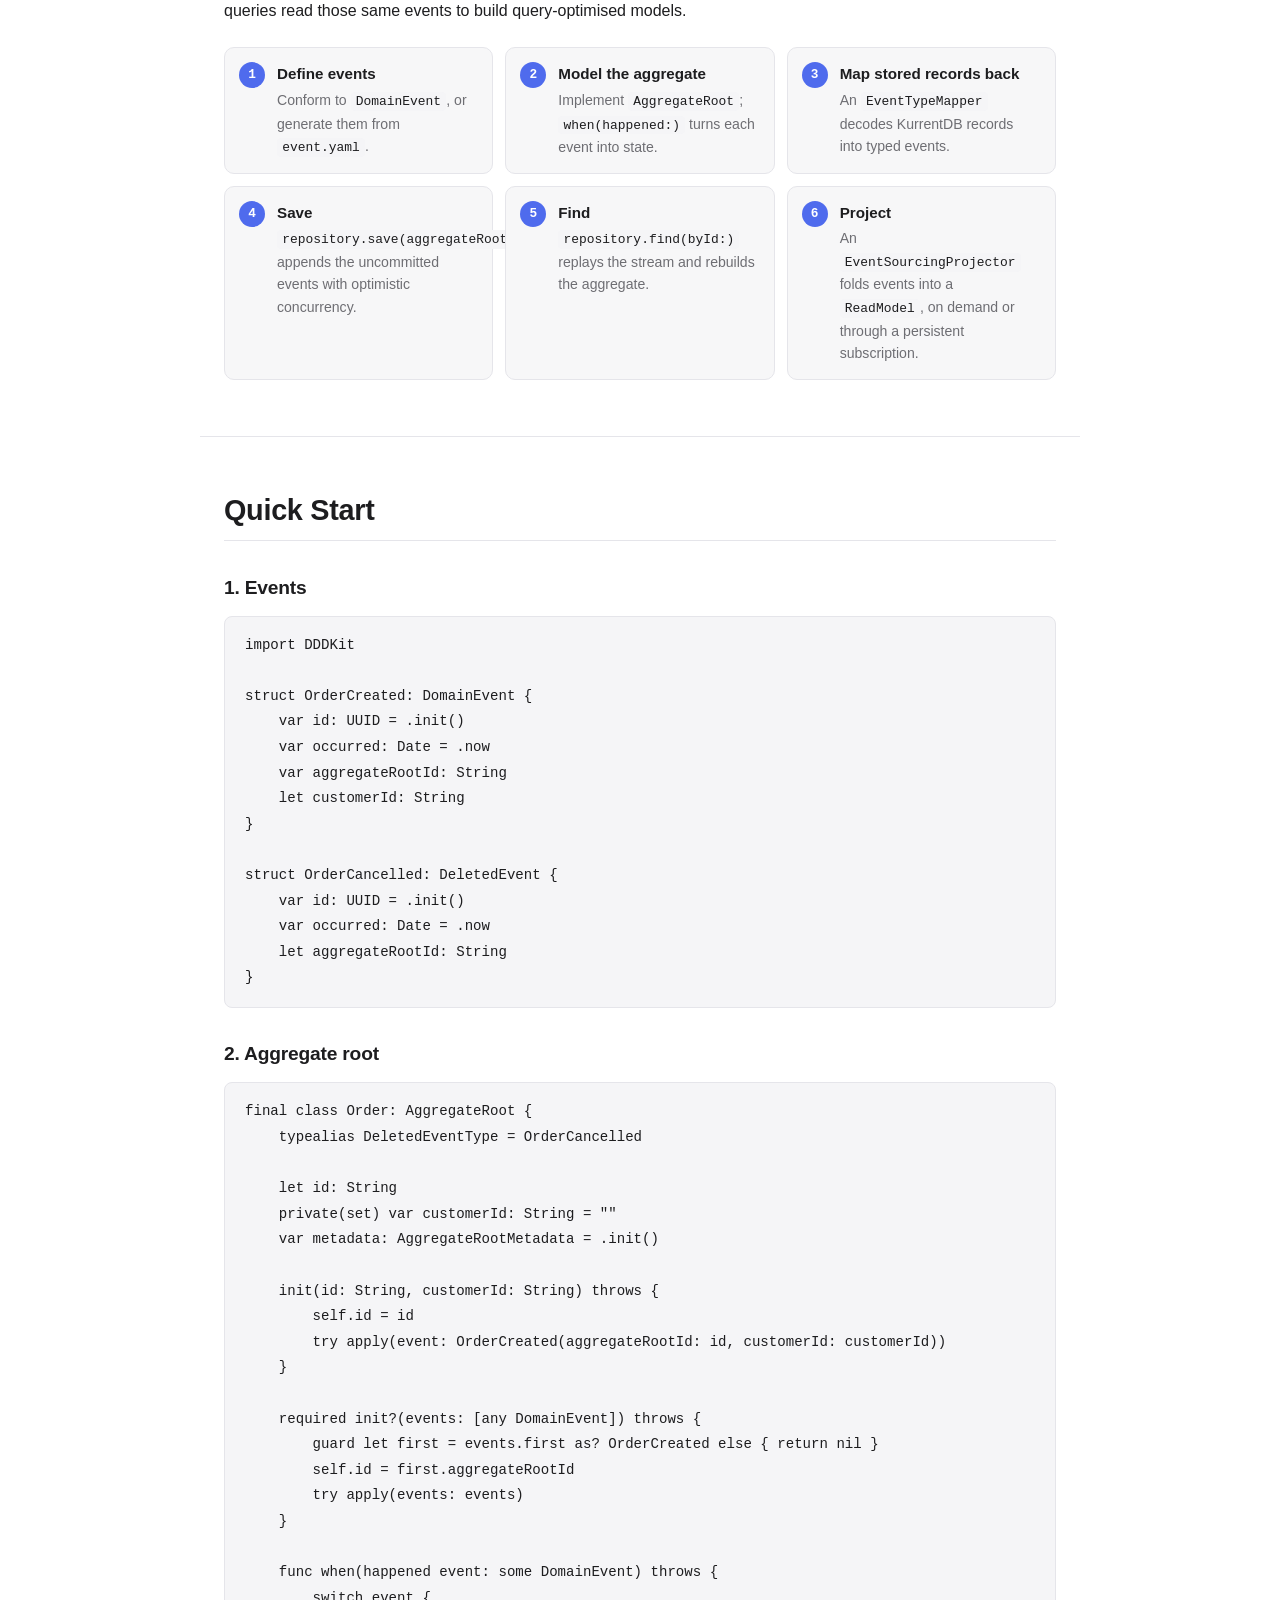
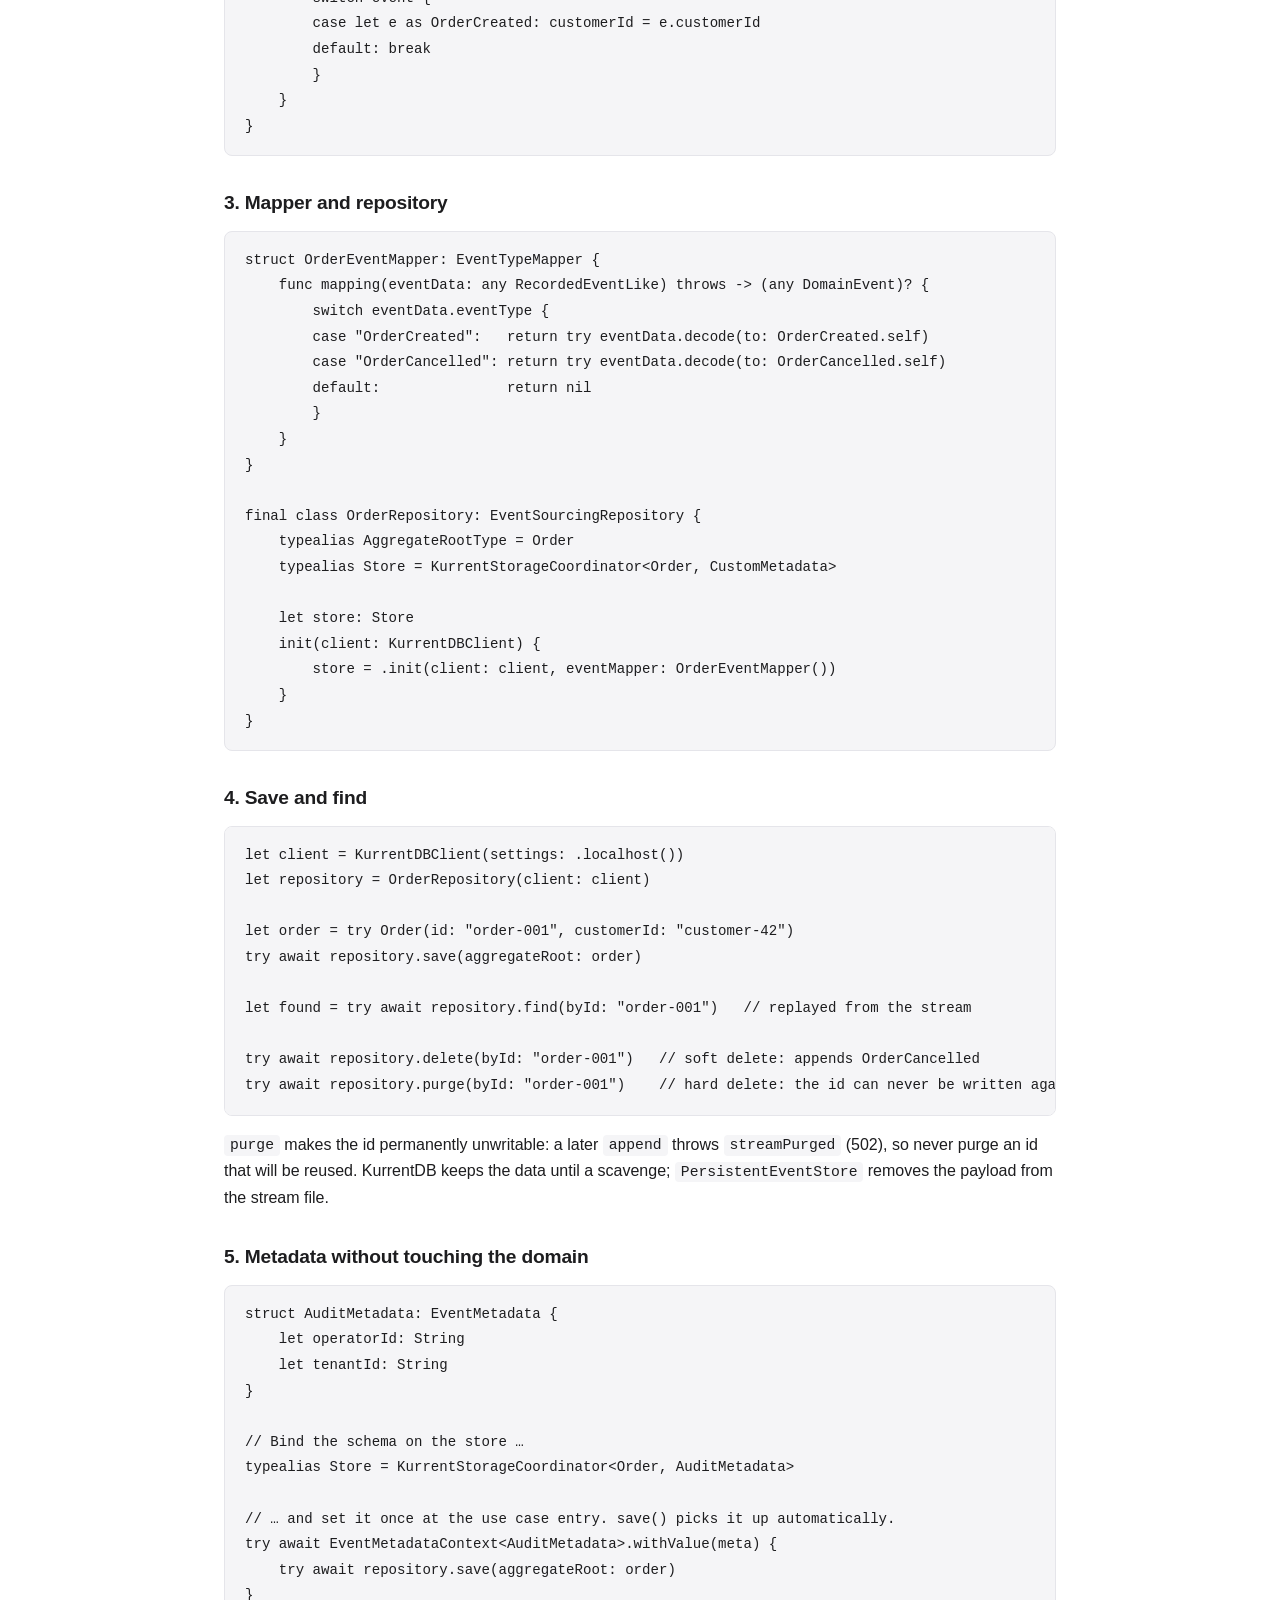
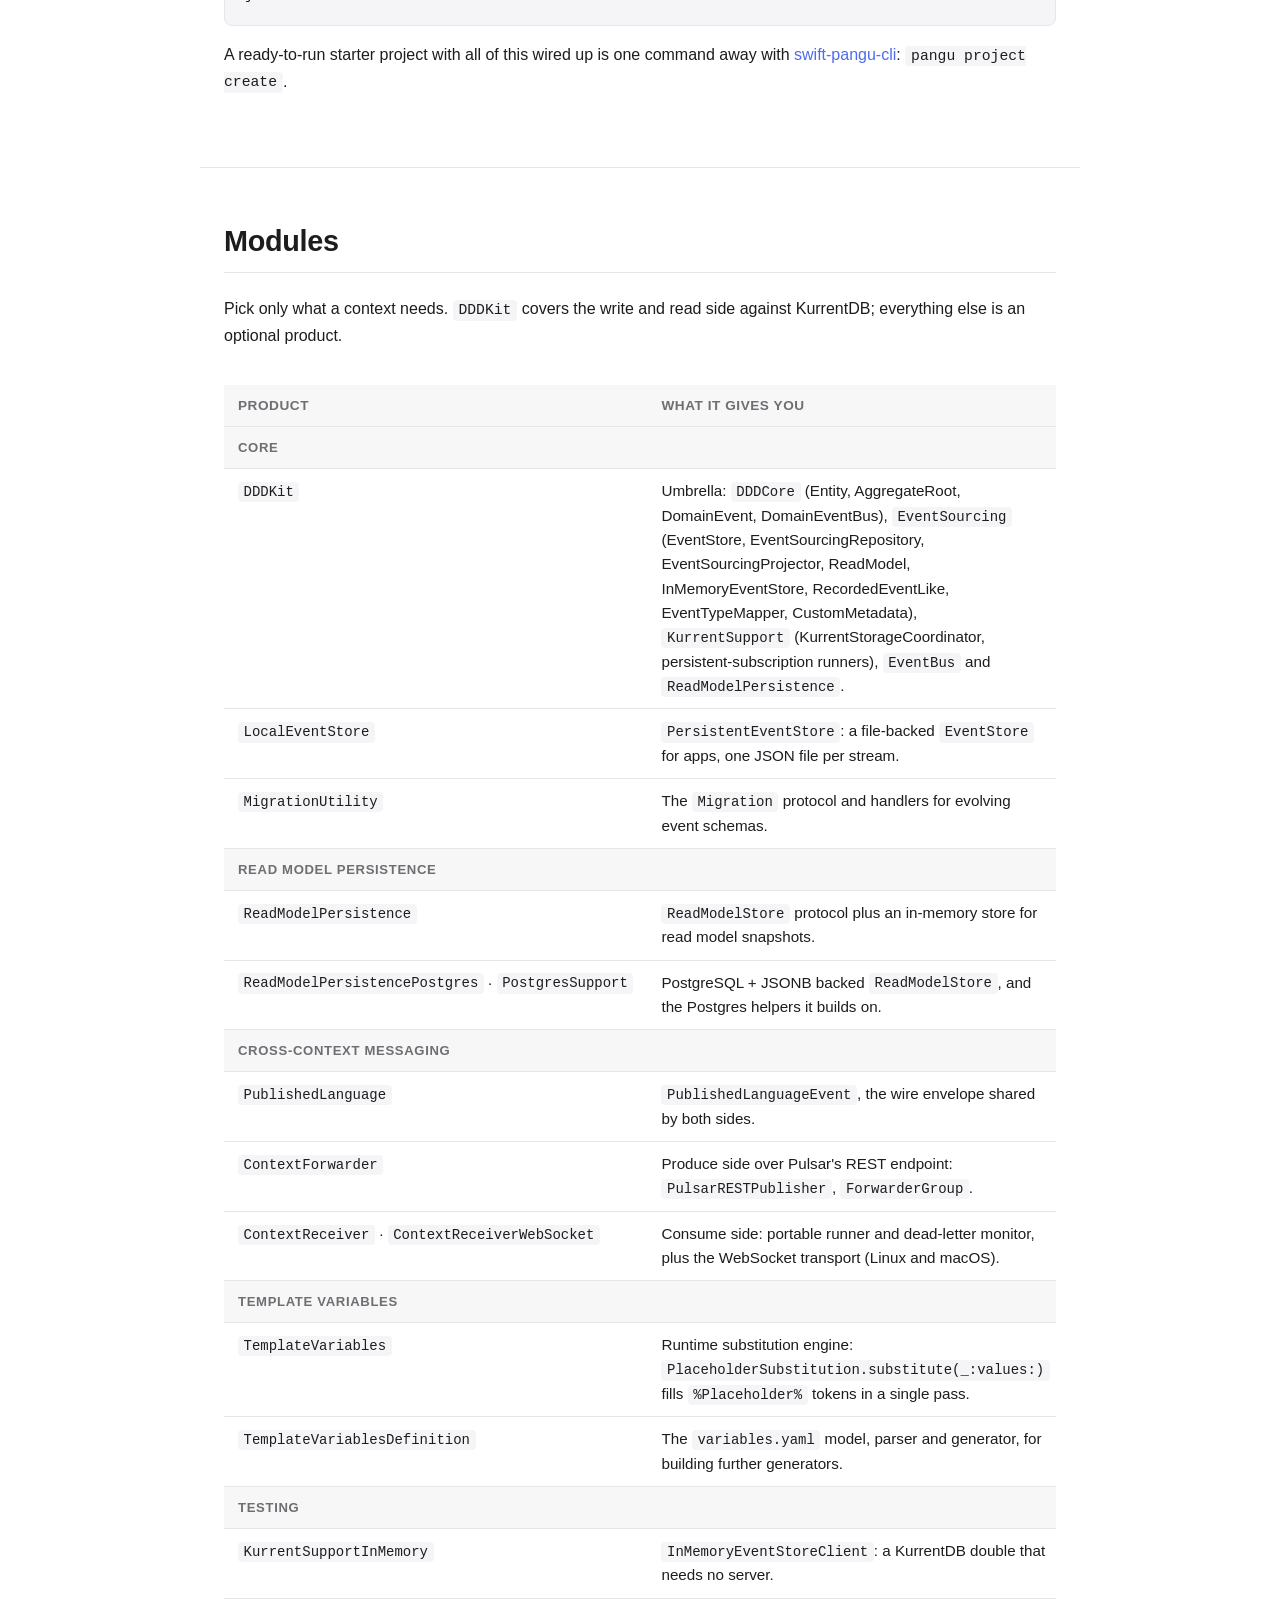
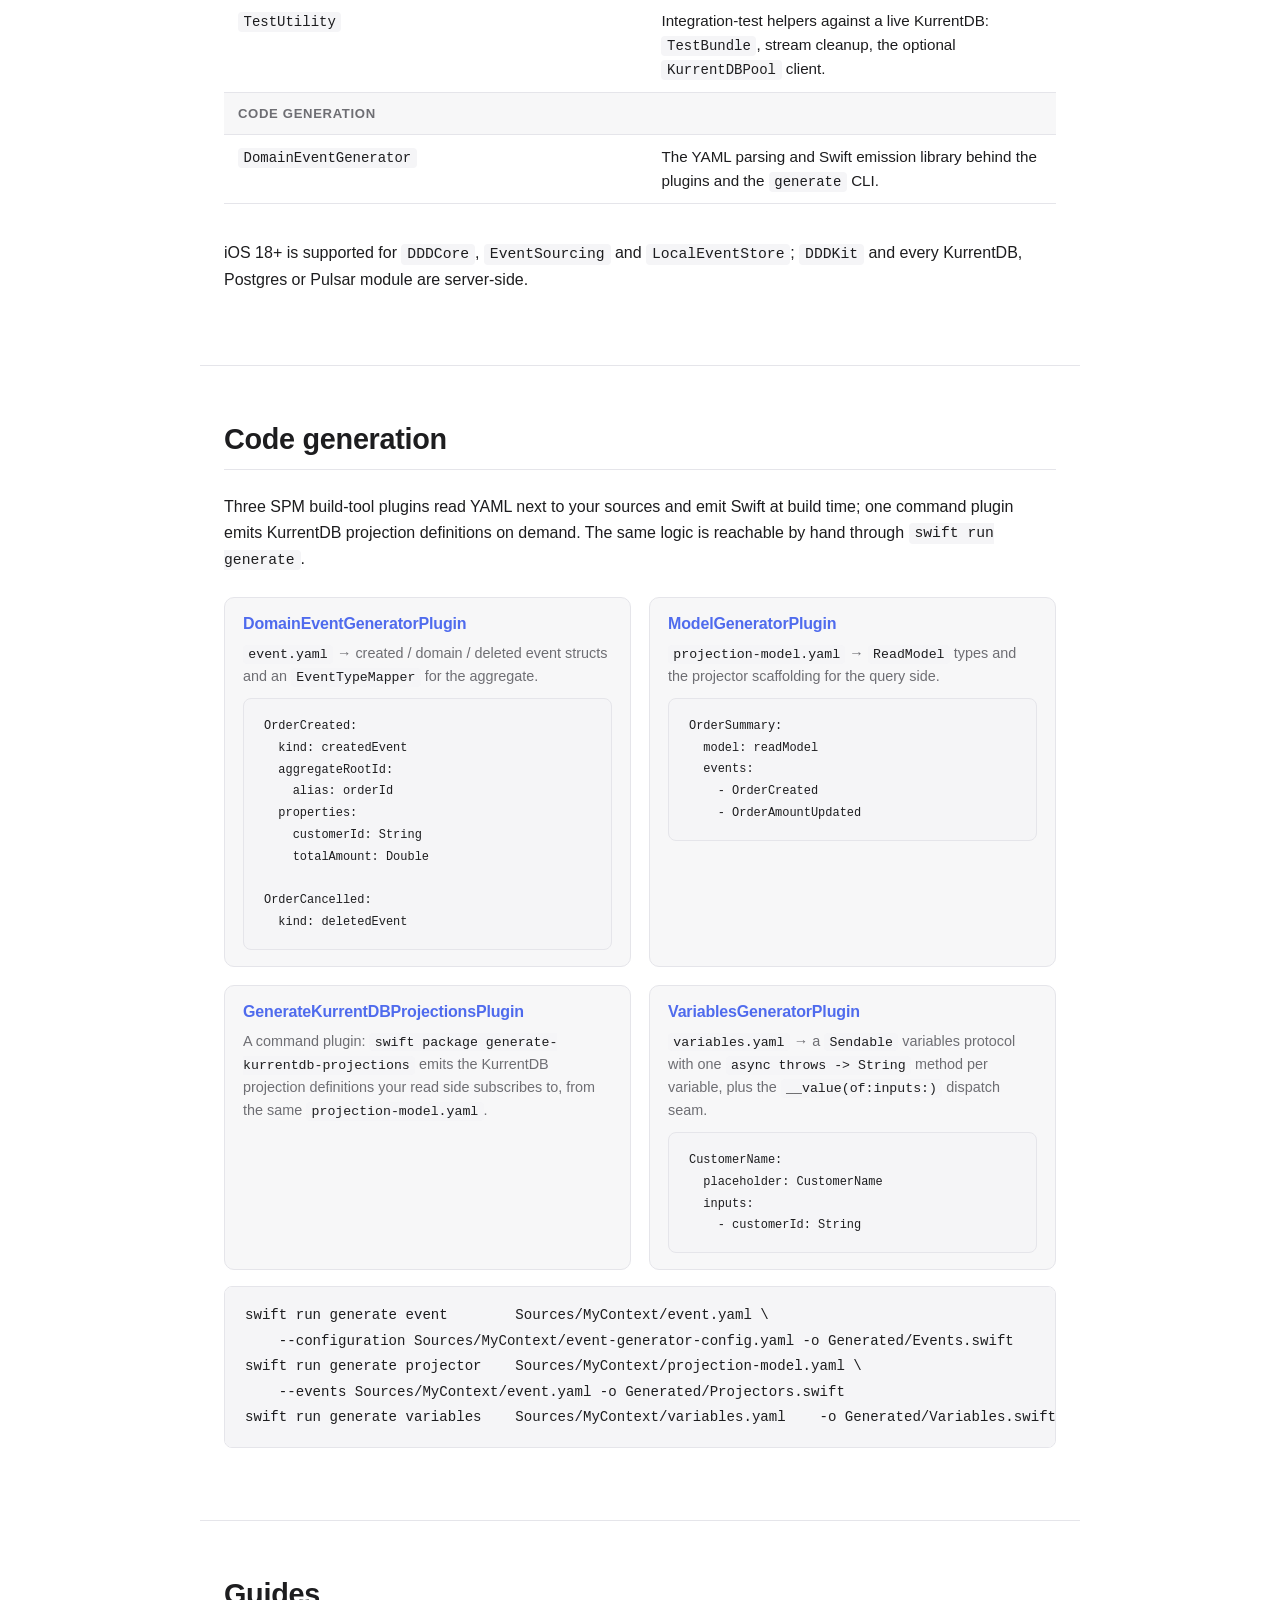
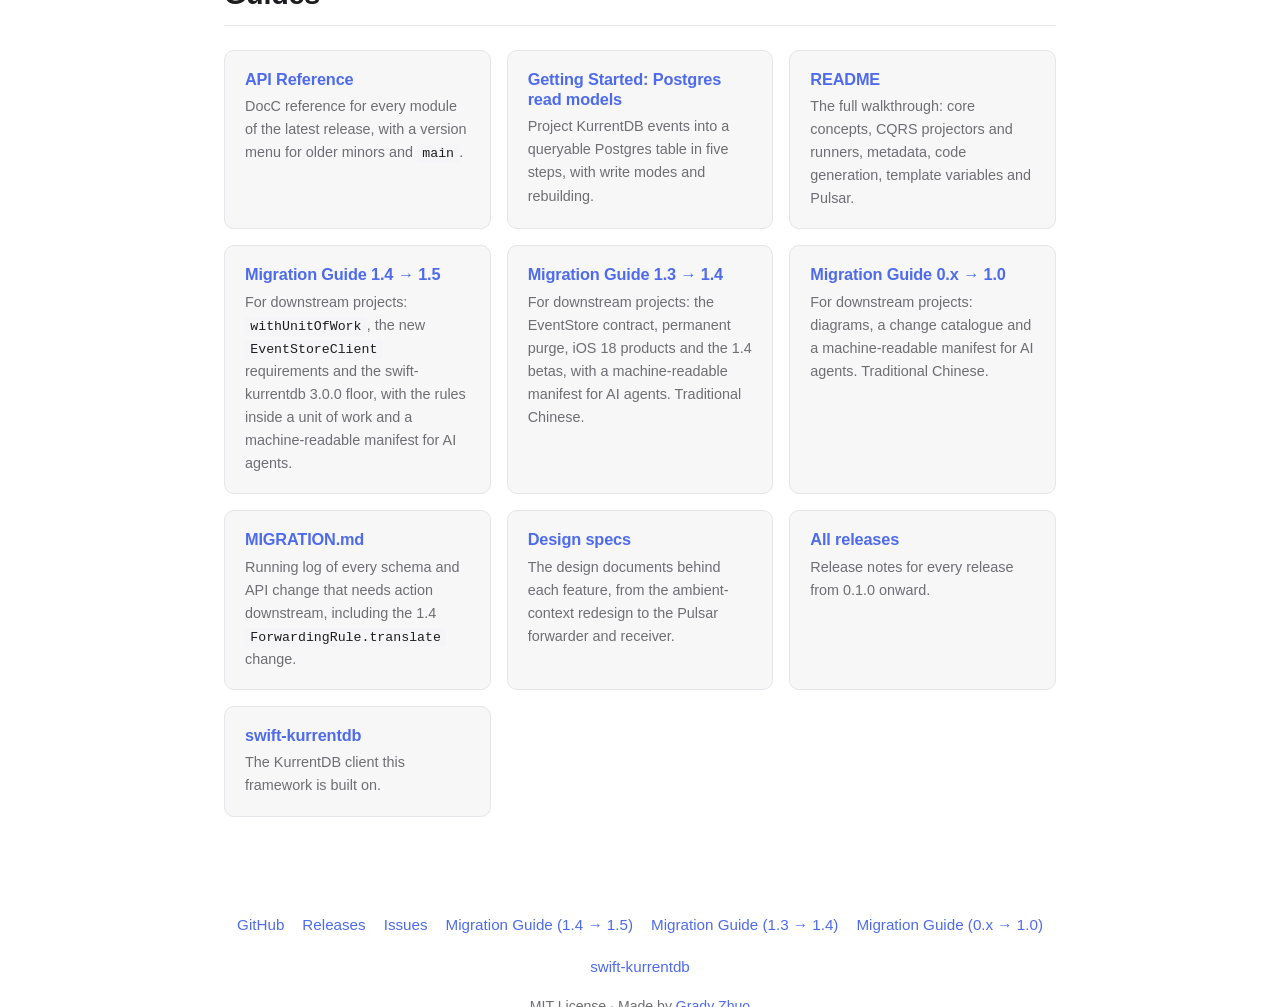
==== commit a477662f: "docs(site): what's new in 1.5 on the landing page, install snippets at 1.5.0 Co-Authored-By: Claude " ====
--- a/docs/index.html
+++ b/docs/index.html
@@ -69,7 +69,7 @@
   <p lang="en">Add the package to your <code>Package.swift</code>. <code>DDDKit</code> is the umbrella product; it re-exports the core protocols, the event sourcing layer, the KurrentDB adapter, the in-memory event bus and read model persistence.</p>
   <p lang="zh-Hant">在 <code>Package.swift</code> 加入套件。<code>DDDKit</code> 是 umbrella product，會一併重新導出核心協定、event sourcing 層、KurrentDB 轉接層、記憶體內 event bus 與 read model 持久化。</p>
   <pre><code class="lang-swift">dependencies: [
-    .package(url: "https://github.com/gradyzhuo/swift-ddd-kit.git", from: "1.4.0")
+    .package(url: "https://github.com/gradyzhuo/swift-ddd-kit.git", from: "1.5.0")
 ],
 targets: [
     .target(
@@ -90,7 +90,8 @@
     <div class="release-picker">
       <label class="visually-hidden" for="release-select"><span lang="en">Choose a release</span><span lang="zh-Hant">選擇版本</span></label>
       <select id="release-select">
-        <option value="v1.4" data-en="1.4 (latest stable)" data-zh="1.4（最新穩定版）">1.4 (latest stable)</option>
+        <option value="v1.5" data-en="1.5 (latest stable)" data-zh="1.5（最新穩定版）">1.5 (latest stable)</option>
+        <option value="v1.4" data-en="1.4" data-zh="1.4">1.4</option>
         <option value="v1.3" data-en="1.3" data-zh="1.3">1.3</option>
         <option value="v1.2" data-en="1.2" data-zh="1.2">1.2</option>
         <option value="v1.1" data-en="1.1" data-zh="1.1">1.1</option>
@@ -99,9 +100,54 @@
     </div>
   </div>
 
+  <!-- ------------------------------------------------------------------ 1.5 -->
+  <article class="release" id="v1.5">
+    <div class="whats-new-tag"><span lang="en">Latest stable · 1.5.0</span><span lang="zh-Hant">最新穩定版 · 1.5.0</span></div>
+    <h3 class="release-title"><span lang="en"><code>withUnitOfWork</code>: several usecases, one commit</span><span lang="zh-Hant"><code>withUnitOfWork</code>：多個 usecase，一次提交</span></h3>
+    <p class="lead" lang="en">
+      1.5 adds <code>withUnitOfWork { work in … }</code>. Every <code>repository.save</code> inside the block is
+      collected and written together when the block returns, or not at all when it throws. Existing usecases,
+      repositories and generated code take part unchanged. 1.5 also moves to swift-kurrentdb 3.0, reads link streams
+      past links whose event is gone, and makes the generator reject unknown keys in <code>projection-model.yaml</code>.
+    </p>
+    <p class="lead" lang="zh-Hant">
+      1.5 新增 <code>withUnitOfWork { work in … }</code>：區塊內的每個 <code>repository.save</code> 會先收集起來，
+      區塊正常結束時一起寫入，丟錯時全部不寫。既有的 usecase、repository 與生成的程式碼不用修改就能參與。
+      另外升級到 swift-kurrentdb 3.0、讀取連結 stream 時跳過事件已不存在的連結，產生器也會拒絕
+      <code>projection-model.yaml</code> 裡的未知鍵。
+    </p>
+
+    <div class="table-scroll">
+      <table class="compat">
+        <thead>
+          <tr>
+            <th><span lang="en">Tag</span><span lang="zh-Hant">Tag</span></th>
+            <th><span lang="en">Change</span><span lang="zh-Hant">變更</span></th>
+          </tr>
+        </thead>
+        <tbody>
+          <tr><td><a href="https://github.com/gradyzhuo/swift-ddd-kit/releases/tag/1.5.0">1.5.0</a></td><td><span lang="en"><strong><code>withUnitOfWork</code></strong> (<code>EventSourcing</code>): saves inside the block commit together or not at all; <code>work.onCommitted</code> runs hooks after the commit. <code>KurrentStorageCoordinator</code> takes part; a commit of two or more streams needs KurrentDB 26.1 or later.</span><span lang="zh-Hant"><strong><code>withUnitOfWork</code></strong>（<code>EventSourcing</code>）：區塊內的 save 一起提交或全部不寫；<code>work.onCommitted</code> 在提交後執行 hook。<code>KurrentStorageCoordinator</code> 可參與；一次提交兩個以上的 stream 需要 KurrentDB 26.1 以上。</span></td></tr>
+          <tr><td><a href="https://github.com/gradyzhuo/swift-ddd-kit/releases/tag/1.5.0">1.5.0</a></td><td><span lang="en"><strong>swift-kurrentdb 3.0</strong>: the minimum is 3.0.0. Reads are lazy, so a cancelled read throws <code>CancellationError</code>; a bare <code>CustomMetadata</code> next to <code>import KurrentDB</code> must be written <code>EventSourcing.CustomMetadata</code>.</span><span lang="zh-Hant"><strong>swift-kurrentdb 3.0</strong>：下限為 3.0.0。讀取改為 lazy，被取消的讀取會丟 <code>CancellationError</code>；與 <code>import KurrentDB</code> 並用時，<code>CustomMetadata</code> 要寫成 <code>EventSourcing.CustomMetadata</code>。</span></td></tr>
+          <tr><td><a href="https://github.com/gradyzhuo/swift-ddd-kit/releases/tag/1.5.0">1.5.0</a></td><td><span lang="en"><strong>Link streams</strong>: <code>LiveEventStoreClient.readStream</code> skips a link whose event is gone (source stream deleted, tombstoned, truncated or scavenged) with a warning, instead of failing the whole read.</span><span lang="zh-Hant"><strong>連結 stream</strong>：<code>LiveEventStoreClient.readStream</code> 遇到事件已不存在的連結（來源 stream 被刪除、tombstone、截斷或 scavenge）會記一筆 warning 並跳過，不再讓整次讀取失敗。</span></td></tr>
+          <tr><td><a href="https://github.com/gradyzhuo/swift-ddd-kit/releases/tag/1.5.0">1.5.0</a></td><td><span lang="en"><strong>Generator</strong>: an unknown key in <code>projection-model.yaml</code>, or a file that does not decode, fails the build with the model, the key and the known keys.</span><span lang="zh-Hant"><strong>產生器</strong>：<code>projection-model.yaml</code> 有未知鍵或無法解碼時編譯失敗，錯誤訊息列出 model、鍵名與已知的鍵。</span></td></tr>
+          <tr><td><a href="https://github.com/gradyzhuo/swift-ddd-kit/releases/tag/1.5.0">1.5.0</a></td><td><span lang="en"><strong>Projector</strong>: <code>EventSourcingProjector.execute</code> logs a warning when it returns <code>nil</code> because <code>buildReadModel</code> or <code>apply</code> threw.</span><span lang="zh-Hant"><strong>Projector</strong>：<code>EventSourcingProjector.execute</code> 因 <code>buildReadModel</code> 或 <code>apply</code> 丟錯而回 <code>nil</code> 時記一筆 warning。</span></td></tr>
+        </tbody>
+      </table>
+    </div>
+
+    <div class="cta-row">
+      <a class="btn primary" href="./migration/swift-ddd-kit-1.4-to-1.5.html"><span lang="en">1.4 → 1.5 Migration Guide</span><span lang="zh-Hant">1.4 → 1.5 遷移指南</span></a>
+      <p class="cta-note" lang="en">Source-breaking and behaviour changes since 1.4, an upgrade checklist, and a machine-readable manifest for AI agents.</p>
+      <p class="cta-note" lang="zh-Hant">1.4 以來的 source-breaking 與行為變更、升級步驟清單，以及給 AI agent 的機器可讀遷移清單（英文撰寫）。</p>
+    </div>
+
+    <p class="release-link"><a href="https://github.com/gradyzhuo/swift-ddd-kit/blob/main/README.md#6-compose-usecases-with-withunitofwork" target="_blank" rel="noopener"><span lang="en">Compose Usecases with <code>withUnitOfWork</code> in the README →</span><span lang="zh-Hant">README 的 <code>withUnitOfWork</code> 章節 →</span></a></p>
+    <p class="release-link"><a href="https://github.com/gradyzhuo/swift-ddd-kit/releases/tag/1.5.0" target="_blank" rel="noopener"><span lang="en">Full 1.5.0 release notes →</span><span lang="zh-Hant">1.5.0 完整 release notes →</span></a></p>
+  </article>
+
   <!-- ------------------------------------------------------------------ 1.4 -->
   <article class="release" id="v1.4">
-    <div class="whats-new-tag"><span lang="en">Latest stable · 1.4.0</span><span lang="zh-Hant">最新穩定版 · 1.4.0</span></div>
+    <div class="whats-new-tag"><span lang="en">1.4.0</span><span lang="zh-Hant">1.4.0</span></div>
     <h3 class="release-title"><span lang="en">An <code>EventStore</code> contract, a local event store, iOS, and template variables</span><span lang="zh-Hant"><code>EventStore</code> 契約、本機事件儲存、iOS 與 Template variables</span></h3>
     <p class="lead" lang="en">
       1.4 writes down what every <code>EventStore</code> must do (revisions from 0, <code>commitConflict</code> on a
